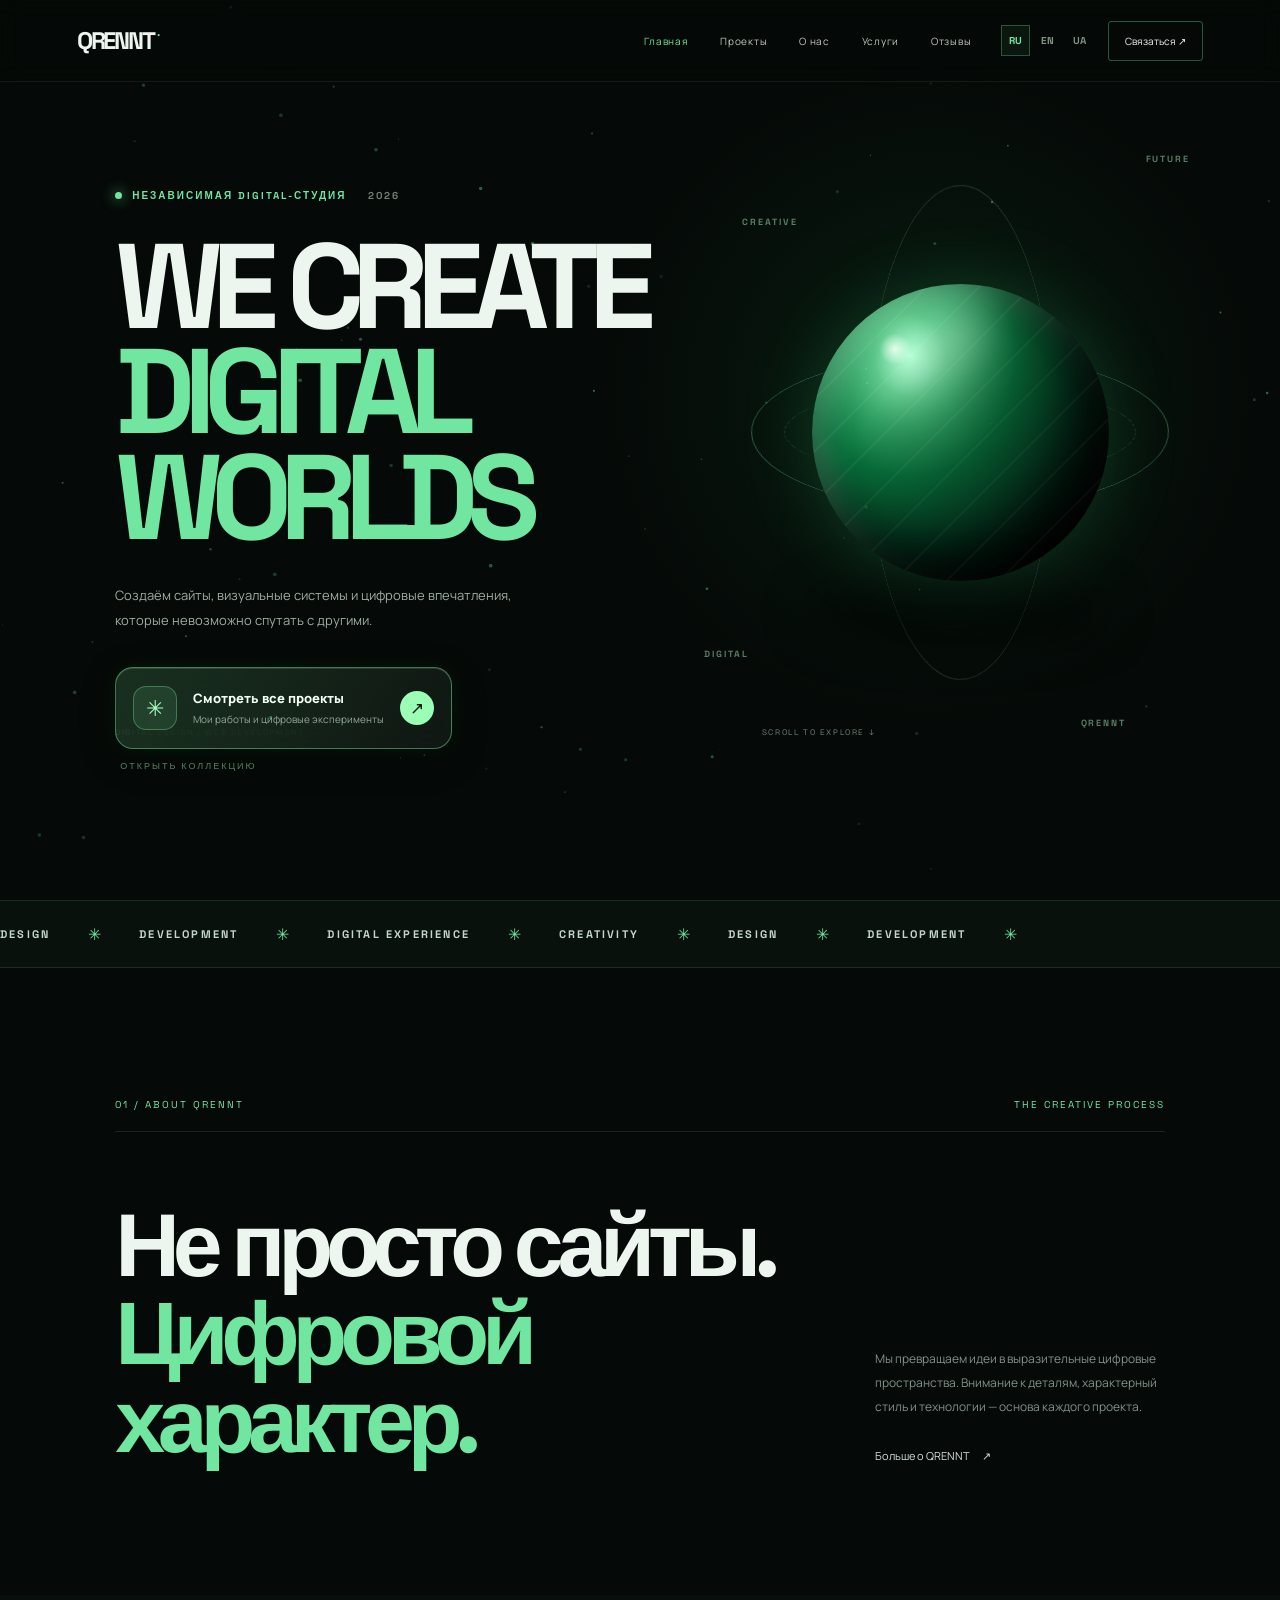
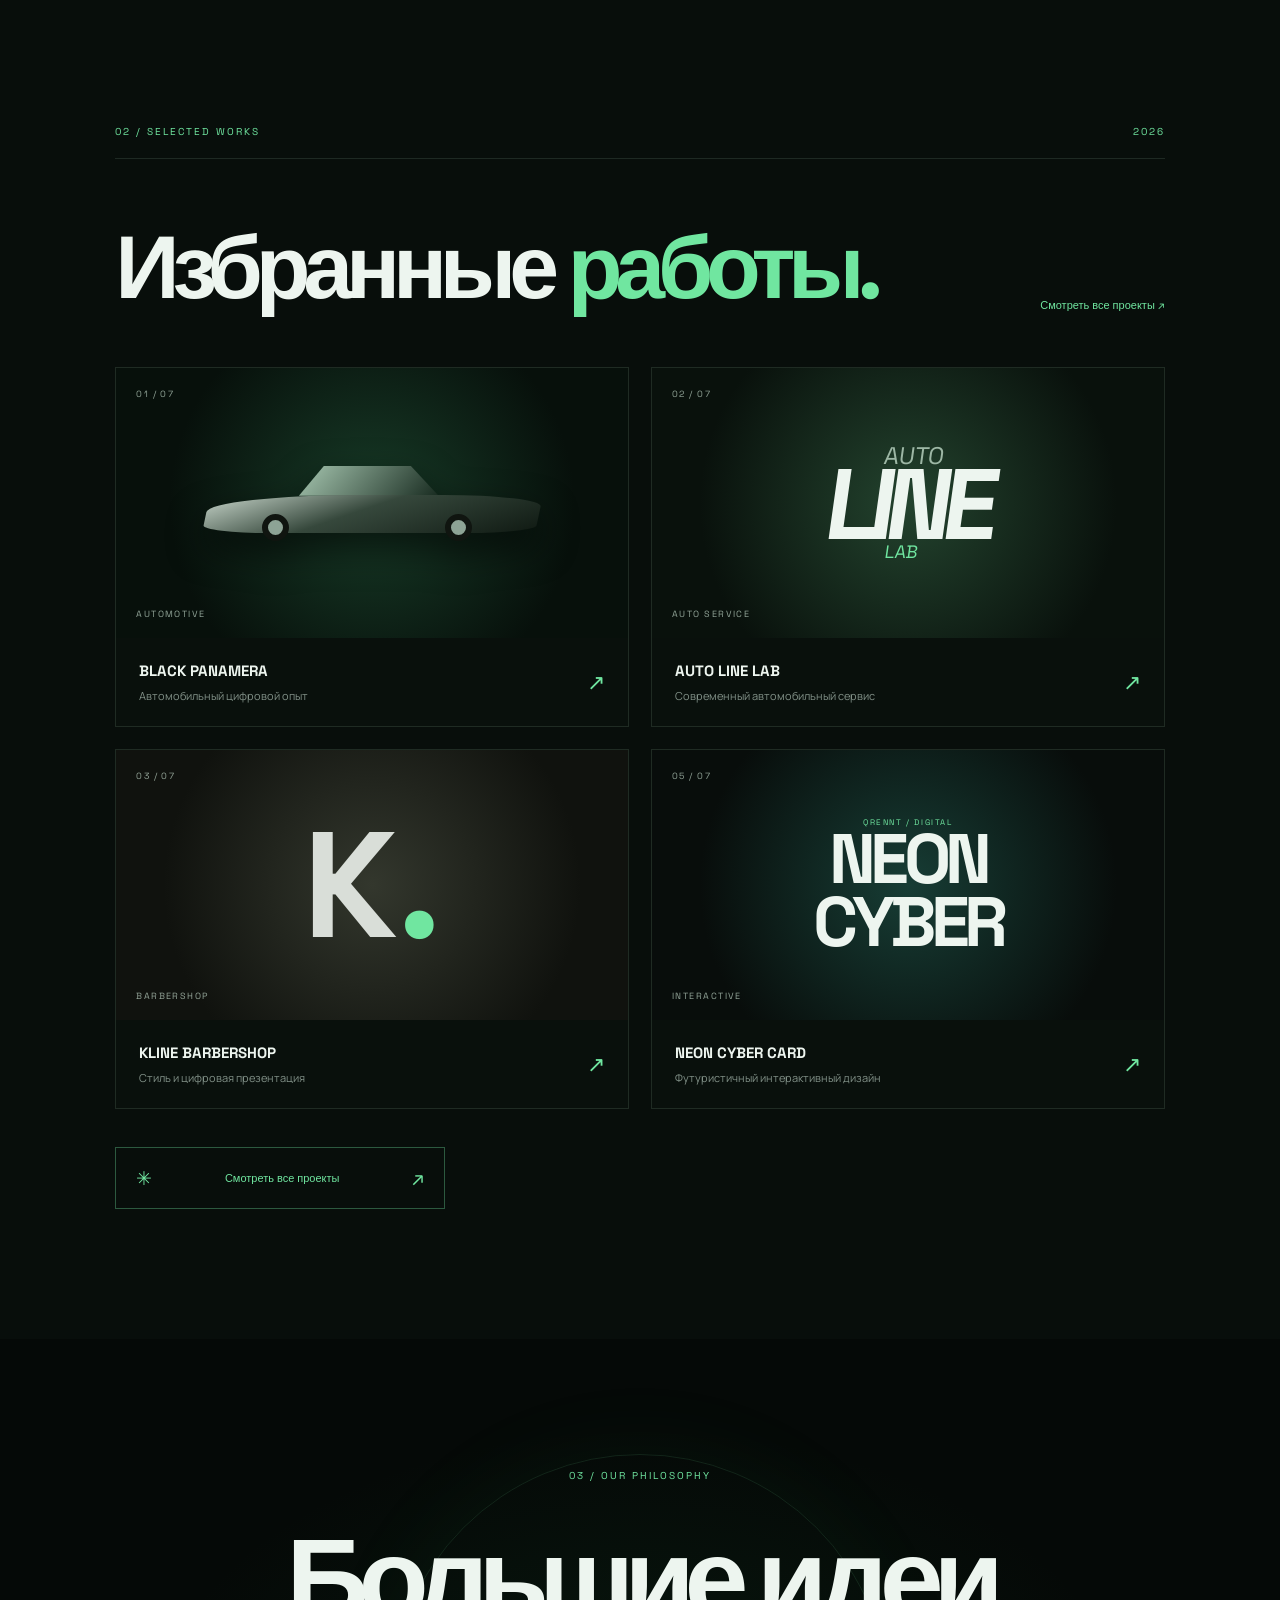
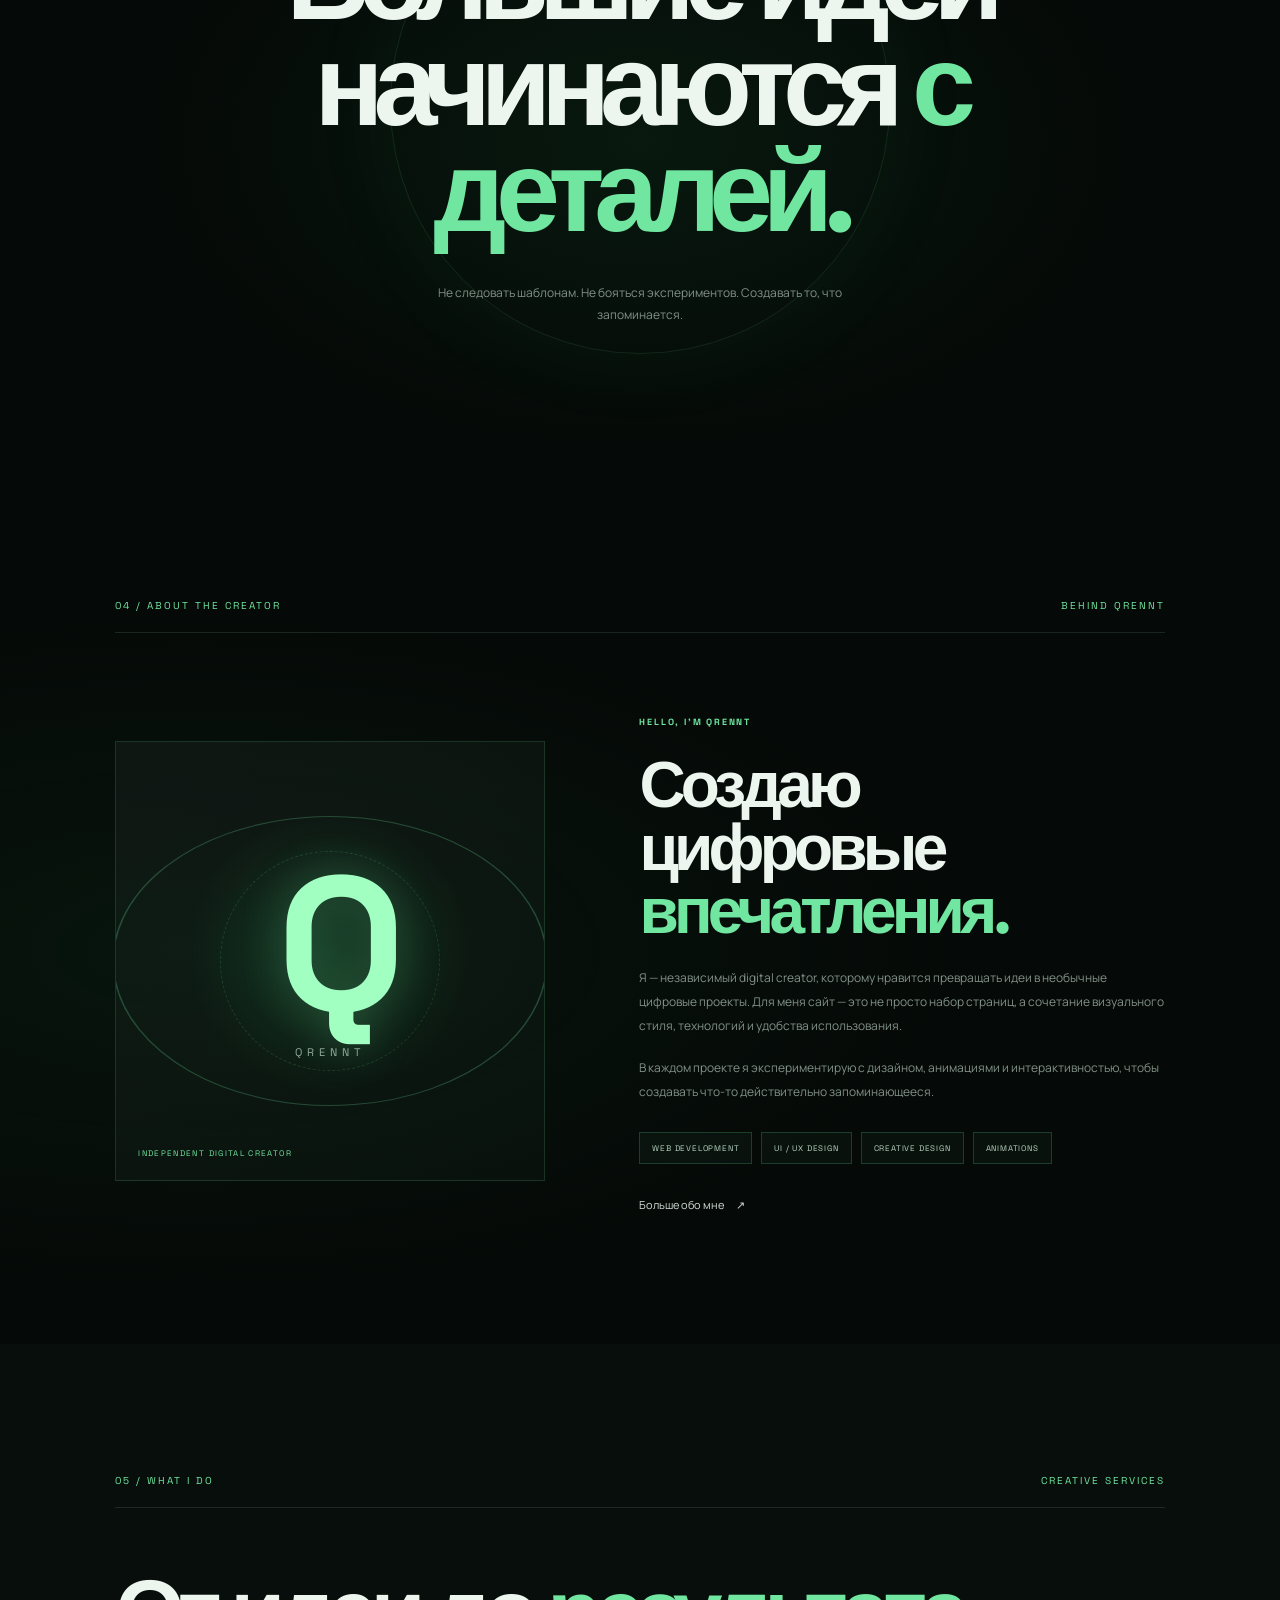
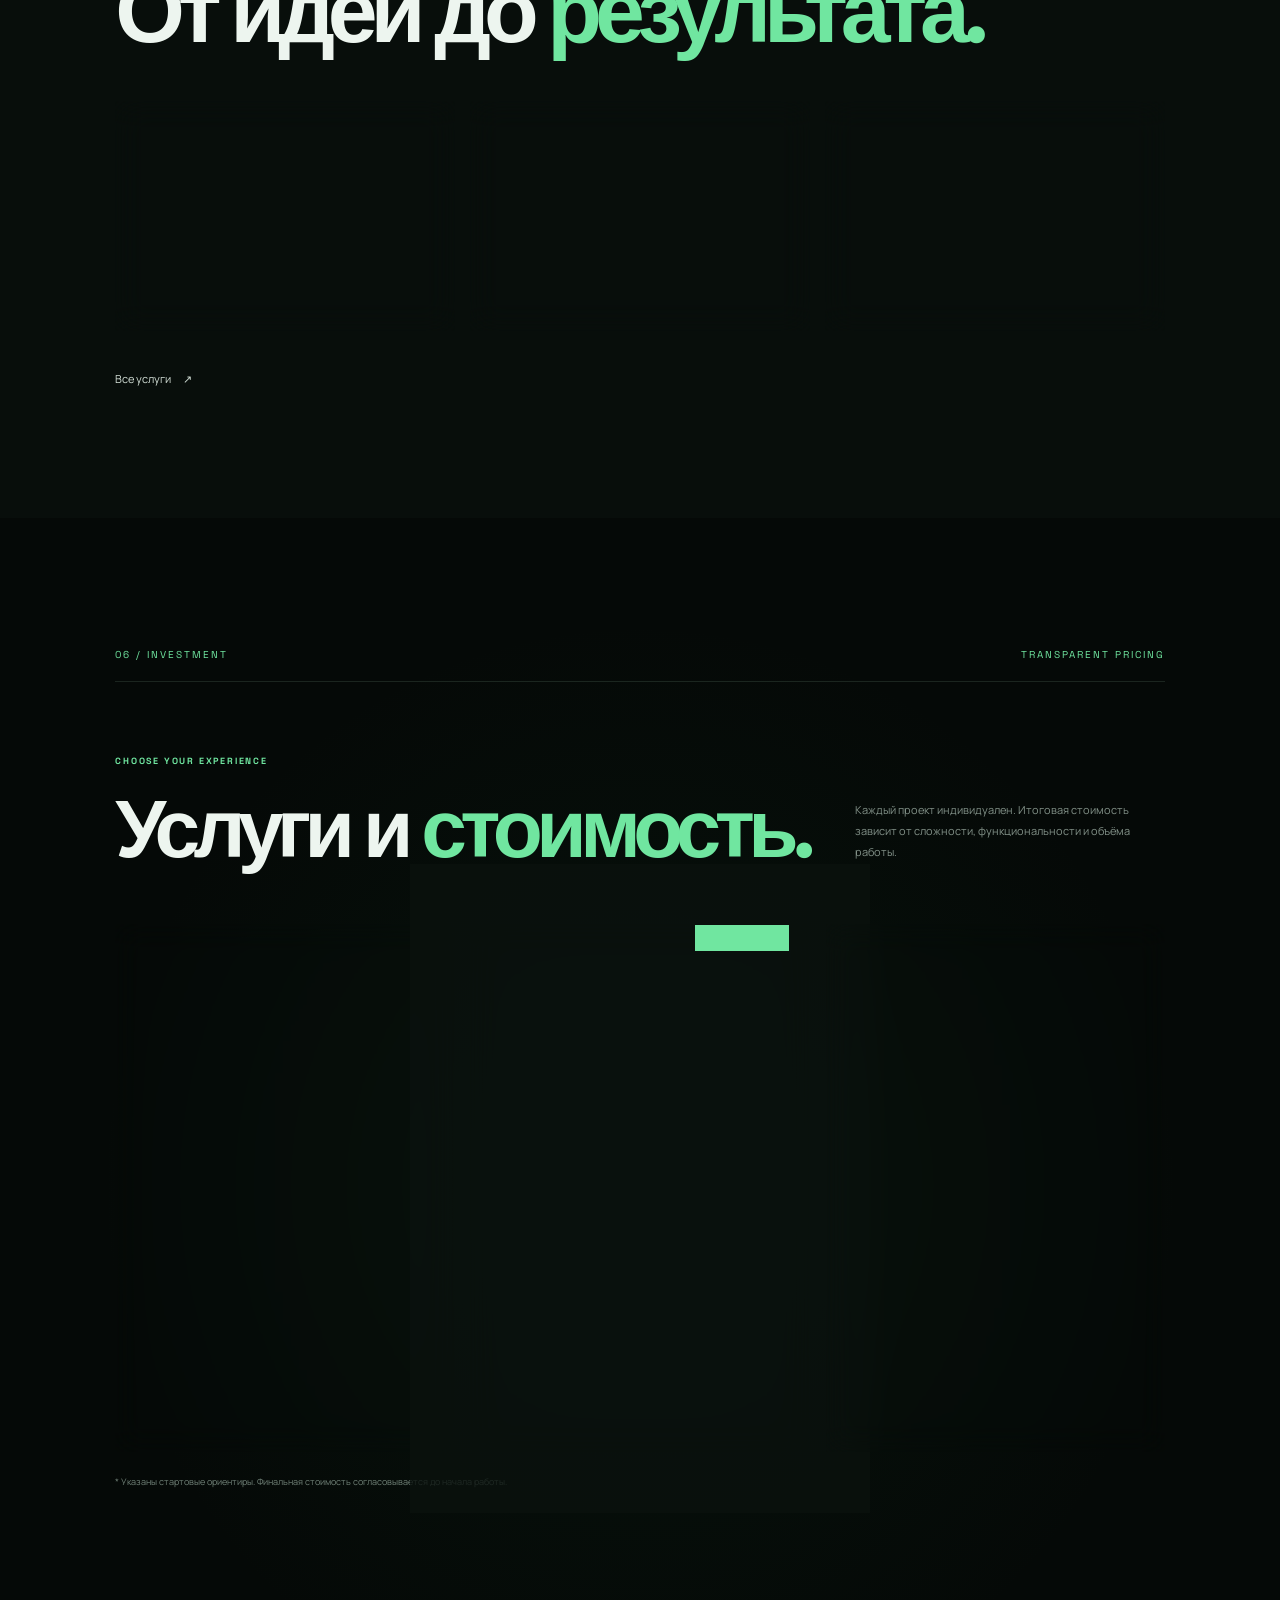
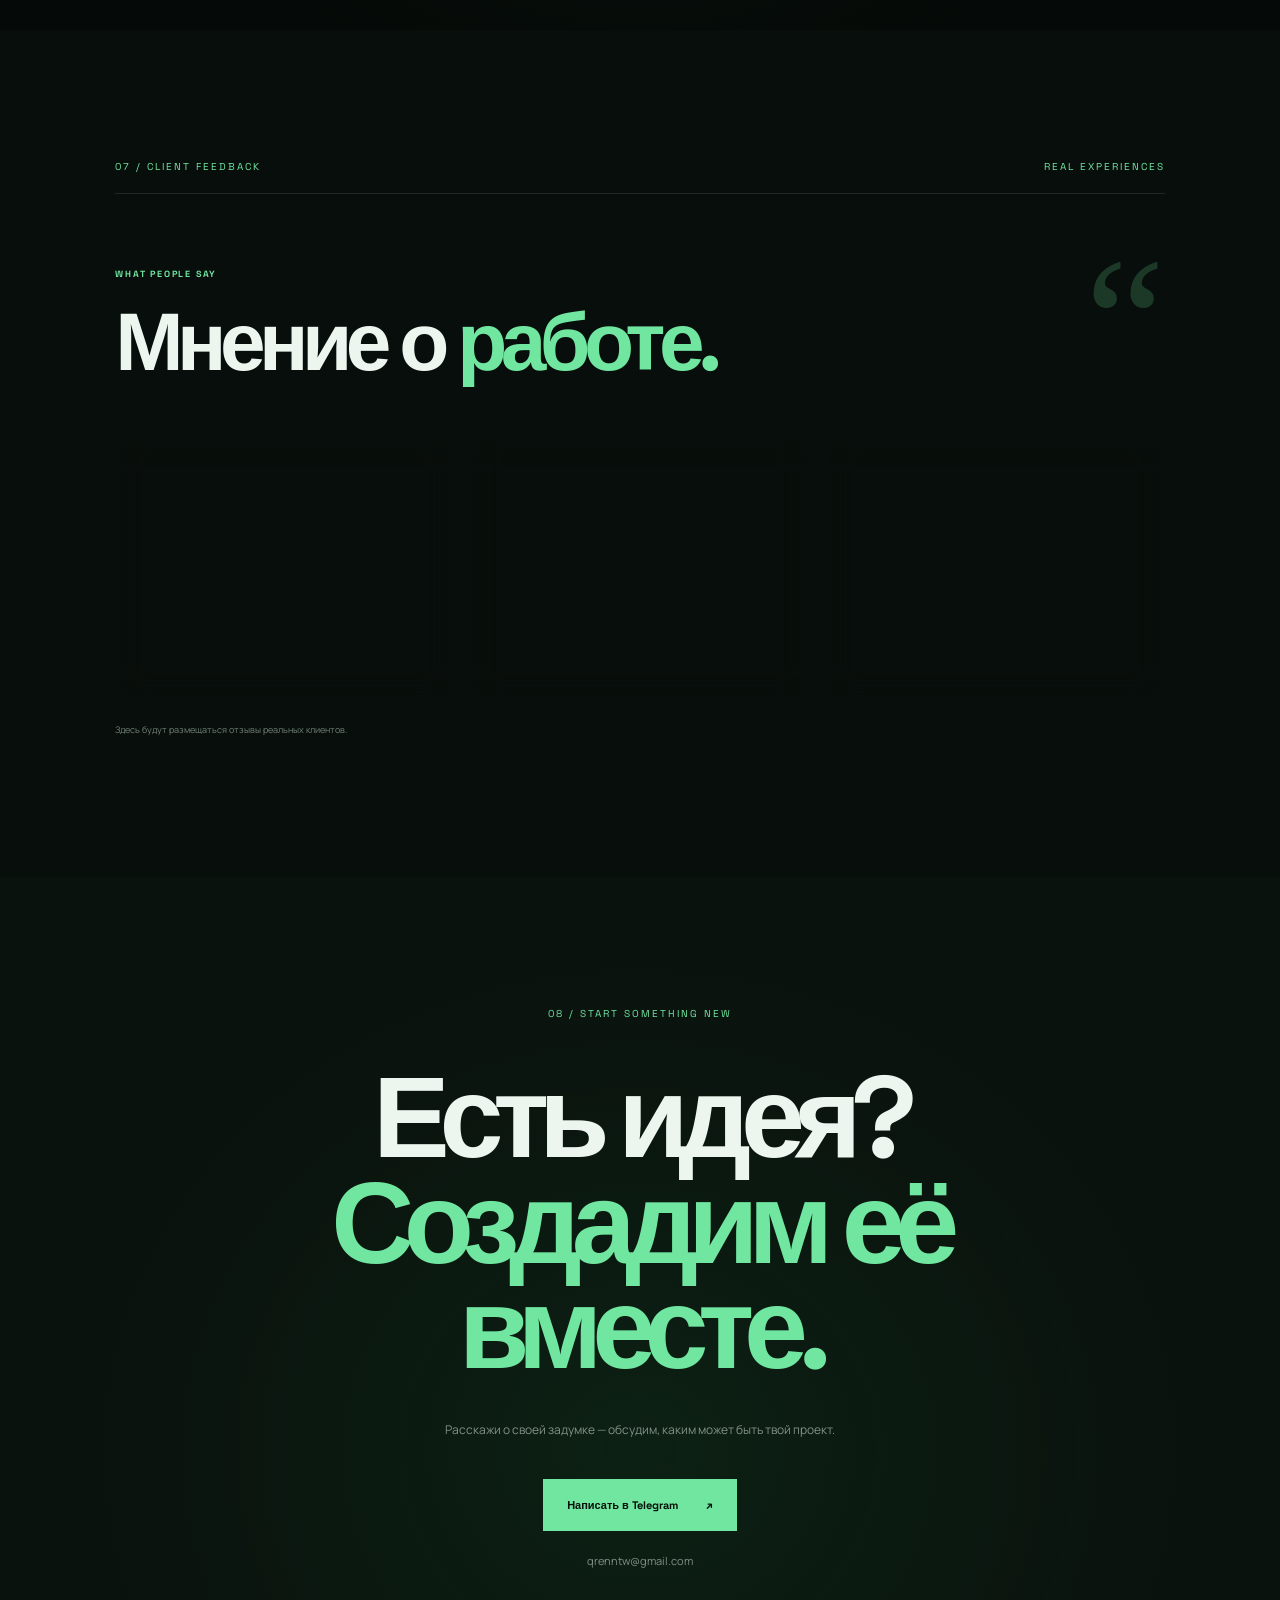
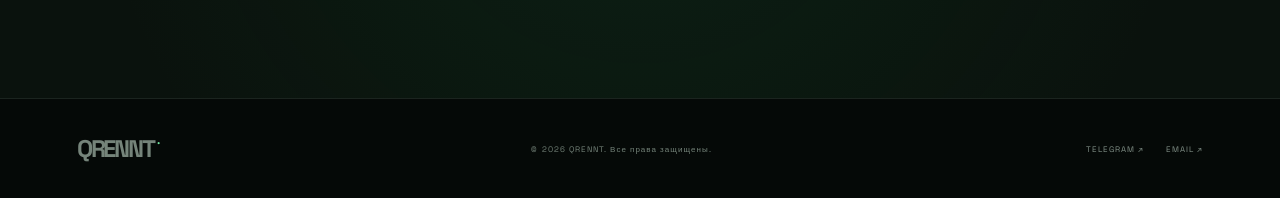
==== index.html @ 6127b249 "Add files via upload" ====
<!DOCTYPE html>
<html lang="ru">
<head>
  <meta charset="UTF-8">
  <meta name="viewport" content="width=device-width, initial-scale=1.0">
  <meta name="theme-color" content="#050806">

  <title>QRENNT — Digital Experiences</title>
  <meta name="description" content="QRENNT — создание современных сайтов, цифрового дизайна и интерактивных проектов.">

  <link rel="preconnect" href="https://fonts.googleapis.com">
  <link rel="preconnect" href="https://fonts.gstatic.com" crossorigin>
  <link href="https://fonts.googleapis.com/css2?family=Manrope:wght@400;500;600;700;800&family=Space+Grotesk:wght@400;500;600;700&display=swap" rel="stylesheet">

  <link rel="stylesheet" href="style.css">
  <script src="script.js" defer></script>
</head>

<body>

  <canvas id="particles"></canvas>

  <div class="ambient ambient-one"></div>
  <div class="ambient ambient-two"></div>

  <!-- HEADER -->

  <header class="site-header">

    <a href="index.html" class="logo">
      QRENNT<span>.</span>
    </a>

    <button class="menu-toggle" id="menuToggle" aria-label="Открыть меню">
      <span></span>
      <span></span>
    </button>

    <nav class="nav" id="mainNav">
      <a href="index.html" class="active" data-i18n="navHome">Главная</a>
      <a href="projects.html" data-i18n="navProjects">Проекты</a>
      <a href="about.html" data-i18n="navAbout">Обо мне</a>
      <a href="services.html" data-i18n="navServices">Услуги</a>
      <a href="reviews.html" data-i18n="navReviews">Отзывы</a>
    </nav>

    <div class="header-right">

      <div class="language-switch">
        <button class="lang active" data-lang="ru">RU</button>
        <button class="lang" data-lang="en">EN</button>
        <button class="lang" data-lang="ua">UA</button>
      </div>

      <a
        href="https://t.me/qrennt_workich"
        target="_blank"
        rel="noopener"
        class="header-contact"
        data-i18n="contact"
      >
        Связаться ↗
      </a>

    </div>

  </header>


  <main>

    <!-- HERO -->

    <section class="hero">

      <div class="hero-content">

        <div class="hero-topline">
          <span class="status-dot"></span>
          <span data-i18n="eyebrow">INDEPENDENT DIGITAL CREATOR</span>
          <span class="hero-year">2026</span>
        </div>

        <h1>
          <span data-i18n="heroLine1">Создаю сайты,</span>
          <br>
          <span class="gradient-text" data-i18n="heroLine2">
            которые запоминаются.
          </span>
        </h1>

        <p class="hero-description" data-i18n="heroDescription">
          Разрабатываю современные цифровые пространства,
          соединяя дизайн, технологии и визуальную эстетику.
        </p>

        <div class="hero-project-action">

          <a href="projects.html" class="all-projects-button">

            <span class="button-icon">✳</span>

            <span class="button-text">
              <strong data-i18n="allProjects">
                Смотреть все проекты
              </strong>

              <small data-i18n="projectsSubtitle">
                Мои работы и цифровые эксперименты
              </small>
            </span>

            <span class="button-arrow">↗</span>

          </a>

          <span class="button-hint" data-i18n="clickToExplore">
            ОТКРЫТЬ КОЛЛЕКЦИЮ
          </span>

        </div>

        <div class="hero-bottom-info">
          <span data-i18n="location">DIGITAL DESIGN / WEB DEVELOPMENT</span>
          <span>SCROLL TO EXPLORE ↓</span>
        </div>

      </div>


      <!-- EMERALD OBJECT -->

      <div class="hero-visual">

        <div class="orb-scene">

          <div class="orb-ring ring-one"></div>
          <div class="orb-ring ring-two"></div>
          <div class="orb-ring ring-three"></div>

          <div class="orb-core">
            <div class="orb-highlight"></div>
            <div class="orb-inner"></div>
          </div>

          <div class="orb-shadow"></div>

        </div>

        <span class="floating-word floating-one">CREATIVE</span>
        <span class="floating-word floating-two">DIGITAL</span>
        <span class="floating-word floating-three">FUTURE</span>
        <span class="floating-word floating-four">QRENNT</span>

      </div>

    </section>


    <!-- MARQUEE -->

    <section class="marquee-section">

      <div class="marquee-track">
        <span>DESIGN</span>
        <i>✳</i>
        <span>DEVELOPMENT</span>
        <i>✳</i>
        <span>DIGITAL EXPERIENCE</span>
        <i>✳</i>
        <span>CREATIVITY</span>
        <i>✳</i>
        <span>DESIGN</span>
        <i>✳</i>
        <span>DEVELOPMENT</span>
        <i>✳</i>
      </div>

    </section>


    <!-- INTRO -->

    <section class="intro-section reveal">

      <div class="section-label">
        <span>01 / ABOUT QRENNT</span>
        <span>THE CREATIVE PROCESS</span>
      </div>

      <div class="intro-grid">

        <h2 data-i18n="introTitle">
          Не просто сайты.
          <span class="gradient-text">Цифровой характер.</span>
        </h2>

        <div class="intro-text">
          <p data-i18n="introText">
            QRENNT — пространство, где идеи превращаются
            в современные цифровые проекты. Я уделяю внимание
            деталям, атмосфере, удобству и визуальной подаче.
          </p>

          <a href="about.html" class="text-link">
            <span data-i18n="aboutMore">Подробнее обо мне</span>
            <span>↗</span>
          </a>
        </div>

      </div>

    </section>


    <!-- SELECTED PROJECTS -->

    <section class="featured-section" id="featured">

      <div class="section-label">
        <span>02 / SELECTED WORKS</span>
        <span>2026</span>
      </div>

      <div class="featured-heading">
        <h2 data-i18n="featuredTitle">
          Избранные <span class="gradient-text">работы.</span>
        </h2>

        <a href="projects.html" class="view-all-link">
          <span data-i18n="allProjects">Смотреть все проекты</span>
          <span>↗</span>
        </a>
      </div>


      <div class="featured-grid">

        <a href="projects/3d-car-site/index.html" class="featured-card reveal">
          <div class="featured-image featured-car">
            <span class="featured-number">01 / 07</span>
            <div class="mini-car">
              <div class="mini-car-window"></div>
              <div class="mini-car-body"></div>
              <div class="mini-wheel"></div>
              <div class="mini-wheel second-wheel"></div>
            </div>
            <span class="featured-category">AUTOMOTIVE</span>
          </div>

          <div class="featured-info">
            <div>
              <h3>BLACK PANAMERA</h3>
              <p data-i18n="featuredCar">Автомобильный цифровой опыт</p>
            </div>
            <span class="featured-arrow">↗</span>
          </div>
        </a>


        <a href="projects/AUTO-LINE-LAB/index.html" class="featured-card reveal">
          <div class="featured-image featured-auto">
            <span class="featured-number">02 / 07</span>
            <div class="auto-art">
              <span>AUTO</span>
              <strong>LINE</strong>
              <i>LAB</i>
            </div>
            <span class="featured-category">AUTO SERVICE</span>
          </div>

          <div class="featured-info">
            <div>
              <h3>AUTO LINE LAB</h3>
              <p data-i18n="featuredAuto">Современный автомобильный сервис</p>
            </div>
            <span class="featured-arrow">↗</span>
          </div>
        </a>


        <a href="projects/БАРБЕРШОП/index.html" class="featured-card reveal">
          <div class="featured-image featured-barber">
            <span class="featured-number">03 / 07</span>
            <div class="barber-art">K<span>.</span></div>
            <span class="featured-category">BARBERSHOP</span>
          </div>

          <div class="featured-info">
            <div>
              <h3>KLINE BARBERSHOP</h3>
              <p data-i18n="featuredBarber">Стиль и цифровая презентация</p>
            </div>
            <span class="featured-arrow">↗</span>
          </div>
        </a>


        <a href="projects/neon-cyber-card/index.html" class="featured-card reveal">
          <div class="featured-image featured-cyber">
            <span class="featured-number">05 / 07</span>
            <div class="cyber-art">
              <small>QRENNT / DIGITAL</small>
              <strong>NEON<br>CYBER</strong>
            </div>
            <span class="featured-category">INTERACTIVE</span>
          </div>

          <div class="featured-info">
            <div>
              <h3>NEON CYBER CARD</h3>
              <p data-i18n="featuredCyber">Футуристичный интерактивный дизайн</p>
            </div>
            <span class="featured-arrow">↗</span>
          </div>
        </a>

      </div>


      <a href="projects.html" class="all-projects-bottom">
        <span class="bottom-button-icon">✳</span>
        <span data-i18n="allProjects">Смотреть все проекты</span>
        <span class="bottom-button-arrow">↗</span>
      </a>

    </section>


    <!-- MANIFESTO -->

    <section class="manifesto-section reveal">

      <div class="manifesto-orb"></div>

      <span class="section-label">03 / OUR PHILOSOPHY</span>

      <h2 data-i18n="manifestoTitle">
        Большие идеи начинаются
        <span class="gradient-text">с деталей.</span>
      </h2>

      <p data-i18n="manifestoText">
        Каждый элемент должен иметь смысл.
        Каждый экран должен создавать впечатление.
        Каждый проект должен отличаться.
      </p>

    </section>


    <!-- ABOUT ME -->

    <section class="about-me-section reveal" id="about">

      <div class="section-label">
        <span>04 / ABOUT THE CREATOR</span>
        <span>BEHIND QRENNT</span>
      </div>

      <div class="about-me-grid">

        <div class="about-me-visual">
          <div class="about-orbit orbit-one"></div>
          <div class="about-orbit orbit-two"></div>

          <div class="about-monogram">
            <span>Q</span>
            <i>QRENNT</i>
          </div>

          <span class="about-visual-caption">INDEPENDENT DIGITAL CREATOR</span>
        </div>

        <div class="about-me-content">

          <span class="about-kicker">HELLO, I'M QRENNT</span>

          <h2>
            Создаю цифровые
            <span class="gradient-text">впечатления.</span>
          </h2>

          <p>
            Я — независимый digital creator, которому нравится
            превращать идеи в необычные цифровые проекты.
            Для меня сайт — это не просто набор страниц,
            а сочетание визуального стиля, технологий
            и удобства использования.
          </p>

          <p>
            В каждом проекте я экспериментирую с дизайном,
            анимациями и интерактивностью, чтобы создавать
            что-то действительно запоминающееся.
          </p>

          <div class="about-skills">
            <span>WEB DEVELOPMENT</span>
            <span>UI / UX DESIGN</span>
            <span>CREATIVE DESIGN</span>
            <span>ANIMATIONS</span>
          </div>

          <a href="about.html" class="text-link">
            <span>Больше обо мне</span>
            <span>↗</span>
          </a>

        </div>

      </div>

    </section>


    <!-- SERVICES PREVIEW -->

    <section class="services-preview reveal">

      <div class="section-label">
        <span>05 / WHAT I DO</span>
        <span>CREATIVE SERVICES</span>
      </div>

      <h2 data-i18n="servicesTitle">
        От идеи до <span class="gradient-text">результата.</span>
      </h2>

      <div class="service-mini-grid">

        <div class="service-mini glass-panel">
          <span class="service-icon">◈</span>
          <h3 data-i18n="serviceOne">Разработка сайтов</h3>
          <p data-i18n="serviceOneText">Современные сайты с индивидуальным дизайном.</p>
          <span class="service-index">01</span>
        </div>

        <div class="service-mini glass-panel">
          <span class="service-icon">✳</span>
          <h3 data-i18n="serviceTwo">Веб-дизайн</h3>
          <p data-i18n="serviceTwoText">Продуманная визуальная система и интерфейсы.</p>
          <span class="service-index">02</span>
        </div>

        <div class="service-mini glass-panel">
          <span class="service-icon">⌘</span>
          <h3 data-i18n="serviceThree">Анимации</h3>
          <p data-i18n="serviceThreeText">Интерактивность и движение в деталях.</p>
          <span class="service-index">03</span>
        </div>

      </div>

      <a href="services.html" class="text-link">
        <span data-i18n="allServices">Все услуги</span>
        <span>↗</span>
      </a>

    </section>


    <!-- PRICING -->

    <section class="pricing-section reveal" id="pricing">

      <div class="section-label">
        <span>06 / INVESTMENT</span>
        <span>TRANSPARENT PRICING</span>
      </div>

      <div class="pricing-heading">
        <div>
          <span class="pricing-kicker">CHOOSE YOUR EXPERIENCE</span>
          <h2>
            Услуги и
            <span class="gradient-text">стоимость.</span>
          </h2>
        </div>

        <p>
          Каждый проект индивидуален.
          Итоговая стоимость зависит от сложности,
          функциональности и объёма работы.
        </p>
      </div>

      <div class="pricing-grid">

        <article class="pricing-card glass-panel">

          <span class="pricing-number">01 / START</span>
          <h3>Landing Page</h3>

          <p class="pricing-description">
            Стильная одностраничная презентация
            для бренда, услуги или проекта.
          </p>

          <div class="pricing-price">
            <span>от</span>
            <strong>4 000 ₽</strong>
          </div>

          <ul>
            <li>Индивидуальный дизайн</li>
            <li>Адаптация под телефон</li>
            <li>Основные анимации</li>
            <li>Форма или контакты</li>
          </ul>

          <a href="https://t.me/qrennt_workich"
             target="_blank"
             rel="noopener"
             class="pricing-button">
            Обсудить проект <span>↗</span>
          </a>

        </article>


        <article class="pricing-card pricing-featured glass-panel">

          <span class="pricing-popular">POPULAR CHOICE</span>
          <span class="pricing-number">02 / BUSINESS</span>

          <h3>Multi-page</h3>

          <p class="pricing-description">
            Многостраничный сайт с полноценной
            структурой и несколькими разделами.
          </p>

          <div class="pricing-price">
            <span>от</span>
            <strong>8 000 ₽</strong>
          </div>

          <ul>
            <li>Уникальный дизайн страниц</li>
            <li>Адаптивная вёрстка</li>
            <li>Анимации и эффекты</li>
            <li>Навигация между разделами</li>
          </ul>

          <a href="https://t.me/qrennt_workich"
             target="_blank"
             rel="noopener"
             class="pricing-button">
            Обсудить проект <span>↗</span>
          </a>

        </article>


        <article class="pricing-card glass-panel">

          <span class="pricing-number">03 / CUSTOM</span>
          <h3>Custom Project</h3>

          <p class="pricing-description">
            Нестандартные цифровые решения
            с особым дизайном и функциональностью.
          </p>

          <div class="pricing-price">
            <span>от</span>
            <strong>12 000 ₽</strong>
          </div>

          <ul>
            <li>Индивидуальная концепция</li>
            <li>Сложные визуальные эффекты</li>
            <li>Интерактивные элементы</li>
            <li>Особая структура проекта</li>
          </ul>

          <a href="https://t.me/qrennt_workich"
             target="_blank"
             rel="noopener"
             class="pricing-button">
            Обсудить проект <span>↗</span>
          </a>

        </article>

      </div>

      <p class="pricing-note">
        * Указаны стартовые ориентиры. Финальная стоимость
        согласовывается до начала работы.
      </p>

    </section>


    <!-- REVIEWS -->

    <section class="reviews-section reveal" id="reviews">

      <div class="section-label">
        <span>07 / CLIENT FEEDBACK</span>
        <span>REAL EXPERIENCES</span>
      </div>

      <div class="reviews-heading">
        <div>
          <span class="pricing-kicker">WHAT PEOPLE SAY</span>
          <h2>
            Мнение о
            <span class="gradient-text">работе.</span>
          </h2>
        </div>

        <span class="reviews-symbol">“</span>
      </div>

      <div class="reviews-grid">

        <article class="review-card glass-panel">
          <span class="review-status">REVIEW SLOT 01</span>
          <div class="review-stars">★★★★★</div>

          <p>
            Здесь появится настоящий отзыв клиента
            о работе над проектом.
          </p>

          <div class="review-author">
            <div class="review-avatar">01</div>
            <div>
              <strong>Имя клиента</strong>
              <span>Название проекта</span>
            </div>
          </div>
        </article>


        <article class="review-card glass-panel">
          <span class="review-status">REVIEW SLOT 02</span>
          <div class="review-stars">★★★★★</div>

          <p>
            Здесь появится настоящий отзыв клиента
            о дизайне, процессе и результате.
          </p>

          <div class="review-author">
            <div class="review-avatar">02</div>
            <div>
              <strong>Имя клиента</strong>
              <span>Название проекта</span>
            </div>
          </div>
        </article>


        <article class="review-card glass-panel">
          <span class="review-status">REVIEW SLOT 03</span>
          <div class="review-stars">★★★★★</div>

          <p>
            Здесь появится ещё один отзыв
            после завершения проекта.
          </p>

          <div class="review-author">
            <div class="review-avatar">03</div>
            <div>
              <strong>Имя клиента</strong>
              <span>Название проекта</span>
            </div>
          </div>
        </article>

      </div>

      <p class="reviews-note">
        Здесь будут размещаться отзывы реальных клиентов.
      </p>

    </section>


    <!-- CONTACT CTA -->

    <section class="contact-section reveal">

      <span class="section-label">08 / START SOMETHING NEW</span>

      <h2 data-i18n="contactTitle">
        Есть идея?
        <span class="gradient-text">Создадим её вместе.</span>
      </h2>

      <p data-i18n="contactText">
        Расскажи о своей задумке — обсудим, каким может быть твой проект.
      </p>

      <a
        href="https://t.me/qrennt_workich"
        target="_blank"
        rel="noopener"
        class="contact-main-button"
      >
        <span data-i18n="contactButton">Написать в Telegram</span>
        <span>↗</span>
      </a>

      <a href="mailto:qrenntw@gmail.com" class="email-link">
        qrenntw@gmail.com
      </a>

    </section>

  </main>


  <!-- FOOTER -->

  <footer class="footer">

    <a href="index.html" class="logo">
      QRENNT<span>.</span>
    </a>

    <span>© 2026 QRENNT. <span data-i18n="rights">Все права защищены.</span></span>

    <div class="footer-links">
      <a href="https://t.me/qrennt_workich" target="_blank" rel="noopener">TELEGRAM ↗</a>
      <a href="mailto:qrenntw@gmail.com">EMAIL ↗</a>
    </div>

  </footer>

</body>
</html>
---- style.css ----
:root {
  --bg: #050907;
  --panel: #0a120e;
  --green: #70e6a0;
  --green-bright: #a0ffc1;
  --text: #edf5ef;
  --muted: #829188;
  --line: rgba(180, 220, 195, .13);
  --font-main: 'Manrope', sans-serif;
  --font-display: 'Space Grotesk', sans-serif;
}

* {
  box-sizing: border-box;
}

html {
  scroll-behavior: smooth;
  scroll-padding-top: 90px;
}

body {
  margin: 0;
  background: var(--bg);
  color: var(--text);
  font-family: var(--font-main);
  overflow-x: hidden;
}

a {
  color: inherit;
  text-decoration: none;
}

button {
  font: inherit;
}

::selection {
  background: var(--green);
  color: #06100a;
}

#particles {
  position: fixed;
  inset: 0;
  z-index: 1;
  pointer-events: none;
  opacity: .65;
}

/* HEADER */

.site-header {
  height: 82px;
  padding: 0 6vw;
  display: flex;
  align-items: center;
  justify-content: space-between;
  position: absolute;
  top: 0;
  left: 0;
  width: 100%;
  z-index: 20;
  border-bottom: 1px solid rgba(255,255,255,.07);
  background: rgba(5,9,7,.25);
  backdrop-filter: blur(12px);
}

.logo {
  font-family: var(--font-display);
  font-size: 24px;
  font-weight: 700;
  letter-spacing: -.09em;
}

.logo span {
  color: var(--green);
  font-size: 11px;
  vertical-align: top;
  margin-left: 3px;
}

.site-header .nav {
  display: flex;
  align-items: center;
  gap: 32px;
  margin-left: auto;
  margin-right: 30px;
}

.site-header .nav a {
  color: #bdc9c0;
  font-size: 10px;
  letter-spacing: .07em;
  transition: color .25s ease;
}

.site-header .nav a:hover,
.site-header .nav a.active {
  color: var(--green);
}

.header-right {
  display: flex;
  align-items: center;
  gap: 14px;
}

.language-switch {
  display: flex;
  gap: 3px;
}

.language-switch button {
  border: 1px solid transparent;
  background: transparent;
  color: #829188;
  font-family: var(--font-display);
  font-size: 10px;
  font-weight: 700;
  padding: 8px 7px;
  cursor: pointer;
  transition: .25s ease;
}

.language-switch button.active,
.language-switch button:hover {
  color: var(--green);
  border-color: rgba(112,230,160,.3);
  background: rgba(112,230,160,.06);
}

.header-contact {
  border: 1px solid rgba(112,230,160,.35);
  padding: 12px 16px;
  border-radius: 3px;
  font-size: 10px;
  white-space: nowrap;
  transition: .3s ease;
}

.header-contact:hover {
  color: var(--green);
  border-color: var(--green);
}

.menu-toggle {
  display: none;
  background: none;
  border: 0;
  padding: 8px;
  cursor: pointer;
}

.menu-toggle span {
  display: block;
  width: 24px;
  height: 1px;
  background: white;
  margin: 6px;
}

/* HERO */

.hero {
  min-height: 790px;
  height: 100svh;
  max-height: 1050px;
  padding: 150px 9vw 90px;
  position: relative;
  overflow: hidden;
  display: flex;
  align-items: center;
  isolation: isolate;
}

.hero::before {
  content: "";
  position: absolute;
  width: 700px;
  height: 700px;
  right: 0;
  top: 5%;
  background: radial-gradient(circle, rgba(25,117,64,.18), transparent 68%);
  z-index: -1;
}

.hero-content {
  position: relative;
  z-index: 5;
  width: 100%;
  max-width: 760px;
}

.hero-topline {
  display: flex;
  align-items: center;
  gap: 10px;
  margin-bottom: 32px;
  color: var(--green);
  font-family: var(--font-display);
  font-size: 10px;
  font-weight: 700;
  letter-spacing: .2em;
}

.status-dot {
  width: 7px;
  height: 7px;
  background: var(--green);
  border-radius: 50%;
  box-shadow: 0 0 14px var(--green);
  animation: blink 2s infinite;
  flex: 0 0 auto;
}

.hero-year {
  margin-left: 12px;
  color: #718278;
}

.hero h1 {
  font-family: var(--font-display);
  font-size: clamp(60px, 9.4vw, 132px);
  letter-spacing: -.095em;
  line-height: .88;
  margin: 0;
  font-weight: 700;
}

.gradient-text {
  color: var(--green);
}

.hero-description {
  max-width: 430px;
  color: #9caea2;
  line-height: 1.9;
  font-size: 13px;
  margin: 32px 0 0;
}

.hero-bottom-info {
  position: absolute;
  bottom: 35px;
  left: 0;
  right: 0;
  display: flex;
  align-items: center;
  gap: 18px;
  color: #6f8175;
  font-family: var(--font-display);
  font-size: 8px;
  letter-spacing: .2em;
}

.hero-bottom-info span:last-child {
  margin-left: auto;
}

/* PROJECTS BUTTON */

.hero-project-action {
  position: relative;
  z-index: 10;
  width: fit-content;
  margin-top: 34px;
  display: flex;
  flex-direction: column;
  align-items: flex-start;
  gap: 11px;
}

.all-projects-button {
  min-width: 310px;
  min-height: 82px;
  padding: 13px 17px;
  display: flex;
  align-items: center;
  gap: 16px;
  border: 1px solid rgba(140,255,176,.4);
  border-radius: 18px;
  background:
    linear-gradient(120deg, rgba(140,255,176,.14), rgba(255,255,255,.035)),
    rgba(8,19,12,.65);
  backdrop-filter: blur(22px);
  -webkit-backdrop-filter: blur(22px);
  box-shadow:
    0 10px 35px rgba(0,0,0,.25),
    inset 0 1px 0 rgba(255,255,255,.12),
    0 0 25px rgba(50,255,120,.07);
  color: #f3fff5;
  transition: transform .35s ease, border-color .35s ease, box-shadow .35s ease;
  animation: projectsButtonGlow 3.5s ease-in-out infinite;
}

.all-projects-button:hover {
  transform: translateY(-5px);
  border-color: rgba(140,255,176,.85);
  box-shadow:
    0 16px 45px rgba(0,0,0,.35),
    0 0 38px rgba(50,255,120,.19),
    inset 0 1px 0 rgba(255,255,255,.2);
}

.button-icon {
  width: 44px;
  height: 44px;
  display: grid;
  place-items: center;
  flex-shrink: 0;
  border: 1px solid rgba(140,255,176,.3);
  border-radius: 13px;
  background: rgba(140,255,176,.1);
  color: #a5ffbd;
  font-size: 22px;
  transition: transform .4s ease;
}

.all-projects-button:hover .button-icon {
  transform: rotate(45deg);
}

.button-text {
  display: flex;
  flex-direction: column;
  gap: 5px;
  flex: 1;
}

.button-text strong {
  font-size: 13px;
  font-weight: 800;
}

.button-text small {
  color: #94a99a;
  font-size: 10px;
}

.button-arrow {
  width: 34px;
  height: 34px;
  display: grid;
  place-items: center;
  border-radius: 50%;
  background: #9affb4;
  color: #07120a;
  font-size: 17px;
  transition: transform .3s ease;
}

.all-projects-button:hover .button-arrow {
  transform: translate(3px,-3px);
}

.button-hint {
  padding-left: 5px;
  color: rgba(158,255,181,.55);
  font: 9px var(--font-display);
  letter-spacing: 2px;
}

@keyframes projectsButtonGlow {
  0%, 100% {
    box-shadow: 0 10px 35px rgba(0,0,0,.25), 0 0 15px rgba(50,255,120,.05);
  }
  50% {
    box-shadow: 0 10px 35px rgba(0,0,0,.25), 0 0 28px rgba(50,255,120,.15);
  }
}

/* EMERALD ORB */

.hero-visual {
  position: absolute;
  inset: 0;
  pointer-events: none;
}

.orb-scene {
  width: min(44vw, 550px);
  aspect-ratio: 1;
  position: absolute;
  right: 3.5%;
  top: 48%;
  transform: translateY(-50%);
  z-index: 2;
  animation: orbFloat 8s ease-in-out infinite;
}

.orb-core {
  position: absolute;
  inset: 23%;
  border-radius: 50%;
  overflow: hidden;
  background:
    radial-gradient(circle at 28% 22%, rgba(230,255,238,.95), transparent 5%),
    radial-gradient(ellipse at 33% 24%, #a8ffd0 0%, #4abf7c 13%, #08723c 38%, #04341f 66%, #020d08 82%);
  box-shadow:
    inset -25px -25px 55px rgba(0,0,0,.85),
    inset 12px 12px 30px rgba(220,255,230,.25),
    0 0 70px rgba(39,200,105,.22);
}

.orb-core::before {
  content: "";
  position: absolute;
  inset: -15%;
  border-radius: 50%;
  background: repeating-linear-gradient(
    115deg,
    transparent 0 18px,
    rgba(200,255,220,.08) 19px,
    transparent 21px 37px
  );
  transform: rotate(20deg);
}

.orb-highlight {
  position: absolute;
  width: 45%;
  height: 20%;
  top: 14%;
  left: 18%;
  border-radius: 50%;
  background: rgba(226,255,236,.32);
  filter: blur(19px);
  transform: rotate(-35deg);
}

.orb-inner {
  position: absolute;
  inset: 0;
  border-radius: 50%;
  background: linear-gradient(125deg, transparent 30%, rgba(0,0,0,.6));
}

.orb-shadow {
  position: absolute;
  width: 55%;
  height: 10%;
  left: 22%;
  bottom: 12%;
  border-radius: 50%;
  background: #000;
  filter: blur(25px);
  opacity: .5;
}

.orb-ring {
  position: absolute;
  inset: 12%;
  border: 1px solid rgba(126,244,168,.35);
  border-radius: 50%;
  pointer-events: none;
}

.ring-one {
  transform: rotateX(68deg) rotateZ(-25deg);
  animation: ringSpin 15s linear infinite;
}

.ring-two {
  inset: 5%;
  transform: rotateY(68deg) rotateZ(35deg);
  border-color: rgba(180,230,195,.2);
  animation: ringSpin 21s linear infinite reverse;
}

.ring-three {
  inset: 18%;
  transform: rotateX(75deg) rotateZ(70deg);
  border-style: dashed;
  opacity: .55;
  animation: ringSpin 28s linear infinite;
}

.floating-word {
  position: absolute;
  color: rgba(154,220,175,.55);
  font-family: var(--font-display);
  font-size: 9px;
  font-weight: 700;
  letter-spacing: .22em;
  animation: floatWord 7s ease-in-out infinite;
}

.floating-one { top: 24%; left: 58%; }
.floating-two { top: 72%; left: 55%; animation-delay: -2s; }
.floating-three { top: 17%; right: 7%; animation-delay: -4s; }
.floating-four { bottom: 19%; right: 12%; animation-delay: -1s; }

/* MARQUEE */

.marquee-section {
  overflow: hidden;
  border-top: 1px solid var(--line);
  border-bottom: 1px solid var(--line);
  padding: 22px 0;
  background: #08110c;
  position: relative;
  z-index: 2;
}

.marquee-track {
  display: flex;
  align-items: center;
  gap: 38px;
  width: max-content;
  animation: marquee 28s linear infinite;
}

.marquee-track span {
  font-family: var(--font-display);
  font-size: 11px;
  font-weight: 700;
  letter-spacing: .2em;
  color: #c4d5ca;
}

.marquee-track i {
  color: var(--green);
  font-style: normal;
}

/* COMMON SECTIONS */

.section-label {
  display: flex;
  justify-content: space-between;
  padding-bottom: 20px;
  border-bottom: 1px solid var(--line);
  color: var(--green);
  font-family: var(--font-display);
  font-size: 10px;
  letter-spacing: .2em;
}

/* INTRO */

.intro-section,
.featured-section,
.services-preview,
.contact-section,
.about-me-section,
.pricing-section,
.reviews-section {
  padding: 130px 9vw;
  position: relative;
  overflow: hidden;
}

.intro-grid {
  display: grid;
  grid-template-columns: 1.4fr .6fr;
  align-items: end;
  gap: 8%;
  padding-top: 70px;
}

.intro-grid h2,
.featured-heading h2,
.services-preview h2 {
  font-family: var(--font-display);
  font-size: clamp(45px, 7vw, 92px);
  line-height: .98;
  letter-spacing: -.08em;
  margin: 0;
}

.intro-text {
  max-width: 340px;
}

.intro-text p {
  color: var(--muted);
  font-size: 12px;
  line-height: 2;
  margin: 24px 0;
}

.text-link {
  display: inline-flex;
  align-items: center;
  gap: 12px;
  color: #d3dfd7;
  font-size: 11px;
  transition: color .25s ease;
}

.text-link:hover {
  color: var(--green);
}

/* FEATURED PROJECTS */

.featured-section {
  background: #080e0b;
}

.featured-heading {
  display: flex;
  justify-content: space-between;
  align-items: end;
  padding: 65px 0 55px;
  gap: 25px;
}

.view-all-link {
  color: var(--green);
  font-family: var(--font-display);
  font-size: 11px;
  white-space: nowrap;
}

.featured-grid {
  display: grid;
  grid-template-columns: repeat(2, minmax(0, 1fr));
  gap: 22px;
}

.featured-card {
  display: block;
  min-width: 0;
  border: 1px solid var(--line);
  background: rgba(10,18,14,.7);
  transition: transform .35s, border-color .35s;
}

.featured-card:hover {
  transform: translateY(-7px);
  border-color: rgba(112,230,160,.45);
}

.featured-image {
  height: 270px;
  position: relative;
  overflow: hidden;
  display: flex;
  align-items: center;
  justify-content: center;
  background: radial-gradient(circle at 50% 50%, #183c28, #07100b 70%);
}

.featured-number,
.featured-category {
  position: absolute;
  z-index: 2;
  color: rgba(220,245,228,.65);
  font-family: var(--font-display);
  font-size: 9px;
  letter-spacing: .16em;
}

.featured-number { top: 20px; left: 20px; }
.featured-category { bottom: 18px; left: 20px; }

.featured-auto {
  background: radial-gradient(circle, #23432e, #09110c 72%);
}

.featured-barber {
  background: radial-gradient(circle, #33372d, #10120e 72%);
}

.featured-cyber {
  background: radial-gradient(circle, #173d35, #080d0b 72%);
}

.mini-car {
  width: 65%;
  height: 75px;
  position: relative;
  filter: drop-shadow(0 15px 18px rgba(0,0,0,.6));
}

.mini-car-body {
  position: absolute;
  width: 100%;
  height: 38px;
  bottom: 8px;
  background: linear-gradient(160deg, #c6d4c9, #36483c 45%, #101a13);
  border-radius: 45% 30% 20% 20%;
  transform: skewX(-12deg);
}

.mini-car-window {
  position: absolute;
  width: 42%;
  height: 30px;
  left: 28%;
  top: 0;
  background: linear-gradient(130deg, #a6c6b0, #182b20);
  clip-path: polygon(18% 0, 80% 0, 100% 100%, 0 100%);
}

.mini-wheel {
  position: absolute;
  z-index: 2;
  width: 27px;
  height: 27px;
  bottom: 0;
  left: 17%;
  border: 6px solid #101510;
  border-radius: 50%;
  background: #8da395;
}

.second-wheel { left: 72%; }

.auto-art {
  font-family: var(--font-display);
  text-align: center;
  line-height: .8;
  transform: skewX(-8deg);
}

.auto-art span,
.auto-art strong,
.auto-art i {
  display: block;
}

.auto-art span { font-size: 24px; color: #9db7a5; }
.auto-art strong { font-size: clamp(55px, 9vw, 100px); letter-spacing: -.1em; }
.auto-art i { color: var(--green); font-size: 18px; font-style: normal; }

.barber-art {
  font-family: var(--font-display);
  font-size: 150px;
  font-weight: 700;
  color: #d9ded8;
}

.barber-art span { color: var(--green); }

.cyber-art {
  font-family: var(--font-display);
  text-align: center;
}

.cyber-art small {
  display: block;
  color: var(--green);
  letter-spacing: .2em;
  font-size: 8px;
}

.cyber-art strong {
  display: block;
  font-size: clamp(38px, 6vw, 70px);
  line-height: .9;
  letter-spacing: -.08em;
}

.featured-info {
  display: flex;
  justify-content: space-between;
  align-items: center;
  padding: 23px;
  gap: 12px;
}

.featured-info h3 {
  font-family: var(--font-display);
  font-size: 15px;
  margin: 0 0 8px;
}

.featured-info p {
  color: var(--muted);
  font-size: 11px;
  margin: 0;
}

.featured-arrow {
  color: var(--green);
  font-size: 22px;
}

.all-projects-bottom {
  display: flex;
  align-items: center;
  justify-content: space-between;
  max-width: 330px;
  margin-top: 38px;
  padding: 17px 20px;
  border: 1px solid rgba(112,230,160,.35);
  color: var(--green);
  font-family: var(--font-display);
  font-size: 11px;
  transition: .3s ease;
}

.all-projects-bottom:hover {
  background: rgba(112,230,160,.08);
  border-color: var(--green);
}

.bottom-button-icon { font-size: 19px; }
.bottom-button-arrow { font-size: 20px; }

/* MANIFESTO */

.manifesto-section {
  min-height: 690px;
  padding: 130px 9vw;
  display: flex;
  flex-direction: column;
  align-items: center;
  justify-content: center;
  position: relative;
  overflow: hidden;
  text-align: center;
  background:
    radial-gradient(ellipse at 50% 55%, rgba(25,115,60,.15), transparent 55%),
    #050907;
}

.manifesto-section .section-label {
  width: 100%;
  justify-content: center;
  border: 0;
}

.manifesto-section h2,
.contact-section h2 {
  position: relative;
  z-index: 2;
  font-family: var(--font-display);
  font-size: clamp(55px, 9vw, 115px);
  line-height: .92;
  letter-spacing: -.09em;
  margin: 25px 0;
}

.manifesto-section p,
.contact-section > p {
  color: var(--muted);
  max-width: 440px;
  font-size: 12px;
  line-height: 1.9;
  text-align: center;
}

.manifesto-orb {
  position: absolute;
  width: 500px;
  height: 500px;
  border: 1px solid rgba(110,220,150,.12);
  border-radius: 50%;
  pointer-events: none;
  box-shadow: 0 0 100px rgba(70,200,120,.05);
}

/* ABOUT ME */

.about-me-section {
  background:
    radial-gradient(ellipse at 15% 55%, rgba(22,110,60,.12), transparent 50%),
    #050907;
}

.about-me-grid {
  display: grid;
  grid-template-columns: .9fr 1.1fr;
  gap: 9%;
  align-items: center;
  padding-top: 75px;
}

.about-me-visual {
  position: relative;
  min-height: 440px;
  display: flex;
  align-items: center;
  justify-content: center;
  overflow: hidden;
  border: 1px solid rgba(112,230,160,.15);
  background:
    radial-gradient(circle at 50% 48%, rgba(58,190,110,.2), transparent 45%),
    linear-gradient(145deg, rgba(255,255,255,.035), rgba(112,230,160,.025));
}

.about-orbit {
  position: absolute;
  width: 290px;
  height: 290px;
  border: 1px solid rgba(112,230,160,.25);
  border-radius: 50%;
}

.about-orbit.orbit-one {
  transform: scaleX(1.5) rotate(-28deg);
  animation: ringSpin 22s linear infinite;
}

.about-orbit.orbit-two {
  width: 220px;
  height: 220px;
  border-style: dashed;
  opacity: .65;
  animation: ringSpin 30s linear infinite reverse;
}

.about-monogram {
  position: relative;
  z-index: 2;
  display: flex;
  flex-direction: column;
  align-items: center;
  text-shadow: 0 0 45px rgba(112,230,160,.25);
}

.about-monogram span {
  color: var(--green-bright);
  font-family: var(--font-display);
  font-size: 190px;
  line-height: .85;
  font-weight: 700;
  letter-spacing: -.12em;
}

.about-monogram i {
  margin-top: 20px;
  color: rgba(220,245,228,.65);
  font-family: var(--font-display);
  font-size: 11px;
  font-style: normal;
  letter-spacing: .45em;
}

.about-visual-caption {
  position: absolute;
  bottom: 22px;
  left: 22px;
  color: var(--green);
  font-family: var(--font-display);
  font-size: 8px;
  letter-spacing: .17em;
}

.about-me-content {
  max-width: 600px;
}

.about-kicker,
.pricing-kicker {
  color: var(--green);
  font-family: var(--font-display);
  font-size: 9px;
  font-weight: 700;
  letter-spacing: .2em;
}

.about-me-content h2 {
  font-family: var(--font-display);
  font-size: clamp(42px, 5vw, 67px);
  line-height: .98;
  letter-spacing: -.075em;
  margin: 24px 0;
}

.about-me-content p {
  color: var(--muted);
  font-size: 12px;
  line-height: 2;
  margin: 18px 0;
}

.about-skills {
  display: flex;
  flex-wrap: wrap;
  gap: 9px;
  margin: 28px 0;
}

.about-skills span {
  padding: 10px 12px;
  border: 1px solid rgba(112,230,160,.2);
  background: rgba(112,230,160,.035);
  color: #b8d5c1;
  font-family: var(--font-display);
  font-size: 8px;
  letter-spacing: .1em;
  transition: .3s ease;
}

.about-skills span:hover {
  border-color: var(--green);
  color: var(--green);
  background: rgba(112,230,160,.08);
}

/* SERVICES PREVIEW */

.services-preview {
  background: #080e0b;
}

.services-preview h2 {
  margin: 60px 0 45px;
}

.service-mini-grid {
  display: grid;
  grid-template-columns: repeat(3, minmax(0, 1fr));
  gap: 15px;
  margin-bottom: 35px;
}

.glass-panel {
  border: 1px solid var(--line);
  background: linear-gradient(145deg, rgba(255,255,255,.045), rgba(112,230,160,.025));
  backdrop-filter: blur(15px);
}

.service-mini {
  min-height: 230px;
  padding: 25px;
  position: relative;
  transition: transform .35s ease, border-color .35s ease;
}

.service-mini:hover {
  transform: translateY(-6px);
  border-color: rgba(112,230,160,.4);
}

.service-icon {
  color: var(--green);
  font-size: 24px;
}

.service-mini h3 {
  font-family: var(--font-display);
  font-size: 16px;
  margin-top: 35px;
}

.service-mini p {
  color: var(--muted);
  font-size: 11px;
  line-height: 1.8;
}

.service-index {
  position: absolute;
  right: 20px;
  top: 20px;
  color: rgba(112,230,160,.4);
  font-family: var(--font-display);
}

/* PRICING */

.pricing-section {
  background:
    radial-gradient(ellipse at 50% 60%, rgba(24,105,58,.1), transparent 60%),
    #050907;
}

.pricing-heading {
  display: flex;
  align-items: end;
  justify-content: space-between;
  gap: 35px;
  padding: 65px 0 55px;
}

.pricing-heading h2,
.reviews-heading h2 {
  font-family: var(--font-display);
  font-size: clamp(45px, 7vw, 82px);
  line-height: .98;
  letter-spacing: -.08em;
  margin: 20px 0 0;
}

.pricing-heading > p {
  max-width: 310px;
  color: var(--muted);
  font-size: 11px;
  line-height: 1.9;
  margin: 0 0 7px;
}

.pricing-grid {
  display: grid;
  grid-template-columns: repeat(3, minmax(0, 1fr));
  gap: 16px;
  align-items: stretch;
}

.pricing-card {
  position: relative;
  display: flex;
  flex-direction: column;
  min-width: 0;
  padding: 30px 25px 25px;
  transition: transform .35s ease, border-color .35s ease, box-shadow .35s ease;
}

.pricing-card:hover {
  transform: translateY(-7px);
  border-color: rgba(112,230,160,.45);
  box-shadow: 0 15px 45px rgba(0,0,0,.2);
}

.pricing-featured {
  border-color: rgba(112,230,160,.5);
  background:
    linear-gradient(155deg, rgba(112,230,160,.1), rgba(255,255,255,.025)),
    rgba(10,18,14,.8);
  box-shadow: 0 0 40px rgba(60,190,105,.06);
}

.pricing-number {
  color: var(--green);
  font-family: var(--font-display);
  font-size: 9px;
  letter-spacing: .16em;
}

.pricing-popular {
  position: absolute;
  top: 0;
  right: 20px;
  padding: 8px 10px;
  background: var(--green);
  color: #06100a;
  font-family: var(--font-display);
  font-size: 8px;
  font-weight: 700;
  letter-spacing: .1em;
}

.pricing-card h3 {
  margin: 30px 0 12px;
  font-family: var(--font-display);
  font-size: 25px;
  letter-spacing: -.05em;
}

.pricing-description {
  min-height: 66px;
  color: var(--muted);
  font-size: 11px;
  line-height: 1.8;
}

.pricing-price {
  display: flex;
  align-items: baseline;
  gap: 9px;
  margin: 22px 0;
  padding-bottom: 22px;
  border-bottom: 1px solid var(--line);
}

.pricing-price span {
  color: var(--muted);
  font-size: 11px;
}

.pricing-price strong {
  font-family: var(--font-display);
  font-size: clamp(25px, 3vw, 36px);
  letter-spacing: -.06em;
  color: var(--green-bright);
}

.pricing-card ul {
  list-style: none;
  display: flex;
  flex-direction: column;
  gap: 14px;
  padding: 0;
  margin: 0 0 30px;
}

.pricing-card li {
  position: relative;
  padding-left: 20px;
  color: #b8c8bd;
  font-size: 10px;
  line-height: 1.6;
}

.pricing-card li::before {
  content: "✳";
  position: absolute;
  left: 0;
  top: 0;
  color: var(--green);
  font-size: 10px;
}

.pricing-button {
  display: flex;
  align-items: center;
  justify-content: space-between;
  gap: 12px;
  min-height: 48px;
  padding: 0 15px;
  margin-top: auto;
  border: 1px solid rgba(112,230,160,.35);
  color: var(--green);
  font-family: var(--font-display);
  font-size: 10px;
  transition: .3s ease;
}

.pricing-button span {
  font-size: 18px;
}

.pricing-button:hover {
  background: var(--green);
  color: #06100a;
  border-color: var(--green);
}

.pricing-note,
.reviews-note {
  color: #718278;
  font-size: 9px;
  line-height: 1.8;
  margin-top: 22px;
}

/* REVIEWS */

.reviews-section {
  background: #080e0b;
}

.reviews-heading {
  display: flex;
  justify-content: space-between;
  align-items: center;
  padding: 65px 0 55px;
}

.reviews-symbol {
  color: rgba(112,230,160,.2);
  font-family: Georgia, serif;
  font-size: 180px;
  line-height: .7;
}

.reviews-grid {
  display: grid;
  grid-template-columns: repeat(3, minmax(0, 1fr));
  gap: 16px;
}

.review-card {
  min-height: 260px;
  padding: 25px;
  display: flex;
  flex-direction: column;
  transition: transform .35s ease, border-color .35s ease;
}

.review-card:hover {
  transform: translateY(-6px);
  border-color: rgba(112,230,160,.4);
}

.review-status {
  color: #829188;
  font-family: var(--font-display);
  font-size: 8px;
  letter-spacing: .16em;
}

.review-stars {
  color: var(--green);
  font-size: 13px;
  letter-spacing: 4px;
  margin-top: 25px;
}

.review-card > p {
  flex: 1;
  color: #b8c8bd;
  font-size: 11px;
  line-height: 1.9;
  margin: 20px 0 25px;
}

.review-author {
  display: flex;
  align-items: center;
  gap: 12px;
  padding-top: 17px;
  border-top: 1px solid var(--line);
}

.review-avatar {
  width: 35px;
  height: 35px;
  display: grid;
  place-items: center;
  border: 1px solid rgba(112,230,160,.3);
  border-radius: 50%;
  background: rgba(112,230,160,.07);
  color: var(--green);
  font-family: var(--font-display);
  font-size: 10px;
}

.review-author div:last-child {
  display: flex;
  flex-direction: column;
  gap: 5px;
}

.review-author strong {
  color: #e4eee7;
  font-size: 10px;
}

.review-author span {
  color: var(--muted);
  font-size: 9px;
}

/* CONTACT */

.contact-section {
  min-height: 570px;
  display: flex;
  flex-direction: column;
  align-items: center;
  justify-content: center;
  text-align: center;
  background:
    radial-gradient(ellipse at 50% 70%, rgba(25,115,60,.15), transparent 60%),
    #0a120d;
}

.contact-section .section-label {
  justify-content: center;
  border: 0;
}

.contact-section h2 {
  max-width: 950px;
}

.contact-main-button {
  display: inline-flex;
  gap: 28px;
  align-items: center;
  justify-content: center;
  min-height: 52px;
  padding: 0 24px;
  margin-top: 25px;
  background: var(--green);
  color: #06100a;
  font-family: var(--font-display);
  font-size: 11px;
  font-weight: 700;
  transition: .3s ease;
}

.contact-main-button:hover {
  transform: translateY(-4px);
  background: var(--green-bright);
  box-shadow: 0 0 35px rgba(112,230,160,.2);
}

.email-link {
  margin-top: 22px;
  color: var(--muted);
  font-size: 11px;
}

/* FOOTER */

.footer {
  min-height: 100px;
  padding: 25px 6vw;
  display: flex;
  justify-content: space-between;
  align-items: center;
  gap: 20px;
  border-top: 1px solid var(--line);
  color: #75847a;
  font-family: var(--font-display);
  font-size: 8px;
  letter-spacing: .13em;
  position: relative;
  z-index: 2;
}

.footer-links {
  display: flex;
  gap: 22px;
}

.footer-links a {
  color: #829188;
  font-size: 8px;
  transition: color .25s ease;
}

.footer-links a:hover {
  color: var(--green);
}

/* SCROLL ANIMATIONS */

.reveal {
  opacity: 0;
  transform: translateY(35px);
  transition: opacity .8s ease, transform .8s cubic-bezier(.2,.7,.2,1);
}

.reveal.visible {
  opacity: 1;
  transform: translateY(0);
}

/* ANIMATIONS */

@keyframes blink {
  0%,100% { opacity: 1; }
  50% { opacity: .35; }
}

@keyframes floatWord {
  0%,100% { transform: translate3d(0,0,0) rotate(-2deg); }
  50% { transform: translate3d(15px,-20px,0) rotate(2deg); }
}

@keyframes orbFloat {
  0%,100% { translate: 0 0; }
  50% { translate: 0 -22px; }
}

@keyframes ringSpin {
  from { rotate: 0deg; }
  to { rotate: 360deg; }
}

@keyframes marquee {
  from { transform: translateX(0); }
  to { transform: translateX(-50%); }
}

/* TABLET */

@media (max-width: 900px) {
  .site-header {
    padding: 0 5vw;
  }

  .site-header .nav {
    gap: 15px;
    margin-right: 12px;
  }

  .hero {
    padding-left: 7vw;
  }

  .orb-scene {
    right: -8%;
    opacity: .72;
    width: 52vw;
  }

  .intro-grid {
    grid-template-columns: 1fr;
    gap: 35px;
  }

  .intro-text {
    max-width: 460px;
  }

  .about-me-grid {
    grid-template-columns: 1fr;
    gap: 45px;
  }

  .about-me-visual {
    min-height: 360px;
  }

  .pricing-grid {
    grid-template-columns: 1fr 1fr;
  }

  .pricing-card:last-child {
    grid-column: 1 / -1;
  }

  .reviews-grid {
    grid-template-columns: 1fr 1fr;
  }

  .review-card:last-child {
    grid-column: 1 / -1;
  }
}

/* MOBILE */

@media (max-width: 650px) {
  .site-header {
    height: 70px;
    padding: 0 5vw;
  }

  .site-header .nav {
    display: none;
    position: absolute;
    top: 70px;
    left: 0;
    width: 100%;
    padding: 25px 7vw;
    background: rgba(5,12,8,.97);
    border-bottom: 1px solid var(--line);
    flex-direction: column;
    align-items: flex-start;
    gap: 23px;
    margin: 0;
  }

  .site-header .nav.open {
    display: flex;
  }

  .header-right {
    gap: 5px;
  }

  .header-contact {
    padding: 10px 9px;
    font-size: 9px;
  }

  .language-switch button {
    padding: 8px 5px;
    font-size: 9px;
  }

  .menu-toggle {
    display: block;
  }

  .hero {
    min-height: 760px;
    height: auto;
    padding: 145px 7vw 110px;
    align-items: flex-start;
  }

  .hero h1 {
    font-size: clamp(54px, 12vw, 82px);
  }

  .hero-description {
    max-width: 330px;
    font-size: 12px;
  }

  .hero-project-action {
    margin-top: 25px;
    width: 100%;
  }

  .all-projects-button {
    width: 100%;
    min-width: 0;
  }

  .button-hint {
    font-size: 8px;
  }

  .orb-scene {
    width: 68vw;
    right: -16%;
    top: 65%;
    opacity: .55;
  }

  .hero-bottom-info {
    left: 7vw;
    right: 7vw;
    bottom: 25px;
  }

  .hero-bottom-info span:last-child {
    display: none;
  }

  .floating-one { top: 15%; left: 8%; }
  .floating-two { top: 54%; left: 7%; }
  .floating-three { top: 39%; right: 5%; font-size: 7px; }
  .floating-four { bottom: 16%; right: 10%; }

  .intro-section,
  .featured-section,
  .services-preview,
  .contact-section,
  .manifesto-section,
  .about-me-section,
  .pricing-section,
  .reviews-section {
    padding: 85px 7vw;
  }

  .intro-grid {
    padding-top: 45px;
  }

  .intro-grid h2,
  .featured-heading h2,
  .services-preview h2 {
    font-size: clamp(40px, 11vw, 68px);
  }

  .featured-grid {
    grid-template-columns: 1fr;
  }

  .featured-heading {
    display: block;
    padding: 45px 0 35px;
  }

  .view-all-link {
    display: inline-block;
    margin-top: 22px;
  }

  .featured-image {
    height: 230px;
  }

  .service-mini-grid {
    grid-template-columns: 1fr;
  }

  .service-mini {
    min-height: 190px;
  }

  .about-me-grid {
    padding-top: 45px;
  }

  .about-me-visual {
    min-height: 300px;
  }

  .about-monogram span {
    font-size: 145px;
  }

  .about-orbit {
    width: 210px;
    height: 210px;
  }

  .about-orbit.orbit-two {
    width: 165px;
    height: 165px;
  }

  .about-me-content h2 {
    font-size: clamp(42px, 11vw, 60px);
  }

  .pricing-heading {
    display: block;
    padding: 45px 0 35px;
  }

  .pricing-heading h2,
  .reviews-heading h2 {
    font-size: clamp(40px, 11vw, 65px);
  }

  .pricing-heading > p {
    margin-top: 22px;
  }

  .pricing-grid {
    grid-template-columns: 1fr;
  }

  .pricing-card:last-child {
    grid-column: auto;
  }

  .pricing-card {
    padding: 28px 22px;
  }

  .pricing-price strong {
    font-size: 34px;
  }

  .reviews-heading {
    padding: 45px 0 35px;
  }

  .reviews-symbol {
    font-size: 100px;
  }

  .reviews-grid {
    grid-template-columns: 1fr;
  }

  .review-card:last-child {
    grid-column: auto;
  }

  .manifesto-section {
    min-height: 570px;
  }

  .manifesto-section h2,
  .contact-section h2 {
    font-size: clamp(48px, 13vw, 76px);
  }

  .manifesto-orb {
    width: 280px;
    height: 280px;
  }

  .footer {
    flex-wrap: wrap;
    justify-content: space-between;
    font-size: 7px;
  }

  .footer > span:first-of-type {
    display: none;
  }
}

@media (max-width: 380px) {
  .logo {
    font-size: 20px;
  }

  .header-contact {
    display: none;
  }

  .hero h1 {
    font-size: 50px;
  }

  .button-text strong {
    font-size: 11px;
  }

  .button-text small {
    font-size: 9px;
  }
}

/* ACCESSIBILITY */

@media (prefers-reduced-motion: reduce) {
  *,
  *::before,
  *::after {
    animation-duration: .01ms !important;
    animation-iteration-count: 1 !important;
    scroll-behavior: auto !important;
    transition-duration: .01ms !important;
  }

  .reveal {
    opacity: 1;
    transform: none;
  }

  .all-projects-button {
    animation: none;
  }
}
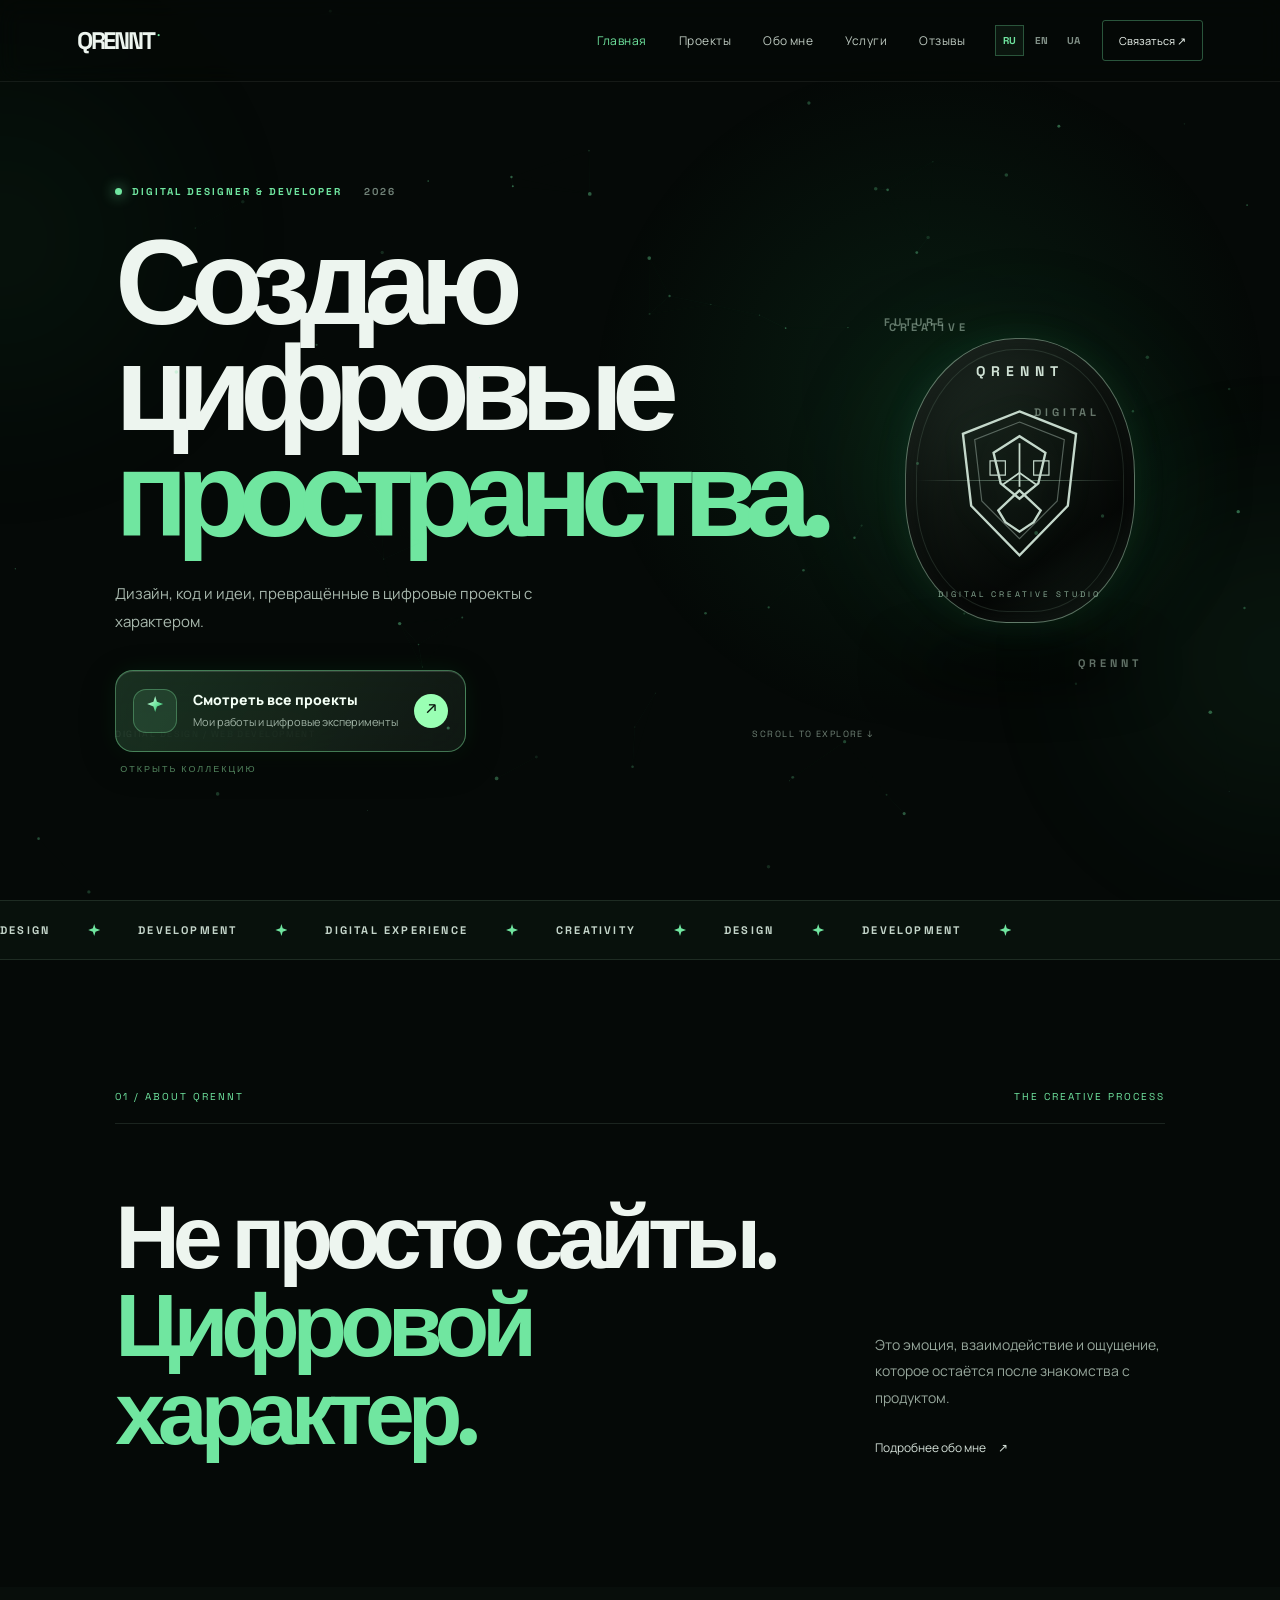
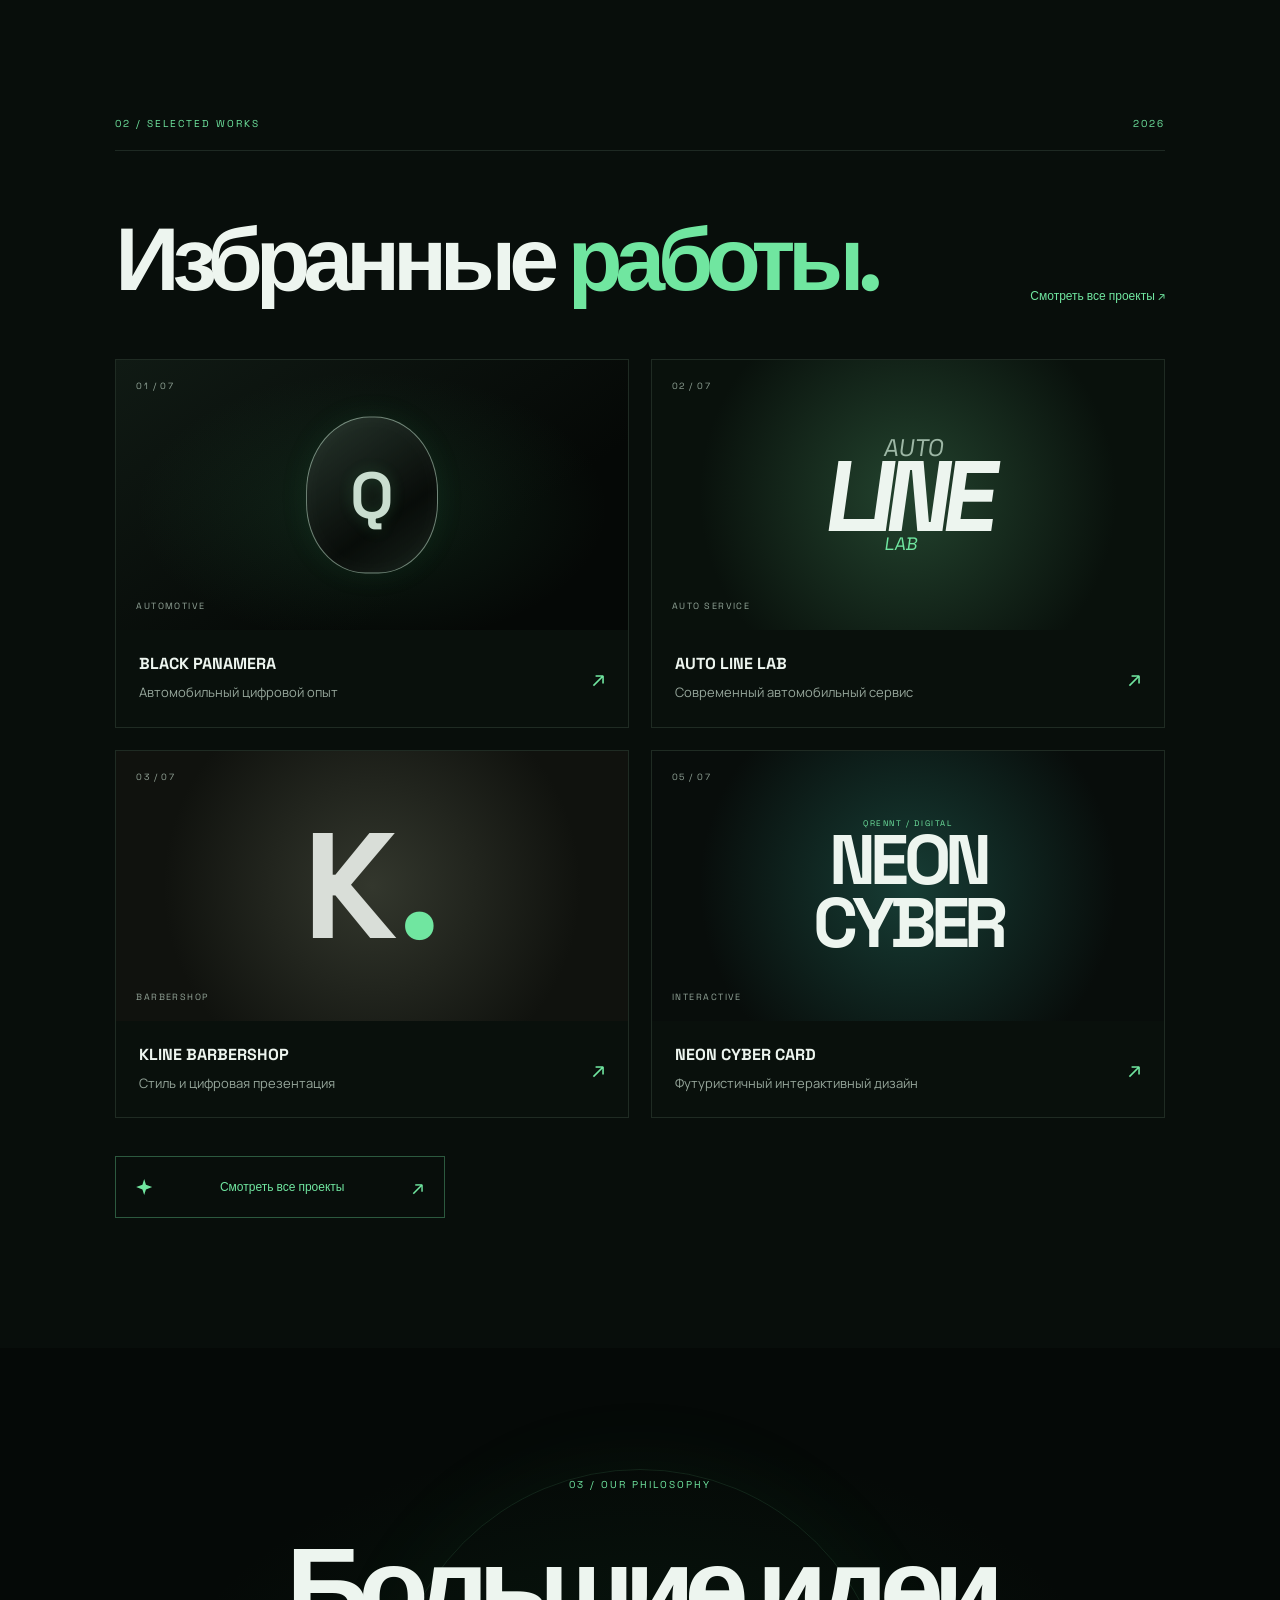
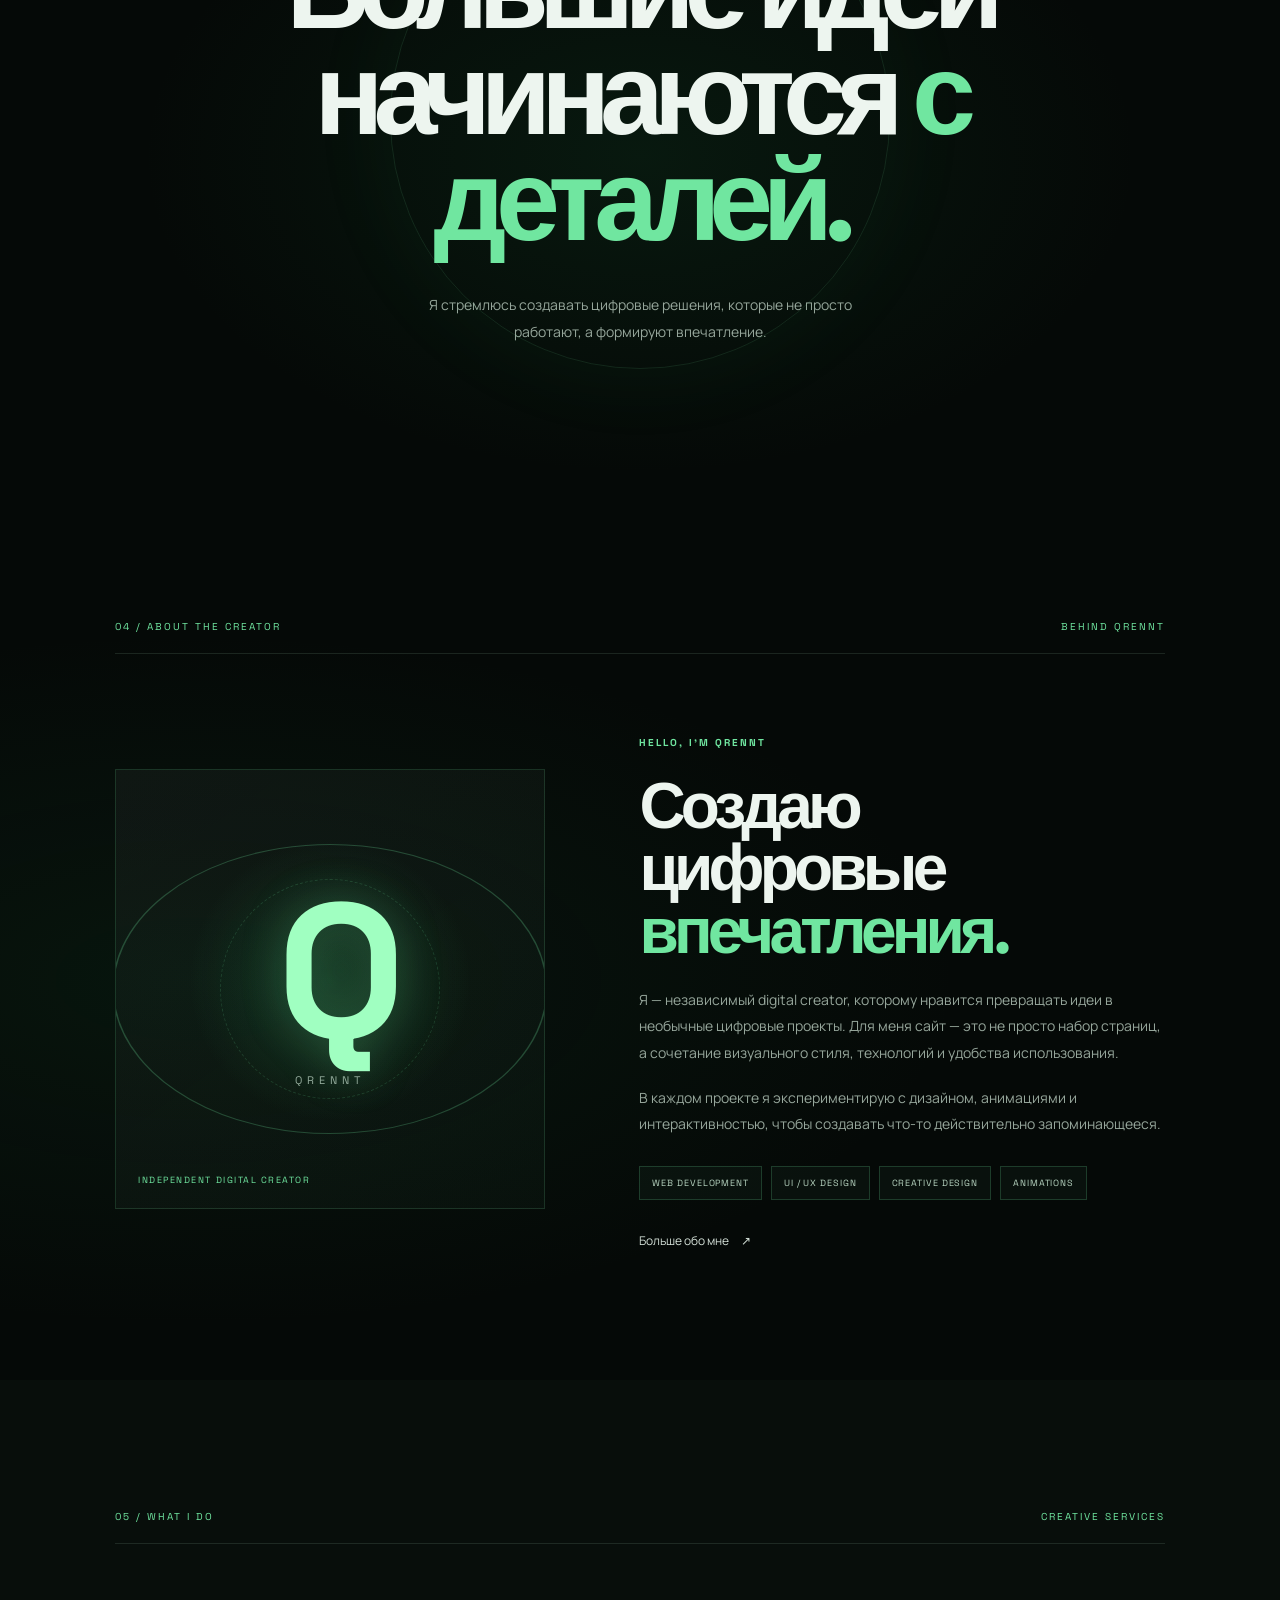
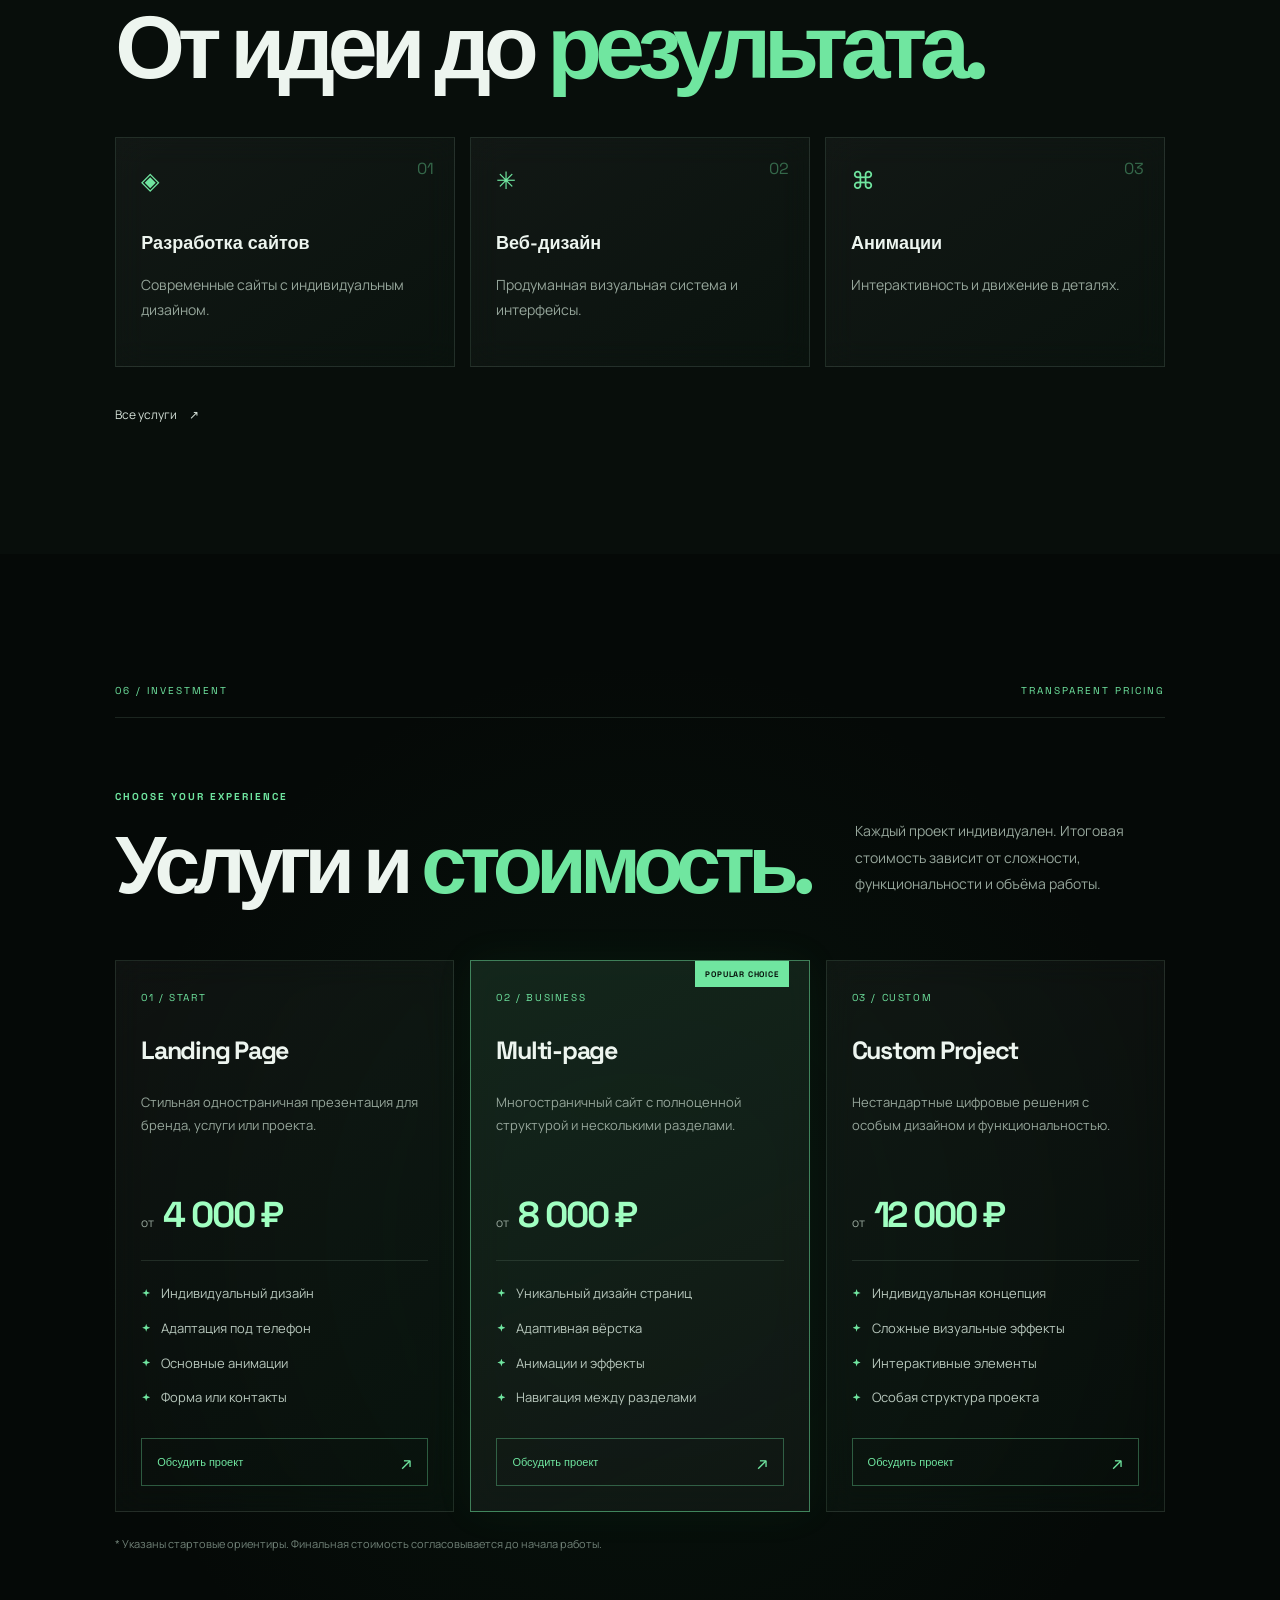
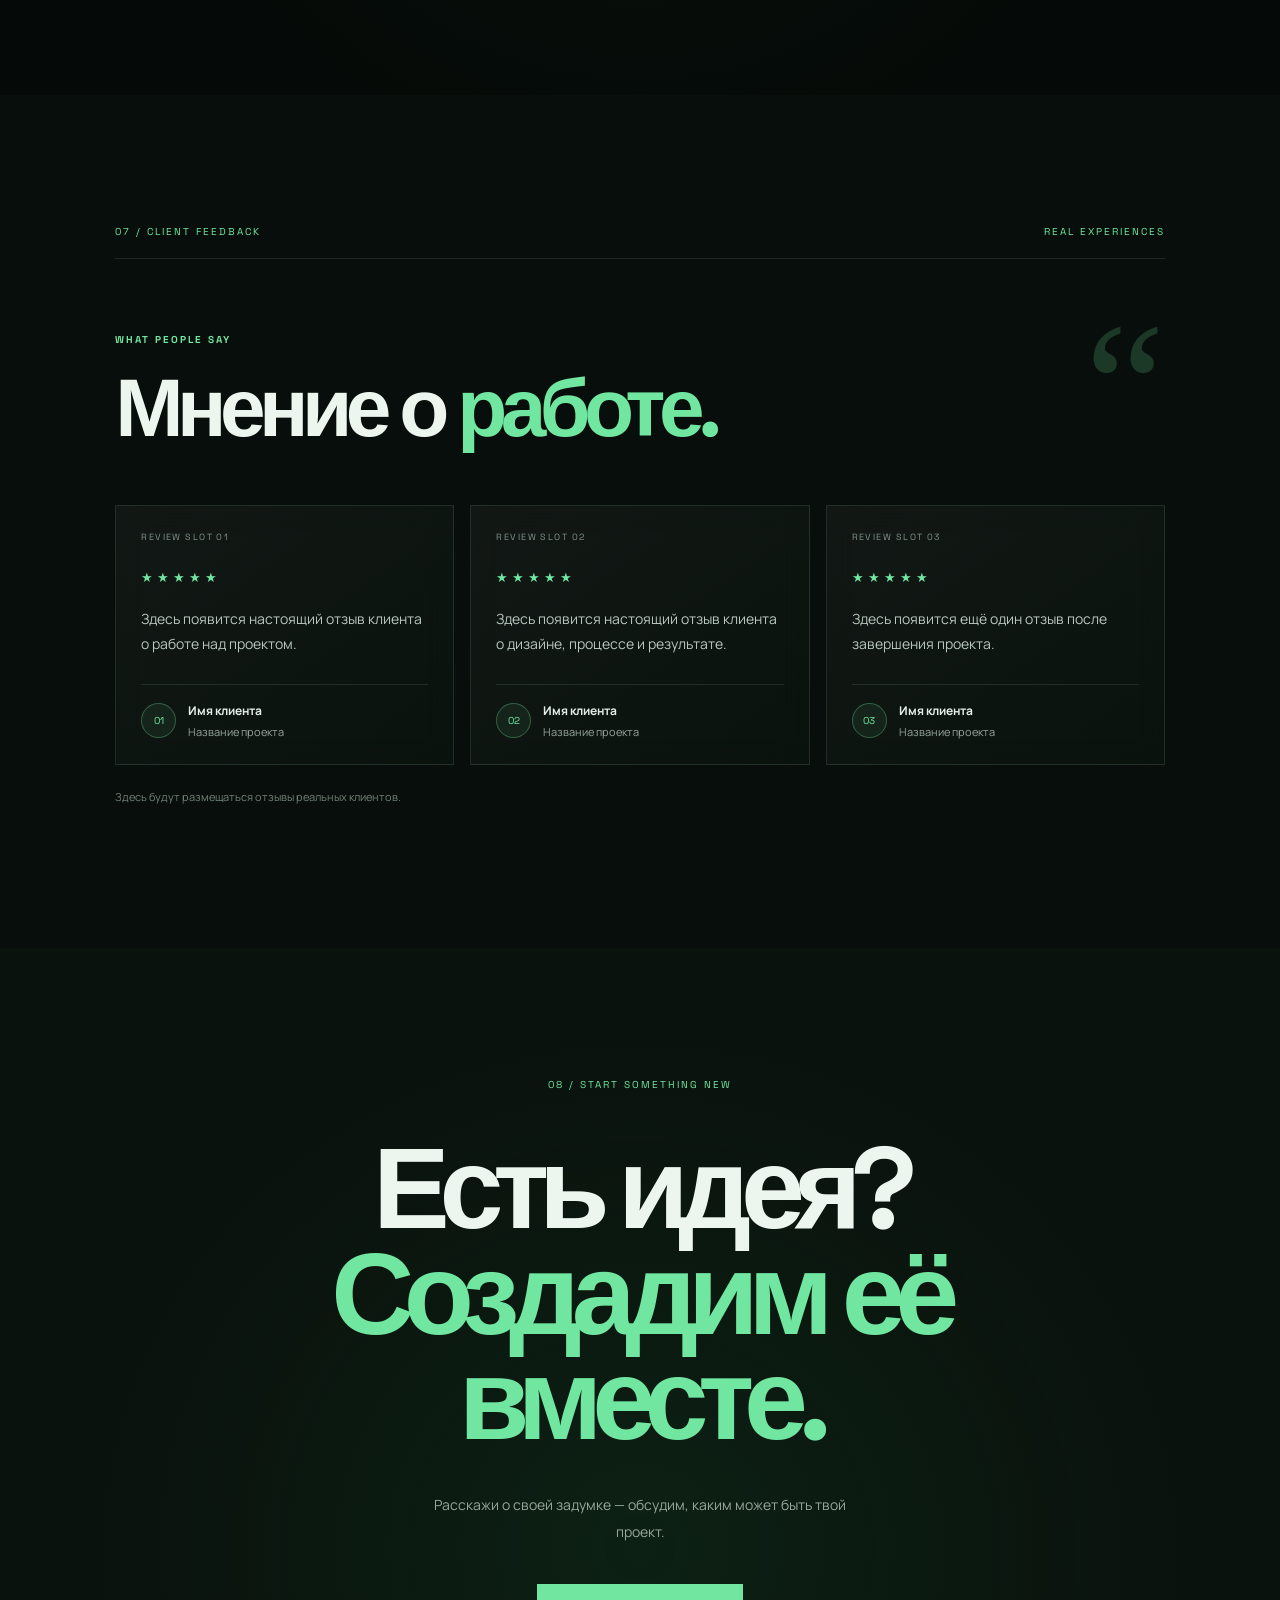
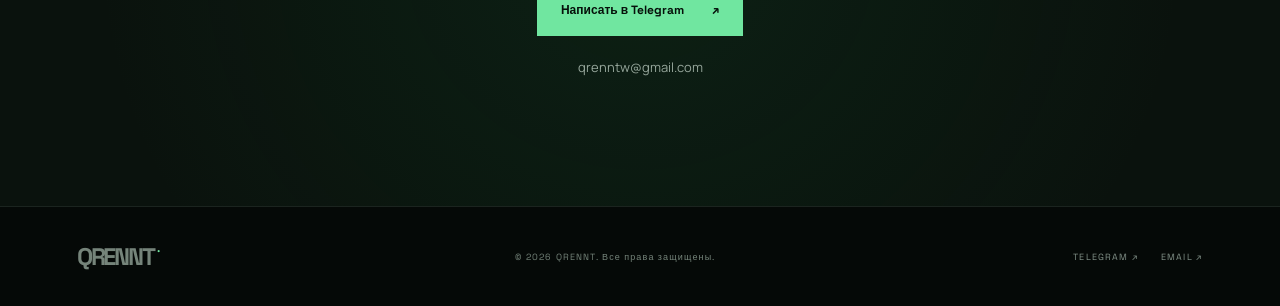
==== commit 8cfa40ac: "Update index.html" ====
--- a/index.html
+++ b/index.html
@@ -15,6 +15,336 @@
 
   <link rel="stylesheet" href="style.css">
   <script src="script.js" defer></script>
+
+  <style>
+    /* QRENNT HERO CREST */
+
+    .hero-visual {
+      display: flex;
+      align-items: center;
+      justify-content: center;
+      position: relative;
+      overflow: visible;
+    }
+
+    .qrennt-crest-scene {
+      width: 100%;
+      max-width: 560px;
+      min-height: 500px;
+      position: relative;
+      display: flex;
+      align-items: center;
+      justify-content: center;
+      overflow: visible;
+    }
+
+    .qrennt-crest-glow {
+      position: absolute;
+      width: 380px;
+      height: 380px;
+      border-radius: 50%;
+      background: radial-gradient(
+        circle,
+        rgba(46, 190, 105, 0.18) 0%,
+        rgba(24, 100, 57, 0.12) 35%,
+        rgba(5, 8, 6, 0) 72%
+      );
+      filter: blur(35px);
+    }
+
+    .qrennt-crest {
+      width: 290px;
+      height: 350px;
+      position: relative;
+      display: flex;
+      align-items: center;
+      justify-content: center;
+      z-index: 2;
+      flex-shrink: 0;
+    }
+
+    .qrennt-crest-frame {
+      position: relative;
+      width: 230px;
+      height: 285px;
+      display: flex;
+      flex-direction: column;
+      justify-content: center;
+      align-items: center;
+      gap: 22px;
+      border: 1px solid rgba(181, 221, 194, 0.45);
+      border-radius: 48% 48% 44% 44%;
+      background:
+        linear-gradient(145deg, #26352c 0%, #101712 42%, #060907 72%, #17251c 100%);
+      box-shadow:
+        inset 0 0 25px rgba(255, 255, 255, 0.04),
+        inset 0 0 60px rgba(0, 0, 0, 0.65),
+        0 0 35px rgba(72, 190, 120, 0.09);
+    }
+
+    .qrennt-crest-frame::before {
+      content: "";
+      position: absolute;
+      inset: 10px;
+      border: 1px solid rgba(168, 213, 183, 0.14);
+      border-radius: inherit;
+    }
+
+    .qrennt-crest-frame::after {
+      content: "";
+      position: absolute;
+      width: 90%;
+      height: 1px;
+      background: linear-gradient(
+        90deg,
+        transparent,
+        rgba(182, 223, 195, 0.5),
+        transparent
+      );
+      top: 50%;
+      left: 5%;
+    }
+
+    .qrennt-crest-top {
+      position: relative;
+      z-index: 2;
+      font-family: "Space Grotesk", sans-serif;
+      color: #d0e2d5;
+      letter-spacing: 6px;
+      font-size: 14px;
+      font-weight: 700;
+    }
+
+    .qrennt-crest-symbol {
+      position: relative;
+      z-index: 2;
+      width: 145px;
+      height: 165px;
+      color: #c4d8cb;
+      filter: drop-shadow(0 0 10px rgba(112, 230, 160, 0.13));
+    }
+
+    .qrennt-crest-symbol svg {
+      width: 100%;
+      height: 100%;
+      display: block;
+    }
+
+    .qrennt-crest-bottom {
+      position: relative;
+      z-index: 2;
+      font-family: "Space Grotesk", sans-serif;
+      color: #8cae98;
+      letter-spacing: 3px;
+      font-size: 8px;
+      text-align: center;
+    }
+
+    .qrennt-crest-shadow {
+      position: absolute;
+      width: 230px;
+      height: 35px;
+      bottom: 45px;
+      left: 50%;
+      transform: translateX(-50%);
+      border-radius: 50%;
+      background: rgba(0, 0, 0, 0.7);
+      filter: blur(25px);
+    }
+
+    .hero-visual .floating-word {
+      position: absolute;
+      z-index: 3;
+      color: rgba(198, 225, 207, 0.48);
+      font-family: "Space Grotesk", sans-serif;
+      font-size: 11px;
+      letter-spacing: 4px;
+      pointer-events: none;
+    }
+
+    .hero-visual .floating-one {
+      top: 18%;
+      left: 5%;
+    }
+
+    .hero-visual .floating-two {
+      top: 35%;
+      right: 0;
+    }
+
+    .hero-visual .floating-three {
+      bottom: 24%;
+      left: 3%;
+    }
+
+    .hero-visual .floating-four {
+      bottom: 12%;
+      right: 8%;
+    }
+
+    /* FEATURED CAR PREVIEW */
+
+    .featured-car {
+      position: relative;
+      overflow: hidden;
+    }
+
+    .featured-car .mini-car,
+    .featured-car .mini-car-window,
+    .featured-car .mini-car-body,
+    .featured-car .mini-wheel {
+      display: none !important;
+    }
+
+    .featured-car::before {
+      content: "";
+      position: absolute;
+      inset: 0;
+      background:
+        radial-gradient(
+          ellipse at 50% 55%,
+          rgba(45, 120, 75, 0.2),
+          transparent 65%
+        ),
+        linear-gradient(145deg, #101a14, #050806 70%);
+    }
+
+    .featured-car::after {
+      content: "Q";
+      position: absolute;
+      left: 50%;
+      top: 50%;
+      transform: translate(-50%, -50%);
+      width: 130px;
+      height: 155px;
+      display: flex;
+      align-items: center;
+      justify-content: center;
+      border: 1px solid rgba(190, 220, 200, 0.55);
+      border-radius: 48% 48% 45% 45%;
+      background: linear-gradient(145deg, #26352c, #080c09 65%, #17221b);
+      box-shadow:
+        inset 0 0 25px rgba(255,255,255,0.03),
+        0 0 30px rgba(70,190,110,0.08);
+      color: #c9ddcf;
+      font-family: "Space Grotesk", sans-serif;
+      font-size: 65px;
+      font-weight: 600;
+      text-shadow: 0 0 15px rgba(90, 210, 130, 0.2);
+    }
+
+    /* MOBILE */
+
+    @media (max-width: 900px) {
+      .qrennt-crest-scene {
+        min-height: 430px;
+      }
+
+      .qrennt-crest {
+        width: 250px;
+        height: 300px;
+      }
+
+      .qrennt-crest-frame {
+        width: 200px;
+        height: 250px;
+      }
+
+      .qrennt-crest-symbol {
+        width: 125px;
+        height: 145px;
+      }
+    }
+
+    @media (max-width: 680px) {
+      .hero-visual {
+        width: 100%;
+        min-height: 360px;
+        margin-top: 10px;
+      }
+
+      .qrennt-crest-scene {
+        min-height: 360px;
+        width: 100%;
+      }
+
+      .qrennt-crest-glow {
+        width: 270px;
+        height: 270px;
+      }
+
+      .qrennt-crest {
+        width: 220px;
+        height: 270px;
+      }
+
+      .qrennt-crest-frame {
+        width: 175px;
+        height: 220px;
+        gap: 14px;
+      }
+
+      .qrennt-crest-top {
+        font-size: 11px;
+        letter-spacing: 4px;
+      }
+
+      .qrennt-crest-symbol {
+        width: 105px;
+        height: 120px;
+      }
+
+      .qrennt-crest-bottom {
+        font-size: 7px;
+        letter-spacing: 2px;
+      }
+
+      .qrennt-crest-shadow {
+        bottom: 25px;
+        width: 180px;
+      }
+
+      .hero-visual .floating-word {
+        font-size: 8px;
+        letter-spacing: 2px;
+      }
+
+      .hero-visual .floating-one {
+        top: 8%;
+        left: 2%;
+      }
+
+      .hero-visual .floating-two {
+        top: 26%;
+        right: 1%;
+      }
+
+      .hero-visual .floating-three {
+        bottom: 22%;
+        left: 2%;
+      }
+
+      .hero-visual .floating-four {
+        bottom: 10%;
+        right: 4%;
+      }
+
+      .featured-car::after {
+        width: 105px;
+        height: 125px;
+        font-size: 55px;
+      }
+    }
+
+    @media (prefers-reduced-motion: reduce) {
+      .qrennt-crest-scene *,
+      .qrennt-crest-scene *::before,
+      .qrennt-crest-scene *::after {
+        animation: none !important;
+        transition: none !important;
+      }
+    }
+  </style>
 </head>
 
 <body>
@@ -129,22 +459,84 @@
       </div>
 
 
-      <!-- EMERALD OBJECT -->
+      <!-- QRENNT EMBLEM -->
 
       <div class="hero-visual">
 
-        <div class="orb-scene">
-
-          <div class="orb-ring ring-one"></div>
-          <div class="orb-ring ring-two"></div>
-          <div class="orb-ring ring-three"></div>
-
-          <div class="orb-core">
-            <div class="orb-highlight"></div>
-            <div class="orb-inner"></div>
-          </div>
-
-          <div class="orb-shadow"></div>
+        <div class="qrennt-crest-scene">
+
+          <div class="qrennt-crest-glow"></div>
+
+          <div class="qrennt-crest">
+
+            <div class="qrennt-crest-frame">
+
+              <span class="qrennt-crest-top">QRENNT</span>
+
+              <div class="qrennt-crest-symbol">
+
+                <svg viewBox="0 0 120 140" fill="none" xmlns="http://www.w3.org/2000/svg">
+
+                  <path
+                    d="M60 8 L108 27 L101 88 L60 130 L19 88 L12 27 Z"
+                    stroke="currentColor"
+                    stroke-width="2"
+                  />
+
+                  <path
+                    d="M60 17 L98 32 L92 84 L60 116 L28 84 L22 32 Z"
+                    stroke="currentColor"
+                    stroke-width="1"
+                    opacity=".4"
+                  />
+
+                  <path
+                    d="M38 43 L60 29 L82 43 L76 69 L60 82 L44 69 Z"
+                    stroke="currentColor"
+                    stroke-width="2"
+                  />
+
+                  <path
+                    d="M42 92 L60 75 L78 92 L72 102 L60 110 L48 102 Z"
+                    stroke="currentColor"
+                    stroke-width="2"
+                  />
+
+                  <path
+                    d="M35 50 L48 50 L48 62 L35 62 Z"
+                    stroke="currentColor"
+                    stroke-width="1"
+                  />
+
+                  <path
+                    d="M72 50 L85 50 L85 62 L72 62 Z"
+                    stroke="currentColor"
+                    stroke-width="1"
+                  />
+
+                  <path
+                    d="M60 35 L60 72"
+                    stroke="currentColor"
+                    stroke-width="1.5"
+                  />
+
+                  <path
+                    d="M46 70 L60 60 L74 70"
+                    stroke="currentColor"
+                    stroke-width="1.5"
+                  />
+
+                </svg>
+
+              </div>
+
+              <span class="qrennt-crest-bottom">DIGITAL CREATIVE STUDIO</span>
+
+            </div>
+
+          </div>
+
+          <div class="qrennt-crest-shadow"></div>
 
         </div>
 
--- a/style.css
+++ b/style.css
@@ -5,7 +5,7 @@
   --green: #70e6a0;
   --green-bright: #a0ffc1;
   --text: #edf5ef;
-  --muted: #829188;
+  --muted: #96a69b;
   --line: rgba(180, 220, 195, .13);
   --font-main: 'Manrope', sans-serif;
   --font-display: 'Space Grotesk', sans-serif;
@@ -26,6 +26,7 @@
   color: var(--text);
   font-family: var(--font-main);
   overflow-x: hidden;
+  -webkit-font-smoothing: antialiased;
 }
 
 a {
@@ -48,6 +49,31 @@
   z-index: 1;
   pointer-events: none;
   opacity: .65;
+}
+
+.ambient {
+  position: fixed;
+  pointer-events: none;
+  z-index: 0;
+  border-radius: 50%;
+  filter: blur(100px);
+  opacity: .08;
+}
+
+.ambient-one {
+  width: 300px;
+  height: 300px;
+  background: #28a65e;
+  top: 10%;
+  left: -150px;
+}
+
+.ambient-two {
+  width: 300px;
+  height: 300px;
+  background: #42d77f;
+  bottom: 10%;
+  right: -150px;
 }
 
 /* HEADER */
@@ -66,6 +92,7 @@
   border-bottom: 1px solid rgba(255,255,255,.07);
   background: rgba(5,9,7,.25);
   backdrop-filter: blur(12px);
+  -webkit-backdrop-filter: blur(12px);
 }
 
 .logo {
@@ -92,8 +119,8 @@
 
 .site-header .nav a {
   color: #bdc9c0;
-  font-size: 10px;
-  letter-spacing: .07em;
+  font-size: 12px;
+  letter-spacing: .04em;
   transition: color .25s ease;
 }
 
@@ -136,7 +163,7 @@
   border: 1px solid rgba(112,230,160,.35);
   padding: 12px 16px;
   border-radius: 3px;
-  font-size: 10px;
+  font-size: 11px;
   white-space: nowrap;
   transition: .3s ease;
 }
@@ -160,6 +187,7 @@
   height: 1px;
   background: white;
   margin: 6px;
+  transition: transform .3s ease;
 }
 
 /* HERO */
@@ -236,9 +264,9 @@
 
 .hero-description {
   max-width: 430px;
-  color: #9caea2;
-  line-height: 1.9;
-  font-size: 13px;
+  color: #a8b8ad;
+  line-height: 1.85;
+  font-size: 15px;
   margin: 32px 0 0;
 }
 
@@ -252,15 +280,15 @@
   gap: 18px;
   color: #6f8175;
   font-family: var(--font-display);
-  font-size: 8px;
-  letter-spacing: .2em;
+  font-size: 9px;
+  letter-spacing: .16em;
 }
 
 .hero-bottom-info span:last-child {
   margin-left: auto;
 }
 
-/* PROJECTS BUTTON */
+/* PROJECT BUTTON */
 
 .hero-project-action {
   position: relative;
@@ -315,8 +343,23 @@
   border-radius: 13px;
   background: rgba(140,255,176,.1);
   color: #a5ffbd;
-  font-size: 22px;
+  font-size: 0;
+  position: relative;
   transition: transform .4s ease;
+}
+
+.button-icon::before {
+  content: "";
+  width: 16px;
+  height: 16px;
+  background: linear-gradient(135deg, #e2ffed, #70e6a0 55%, #20a45b);
+  clip-path: polygon(
+    50% 0%, 61% 35%, 100% 50%,
+    61% 65%, 50% 100%,
+    39% 65%, 0% 50%, 39% 35%
+  );
+  filter: drop-shadow(0 0 7px rgba(112,230,160,.6));
+  transform: rotate(0deg);
 }
 
 .all-projects-button:hover .button-icon {
@@ -331,13 +374,14 @@
 }
 
 .button-text strong {
-  font-size: 13px;
+  font-size: 14px;
   font-weight: 800;
 }
 
 .button-text small {
-  color: #94a99a;
-  font-size: 10px;
+  color: #a0b3a5;
+  font-size: 11px;
+  line-height: 1.5;
 }
 
 .button-arrow {
@@ -348,8 +392,17 @@
   border-radius: 50%;
   background: #9affb4;
   color: #07120a;
-  font-size: 17px;
+  font-size: 0;
+  flex-shrink: 0;
+  position: relative;
   transition: transform .3s ease;
+}
+
+.button-arrow::before {
+  content: "↗";
+  font-family: var(--font-display);
+  font-size: 18px;
+  line-height: 1;
 }
 
 .all-projects-button:hover .button-arrow {
@@ -368,7 +421,7 @@
     box-shadow: 0 10px 35px rgba(0,0,0,.25), 0 0 15px rgba(50,255,120,.05);
   }
   50% {
-    box-shadow: 0 10px 35px rgba(0,0,0,.25), 0 0 28px rgba(50,255,120,.15);
+    box-shadow 0 10px 35px rgba(0,0,0,.25), 0 0 28px rgba(50,255,120,.15);
   }
 }
 
@@ -524,6 +577,23 @@
 .marquee-track i {
   color: var(--green);
   font-style: normal;
+  font-size: 0;
+  width: 12px;
+  height: 12px;
+  flex-shrink: 0;
+  position: relative;
+}
+
+.marquee-track i::before {
+  content: "";
+  position: absolute;
+  inset: 0;
+  background: var(--green);
+  clip-path: polygon(
+    50% 0%, 61% 35%, 100% 50%,
+    61% 65%, 50% 100%,
+    39% 65%, 0% 50%, 39% 35%
+  );
 }
 
 /* COMMON SECTIONS */
@@ -577,8 +647,8 @@
 
 .intro-text p {
   color: var(--muted);
-  font-size: 12px;
-  line-height: 2;
+  font-size: 14px;
+  line-height: 1.9;
   margin: 24px 0;
 }
 
@@ -587,7 +657,7 @@
   align-items: center;
   gap: 12px;
   color: #d3dfd7;
-  font-size: 11px;
+  font-size: 12px;
   transition: color .25s ease;
 }
 
@@ -612,7 +682,7 @@
 .view-all-link {
   color: var(--green);
   font-family: var(--font-display);
-  font-size: 11px;
+  font-size: 12px;
   white-space: nowrap;
 }
 
@@ -766,18 +836,20 @@
 
 .featured-info h3 {
   font-family: var(--font-display);
-  font-size: 15px;
+  font-size: 16px;
   margin: 0 0 8px;
 }
 
 .featured-info p {
   color: var(--muted);
-  font-size: 11px;
+  font-size: 13px;
+  line-height: 1.65;
   margin: 0;
 }
 
 .featured-arrow {
   color: var(--green);
+  font-family: var(--font-display);
   font-size: 22px;
 }
 
@@ -791,7 +863,7 @@
   border: 1px solid rgba(112,230,160,.35);
   color: var(--green);
   font-family: var(--font-display);
-  font-size: 11px;
+  font-size: 12px;
   transition: .3s ease;
 }
 
@@ -800,8 +872,34 @@
   border-color: var(--green);
 }
 
-.bottom-button-icon { font-size: 19px; }
-.bottom-button-arrow { font-size: 20px; }
+.bottom-button-icon {
+  font-size: 0;
+  width: 16px;
+  height: 16px;
+  position: relative;
+}
+
+.bottom-button-icon::before {
+  content: "";
+  position: absolute;
+  inset: 0;
+  background: var(--green);
+  clip-path: polygon(
+    50% 0%, 61% 35%, 100% 50%,
+    61% 65%, 50% 100%,
+    39% 65%, 0% 50%, 39% 35%
+  );
+}
+
+.bottom-button-arrow {
+  font-size: 0;
+  position: relative;
+}
+
+.bottom-button-arrow::before {
+  content: "↗";
+  font-size: 20px;
+}
 
 /* MANIFESTO */
 
@@ -841,7 +939,7 @@
 .contact-section > p {
   color: var(--muted);
   max-width: 440px;
-  font-size: 12px;
+  font-size: 14px;
   line-height: 1.9;
   text-align: center;
 }
@@ -939,7 +1037,7 @@
   left: 22px;
   color: var(--green);
   font-family: var(--font-display);
-  font-size: 8px;
+  font-size: 9px;
   letter-spacing: .17em;
 }
 
@@ -951,7 +1049,7 @@
 .pricing-kicker {
   color: var(--green);
   font-family: var(--font-display);
-  font-size: 9px;
+  font-size: 10px;
   font-weight: 700;
   letter-spacing: .2em;
 }
@@ -966,8 +1064,8 @@
 
 .about-me-content p {
   color: var(--muted);
-  font-size: 12px;
-  line-height: 2;
+  font-size: 14px;
+  line-height: 1.9;
   margin: 18px 0;
 }
 
@@ -984,7 +1082,7 @@
   background: rgba(112,230,160,.035);
   color: #b8d5c1;
   font-family: var(--font-display);
-  font-size: 8px;
+  font-size: 9px;
   letter-spacing: .1em;
   transition: .3s ease;
 }
@@ -995,7 +1093,7 @@
   background: rgba(112,230,160,.08);
 }
 
-/* SERVICES PREVIEW */
+/* SERVICES */
 
 .services-preview {
   background: #080e0b;
@@ -1016,6 +1114,7 @@
   border: 1px solid var(--line);
   background: linear-gradient(145deg, rgba(255,255,255,.045), rgba(112,230,160,.025));
   backdrop-filter: blur(15px);
+  -webkit-backdrop-filter: blur(15px);
 }
 
 .service-mini {
@@ -1037,13 +1136,13 @@
 
 .service-mini h3 {
   font-family: var(--font-display);
-  font-size: 16px;
+  font-size: 18px;
   margin-top: 35px;
 }
 
 .service-mini p {
   color: var(--muted);
-  font-size: 11px;
+  font-size: 14px;
   line-height: 1.8;
 }
 
@@ -1083,7 +1182,7 @@
 .pricing-heading > p {
   max-width: 310px;
   color: var(--muted);
-  font-size: 11px;
+  font-size: 14px;
   line-height: 1.9;
   margin: 0 0 7px;
 }
@@ -1121,7 +1220,7 @@
 .pricing-number {
   color: var(--green);
   font-family: var(--font-display);
-  font-size: 9px;
+  font-size: 10px;
   letter-spacing: .16em;
 }
 
@@ -1148,7 +1247,7 @@
 .pricing-description {
   min-height: 66px;
   color: var(--muted);
-  font-size: 11px;
+  font-size: 13px;
   line-height: 1.8;
 }
 
@@ -1163,7 +1262,7 @@
 
 .pricing-price span {
   color: var(--muted);
-  font-size: 11px;
+  font-size: 12px;
 }
 
 .pricing-price strong {
@@ -1186,17 +1285,23 @@
   position: relative;
   padding-left: 20px;
   color: #b8c8bd;
-  font-size: 10px;
+  font-size: 13px;
   line-height: 1.6;
 }
 
 .pricing-card li::before {
-  content: "✳";
-  position: absolute;
-  left: 0;
-  top: 0;
-  color: var(--green);
-  font-size: 10px;
+  content: "";
+  position: absolute;
+  left: 1px;
+  top: 6px;
+  width: 8px;
+  height: 8px;
+  background: var(--green);
+  clip-path: polygon(
+    50% 0%, 61% 35%, 100% 50%,
+    61% 65%, 50% 100%,
+    39% 65%, 0% 50%, 39% 35%
+  );
 }
 
 .pricing-button {
@@ -1210,7 +1315,7 @@
   border: 1px solid rgba(112,230,160,.35);
   color: var(--green);
   font-family: var(--font-display);
-  font-size: 10px;
+  font-size: 11px;
   transition: .3s ease;
 }
 
@@ -1227,7 +1332,7 @@
 .pricing-note,
 .reviews-note {
   color: #718278;
-  font-size: 9px;
+  font-size: 11px;
   line-height: 1.8;
   margin-top: 22px;
 }
@@ -1274,7 +1379,7 @@
 .review-status {
   color: #829188;
   font-family: var(--font-display);
-  font-size: 8px;
+  font-size: 9px;
   letter-spacing: .16em;
 }
 
@@ -1288,8 +1393,8 @@
 .review-card > p {
   flex: 1;
   color: #b8c8bd;
-  font-size: 11px;
-  line-height: 1.9;
+  font-size: 14px;
+  line-height: 1.8;
   margin: 20px 0 25px;
 }
 
@@ -1322,12 +1427,12 @@
 
 .review-author strong {
   color: #e4eee7;
-  font-size: 10px;
+  font-size: 12px;
 }
 
 .review-author span {
   color: var(--muted);
-  font-size: 9px;
+  font-size: 11px;
 }
 
 /* CONTACT */
@@ -1364,7 +1469,7 @@
   background: var(--green);
   color: #06100a;
   font-family: var(--font-display);
-  font-size: 11px;
+  font-size: 12px;
   font-weight: 700;
   transition: .3s ease;
 }
@@ -1378,7 +1483,7 @@
 .email-link {
   margin-top: 22px;
   color: var(--muted);
-  font-size: 11px;
+  font-size: 13px;
 }
 
 /* FOOTER */
@@ -1393,7 +1498,7 @@
   border-top: 1px solid var(--line);
   color: #75847a;
   font-family: var(--font-display);
-  font-size: 8px;
+  font-size: 9px;
   letter-spacing: .13em;
   position: relative;
   z-index: 2;
@@ -1406,7 +1511,7 @@
 
 .footer-links a {
   color: #829188;
-  font-size: 8px;
+  font-size: 9px;
   transition: color .25s ease;
 }
 
@@ -1538,75 +1643,180 @@
     display: flex;
   }
 
+  .site-header .nav a {
+    font-size: 14px;
+  }
+
   .header-right {
     gap: 5px;
   }
 
   .header-contact {
     padding: 10px 9px;
-    font-size: 9px;
+    font-size: 10px;
   }
 
   .language-switch button {
     padding: 8px 5px;
-    font-size: 9px;
+    font-size: 10px;
   }
 
   .menu-toggle {
     display: block;
   }
 
+  .menu-toggle span {
+    width: 22px;
+  }
+
   .hero {
-    min-height: 760px;
+    min-height: auto;
     height: auto;
-    padding: 145px 7vw 110px;
+    max-height: none;
+    padding: 125px 7vw 80px;
     align-items: flex-start;
+    overflow: hidden;
+  }
+
+  .hero-content {
+    max-width: 100%;
+  }
+
+  .hero-topline {
+    font-size: 9px;
+    letter-spacing: .13em;
+    margin-bottom: 25px;
   }
 
   .hero h1 {
-    font-size: clamp(54px, 12vw, 82px);
+    font-size: clamp(47px, 11.5vw, 72px);
+    line-height: .95;
+    letter-spacing: -.075em;
+    max-width: 100%;
+    overflow-wrap: normal;
   }
 
   .hero-description {
-    max-width: 330px;
-    font-size: 12px;
-  }
+    max-width: 350px;
+    font-size: 14px;
+    line-height: 1.8;
+    margin-top: 22px;
+  }
+
+  /* Button above orb on mobile */
 
   .hero-project-action {
     margin-top: 25px;
     width: 100%;
+    max-width: 380px;
+    align-items: flex-start;
   }
 
   .all-projects-button {
     width: 100%;
     min-width: 0;
+    min-height: 76px;
+    padding: 12px 14px;
+    gap: 12px;
+    border-radius: 15px;
+    position: relative;
+    z-index: 6;
+    backdrop-filter: blur(15px);
+    -webkit-backdrop-filter: blur(15px);
+  }
+
+  .button-icon {
+    width: 40px;
+    height: 40px;
+    border-radius: 12px;
+  }
+
+  .button-icon::before {
+    width: 15px;
+    height: 15px;
+  }
+
+  .button-text strong {
+    font-size: 13px;
+    line-height: 1.4;
+  }
+
+  .button-text small {
+    font-size: 10px;
+    line-height: 1.5;
+  }
+
+  .button-arrow {
+    width: 31px;
+    height: 31px;
+  }
+
+  .button-arrow::before {
+    font-size: 17px;
   }
 
   .button-hint {
     font-size: 8px;
+    letter-spacing: 1.6px;
+  }
+
+  /* Orb moved behind lower content */
+
+  .hero-visual {
+    position: absolute;
+    inset: 0;
+    pointer-events: none;
+    z-index: 1;
   }
 
   .orb-scene {
-    width: 68vw;
-    right: -16%;
-    top: 65%;
-    opacity: .55;
-  }
+    width: min(72vw, 330px);
+    right: -13%;
+    top: auto;
+    bottom: 4%;
+    transform: none;
+    opacity: .43;
+  }
+
+  .orb-core {
+    inset: 24%;
+  }
+
+  .orb-ring {
+    opacity: .7;
+  }
+
+  .hero-content {
+    z-index: 5;
+  }
+
+  .floating-word {
+    font-size: 8px;
+    opacity: .5;
+  }
+
+  .floating-one { top: 15%; left: 8%; }
+  .floating-two { top: 62%; left: 7%; }
+  .floating-three { top: 44%; right: 5%; font-size: 7px; }
+  .floating-four { bottom: 9%; right: 10%; }
 
   .hero-bottom-info {
-    left: 7vw;
-    right: 7vw;
-    bottom: 25px;
+    position: relative;
+    bottom: auto;
+    left: auto;
+    right: auto;
+    margin-top: 55px;
+    font-size: 8px;
+    letter-spacing: .12em;
+    max-width: 100%;
+    z-index: 5;
   }
 
   .hero-bottom-info span:last-child {
     display: none;
   }
 
-  .floating-one { top: 15%; left: 8%; }
-  .floating-two { top: 54%; left: 7%; }
-  .floating-three { top: 39%; right: 5%; font-size: 7px; }
-  .floating-four { bottom: 16%; right: 10%; }
+  /* Section spacing */
 
   .intro-section,
   .featured-section,
@@ -1619,6 +1829,17 @@
     padding: 85px 7vw;
   }
 
+  .section-label {
+    font-size: 9px;
+    letter-spacing: .12em;
+    gap: 12px;
+    line-height: 1.6;
+  }
+
+  .section-label span:last-child {
+    text-align: right;
+  }
+
   .intro-grid {
     padding-top: 45px;
   }
@@ -1626,11 +1847,24 @@
   .intro-grid h2,
   .featured-heading h2,
   .services-preview h2 {
-    font-size: clamp(40px, 11vw, 68px);
-  }
+    font-size: clamp(40px, 10.5vw, 68px);
+    line-height: 1;
+  }
+
+  .intro-text p {
+    font-size: 14px;
+    line-height: 1.85;
+  }
+
+  .text-link {
+    font-size: 13px;
+  }
+
+  /* Projects */
 
   .featured-grid {
     grid-template-columns: 1fr;
+    gap: 18px;
   }
 
   .featured-heading {
@@ -1641,22 +1875,64 @@
   .view-all-link {
     display: inline-block;
     margin-top: 22px;
+    font-size: 12px;
   }
 
   .featured-image {
     height: 230px;
   }
 
+  .featured-info {
+    padding: 20px;
+  }
+
+  .featured-info h3 {
+    font-size: 15px;
+  }
+
+  .featured-info p {
+    font-size: 12px;
+    line-height: 1.7;
+  }
+
+  .all-projects-bottom {
+    max-width: 100%;
+    width: 100%;
+    padding: 16px 18px;
+    font-size: 12px;
+    margin-top: 30px;
+  }
+
+  /* Services */
+
+  .services-preview h2 {
+    margin: 45px 0 35px;
+  }
+
   .service-mini-grid {
     grid-template-columns: 1fr;
   }
 
   .service-mini {
-    min-height: 190px;
-  }
+    min-height: 180px;
+    padding: 23px;
+  }
+
+  .service-mini h3 {
+    font-size: 18px;
+    margin-top: 28px;
+  }
+
+  .service-mini p {
+    font-size: 14px;
+    line-height: 1.8;
+  }
+
+  /* About */
 
   .about-me-grid {
     padding-top: 45px;
+    gap: 35px;
   }
 
   .about-me-visual {
@@ -1679,7 +1955,20 @@
 
   .about-me-content h2 {
     font-size: clamp(42px, 11vw, 60px);
-  }
+    line-height: 1;
+  }
+
+  .about-me-content p {
+    font-size: 14px;
+    line-height: 1.9;
+  }
+
+  .about-skills span {
+    font-size: 9px;
+    padding: 9px 11px;
+  }
+
+  /* Pricing */
 
   .pricing-heading {
     display: block;
@@ -1689,14 +1978,18 @@
   .pricing-heading h2,
   .reviews-heading h2 {
     font-size: clamp(40px, 11vw, 65px);
+    line-height: 1;
   }
 
   .pricing-heading > p {
     margin-top: 22px;
+    font-size: 14px;
+    line-height: 1.85;
   }
 
   .pricing-grid {
     grid-template-columns: 1fr;
+    gap: 18px;
   }
 
   .pricing-card:last-child {
@@ -1707,10 +2000,28 @@
     padding: 28px 22px;
   }
 
+  .pricing-description {
+    min-height: 0;
+    font-size: 14px;
+    line-height: 1.8;
+  }
+
   .pricing-price strong {
     font-size: 34px;
   }
 
+  .pricing-card li {
+    font-size: 13px;
+  }
+
+  .pricing-note,
+  .reviews-note {
+    font-size: 11px;
+    line-height: 1.8;
+  }
+
+  /* Reviews */
+
   .reviews-heading {
     padding: 45px 0 35px;
   }
@@ -1721,19 +2032,47 @@
 
   .reviews-grid {
     grid-template-columns: 1fr;
+    gap: 15px;
   }
 
   .review-card:last-child {
     grid-column: auto;
   }
 
+  .review-card {
+    min-height: 230px;
+    padding: 23px;
+  }
+
+  .review-card > p {
+    font-size: 14px;
+    line-height: 1.8;
+  }
+
+  .review-author strong {
+    font-size: 12px;
+  }
+
+  .review-author span {
+    font-size: 11px;
+  }
+
+  /* Manifesto */
+
   .manifesto-section {
     min-height: 570px;
   }
 
   .manifesto-section h2,
   .contact-section h2 {
-    font-size: clamp(48px, 13vw, 76px);
+    font-size: clamp(48px, 12.5vw, 76px);
+    line-height: .98;
+  }
+
+  .manifesto-section p,
+  .contact-section > p {
+    font-size: 14px;
+    line-height: 1.85;
   }
 
   .manifesto-orb {
@@ -1741,16 +2080,46 @@
     height: 280px;
   }
 
+  /* Contact */
+
+  .contact-section {
+    min-height: 500px;
+  }
+
+  .contact-main-button {
+    min-height: 54px;
+    font-size: 12px;
+    padding: 0 20px;
+  }
+
+  .email-link {
+    font-size: 13px;
+  }
+
+  /* Footer */
+
   .footer {
     flex-wrap: wrap;
     justify-content: space-between;
-    font-size: 7px;
+    gap: 20px;
+    padding: 28px 7vw;
+    font-size: 8px;
   }
 
   .footer > span:first-of-type {
     display: none;
   }
-}
+
+  .footer-links {
+    gap: 18px;
+  }
+
+  .footer-links a {
+    font-size: 9px;
+  }
+}
+
+/* SMALL PHONES */
 
 @media (max-width: 380px) {
   .logo {
@@ -1761,16 +2130,44 @@
     display: none;
   }
 
+  .hero {
+    padding-left: 6vw;
+    padding-right: 6vw;
+  }
+
   .hero h1 {
-    font-size: 50px;
+    font-size: 47px;
+  }
+
+  .hero-topline {
+    font-size: 8px;
+    letter-spacing: .1em;
   }
 
   .button-text strong {
-    font-size: 11px;
+    font-size: 12px;
   }
 
   .button-text small {
     font-size: 9px;
+  }
+
+  .orb-scene {
+    width: 75vw;
+    right: -17%;
+    bottom: 3%;
+  }
+
+  .section-label {
+    font-size: 8px;
+  }
+
+  .intro-grid h2,
+  .featured-heading h2,
+  .services-preview h2,
+  .pricing-heading h2,
+  .reviews-heading h2 {
+    font-size: 40px;
   }
 }
 
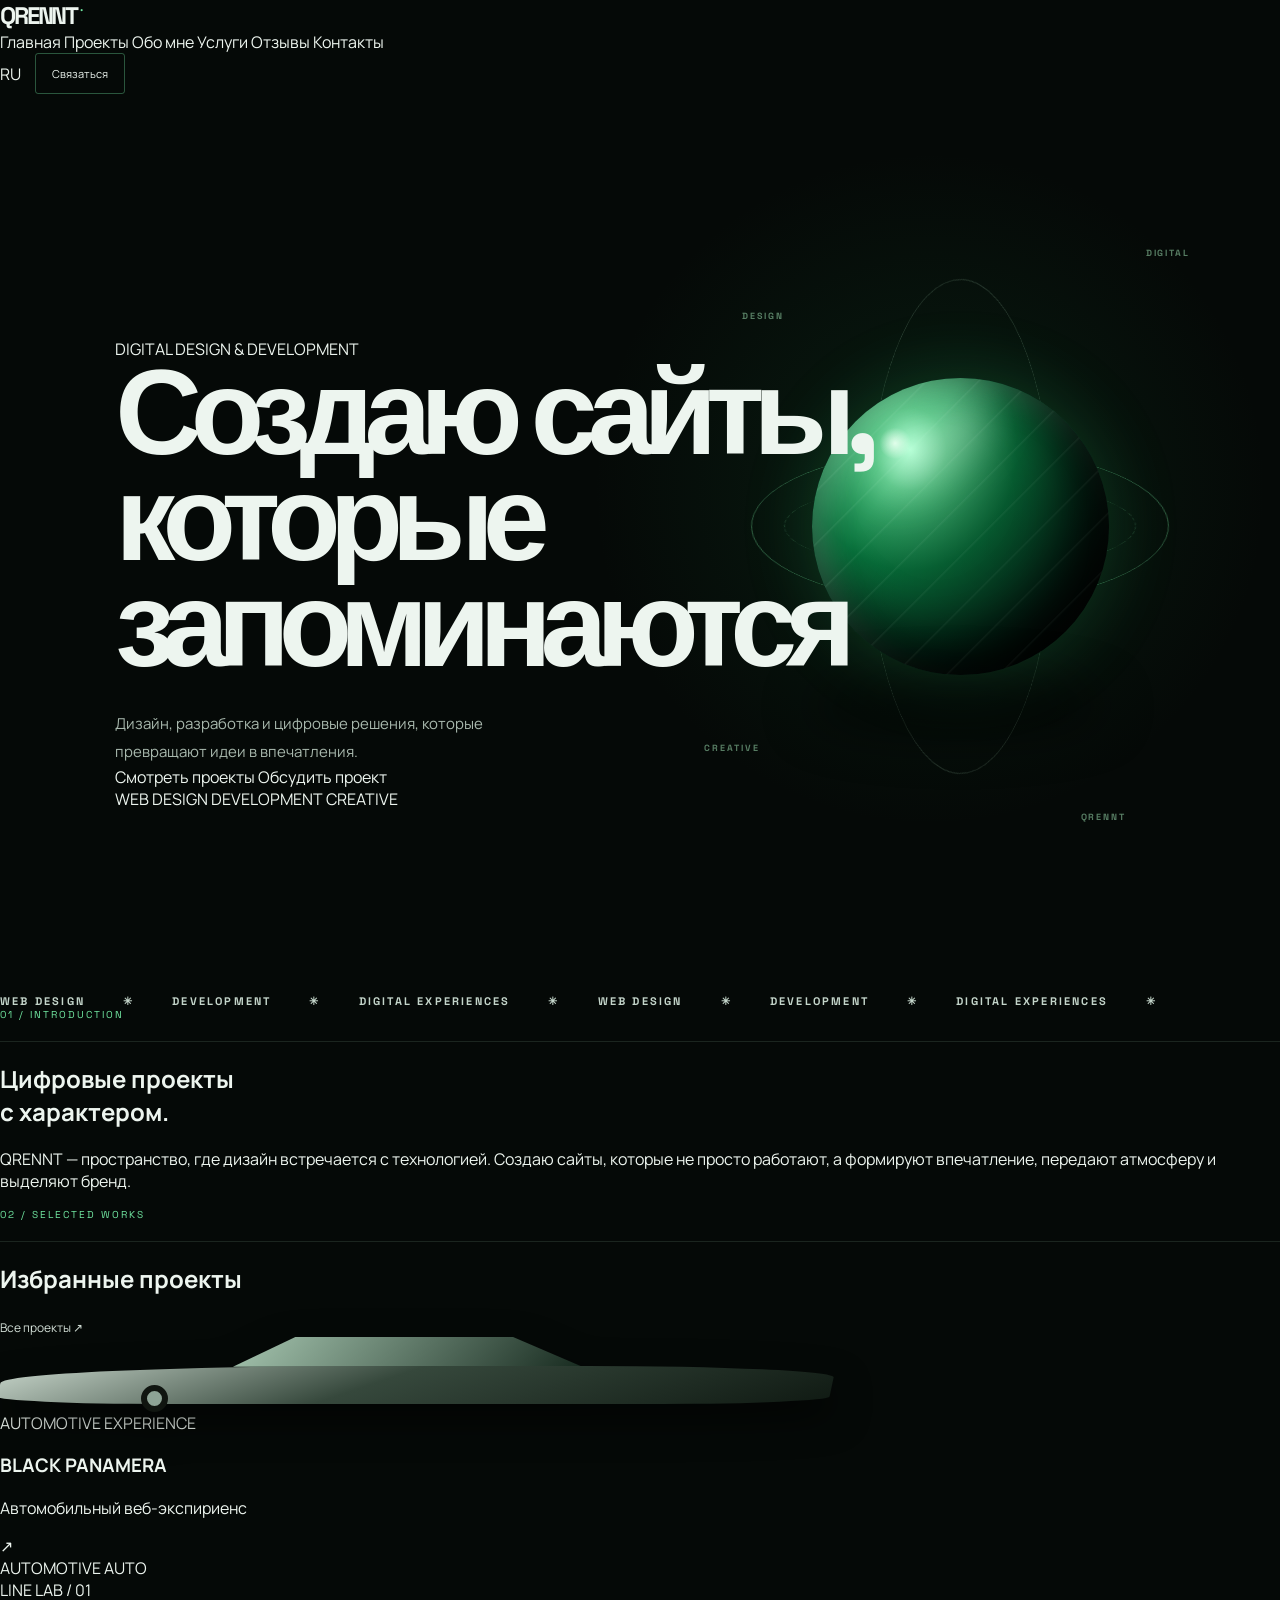
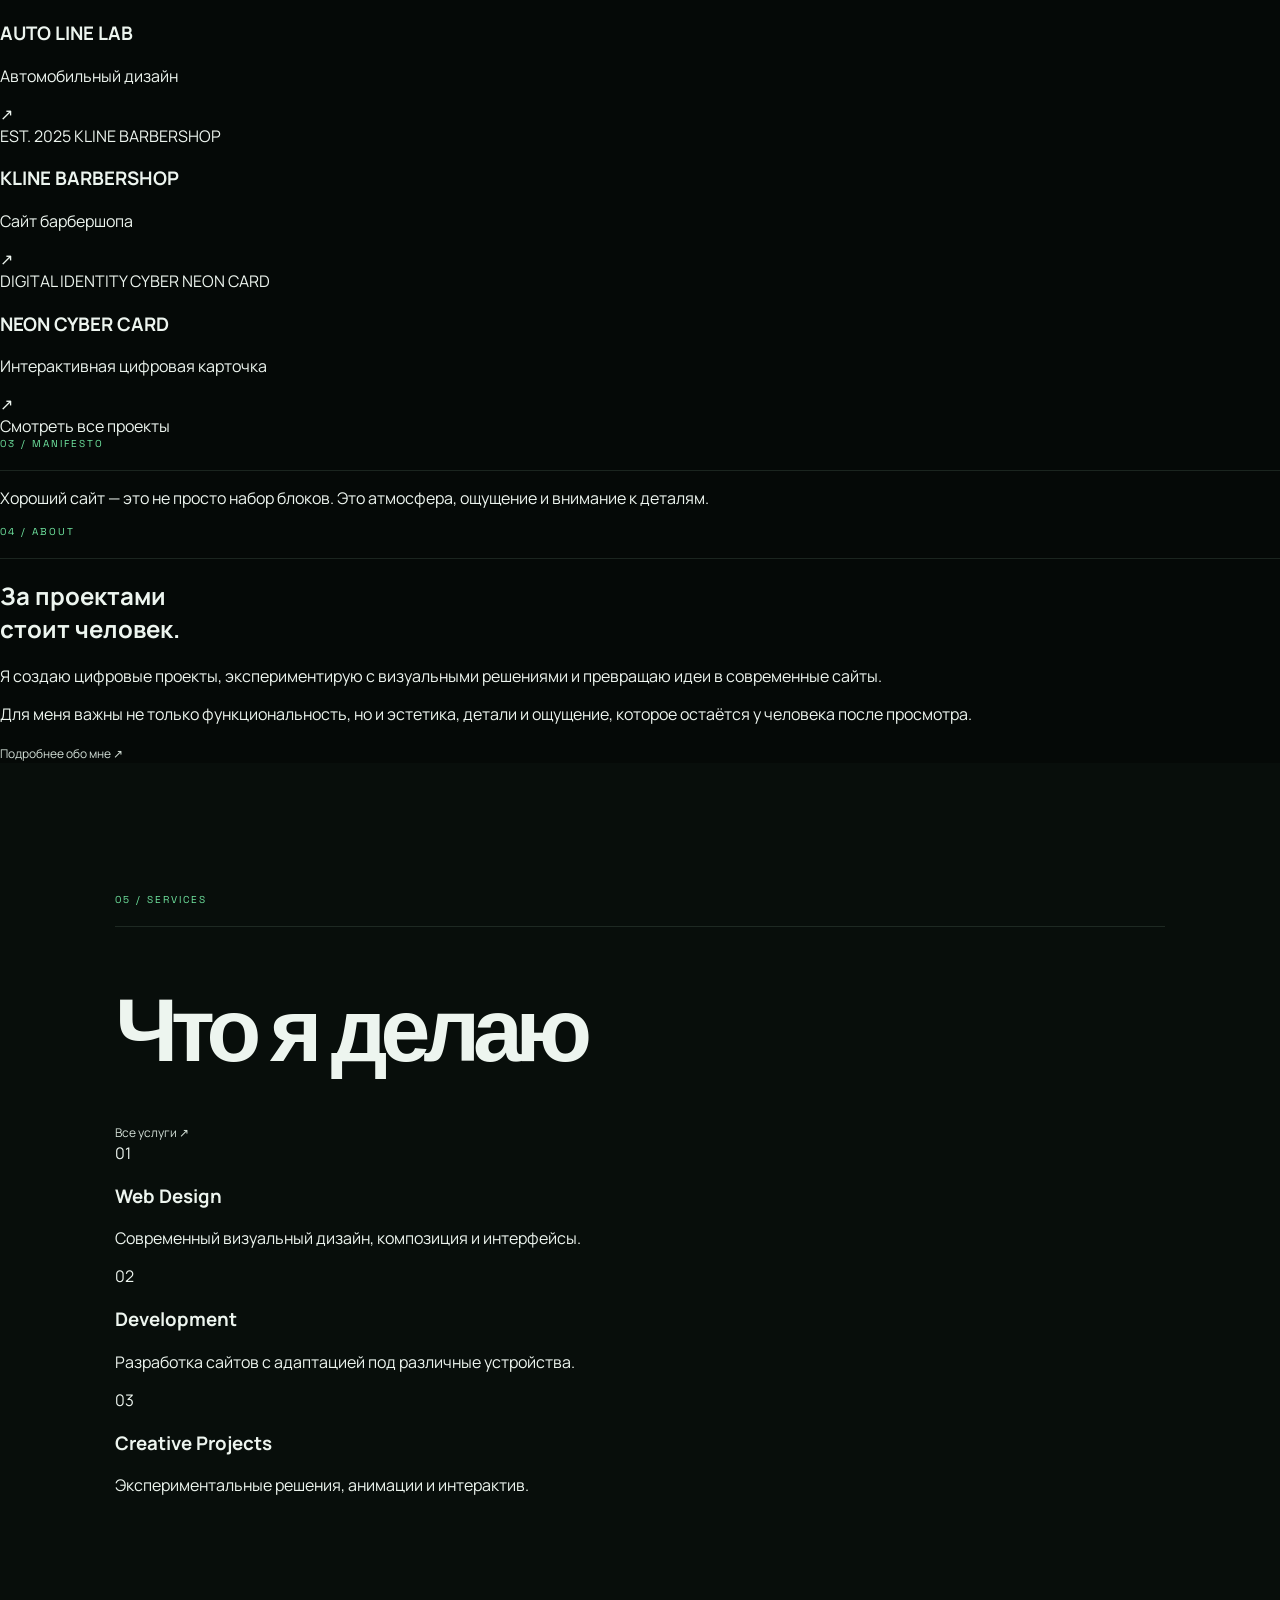
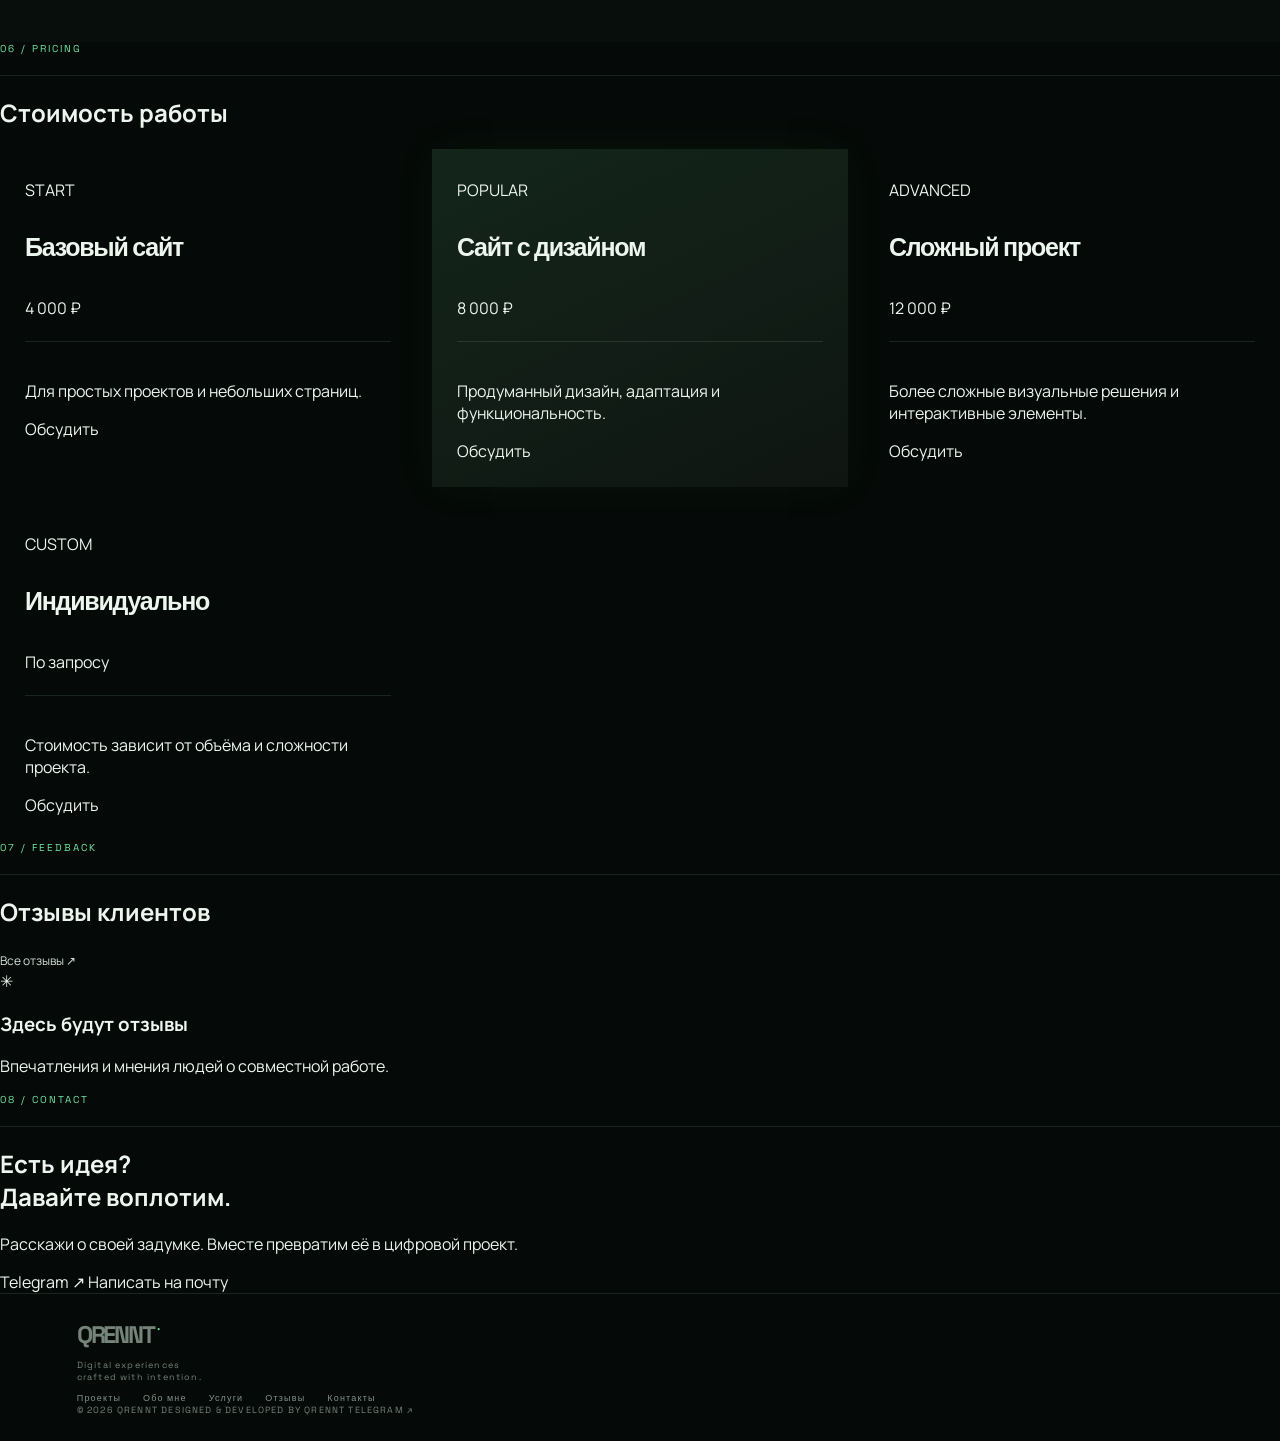
==== commit 8e8bce8e: "Update index.html" ====
--- a/index.html
+++ b/index.html
@@ -15,1113 +15,686 @@
 
   <link rel="stylesheet" href="style.css">
   <script src="script.js" defer></script>
-
-  <style>
-    /* QRENNT HERO CREST */
-
-    .hero-visual {
-      display: flex;
-      align-items: center;
-      justify-content: center;
-      position: relative;
-      overflow: visible;
-    }
-
-    .qrennt-crest-scene {
-      width: 100%;
-      max-width: 560px;
-      min-height: 500px;
-      position: relative;
-      display: flex;
-      align-items: center;
-      justify-content: center;
-      overflow: visible;
-    }
-
-    .qrennt-crest-glow {
-      position: absolute;
-      width: 380px;
-      height: 380px;
-      border-radius: 50%;
-      background: radial-gradient(
-        circle,
-        rgba(46, 190, 105, 0.18) 0%,
-        rgba(24, 100, 57, 0.12) 35%,
-        rgba(5, 8, 6, 0) 72%
-      );
-      filter: blur(35px);
-    }
-
-    .qrennt-crest {
-      width: 290px;
-      height: 350px;
-      position: relative;
-      display: flex;
-      align-items: center;
-      justify-content: center;
-      z-index: 2;
-      flex-shrink: 0;
-    }
-
-    .qrennt-crest-frame {
-      position: relative;
-      width: 230px;
-      height: 285px;
-      display: flex;
-      flex-direction: column;
-      justify-content: center;
-      align-items: center;
-      gap: 22px;
-      border: 1px solid rgba(181, 221, 194, 0.45);
-      border-radius: 48% 48% 44% 44%;
-      background:
-        linear-gradient(145deg, #26352c 0%, #101712 42%, #060907 72%, #17251c 100%);
-      box-shadow:
-        inset 0 0 25px rgba(255, 255, 255, 0.04),
-        inset 0 0 60px rgba(0, 0, 0, 0.65),
-        0 0 35px rgba(72, 190, 120, 0.09);
-    }
-
-    .qrennt-crest-frame::before {
-      content: "";
-      position: absolute;
-      inset: 10px;
-      border: 1px solid rgba(168, 213, 183, 0.14);
-      border-radius: inherit;
-    }
-
-    .qrennt-crest-frame::after {
-      content: "";
-      position: absolute;
-      width: 90%;
-      height: 1px;
-      background: linear-gradient(
-        90deg,
-        transparent,
-        rgba(182, 223, 195, 0.5),
-        transparent
-      );
-      top: 50%;
-      left: 5%;
-    }
-
-    .qrennt-crest-top {
-      position: relative;
-      z-index: 2;
-      font-family: "Space Grotesk", sans-serif;
-      color: #d0e2d5;
-      letter-spacing: 6px;
-      font-size: 14px;
-      font-weight: 700;
-    }
-
-    .qrennt-crest-symbol {
-      position: relative;
-      z-index: 2;
-      width: 145px;
-      height: 165px;
-      color: #c4d8cb;
-      filter: drop-shadow(0 0 10px rgba(112, 230, 160, 0.13));
-    }
-
-    .qrennt-crest-symbol svg {
-      width: 100%;
-      height: 100%;
-      display: block;
-    }
-
-    .qrennt-crest-bottom {
-      position: relative;
-      z-index: 2;
-      font-family: "Space Grotesk", sans-serif;
-      color: #8cae98;
-      letter-spacing: 3px;
-      font-size: 8px;
-      text-align: center;
-    }
-
-    .qrennt-crest-shadow {
-      position: absolute;
-      width: 230px;
-      height: 35px;
-      bottom: 45px;
-      left: 50%;
-      transform: translateX(-50%);
-      border-radius: 50%;
-      background: rgba(0, 0, 0, 0.7);
-      filter: blur(25px);
-    }
-
-    .hero-visual .floating-word {
-      position: absolute;
-      z-index: 3;
-      color: rgba(198, 225, 207, 0.48);
-      font-family: "Space Grotesk", sans-serif;
-      font-size: 11px;
-      letter-spacing: 4px;
-      pointer-events: none;
-    }
-
-    .hero-visual .floating-one {
-      top: 18%;
-      left: 5%;
-    }
-
-    .hero-visual .floating-two {
-      top: 35%;
-      right: 0;
-    }
-
-    .hero-visual .floating-three {
-      bottom: 24%;
-      left: 3%;
-    }
-
-    .hero-visual .floating-four {
-      bottom: 12%;
-      right: 8%;
-    }
-
-    /* FEATURED CAR PREVIEW */
-
-    .featured-car {
-      position: relative;
-      overflow: hidden;
-    }
-
-    .featured-car .mini-car,
-    .featured-car .mini-car-window,
-    .featured-car .mini-car-body,
-    .featured-car .mini-wheel {
-      display: none !important;
-    }
-
-    .featured-car::before {
-      content: "";
-      position: absolute;
-      inset: 0;
-      background:
-        radial-gradient(
-          ellipse at 50% 55%,
-          rgba(45, 120, 75, 0.2),
-          transparent 65%
-        ),
-        linear-gradient(145deg, #101a14, #050806 70%);
-    }
-
-    .featured-car::after {
-      content: "Q";
-      position: absolute;
-      left: 50%;
-      top: 50%;
-      transform: translate(-50%, -50%);
-      width: 130px;
-      height: 155px;
-      display: flex;
-      align-items: center;
-      justify-content: center;
-      border: 1px solid rgba(190, 220, 200, 0.55);
-      border-radius: 48% 48% 45% 45%;
-      background: linear-gradient(145deg, #26352c, #080c09 65%, #17221b);
-      box-shadow:
-        inset 0 0 25px rgba(255,255,255,0.03),
-        0 0 30px rgba(70,190,110,0.08);
-      color: #c9ddcf;
-      font-family: "Space Grotesk", sans-serif;
-      font-size: 65px;
-      font-weight: 600;
-      text-shadow: 0 0 15px rgba(90, 210, 130, 0.2);
-    }
-
-    /* MOBILE */
-
-    @media (max-width: 900px) {
-      .qrennt-crest-scene {
-        min-height: 430px;
-      }
-
-      .qrennt-crest {
-        width: 250px;
-        height: 300px;
-      }
-
-      .qrennt-crest-frame {
-        width: 200px;
-        height: 250px;
-      }
-
-      .qrennt-crest-symbol {
-        width: 125px;
-        height: 145px;
-      }
-    }
-
-    @media (max-width: 680px) {
-      .hero-visual {
-        width: 100%;
-        min-height: 360px;
-        margin-top: 10px;
-      }
-
-      .qrennt-crest-scene {
-        min-height: 360px;
-        width: 100%;
-      }
-
-      .qrennt-crest-glow {
-        width: 270px;
-        height: 270px;
-      }
-
-      .qrennt-crest {
-        width: 220px;
-        height: 270px;
-      }
-
-      .qrennt-crest-frame {
-        width: 175px;
-        height: 220px;
-        gap: 14px;
-      }
-
-      .qrennt-crest-top {
-        font-size: 11px;
-        letter-spacing: 4px;
-      }
-
-      .qrennt-crest-symbol {
-        width: 105px;
-        height: 120px;
-      }
-
-      .qrennt-crest-bottom {
-        font-size: 7px;
-        letter-spacing: 2px;
-      }
-
-      .qrennt-crest-shadow {
-        bottom: 25px;
-        width: 180px;
-      }
-
-      .hero-visual .floating-word {
-        font-size: 8px;
-        letter-spacing: 2px;
-      }
-
-      .hero-visual .floating-one {
-        top: 8%;
-        left: 2%;
-      }
-
-      .hero-visual .floating-two {
-        top: 26%;
-        right: 1%;
-      }
-
-      .hero-visual .floating-three {
-        bottom: 22%;
-        left: 2%;
-      }
-
-      .hero-visual .floating-four {
-        bottom: 10%;
-        right: 4%;
-      }
-
-      .featured-car::after {
-        width: 105px;
-        height: 125px;
-        font-size: 55px;
-      }
-    }
-
-    @media (prefers-reduced-motion: reduce) {
-      .qrennt-crest-scene *,
-      .qrennt-crest-scene *::before,
-      .qrennt-crest-scene *::after {
-        animation: none !important;
-        transition: none !important;
-      }
-    }
-  </style>
 </head>
 
 <body>
 
-  <canvas id="particles"></canvas>
-
-  <div class="ambient ambient-one"></div>
-  <div class="ambient ambient-two"></div>
-
   <!-- HEADER -->
-
-  <header class="site-header">
-
-    <a href="index.html" class="logo">
-      QRENNT<span>.</span>
-    </a>
-
-    <button class="menu-toggle" id="menuToggle" aria-label="Открыть меню">
-      <span></span>
-      <span></span>
-    </button>
-
-    <nav class="nav" id="mainNav">
-      <a href="index.html" class="active" data-i18n="navHome">Главная</a>
-      <a href="projects.html" data-i18n="navProjects">Проекты</a>
-      <a href="about.html" data-i18n="navAbout">Обо мне</a>
-      <a href="services.html" data-i18n="navServices">Услуги</a>
-      <a href="reviews.html" data-i18n="navReviews">Отзывы</a>
-    </nav>
-
-    <div class="header-right">
-
-      <div class="language-switch">
-        <button class="lang active" data-lang="ru">RU</button>
-        <button class="lang" data-lang="en">EN</button>
-        <button class="lang" data-lang="ua">UA</button>
-      </div>
-
-      <a
-        href="https://t.me/qrennt_workich"
-        target="_blank"
-        rel="noopener"
-        class="header-contact"
-        data-i18n="contact"
-      >
-        Связаться ↗
-      </a>
-
-    </div>
-
+  <header class="header">
+    <div class="container header-inner">
+
+      <a href="index.html" class="logo">QRENNT<span>.</span></a>
+
+      <button class="menu-toggle" aria-label="Открыть меню">
+        <span></span>
+        <span></span>
+      </button>
+
+      <nav class="nav">
+        <a href="#home">Главная</a>
+        <a href="#projects">Проекты</a>
+        <a href="about.html">Обо мне</a>
+        <a href="services.html">Услуги</a>
+        <a href="reviews.html">Отзывы</a>
+        <a href="contact.html">Контакты</a>
+      </nav>
+
+      <div class="header-right">
+        <div class="language-switch">
+          <span>RU</span>
+        </div>
+        <a href="https://t.me/qrennt_workich" class="header-contact">
+          Связаться
+        </a>
+      </div>
+
+    </div>
   </header>
 
-
-  <main>
-
-    <!-- HERO -->
-
-    <section class="hero">
+  <!-- HERO -->
+  <section class="hero" id="home">
+
+    <div class="container hero-inner">
 
       <div class="hero-content">
 
-        <div class="hero-topline">
+        <div class="hero-label">
           <span class="status-dot"></span>
-          <span data-i18n="eyebrow">INDEPENDENT DIGITAL CREATOR</span>
-          <span class="hero-year">2026</span>
+          DIGITAL DESIGN & DEVELOPMENT
         </div>
 
         <h1>
-          <span data-i18n="heroLine1">Создаю сайты,</span>
-          <br>
-          <span class="gradient-text" data-i18n="heroLine2">
-            которые запоминаются.
-          </span>
+          Создаю сайты,<br>
+          которые <span>запоминаются</span>
         </h1>
 
-        <p class="hero-description" data-i18n="heroDescription">
-          Разрабатываю современные цифровые пространства,
-          соединяя дизайн, технологии и визуальную эстетику.
+        <p class="hero-description">
+          Дизайн, разработка и цифровые решения,
+          которые превращают идеи в впечатления.
         </p>
 
-        <div class="hero-project-action">
-
-          <a href="projects.html" class="all-projects-button">
-
-            <span class="button-icon">✳</span>
-
-            <span class="button-text">
-              <strong data-i18n="allProjects">
-                Смотреть все проекты
-              </strong>
-
-              <small data-i18n="projectsSubtitle">
-                Мои работы и цифровые эксперименты
-              </small>
-            </span>
-
-            <span class="button-arrow">↗</span>
-
+        <div class="hero-actions">
+          <a href="#projects" class="btn btn-primary">
+            Смотреть проекты
           </a>
 
-          <span class="button-hint" data-i18n="clickToExplore">
-            ОТКРЫТЬ КОЛЛЕКЦИЮ
-          </span>
-
-        </div>
-
-        <div class="hero-bottom-info">
-          <span data-i18n="location">DIGITAL DESIGN / WEB DEVELOPMENT</span>
-          <span>SCROLL TO EXPLORE ↓</span>
-        </div>
-
-      </div>
-
-
-      <!-- QRENNT EMBLEM -->
+          <a href="contact.html" class="btn btn-secondary">
+            Обсудить проект
+          </a>
+        </div>
+
+        <div class="hero-meta">
+          <span>WEB DESIGN</span>
+          <span>DEVELOPMENT</span>
+          <span>CREATIVE</span>
+        </div>
+
+      </div>
+
+      <!-- ORIGINAL EMERALD OBJECT -->
 
       <div class="hero-visual">
 
-        <div class="qrennt-crest-scene">
-
-          <div class="qrennt-crest-glow"></div>
-
-          <div class="qrennt-crest">
-
-            <div class="qrennt-crest-frame">
-
-              <span class="qrennt-crest-top">QRENNT</span>
-
-              <div class="qrennt-crest-symbol">
-
-                <svg viewBox="0 0 120 140" fill="none" xmlns="http://www.w3.org/2000/svg">
-
-                  <path
-                    d="M60 8 L108 27 L101 88 L60 130 L19 88 L12 27 Z"
-                    stroke="currentColor"
-                    stroke-width="2"
-                  />
-
-                  <path
-                    d="M60 17 L98 32 L92 84 L60 116 L28 84 L22 32 Z"
-                    stroke="currentColor"
-                    stroke-width="1"
-                    opacity=".4"
-                  />
-
-                  <path
-                    d="M38 43 L60 29 L82 43 L76 69 L60 82 L44 69 Z"
-                    stroke="currentColor"
-                    stroke-width="2"
-                  />
-
-                  <path
-                    d="M42 92 L60 75 L78 92 L72 102 L60 110 L48 102 Z"
-                    stroke="currentColor"
-                    stroke-width="2"
-                  />
-
-                  <path
-                    d="M35 50 L48 50 L48 62 L35 62 Z"
-                    stroke="currentColor"
-                    stroke-width="1"
-                  />
-
-                  <path
-                    d="M72 50 L85 50 L85 62 L72 62 Z"
-                    stroke="currentColor"
-                    stroke-width="1"
-                  />
-
-                  <path
-                    d="M60 35 L60 72"
-                    stroke="currentColor"
-                    stroke-width="1.5"
-                  />
-
-                  <path
-                    d="M46 70 L60 60 L74 70"
-                    stroke="currentColor"
-                    stroke-width="1.5"
-                  />
-
-                </svg>
-
-              </div>
-
-              <span class="qrennt-crest-bottom">DIGITAL CREATIVE STUDIO</span>
-
-            </div>
-
-          </div>
-
-          <div class="qrennt-crest-shadow"></div>
-
-        </div>
-
-        <span class="floating-word floating-one">CREATIVE</span>
-        <span class="floating-word floating-two">DIGITAL</span>
-        <span class="floating-word floating-three">FUTURE</span>
+        <div class="orb-scene">
+
+          <div class="orb-ring ring-one"></div>
+          <div class="orb-ring ring-two"></div>
+          <div class="orb-ring ring-three"></div>
+
+          <div class="orb-core">
+            <div class="orb-highlight"></div>
+            <div class="orb-inner"></div>
+          </div>
+
+          <div class="orb-shadow"></div>
+
+        </div>
+
+        <span class="floating-word floating-one">DESIGN</span>
+        <span class="floating-word floating-two">CREATIVE</span>
+        <span class="floating-word floating-three">DIGITAL</span>
         <span class="floating-word floating-four">QRENNT</span>
 
       </div>
 
-    </section>
-
-
-    <!-- MARQUEE -->
-
-    <section class="marquee-section">
-
-      <div class="marquee-track">
-        <span>DESIGN</span>
-        <i>✳</i>
-        <span>DEVELOPMENT</span>
-        <i>✳</i>
-        <span>DIGITAL EXPERIENCE</span>
-        <i>✳</i>
-        <span>CREATIVITY</span>
-        <i>✳</i>
-        <span>DESIGN</span>
-        <i>✳</i>
-        <span>DEVELOPMENT</span>
-        <i>✳</i>
-      </div>
-
-    </section>
-
-
-    <!-- INTRO -->
-
-    <section class="intro-section reveal">
+    </div>
+
+  </section>
+
+  <!-- MARQUEE -->
+
+  <section class="marquee">
+    <div class="marquee-track">
+      <span>WEB DESIGN</span>
+      <span>✳</span>
+      <span>DEVELOPMENT</span>
+      <span>✳</span>
+      <span>DIGITAL EXPERIENCES</span>
+      <span>✳</span>
+      <span>WEB DESIGN</span>
+      <span>✳</span>
+      <span>DEVELOPMENT</span>
+      <span>✳</span>
+      <span>DIGITAL EXPERIENCES</span>
+      <span>✳</span>
+    </div>
+  </section>
+
+  <!-- INTRO -->
+
+  <section class="intro section" id="intro">
+
+    <div class="container">
 
       <div class="section-label">
-        <span>01 / ABOUT QRENNT</span>
-        <span>THE CREATIVE PROCESS</span>
-      </div>
-
-      <div class="intro-grid">
-
-        <h2 data-i18n="introTitle">
-          Не просто сайты.
-          <span class="gradient-text">Цифровой характер.</span>
+        <span>01 / INTRODUCTION</span>
+      </div>
+
+      <div class="intro-content">
+
+        <h2>
+          Цифровые проекты<br>
+          с <span>характером.</span>
         </h2>
 
-        <div class="intro-text">
-          <p data-i18n="introText">
-            QRENNT — пространство, где идеи превращаются
-            в современные цифровые проекты. Я уделяю внимание
-            деталям, атмосфере, удобству и визуальной подаче.
-          </p>
-
-          <a href="about.html" class="text-link">
-            <span data-i18n="aboutMore">Подробнее обо мне</span>
-            <span>↗</span>
-          </a>
-        </div>
-
-      </div>
-
-    </section>
-
-
-    <!-- SELECTED PROJECTS -->
-
-    <section class="featured-section" id="featured">
-
-      <div class="section-label">
-        <span>02 / SELECTED WORKS</span>
-        <span>2026</span>
-      </div>
-
-      <div class="featured-heading">
-        <h2 data-i18n="featuredTitle">
-          Избранные <span class="gradient-text">работы.</span>
-        </h2>
-
-        <a href="projects.html" class="view-all-link">
-          <span data-i18n="allProjects">Смотреть все проекты</span>
-          <span>↗</span>
-        </a>
-      </div>
-
-
-      <div class="featured-grid">
-
-        <a href="projects/3d-car-site/index.html" class="featured-card reveal">
-          <div class="featured-image featured-car">
-            <span class="featured-number">01 / 07</span>
+        <p>
+          QRENNT — пространство, где дизайн встречается
+          с технологией. Создаю сайты, которые не просто
+          работают, а формируют впечатление, передают
+          атмосферу и выделяют бренд.
+        </p>
+
+      </div>
+
+    </div>
+
+  </section>
+
+  <!-- PROJECTS -->
+
+  <section class="projects-section section" id="projects">
+
+    <div class="container">
+
+      <div class="section-heading">
+
+        <div>
+          <div class="section-label">
+            <span>02 / SELECTED WORKS</span>
+          </div>
+
+          <h2>Избранные <span>проекты</span></h2>
+        </div>
+
+        <a href="projects.html" class="text-link">
+          Все проекты ↗
+        </a>
+
+      </div>
+
+      <div class="projects-grid">
+
+        <!-- BLACK PANAMERA -->
+
+        <a href="projects/3d-car-site/index.html"
+           class="project-card project-card-large">
+
+          <div class="project-visual featured-car">
+
             <div class="mini-car">
+
               <div class="mini-car-window"></div>
               <div class="mini-car-body"></div>
               <div class="mini-wheel"></div>
-              <div class="mini-wheel second-wheel"></div>
-            </div>
-            <span class="featured-category">AUTOMOTIVE</span>
-          </div>
-
-          <div class="featured-info">
+              <div class="second-wheel"></div>
+
+            </div>
+
+            <div class="project-visual-label">
+              AUTOMOTIVE EXPERIENCE
+            </div>
+
+          </div>
+
+          <div class="project-info">
+
             <div>
               <h3>BLACK PANAMERA</h3>
-              <p data-i18n="featuredCar">Автомобильный цифровой опыт</p>
-            </div>
-            <span class="featured-arrow">↗</span>
-          </div>
-        </a>
-
-
-        <a href="projects/AUTO-LINE-LAB/index.html" class="featured-card reveal">
-          <div class="featured-image featured-auto">
-            <span class="featured-number">02 / 07</span>
-            <div class="auto-art">
-              <span>AUTO</span>
-              <strong>LINE</strong>
-              <i>LAB</i>
-            </div>
-            <span class="featured-category">AUTO SERVICE</span>
-          </div>
-
-          <div class="featured-info">
+              <p>Автомобильный веб-экспириенс</p>
+            </div>
+
+            <span class="project-arrow">↗</span>
+
+          </div>
+
+        </a>
+
+        <!-- AUTO LINE LAB -->
+
+        <a href="projects/AUTO-LINE-LAB/index.html"
+           class="project-card">
+
+          <div class="project-visual visual-auto">
+
+            <div class="auto-visual-content">
+              <span class="auto-small">AUTOMOTIVE</span>
+              <span class="auto-big">AUTO<br>LINE</span>
+              <span class="auto-bottom">LAB / 01</span>
+            </div>
+
+          </div>
+
+          <div class="project-info">
+
             <div>
               <h3>AUTO LINE LAB</h3>
-              <p data-i18n="featuredAuto">Современный автомобильный сервис</p>
-            </div>
-            <span class="featured-arrow">↗</span>
-          </div>
-        </a>
-
-
-        <a href="projects/БАРБЕРШОП/index.html" class="featured-card reveal">
-          <div class="featured-image featured-barber">
-            <span class="featured-number">03 / 07</span>
-            <div class="barber-art">K<span>.</span></div>
-            <span class="featured-category">BARBERSHOP</span>
-          </div>
-
-          <div class="featured-info">
+              <p>Автомобильный дизайн</p>
+            </div>
+
+            <span class="project-arrow">↗</span>
+
+          </div>
+
+        </a>
+
+        <!-- BARBERSHOP -->
+
+        <a href="projects/БАРБЕРШОП/index.html"
+           class="project-card">
+
+          <div class="project-visual visual-barber">
+
+            <div class="barber-visual-content">
+              <span class="barber-small">EST. 2025</span>
+              <span class="barber-big">KLINE</span>
+              <span class="barber-bottom">BARBERSHOP</span>
+            </div>
+
+          </div>
+
+          <div class="project-info">
+
             <div>
               <h3>KLINE BARBERSHOP</h3>
-              <p data-i18n="featuredBarber">Стиль и цифровая презентация</p>
-            </div>
-            <span class="featured-arrow">↗</span>
-          </div>
-        </a>
-
-
-        <a href="projects/neon-cyber-card/index.html" class="featured-card reveal">
-          <div class="featured-image featured-cyber">
-            <span class="featured-number">05 / 07</span>
-            <div class="cyber-art">
-              <small>QRENNT / DIGITAL</small>
-              <strong>NEON<br>CYBER</strong>
-            </div>
-            <span class="featured-category">INTERACTIVE</span>
-          </div>
-
-          <div class="featured-info">
+              <p>Сайт барбершопа</p>
+            </div>
+
+            <span class="project-arrow">↗</span>
+
+          </div>
+
+        </a>
+
+        <!-- NEON CYBER CARD -->
+
+        <a href="projects/neon-cyber-card/index.html"
+           class="project-card">
+
+          <div class="project-visual visual-cyber">
+
+            <div class="cyber-visual-content">
+              <span class="cyber-small">DIGITAL IDENTITY</span>
+              <span class="cyber-big">CYBER</span>
+              <span class="cyber-bottom">NEON CARD</span>
+            </div>
+
+          </div>
+
+          <div class="project-info">
+
             <div>
               <h3>NEON CYBER CARD</h3>
-              <p data-i18n="featuredCyber">Футуристичный интерактивный дизайн</p>
-            </div>
-            <span class="featured-arrow">↗</span>
-          </div>
-        </a>
-
-      </div>
-
-
-      <a href="projects.html" class="all-projects-bottom">
-        <span class="bottom-button-icon">✳</span>
-        <span data-i18n="allProjects">Смотреть все проекты</span>
-        <span class="bottom-button-arrow">↗</span>
-      </a>
-
-    </section>
-
-
-    <!-- MANIFESTO -->
-
-    <section class="manifesto-section reveal">
-
-      <div class="manifesto-orb"></div>
-
-      <span class="section-label">03 / OUR PHILOSOPHY</span>
-
-      <h2 data-i18n="manifestoTitle">
-        Большие идеи начинаются
-        <span class="gradient-text">с деталей.</span>
-      </h2>
-
-      <p data-i18n="manifestoText">
-        Каждый элемент должен иметь смысл.
-        Каждый экран должен создавать впечатление.
-        Каждый проект должен отличаться.
-      </p>
-
-    </section>
-
-
-    <!-- ABOUT ME -->
-
-    <section class="about-me-section reveal" id="about">
+              <p>Интерактивная цифровая карточка</p>
+            </div>
+
+            <span class="project-arrow">↗</span>
+
+          </div>
+
+        </a>
+
+      </div>
+
+      <div class="projects-bottom">
+        <a href="projects.html" class="btn btn-secondary">
+          Смотреть все проекты
+        </a>
+      </div>
+
+    </div>
+
+  </section>
+
+  <!-- MANIFESTO -->
+
+  <section class="manifesto section">
+
+    <div class="container">
 
       <div class="section-label">
-        <span>04 / ABOUT THE CREATOR</span>
-        <span>BEHIND QRENNT</span>
-      </div>
-
-      <div class="about-me-grid">
-
-        <div class="about-me-visual">
-          <div class="about-orbit orbit-one"></div>
-          <div class="about-orbit orbit-two"></div>
-
-          <div class="about-monogram">
-            <span>Q</span>
-            <i>QRENNT</i>
-          </div>
-
-          <span class="about-visual-caption">INDEPENDENT DIGITAL CREATOR</span>
-        </div>
-
-        <div class="about-me-content">
-
-          <span class="about-kicker">HELLO, I'M QRENNT</span>
-
-          <h2>
-            Создаю цифровые
-            <span class="gradient-text">впечатления.</span>
-          </h2>
+        <span>03 / MANIFESTO</span>
+      </div>
+
+      <div class="manifesto-content">
+
+        <p class="manifesto-text">
+          Хороший сайт — это не просто набор блоков.
+          Это <span>атмосфера</span>, ощущение и
+          <span>внимание к деталям.</span>
+        </p>
+
+      </div>
+
+    </div>
+
+  </section>
+
+  <!-- ABOUT -->
+
+  <section class="about-preview section" id="about">
+
+    <div class="container about-grid">
+
+      <div class="about-left">
+
+        <div class="section-label">
+          <span>04 / ABOUT</span>
+        </div>
+
+        <h2>
+          За проектами<br>
+          стоит <span>человек.</span>
+        </h2>
+
+      </div>
+
+      <div class="about-right">
+
+        <p>
+          Я создаю цифровые проекты, экспериментирую
+          с визуальными решениями и превращаю идеи
+          в современные сайты.
+        </p>
+
+        <p>
+          Для меня важны не только функциональность,
+          но и эстетика, детали и ощущение,
+          которое остаётся у человека после просмотра.
+        </p>
+
+        <a href="about.html" class="text-link">
+          Подробнее обо мне ↗
+        </a>
+
+      </div>
+
+    </div>
+
+  </section>
+
+  <!-- SERVICES -->
+
+  <section class="services-preview section" id="services">
+
+    <div class="container">
+
+      <div class="section-heading">
+
+        <div>
+          <div class="section-label">
+            <span>05 / SERVICES</span>
+          </div>
+
+          <h2>Что я <span>делаю</span></h2>
+        </div>
+
+        <a href="services.html" class="text-link">
+          Все услуги ↗
+        </a>
+
+      </div>
+
+      <div class="services-grid">
+
+        <div class="service-card">
+
+          <span class="service-number">01</span>
+
+          <h3>Web Design</h3>
 
           <p>
-            Я — независимый digital creator, которому нравится
-            превращать идеи в необычные цифровые проекты.
-            Для меня сайт — это не просто набор страниц,
-            а сочетание визуального стиля, технологий
-            и удобства использования.
+            Современный визуальный дизайн,
+            композиция и интерфейсы.
           </p>
 
+        </div>
+
+        <div class="service-card">
+
+          <span class="service-number">02</span>
+
+          <h3>Development</h3>
+
           <p>
-            В каждом проекте я экспериментирую с дизайном,
-            анимациями и интерактивностью, чтобы создавать
-            что-то действительно запоминающееся.
+            Разработка сайтов с адаптацией
+            под различные устройства.
           </p>
 
-          <div class="about-skills">
-            <span>WEB DEVELOPMENT</span>
-            <span>UI / UX DESIGN</span>
-            <span>CREATIVE DESIGN</span>
-            <span>ANIMATIONS</span>
-          </div>
-
-          <a href="about.html" class="text-link">
-            <span>Больше обо мне</span>
-            <span>↗</span>
+        </div>
+
+        <div class="service-card">
+
+          <span class="service-number">03</span>
+
+          <h3>Creative Projects</h3>
+
+          <p>
+            Экспериментальные решения,
+            анимации и интерактив.
+          </p>
+
+        </div>
+
+      </div>
+
+    </div>
+
+  </section>
+
+  <!-- PRICING -->
+
+  <section class="pricing-preview section" id="pricing">
+
+    <div class="container">
+
+      <div class="section-heading">
+
+        <div>
+          <div class="section-label">
+            <span>06 / PRICING</span>
+          </div>
+
+          <h2>Стоимость <span>работы</span></h2>
+        </div>
+
+      </div>
+
+      <div class="pricing-grid">
+
+        <div class="pricing-card">
+
+          <span class="pricing-label">START</span>
+
+          <h3>Базовый сайт</h3>
+
+          <div class="pricing-price">
+            4 000 ₽
+          </div>
+
+          <p>
+            Для простых проектов
+            и небольших страниц.
+          </p>
+
+          <a href="contact.html" class="btn btn-secondary">
+            Обсудить
           </a>
 
         </div>
 
-      </div>
-
-    </section>
-
-
-    <!-- SERVICES PREVIEW -->
-
-    <section class="services-preview reveal">
-
-      <div class="section-label">
-        <span>05 / WHAT I DO</span>
-        <span>CREATIVE SERVICES</span>
-      </div>
-
-      <h2 data-i18n="servicesTitle">
-        От идеи до <span class="gradient-text">результата.</span>
-      </h2>
-
-      <div class="service-mini-grid">
-
-        <div class="service-mini glass-panel">
-          <span class="service-icon">◈</span>
-          <h3 data-i18n="serviceOne">Разработка сайтов</h3>
-          <p data-i18n="serviceOneText">Современные сайты с индивидуальным дизайном.</p>
-          <span class="service-index">01</span>
-        </div>
-
-        <div class="service-mini glass-panel">
-          <span class="service-icon">✳</span>
-          <h3 data-i18n="serviceTwo">Веб-дизайн</h3>
-          <p data-i18n="serviceTwoText">Продуманная визуальная система и интерфейсы.</p>
-          <span class="service-index">02</span>
-        </div>
-
-        <div class="service-mini glass-panel">
-          <span class="service-icon">⌘</span>
-          <h3 data-i18n="serviceThree">Анимации</h3>
-          <p data-i18n="serviceThreeText">Интерактивность и движение в деталях.</p>
-          <span class="service-index">03</span>
-        </div>
-
-      </div>
-
-      <a href="services.html" class="text-link">
-        <span data-i18n="allServices">Все услуги</span>
-        <span>↗</span>
-      </a>
-
-    </section>
-
-
-    <!-- PRICING -->
-
-    <section class="pricing-section reveal" id="pricing">
-
-      <div class="section-label">
-        <span>06 / INVESTMENT</span>
-        <span>TRANSPARENT PRICING</span>
-      </div>
-
-      <div class="pricing-heading">
+        <div class="pricing-card pricing-featured">
+
+          <span class="pricing-label">POPULAR</span>
+
+          <h3>Сайт с дизайном</h3>
+
+          <div class="pricing-price">
+            8 000 ₽
+          </div>
+
+          <p>
+            Продуманный дизайн,
+            адаптация и функциональность.
+          </p>
+
+          <a href="contact.html" class="btn btn-primary">
+            Обсудить
+          </a>
+
+        </div>
+
+        <div class="pricing-card">
+
+          <span class="pricing-label">ADVANCED</span>
+
+          <h3>Сложный проект</h3>
+
+          <div class="pricing-price">
+            12 000 ₽
+          </div>
+
+          <p>
+            Более сложные визуальные решения
+            и интерактивные элементы.
+          </p>
+
+          <a href="contact.html" class="btn btn-secondary">
+            Обсудить
+          </a>
+
+        </div>
+
+        <div class="pricing-card">
+
+          <span class="pricing-label">CUSTOM</span>
+
+          <h3>Индивидуально</h3>
+
+          <div class="pricing-price">
+            По запросу
+          </div>
+
+          <p>
+            Стоимость зависит от объёма
+            и сложности проекта.
+          </p>
+
+          <a href="contact.html" class="btn btn-secondary">
+            Обсудить
+          </a>
+
+        </div>
+
+      </div>
+
+    </div>
+
+  </section>
+
+  <!-- REVIEWS -->
+
+  <section class="reviews-preview section" id="reviews">
+
+    <div class="container">
+
+      <div class="section-heading">
+
         <div>
-          <span class="pricing-kicker">CHOOSE YOUR EXPERIENCE</span>
-          <h2>
-            Услуги и
-            <span class="gradient-text">стоимость.</span>
-          </h2>
-        </div>
+          <div class="section-label">
+            <span>07 / FEEDBACK</span>
+          </div>
+
+          <h2>Отзывы <span>клиентов</span></h2>
+        </div>
+
+        <a href="reviews.html" class="text-link">
+          Все отзывы ↗
+        </a>
+
+      </div>
+
+      <div class="reviews-placeholder">
+
+        <div class="reviews-placeholder-icon">
+          ✳
+        </div>
+
+        <h3>Здесь будут отзывы</h3>
 
         <p>
-          Каждый проект индивидуален.
-          Итоговая стоимость зависит от сложности,
-          функциональности и объёма работы.
+          Впечатления и мнения людей
+          о совместной работе.
         </p>
-      </div>
-
-      <div class="pricing-grid">
-
-        <article class="pricing-card glass-panel">
-
-          <span class="pricing-number">01 / START</span>
-          <h3>Landing Page</h3>
-
-          <p class="pricing-description">
-            Стильная одностраничная презентация
-            для бренда, услуги или проекта.
-          </p>
-
-          <div class="pricing-price">
-            <span>от</span>
-            <strong>4 000 ₽</strong>
-          </div>
-
-          <ul>
-            <li>Индивидуальный дизайн</li>
-            <li>Адаптация под телефон</li>
-            <li>Основные анимации</li>
-            <li>Форма или контакты</li>
-          </ul>
+
+      </div>
+
+    </div>
+
+  </section>
+
+  <!-- CONTACT -->
+
+  <section class="contact-preview section" id="contact">
+
+    <div class="container">
+
+      <div class="contact-content">
+
+        <div class="section-label">
+          <span>08 / CONTACT</span>
+        </div>
+
+        <h2>
+          Есть идея?<br>
+          <span>Давайте воплотим.</span>
+        </h2>
+
+        <p>
+          Расскажи о своей задумке.
+          Вместе превратим её в цифровой проект.
+        </p>
+
+        <div class="contact-actions">
 
           <a href="https://t.me/qrennt_workich"
-             target="_blank"
-             rel="noopener"
-             class="pricing-button">
-            Обсудить проект <span>↗</span>
+             class="btn btn-primary">
+            Telegram ↗
           </a>
 
-        </article>
-
-
-        <article class="pricing-card pricing-featured glass-panel">
-
-          <span class="pricing-popular">POPULAR CHOICE</span>
-          <span class="pricing-number">02 / BUSINESS</span>
-
-          <h3>Multi-page</h3>
-
-          <p class="pricing-description">
-            Многостраничный сайт с полноценной
-            структурой и несколькими разделами.
-          </p>
-
-          <div class="pricing-price">
-            <span>от</span>
-            <strong>8 000 ₽</strong>
-          </div>
-
-          <ul>
-            <li>Уникальный дизайн страниц</li>
-            <li>Адаптивная вёрстка</li>
-            <li>Анимации и эффекты</li>
-            <li>Навигация между разделами</li>
-          </ul>
-
-          <a href="https://t.me/qrennt_workich"
-             target="_blank"
-             rel="noopener"
-             class="pricing-button">
-            Обсудить проект <span>↗</span>
+          <a href="mailto:qrenntw@gmail.com"
+             class="btn btn-secondary">
+            Написать на почту
           </a>
 
-        </article>
-
-
-        <article class="pricing-card glass-panel">
-
-          <span class="pricing-number">03 / CUSTOM</span>
-          <h3>Custom Project</h3>
-
-          <p class="pricing-description">
-            Нестандартные цифровые решения
-            с особым дизайном и функциональностью.
-          </p>
-
-          <div class="pricing-price">
-            <span>от</span>
-            <strong>12 000 ₽</strong>
-          </div>
-
-          <ul>
-            <li>Индивидуальная концепция</li>
-            <li>Сложные визуальные эффекты</li>
-            <li>Интерактивные элементы</li>
-            <li>Особая структура проекта</li>
-          </ul>
-
-          <a href="https://t.me/qrennt_workich"
-             target="_blank"
-             rel="noopener"
-             class="pricing-button">
-            Обсудить проект <span>↗</span>
-          </a>
-
-        </article>
-
-      </div>
-
-      <p class="pricing-note">
-        * Указаны стартовые ориентиры. Финальная стоимость
-        согласовывается до начала работы.
-      </p>
-
-    </section>
-
-
-    <!-- REVIEWS -->
-
-    <section class="reviews-section reveal" id="reviews">
-
-      <div class="section-label">
-        <span>07 / CLIENT FEEDBACK</span>
-        <span>REAL EXPERIENCES</span>
-      </div>
-
-      <div class="reviews-heading">
-        <div>
-          <span class="pricing-kicker">WHAT PEOPLE SAY</span>
-          <h2>
-            Мнение о
-            <span class="gradient-text">работе.</span>
-          </h2>
-        </div>
-
-        <span class="reviews-symbol">“</span>
-      </div>
-
-      <div class="reviews-grid">
-
-        <article class="review-card glass-panel">
-          <span class="review-status">REVIEW SLOT 01</span>
-          <div class="review-stars">★★★★★</div>
-
-          <p>
-            Здесь появится настоящий отзыв клиента
-            о работе над проектом.
-          </p>
-
-          <div class="review-author">
-            <div class="review-avatar">01</div>
-            <div>
-              <strong>Имя клиента</strong>
-              <span>Название проекта</span>
-            </div>
-          </div>
-        </article>
-
-
-        <article class="review-card glass-panel">
-          <span class="review-status">REVIEW SLOT 02</span>
-          <div class="review-stars">★★★★★</div>
-
-          <p>
-            Здесь появится настоящий отзыв клиента
-            о дизайне, процессе и результате.
-          </p>
-
-          <div class="review-author">
-            <div class="review-avatar">02</div>
-            <div>
-              <strong>Имя клиента</strong>
-              <span>Название проекта</span>
-            </div>
-          </div>
-        </article>
-
-
-        <article class="review-card glass-panel">
-          <span class="review-status">REVIEW SLOT 03</span>
-          <div class="review-stars">★★★★★</div>
-
-          <p>
-            Здесь появится ещё один отзыв
-            после завершения проекта.
-          </p>
-
-          <div class="review-author">
-            <div class="review-avatar">03</div>
-            <div>
-              <strong>Имя клиента</strong>
-              <span>Название проекта</span>
-            </div>
-          </div>
-        </article>
-
-      </div>
-
-      <p class="reviews-note">
-        Здесь будут размещаться отзывы реальных клиентов.
-      </p>
-
-    </section>
-
-
-    <!-- CONTACT CTA -->
-
-    <section class="contact-section reveal">
-
-      <span class="section-label">08 / START SOMETHING NEW</span>
-
-      <h2 data-i18n="contactTitle">
-        Есть идея?
-        <span class="gradient-text">Создадим её вместе.</span>
-      </h2>
-
-      <p data-i18n="contactText">
-        Расскажи о своей задумке — обсудим, каким может быть твой проект.
-      </p>
-
-      <a
-        href="https://t.me/qrennt_workich"
-        target="_blank"
-        rel="noopener"
-        class="contact-main-button"
-      >
-        <span data-i18n="contactButton">Написать в Telegram</span>
-        <span>↗</span>
-      </a>
-
-      <a href="mailto:qrenntw@gmail.com" class="email-link">
-        qrenntw@gmail.com
-      </a>
-
-    </section>
-
-  </main>
-
+        </div>
+
+      </div>
+
+    </div>
+
+  </section>
 
   <!-- FOOTER -->
 
   <footer class="footer">
 
-    <a href="index.html" class="logo">
-      QRENNT<span>.</span>
-    </a>
-
-    <span>© 2026 QRENNT. <span data-i18n="rights">Все права защищены.</span></span>
-
-    <div class="footer-links">
-      <a href="https://t.me/qrennt_workich" target="_blank" rel="noopener">TELEGRAM ↗</a>
-      <a href="mailto:qrenntw@gmail.com">EMAIL ↗</a>
+    <div class="container footer-inner">
+
+      <div class="footer-top">
+
+        <a href="index.html" class="logo">
+          QRENNT<span>.</span>
+        </a>
+
+        <p>
+          Digital experiences<br>
+          crafted with intention.
+        </p>
+
+      </div>
+
+      <div class="footer-links">
+
+        <a href="projects.html">Проекты</a>
+        <a href="about.html">Обо мне</a>
+        <a href="services.html">Услуги</a>
+        <a href="reviews.html">Отзывы</a>
+        <a href="contact.html">Контакты</a>
+
+      </div>
+
+      <div class="footer-bottom">
+
+        <span>© 2026 QRENNT</span>
+
+        <span>DESIGNED & DEVELOPED BY QRENNT</span>
+
+        <a href="https://t.me/qrennt_workich">
+          TELEGRAM ↗
+        </a>
+
+      </div>
+
     </div>
 
   </footer>
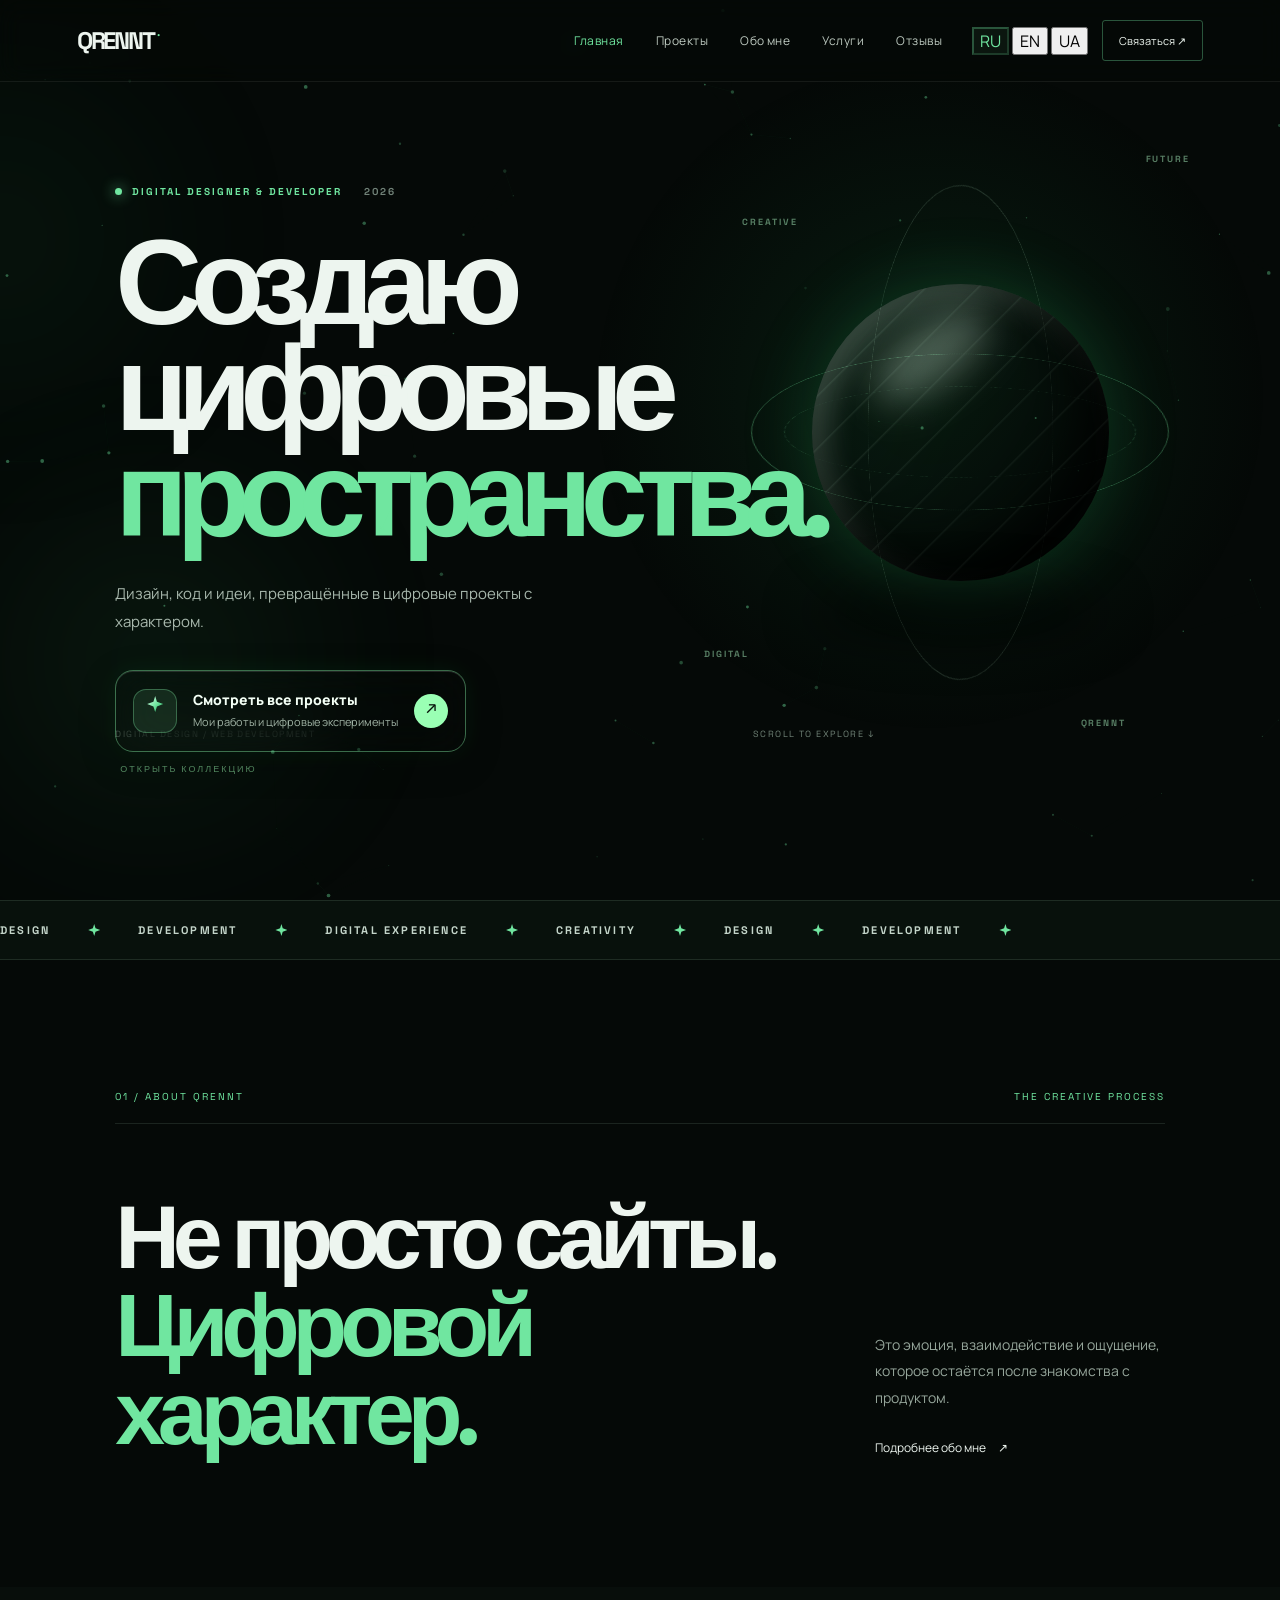
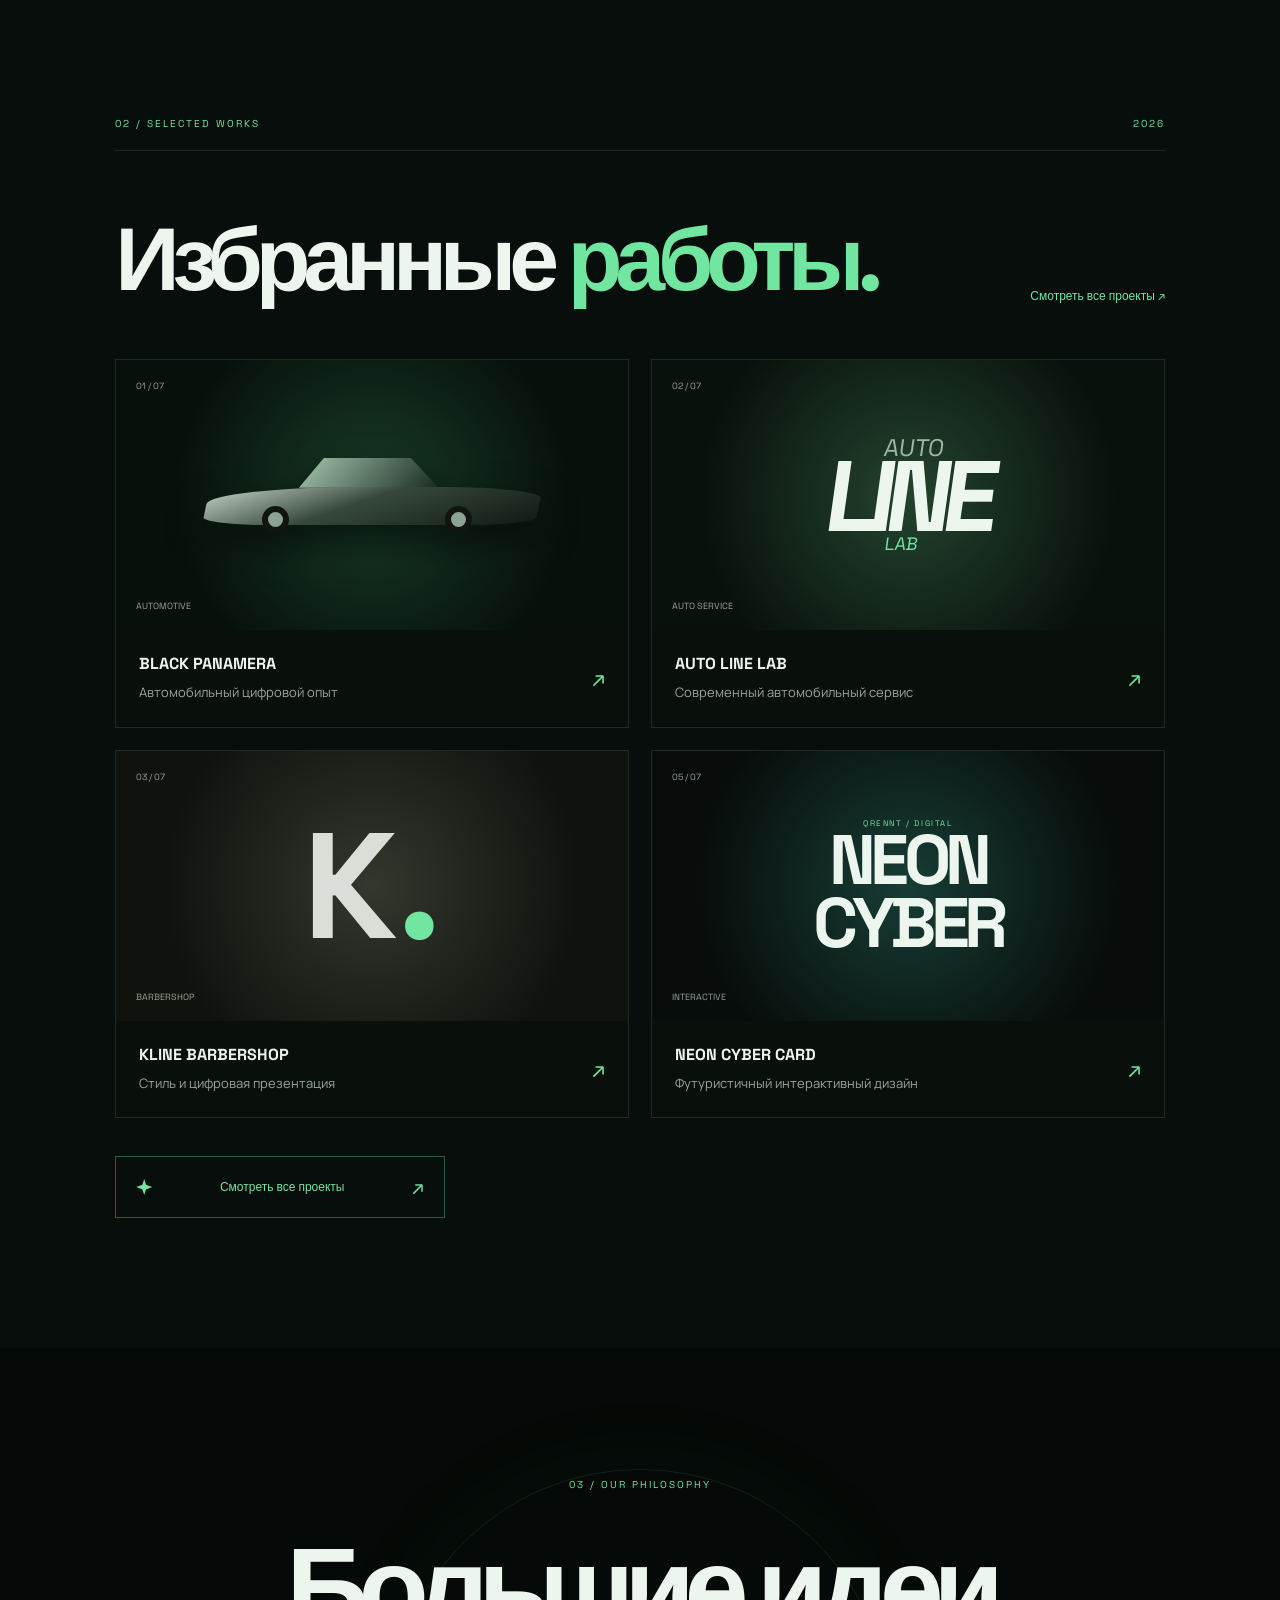
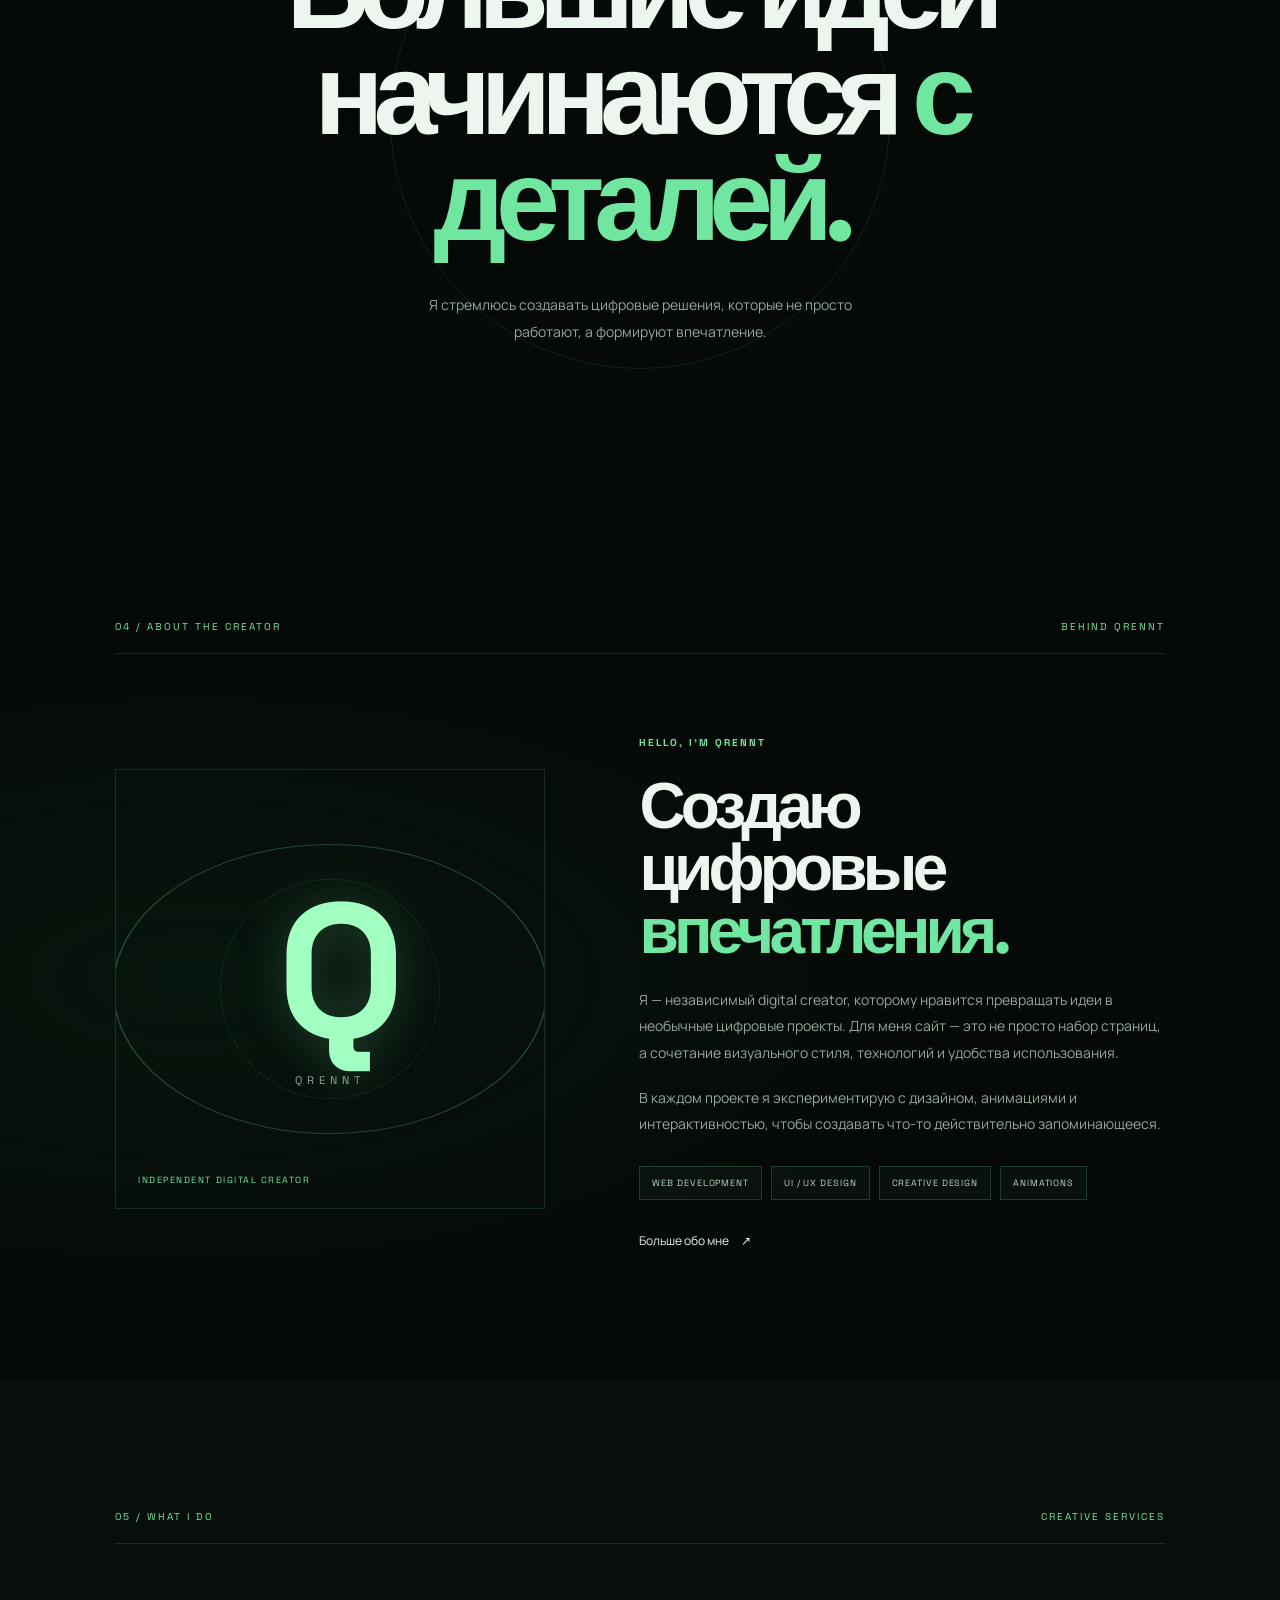
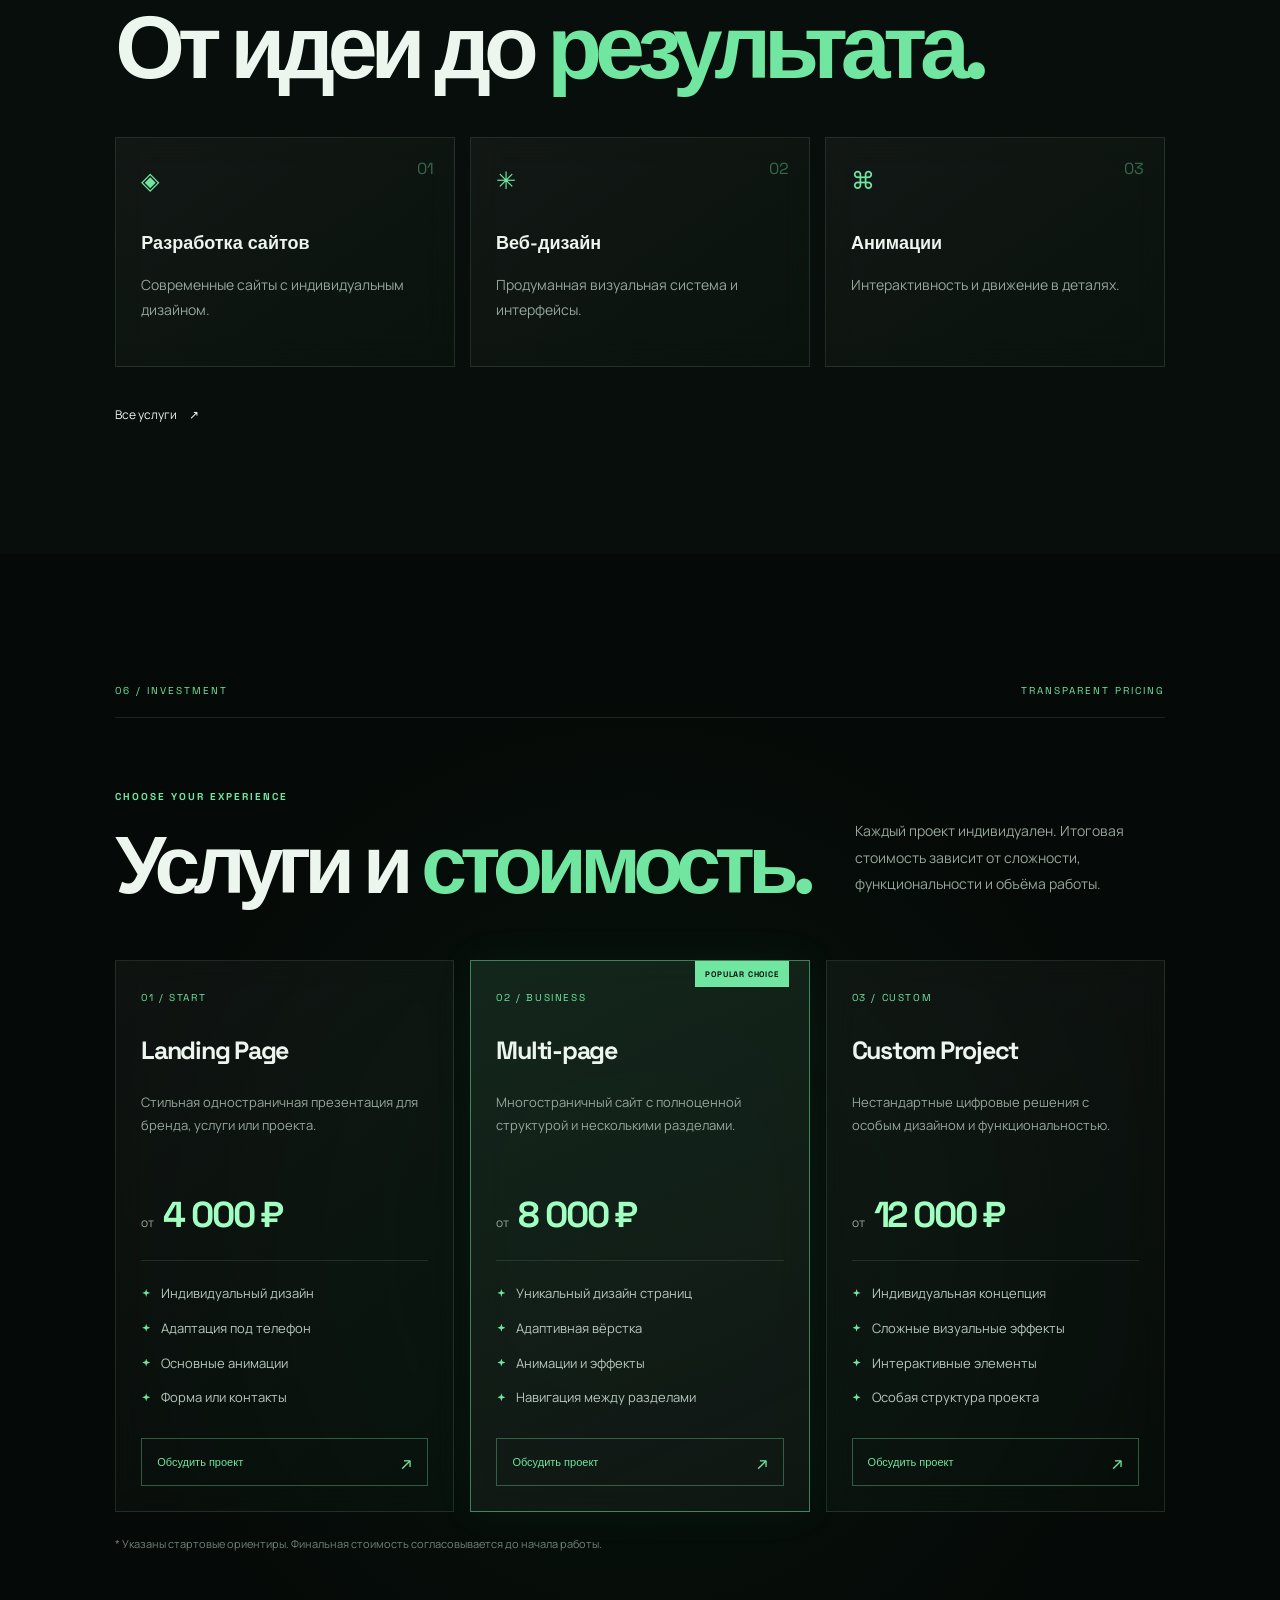
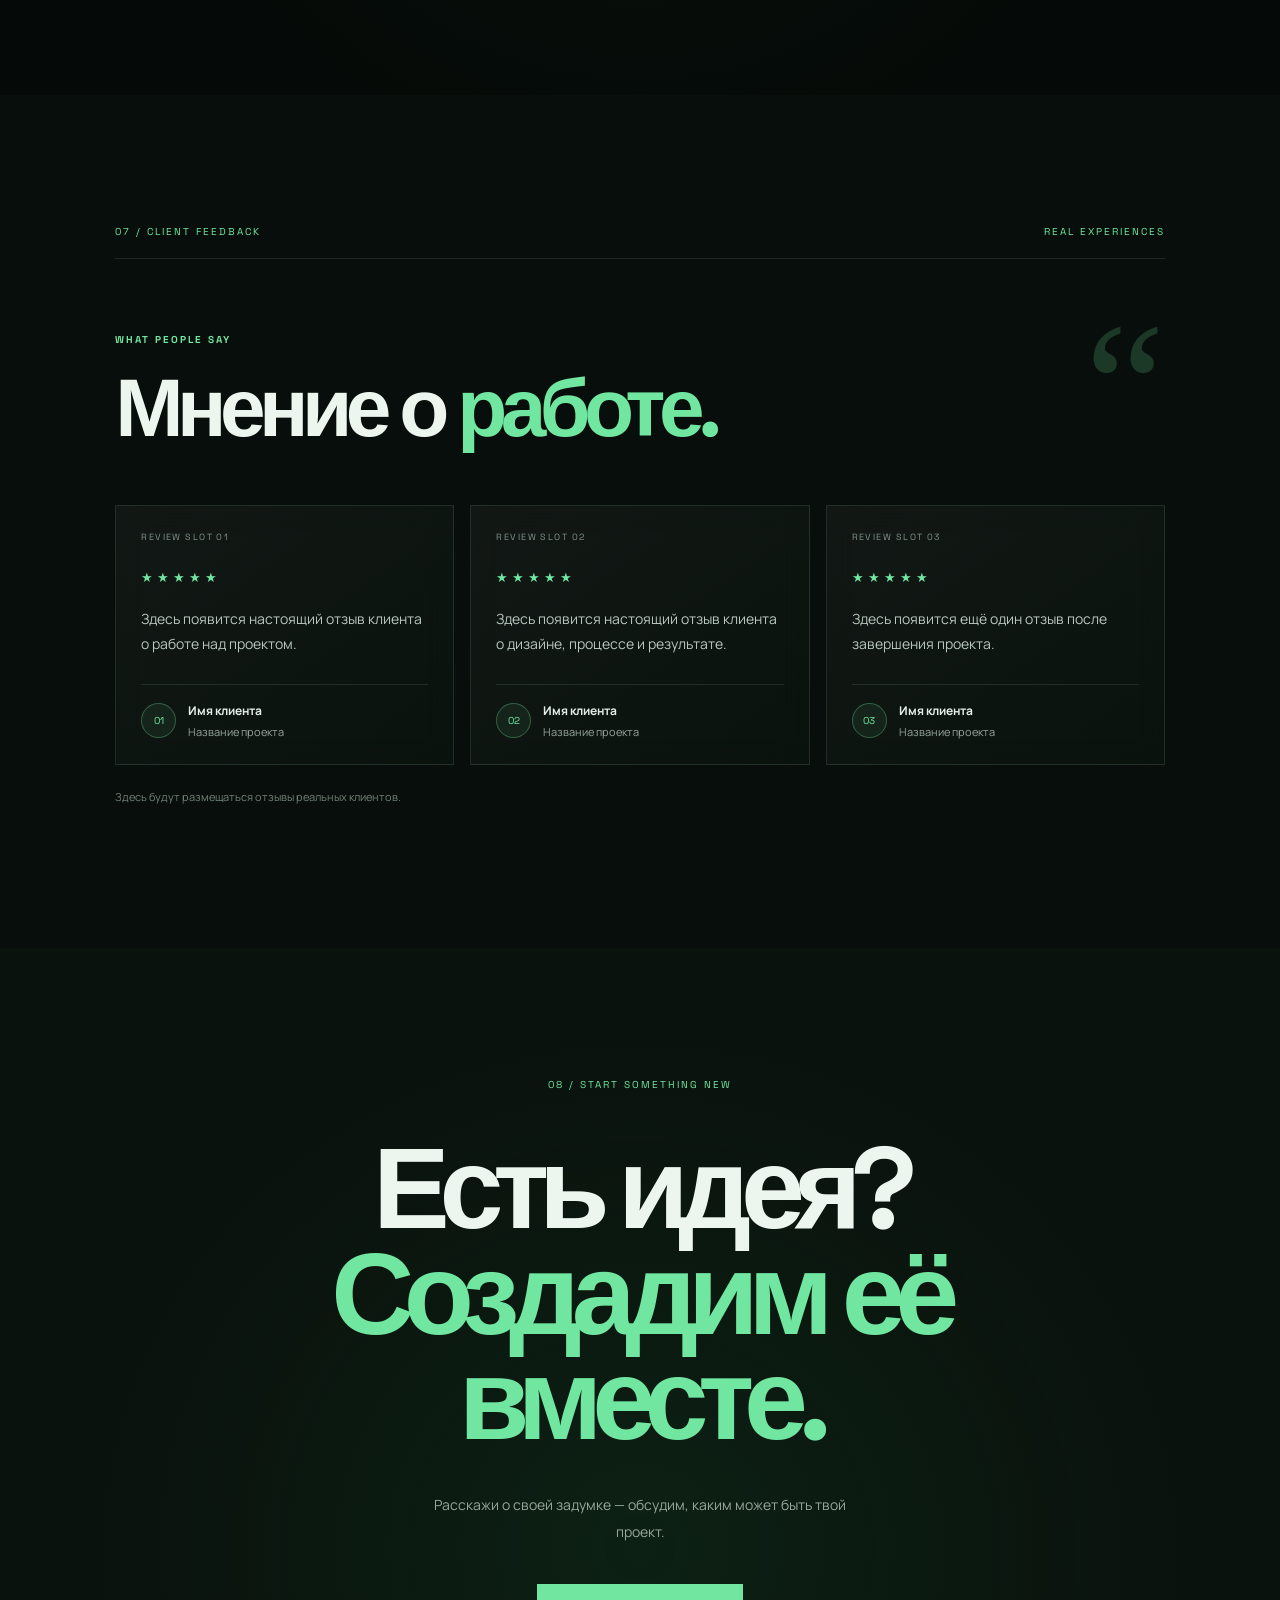
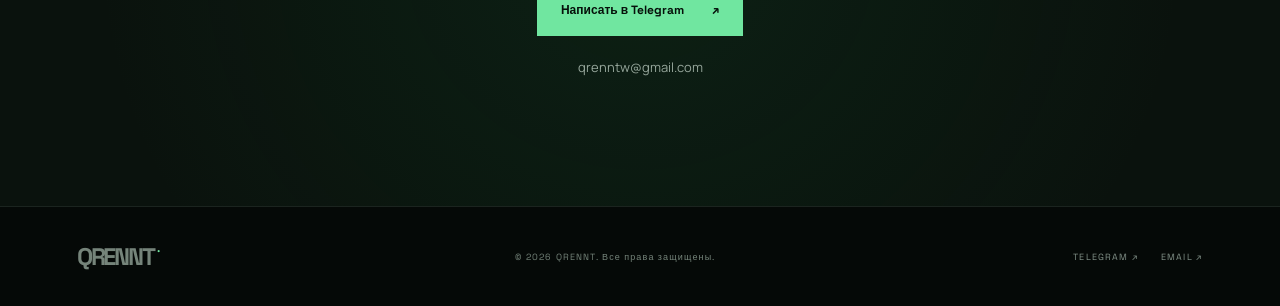
==== commit 85c2114e: "Update index.html" ====
--- a/index.html
+++ b/index.html
@@ -19,79 +19,117 @@
 
 <body>
 
+  <canvas id="particles"></canvas>
+
+  <div class="ambient ambient-one"></div>
+  <div class="ambient ambient-two"></div>
+
   <!-- HEADER -->
-  <header class="header">
-    <div class="container header-inner">
-
-      <a href="index.html" class="logo">QRENNT<span>.</span></a>
-
-      <button class="menu-toggle" aria-label="Открыть меню">
-        <span></span>
-        <span></span>
-      </button>
-
-      <nav class="nav">
-        <a href="#home">Главная</a>
-        <a href="#projects">Проекты</a>
-        <a href="about.html">Обо мне</a>
-        <a href="services.html">Услуги</a>
-        <a href="reviews.html">Отзывы</a>
-        <a href="contact.html">Контакты</a>
-      </nav>
-
-      <div class="header-right">
-        <div class="language-switch">
-          <span>RU</span>
-        </div>
-        <a href="https://t.me/qrennt_workich" class="header-contact">
-          Связаться
-        </a>
-      </div>
+
+  <header class="site-header">
+
+    <a href="index.html" class="logo">
+      QRENNT<span>.</span>
+    </a>
+
+    <button class="menu-toggle" id="menuToggle" aria-label="Открыть меню">
+      <span></span>
+      <span></span>
+    </button>
+
+    <nav class="nav" id="mainNav">
+      <a href="index.html" class="active" data-i18n="navHome">Главная</a>
+      <a href="projects.html" data-i18n="navProjects">Проекты</a>
+      <a href="about.html" data-i18n="navAbout">Обо мне</a>
+      <a href="services.html" data-i18n="navServices">Услуги</a>
+      <a href="reviews.html" data-i18n="navReviews">Отзывы</a>
+    </nav>
+
+    <div class="header-right">
+
+      <div class="language-switch">
+        <button class="lang active" data-lang="ru">RU</button>
+        <button class="lang" data-lang="en">EN</button>
+        <button class="lang" data-lang="ua">UA</button>
+      </div>
+
+      <a
+        href="https://t.me/qrennt_workich"
+        target="_blank"
+        rel="noopener"
+        class="header-contact"
+        data-i18n="contact"
+      >
+        Связаться ↗
+      </a>
 
     </div>
+
   </header>
 
-  <!-- HERO -->
-  <section class="hero" id="home">
-
-    <div class="container hero-inner">
+
+  <main>
+
+    <!-- HERO -->
+
+    <section class="hero">
 
       <div class="hero-content">
 
-        <div class="hero-label">
+        <div class="hero-topline">
           <span class="status-dot"></span>
-          DIGITAL DESIGN & DEVELOPMENT
+          <span data-i18n="eyebrow">INDEPENDENT DIGITAL CREATOR</span>
+          <span class="hero-year">2026</span>
         </div>
 
         <h1>
-          Создаю сайты,<br>
-          которые <span>запоминаются</span>
+          <span data-i18n="heroLine1">Создаю сайты,</span>
+          <br>
+          <span class="gradient-text" data-i18n="heroLine2">
+            которые запоминаются.
+          </span>
         </h1>
 
-        <p class="hero-description">
-          Дизайн, разработка и цифровые решения,
-          которые превращают идеи в впечатления.
+        <p class="hero-description" data-i18n="heroDescription">
+          Разрабатываю современные цифровые пространства,
+          соединяя дизайн, технологии и визуальную эстетику.
         </p>
 
-        <div class="hero-actions">
-          <a href="#projects" class="btn btn-primary">
-            Смотреть проекты
+        <div class="hero-project-action">
+
+          <a href="projects.html" class="all-projects-button">
+
+            <span class="button-icon">✳</span>
+
+            <span class="button-text">
+              <strong data-i18n="allProjects">
+                Смотреть все проекты
+              </strong>
+
+              <small data-i18n="projectsSubtitle">
+                Мои работы и цифровые эксперименты
+              </small>
+            </span>
+
+            <span class="button-arrow">↗</span>
+
           </a>
 
-          <a href="contact.html" class="btn btn-secondary">
-            Обсудить проект
-          </a>
-        </div>
-
-        <div class="hero-meta">
-          <span>WEB DESIGN</span>
-          <span>DEVELOPMENT</span>
-          <span>CREATIVE</span>
-        </div>
-
-      </div>
-
-      <!-- ORIGINAL EMERALD OBJECT -->
+          <span class="button-hint" data-i18n="clickToExplore">
+            ОТКРЫТЬ КОЛЛЕКЦИЮ
+          </span>
+
+        </div>
+
+        <div class="hero-bottom-info">
+          <span data-i18n="location">DIGITAL DESIGN / WEB DEVELOPMENT</span>
+          <span>SCROLL TO EXPLORE ↓</span>
+        </div>
+
+      </div>
+
+
+      <!-- EMERALD OBJECT -->
 
       <div class="hero-visual">
 
@@ -110,591 +148,588 @@
 
         </div>
 
-        <span class="floating-word floating-one">DESIGN</span>
-        <span class="floating-word floating-two">CREATIVE</span>
-        <span class="floating-word floating-three">DIGITAL</span>
+        <span class="floating-word floating-one">CREATIVE</span>
+        <span class="floating-word floating-two">DIGITAL</span>
+        <span class="floating-word floating-three">FUTURE</span>
         <span class="floating-word floating-four">QRENNT</span>
 
       </div>
 
-    </div>
-
-  </section>
-
-  <!-- MARQUEE -->
-
-  <section class="marquee">
-    <div class="marquee-track">
-      <span>WEB DESIGN</span>
-      <span>✳</span>
-      <span>DEVELOPMENT</span>
-      <span>✳</span>
-      <span>DIGITAL EXPERIENCES</span>
-      <span>✳</span>
-      <span>WEB DESIGN</span>
-      <span>✳</span>
-      <span>DEVELOPMENT</span>
-      <span>✳</span>
-      <span>DIGITAL EXPERIENCES</span>
-      <span>✳</span>
-    </div>
-  </section>
-
-  <!-- INTRO -->
-
-  <section class="intro section" id="intro">
-
-    <div class="container">
+    </section>
+
+
+    <!-- MARQUEE -->
+
+    <section class="marquee-section">
+
+      <div class="marquee-track">
+        <span>DESIGN</span>
+        <i>✳</i>
+        <span>DEVELOPMENT</span>
+        <i>✳</i>
+        <span>DIGITAL EXPERIENCE</span>
+        <i>✳</i>
+        <span>CREATIVITY</span>
+        <i>✳</i>
+        <span>DESIGN</span>
+        <i>✳</i>
+        <span>DEVELOPMENT</span>
+        <i>✳</i>
+      </div>
+
+    </section>
+
+
+    <!-- INTRO -->
+
+    <section class="intro-section reveal">
 
       <div class="section-label">
-        <span>01 / INTRODUCTION</span>
-      </div>
-
-      <div class="intro-content">
-
-        <h2>
-          Цифровые проекты<br>
-          с <span>характером.</span>
+        <span>01 / ABOUT QRENNT</span>
+        <span>THE CREATIVE PROCESS</span>
+      </div>
+
+      <div class="intro-grid">
+
+        <h2 data-i18n="introTitle">
+          Не просто сайты.
+          <span class="gradient-text">Цифровой характер.</span>
         </h2>
 
-        <p>
-          QRENNT — пространство, где дизайн встречается
-          с технологией. Создаю сайты, которые не просто
-          работают, а формируют впечатление, передают
-          атмосферу и выделяют бренд.
-        </p>
-
-      </div>
-
-    </div>
-
-  </section>
-
-  <!-- PROJECTS -->
-
-  <section class="projects-section section" id="projects">
-
-    <div class="container">
-
-      <div class="section-heading">
-
-        <div>
-          <div class="section-label">
-            <span>02 / SELECTED WORKS</span>
-          </div>
-
-          <h2>Избранные <span>проекты</span></h2>
-        </div>
-
-        <a href="projects.html" class="text-link">
-          Все проекты ↗
+        <div class="intro-text">
+          <p data-i18n="introText">
+            QRENNT — пространство, где идеи превращаются
+            в современные цифровые проекты. Я уделяю внимание
+            деталям, атмосфере, удобству и визуальной подаче.
+          </p>
+
+          <a href="about.html" class="text-link">
+            <span data-i18n="aboutMore">Подробнее обо мне</span>
+            <span>↗</span>
+          </a>
+        </div>
+
+      </div>
+
+    </section>
+
+
+    <!-- SELECTED PROJECTS -->
+
+    <section class="featured-section" id="featured">
+
+      <div class="section-label">
+        <span>02 / SELECTED WORKS</span>
+        <span>2026</span>
+      </div>
+
+      <div class="featured-heading">
+        <h2 data-i18n="featuredTitle">
+          Избранные <span class="gradient-text">работы.</span>
+        </h2>
+
+        <a href="projects.html" class="view-all-link">
+          <span data-i18n="allProjects">Смотреть все проекты</span>
+          <span>↗</span>
         </a>
-
-      </div>
-
-      <div class="projects-grid">
-
-        <!-- BLACK PANAMERA -->
-
-        <a href="projects/3d-car-site/index.html"
-           class="project-card project-card-large">
-
-          <div class="project-visual featured-car">
-
+      </div>
+
+
+      <div class="featured-grid">
+
+        <a href="projects/3d-car-site/index.html" class="featured-card reveal">
+          <div class="featured-image featured-car">
+            <span class="featured-number">01 / 07</span>
             <div class="mini-car">
-
               <div class="mini-car-window"></div>
               <div class="mini-car-body"></div>
               <div class="mini-wheel"></div>
-              <div class="second-wheel"></div>
-
-            </div>
-
-            <div class="project-visual-label">
-              AUTOMOTIVE EXPERIENCE
-            </div>
-
-          </div>
-
-          <div class="project-info">
-
+              <div class="mini-wheel second-wheel"></div>
+            </div>
+            <span class="featured-category">AUTOMOTIVE</span>
+          </div>
+
+          <div class="featured-info">
             <div>
               <h3>BLACK PANAMERA</h3>
-              <p>Автомобильный веб-экспириенс</p>
-            </div>
-
-            <span class="project-arrow">↗</span>
-
-          </div>
-
+              <p data-i18n="featuredCar">Автомобильный цифровой опыт</p>
+            </div>
+            <span class="featured-arrow">↗</span>
+          </div>
         </a>
 
-        <!-- AUTO LINE LAB -->
-
-        <a href="projects/AUTO-LINE-LAB/index.html"
-           class="project-card">
-
-          <div class="project-visual visual-auto">
-
-            <div class="auto-visual-content">
-              <span class="auto-small">AUTOMOTIVE</span>
-              <span class="auto-big">AUTO<br>LINE</span>
-              <span class="auto-bottom">LAB / 01</span>
-            </div>
-
-          </div>
-
-          <div class="project-info">
-
+
+        <a href="projects/AUTO-LINE-LAB/index.html" class="featured-card reveal">
+          <div class="featured-image featured-auto">
+            <span class="featured-number">02 / 07</span>
+            <div class="auto-art">
+              <span>AUTO</span>
+              <strong>LINE</strong>
+              <i>LAB</i>
+            </div>
+            <span class="featured-category">AUTO SERVICE</span>
+          </div>
+
+          <div class="featured-info">
             <div>
               <h3>AUTO LINE LAB</h3>
-              <p>Автомобильный дизайн</p>
-            </div>
-
-            <span class="project-arrow">↗</span>
-
-          </div>
-
+              <p data-i18n="featuredAuto">Современный автомобильный сервис</p>
+            </div>
+            <span class="featured-arrow">↗</span>
+          </div>
         </a>
 
-        <!-- BARBERSHOP -->
-
-        <a href="projects/БАРБЕРШОП/index.html"
-           class="project-card">
-
-          <div class="project-visual visual-barber">
-
-            <div class="barber-visual-content">
-              <span class="barber-small">EST. 2025</span>
-              <span class="barber-big">KLINE</span>
-              <span class="barber-bottom">BARBERSHOP</span>
-            </div>
-
-          </div>
-
-          <div class="project-info">
-
+
+        <a href="projects/БАРБЕРШОП/index.html" class="featured-card reveal">
+          <div class="featured-image featured-barber">
+            <span class="featured-number">03 / 07</span>
+            <div class="barber-art">K<span>.</span></div>
+            <span class="featured-category">BARBERSHOP</span>
+          </div>
+
+          <div class="featured-info">
             <div>
               <h3>KLINE BARBERSHOP</h3>
-              <p>Сайт барбершопа</p>
-            </div>
-
-            <span class="project-arrow">↗</span>
-
-          </div>
-
+              <p data-i18n="featuredBarber">Стиль и цифровая презентация</p>
+            </div>
+            <span class="featured-arrow">↗</span>
+          </div>
         </a>
 
-        <!-- NEON CYBER CARD -->
-
-        <a href="projects/neon-cyber-card/index.html"
-           class="project-card">
-
-          <div class="project-visual visual-cyber">
-
-            <div class="cyber-visual-content">
-              <span class="cyber-small">DIGITAL IDENTITY</span>
-              <span class="cyber-big">CYBER</span>
-              <span class="cyber-bottom">NEON CARD</span>
-            </div>
-
-          </div>
-
-          <div class="project-info">
-
+
+        <a href="projects/neon-cyber-card/index.html" class="featured-card reveal">
+          <div class="featured-image featured-cyber">
+            <span class="featured-number">05 / 07</span>
+            <div class="cyber-art">
+              <small>QRENNT / DIGITAL</small>
+              <strong>NEON<br>CYBER</strong>
+            </div>
+            <span class="featured-category">INTERACTIVE</span>
+          </div>
+
+          <div class="featured-info">
             <div>
               <h3>NEON CYBER CARD</h3>
-              <p>Интерактивная цифровая карточка</p>
-            </div>
-
-            <span class="project-arrow">↗</span>
-
-          </div>
-
+              <p data-i18n="featuredCyber">Футуристичный интерактивный дизайн</p>
+            </div>
+            <span class="featured-arrow">↗</span>
+          </div>
         </a>
 
       </div>
 
-      <div class="projects-bottom">
-        <a href="projects.html" class="btn btn-secondary">
-          Смотреть все проекты
-        </a>
-      </div>
-
-    </div>
-
-  </section>
-
-  <!-- MANIFESTO -->
-
-  <section class="manifesto section">
-
-    <div class="container">
+
+      <a href="projects.html" class="all-projects-bottom">
+        <span class="bottom-button-icon">✳</span>
+        <span data-i18n="allProjects">Смотреть все проекты</span>
+        <span class="bottom-button-arrow">↗</span>
+      </a>
+
+    </section>
+
+
+    <!-- MANIFESTO -->
+
+    <section class="manifesto-section reveal">
+
+      <div class="manifesto-orb"></div>
+
+      <span class="section-label">03 / OUR PHILOSOPHY</span>
+
+      <h2 data-i18n="manifestoTitle">
+        Большие идеи начинаются
+        <span class="gradient-text">с деталей.</span>
+      </h2>
+
+      <p data-i18n="manifestoText">
+        Каждый элемент должен иметь смысл.
+        Каждый экран должен создавать впечатление.
+        Каждый проект должен отличаться.
+      </p>
+
+    </section>
+
+
+    <!-- ABOUT ME -->
+
+    <section class="about-me-section reveal" id="about">
 
       <div class="section-label">
-        <span>03 / MANIFESTO</span>
-      </div>
-
-      <div class="manifesto-content">
-
-        <p class="manifesto-text">
-          Хороший сайт — это не просто набор блоков.
-          Это <span>атмосфера</span>, ощущение и
-          <span>внимание к деталям.</span>
+        <span>04 / ABOUT THE CREATOR</span>
+        <span>BEHIND QRENNT</span>
+      </div>
+
+      <div class="about-me-grid">
+
+        <div class="about-me-visual">
+          <div class="about-orbit orbit-one"></div>
+          <div class="about-orbit orbit-two"></div>
+
+          <div class="about-monogram">
+            <span>Q</span>
+            <i>QRENNT</i>
+          </div>
+
+          <span class="about-visual-caption">INDEPENDENT DIGITAL CREATOR</span>
+        </div>
+
+        <div class="about-me-content">
+
+          <span class="about-kicker">HELLO, I'M QRENNT</span>
+
+          <h2>
+            Создаю цифровые
+            <span class="gradient-text">впечатления.</span>
+          </h2>
+
+          <p>
+            Я — независимый digital creator, которому нравится
+            превращать идеи в необычные цифровые проекты.
+            Для меня сайт — это не просто набор страниц,
+            а сочетание визуального стиля, технологий
+            и удобства использования.
+          </p>
+
+          <p>
+            В каждом проекте я экспериментирую с дизайном,
+            анимациями и интерактивностью, чтобы создавать
+            что-то действительно запоминающееся.
+          </p>
+
+          <div class="about-skills">
+            <span>WEB DEVELOPMENT</span>
+            <span>UI / UX DESIGN</span>
+            <span>CREATIVE DESIGN</span>
+            <span>ANIMATIONS</span>
+          </div>
+
+          <a href="about.html" class="text-link">
+            <span>Больше обо мне</span>
+            <span>↗</span>
+          </a>
+
+        </div>
+
+      </div>
+
+    </section>
+
+
+    <!-- SERVICES PREVIEW -->
+
+    <section class="services-preview reveal">
+
+      <div class="section-label">
+        <span>05 / WHAT I DO</span>
+        <span>CREATIVE SERVICES</span>
+      </div>
+
+      <h2 data-i18n="servicesTitle">
+        От идеи до <span class="gradient-text">результата.</span>
+      </h2>
+
+      <div class="service-mini-grid">
+
+        <div class="service-mini glass-panel">
+          <span class="service-icon">◈</span>
+          <h3 data-i18n="serviceOne">Разработка сайтов</h3>
+          <p data-i18n="serviceOneText">Современные сайты с индивидуальным дизайном.</p>
+          <span class="service-index">01</span>
+        </div>
+
+        <div class="service-mini glass-panel">
+          <span class="service-icon">✳</span>
+          <h3 data-i18n="serviceTwo">Веб-дизайн</h3>
+          <p data-i18n="serviceTwoText">Продуманная визуальная система и интерфейсы.</p>
+          <span class="service-index">02</span>
+        </div>
+
+        <div class="service-mini glass-panel">
+          <span class="service-icon">⌘</span>
+          <h3 data-i18n="serviceThree">Анимации</h3>
+          <p data-i18n="serviceThreeText">Интерактивность и движение в деталях.</p>
+          <span class="service-index">03</span>
+        </div>
+
+      </div>
+
+      <a href="services.html" class="text-link">
+        <span data-i18n="allServices">Все услуги</span>
+        <span>↗</span>
+      </a>
+
+    </section>
+
+
+    <!-- PRICING -->
+
+    <section class="pricing-section reveal" id="pricing">
+
+      <div class="section-label">
+        <span>06 / INVESTMENT</span>
+        <span>TRANSPARENT PRICING</span>
+      </div>
+
+      <div class="pricing-heading">
+        <div>
+          <span class="pricing-kicker">CHOOSE YOUR EXPERIENCE</span>
+          <h2>
+            Услуги и
+            <span class="gradient-text">стоимость.</span>
+          </h2>
+        </div>
+
+        <p>
+          Каждый проект индивидуален.
+          Итоговая стоимость зависит от сложности,
+          функциональности и объёма работы.
         </p>
-
-      </div>
-
-    </div>
-
-  </section>
-
-  <!-- ABOUT -->
-
-  <section class="about-preview section" id="about">
-
-    <div class="container about-grid">
-
-      <div class="about-left">
-
-        <div class="section-label">
-          <span>04 / ABOUT</span>
-        </div>
-
-        <h2>
-          За проектами<br>
-          стоит <span>человек.</span>
-        </h2>
-
-      </div>
-
-      <div class="about-right">
-
-        <p>
-          Я создаю цифровые проекты, экспериментирую
-          с визуальными решениями и превращаю идеи
-          в современные сайты.
-        </p>
-
-        <p>
-          Для меня важны не только функциональность,
-          но и эстетика, детали и ощущение,
-          которое остаётся у человека после просмотра.
-        </p>
-
-        <a href="about.html" class="text-link">
-          Подробнее обо мне ↗
-        </a>
-
-      </div>
-
-    </div>
-
-  </section>
-
-  <!-- SERVICES -->
-
-  <section class="services-preview section" id="services">
-
-    <div class="container">
-
-      <div class="section-heading">
-
+      </div>
+
+      <div class="pricing-grid">
+
+        <article class="pricing-card glass-panel">
+
+          <span class="pricing-number">01 / START</span>
+          <h3>Landing Page</h3>
+
+          <p class="pricing-description">
+            Стильная одностраничная презентация
+            для бренда, услуги или проекта.
+          </p>
+
+          <div class="pricing-price">
+            <span>от</span>
+            <strong>4 000 ₽</strong>
+          </div>
+
+          <ul>
+            <li>Индивидуальный дизайн</li>
+            <li>Адаптация под телефон</li>
+            <li>Основные анимации</li>
+            <li>Форма или контакты</li>
+          </ul>
+
+          <a href="https://t.me/qrennt_workich"
+             target="_blank"
+             rel="noopener"
+             class="pricing-button">
+            Обсудить проект <span>↗</span>
+          </a>
+
+        </article>
+
+
+        <article class="pricing-card pricing-featured glass-panel">
+
+          <span class="pricing-popular">POPULAR CHOICE</span>
+          <span class="pricing-number">02 / BUSINESS</span>
+
+          <h3>Multi-page</h3>
+
+          <p class="pricing-description">
+            Многостраничный сайт с полноценной
+            структурой и несколькими разделами.
+          </p>
+
+          <div class="pricing-price">
+            <span>от</span>
+            <strong>8 000 ₽</strong>
+          </div>
+
+          <ul>
+            <li>Уникальный дизайн страниц</li>
+            <li>Адаптивная вёрстка</li>
+            <li>Анимации и эффекты</li>
+            <li>Навигация между разделами</li>
+          </ul>
+
+          <a href="https://t.me/qrennt_workich"
+             target="_blank"
+             rel="noopener"
+             class="pricing-button">
+            Обсудить проект <span>↗</span>
+          </a>
+
+        </article>
+
+
+        <article class="pricing-card glass-panel">
+
+          <span class="pricing-number">03 / CUSTOM</span>
+          <h3>Custom Project</h3>
+
+          <p class="pricing-description">
+            Нестандартные цифровые решения
+            с особым дизайном и функциональностью.
+          </p>
+
+          <div class="pricing-price">
+            <span>от</span>
+            <strong>12 000 ₽</strong>
+          </div>
+
+          <ul>
+            <li>Индивидуальная концепция</li>
+            <li>Сложные визуальные эффекты</li>
+            <li>Интерактивные элементы</li>
+            <li>Особая структура проекта</li>
+          </ul>
+
+          <a href="https://t.me/qrennt_workich"
+             target="_blank"
+             rel="noopener"
+             class="pricing-button">
+            Обсудить проект <span>↗</span>
+          </a>
+
+        </article>
+
+      </div>
+
+      <p class="pricing-note">
+        * Указаны стартовые ориентиры. Финальная стоимость
+        согласовывается до начала работы.
+      </p>
+
+    </section>
+
+
+    <!-- REVIEWS -->
+
+    <section class="reviews-section reveal" id="reviews">
+
+      <div class="section-label">
+        <span>07 / CLIENT FEEDBACK</span>
+        <span>REAL EXPERIENCES</span>
+      </div>
+
+      <div class="reviews-heading">
         <div>
-          <div class="section-label">
-            <span>05 / SERVICES</span>
-          </div>
-
-          <h2>Что я <span>делаю</span></h2>
-        </div>
-
-        <a href="services.html" class="text-link">
-          Все услуги ↗
-        </a>
-
-      </div>
-
-      <div class="services-grid">
-
-        <div class="service-card">
-
-          <span class="service-number">01</span>
-
-          <h3>Web Design</h3>
+          <span class="pricing-kicker">WHAT PEOPLE SAY</span>
+          <h2>
+            Мнение о
+            <span class="gradient-text">работе.</span>
+          </h2>
+        </div>
+
+        <span class="reviews-symbol">“</span>
+      </div>
+
+      <div class="reviews-grid">
+
+        <article class="review-card glass-panel">
+          <span class="review-status">REVIEW SLOT 01</span>
+          <div class="review-stars">★★★★★</div>
 
           <p>
-            Современный визуальный дизайн,
-            композиция и интерфейсы.
-          </p>
-
-        </div>
-
-        <div class="service-card">
-
-          <span class="service-number">02</span>
-
-          <h3>Development</h3>
+            Здесь появится настоящий отзыв клиента
+            о работе над проектом.
+          </p>
+
+          <div class="review-author">
+            <div class="review-avatar">01</div>
+            <div>
+              <strong>Имя клиента</strong>
+              <span>Название проекта</span>
+            </div>
+          </div>
+        </article>
+
+
+        <article class="review-card glass-panel">
+          <span class="review-status">REVIEW SLOT 02</span>
+          <div class="review-stars">★★★★★</div>
 
           <p>
-            Разработка сайтов с адаптацией
-            под различные устройства.
-          </p>
-
-        </div>
-
-        <div class="service-card">
-
-          <span class="service-number">03</span>
-
-          <h3>Creative Projects</h3>
+            Здесь появится настоящий отзыв клиента
+            о дизайне, процессе и результате.
+          </p>
+
+          <div class="review-author">
+            <div class="review-avatar">02</div>
+            <div>
+              <strong>Имя клиента</strong>
+              <span>Название проекта</span>
+            </div>
+          </div>
+        </article>
+
+
+        <article class="review-card glass-panel">
+          <span class="review-status">REVIEW SLOT 03</span>
+          <div class="review-stars">★★★★★</div>
 
           <p>
-            Экспериментальные решения,
-            анимации и интерактив.
-          </p>
-
-        </div>
-
-      </div>
-
-    </div>
-
-  </section>
-
-  <!-- PRICING -->
-
-  <section class="pricing-preview section" id="pricing">
-
-    <div class="container">
-
-      <div class="section-heading">
-
-        <div>
-          <div class="section-label">
-            <span>06 / PRICING</span>
-          </div>
-
-          <h2>Стоимость <span>работы</span></h2>
-        </div>
-
-      </div>
-
-      <div class="pricing-grid">
-
-        <div class="pricing-card">
-
-          <span class="pricing-label">START</span>
-
-          <h3>Базовый сайт</h3>
-
-          <div class="pricing-price">
-            4 000 ₽
-          </div>
-
-          <p>
-            Для простых проектов
-            и небольших страниц.
-          </p>
-
-          <a href="contact.html" class="btn btn-secondary">
-            Обсудить
-          </a>
-
-        </div>
-
-        <div class="pricing-card pricing-featured">
-
-          <span class="pricing-label">POPULAR</span>
-
-          <h3>Сайт с дизайном</h3>
-
-          <div class="pricing-price">
-            8 000 ₽
-          </div>
-
-          <p>
-            Продуманный дизайн,
-            адаптация и функциональность.
-          </p>
-
-          <a href="contact.html" class="btn btn-primary">
-            Обсудить
-          </a>
-
-        </div>
-
-        <div class="pricing-card">
-
-          <span class="pricing-label">ADVANCED</span>
-
-          <h3>Сложный проект</h3>
-
-          <div class="pricing-price">
-            12 000 ₽
-          </div>
-
-          <p>
-            Более сложные визуальные решения
-            и интерактивные элементы.
-          </p>
-
-          <a href="contact.html" class="btn btn-secondary">
-            Обсудить
-          </a>
-
-        </div>
-
-        <div class="pricing-card">
-
-          <span class="pricing-label">CUSTOM</span>
-
-          <h3>Индивидуально</h3>
-
-          <div class="pricing-price">
-            По запросу
-          </div>
-
-          <p>
-            Стоимость зависит от объёма
-            и сложности проекта.
-          </p>
-
-          <a href="contact.html" class="btn btn-secondary">
-            Обсудить
-          </a>
-
-        </div>
-
-      </div>
-
-    </div>
-
-  </section>
-
-  <!-- REVIEWS -->
-
-  <section class="reviews-preview section" id="reviews">
-
-    <div class="container">
-
-      <div class="section-heading">
-
-        <div>
-          <div class="section-label">
-            <span>07 / FEEDBACK</span>
-          </div>
-
-          <h2>Отзывы <span>клиентов</span></h2>
-        </div>
-
-        <a href="reviews.html" class="text-link">
-          Все отзывы ↗
-        </a>
-
-      </div>
-
-      <div class="reviews-placeholder">
-
-        <div class="reviews-placeholder-icon">
-          ✳
-        </div>
-
-        <h3>Здесь будут отзывы</h3>
-
-        <p>
-          Впечатления и мнения людей
-          о совместной работе.
-        </p>
-
-      </div>
-
-    </div>
-
-  </section>
-
-  <!-- CONTACT -->
-
-  <section class="contact-preview section" id="contact">
-
-    <div class="container">
-
-      <div class="contact-content">
-
-        <div class="section-label">
-          <span>08 / CONTACT</span>
-        </div>
-
-        <h2>
-          Есть идея?<br>
-          <span>Давайте воплотим.</span>
-        </h2>
-
-        <p>
-          Расскажи о своей задумке.
-          Вместе превратим её в цифровой проект.
-        </p>
-
-        <div class="contact-actions">
-
-          <a href="https://t.me/qrennt_workich"
-             class="btn btn-primary">
-            Telegram ↗
-          </a>
-
-          <a href="mailto:qrenntw@gmail.com"
-             class="btn btn-secondary">
-            Написать на почту
-          </a>
-
-        </div>
-
-      </div>
-
-    </div>
-
-  </section>
+            Здесь появится ещё один отзыв
+            после завершения проекта.
+          </p>
+
+          <div class="review-author">
+            <div class="review-avatar">03</div>
+            <div>
+              <strong>Имя клиента</strong>
+              <span>Название проекта</span>
+            </div>
+          </div>
+        </article>
+
+      </div>
+
+      <p class="reviews-note">
+        Здесь будут размещаться отзывы реальных клиентов.
+      </p>
+
+    </section>
+
+
+    <!-- CONTACT CTA -->
+
+    <section class="contact-section reveal">
+
+      <span class="section-label">08 / START SOMETHING NEW</span>
+
+      <h2 data-i18n="contactTitle">
+        Есть идея?
+        <span class="gradient-text">Создадим её вместе.</span>
+      </h2>
+
+      <p data-i18n="contactText">
+        Расскажи о своей задумке — обсудим, каким может быть твой проект.
+      </p>
+
+      <a
+        href="https://t.me/qrennt_workich"
+        target="_blank"
+        rel="noopener"
+        class="contact-main-button"
+      >
+        <span data-i18n="contactButton">Написать в Telegram</span>
+        <span>↗</span>
+      </a>
+
+      <a href="mailto:qrenntw@gmail.com" class="email-link">
+        qrenntw@gmail.com
+      </a>
+
+    </section>
+
+  </main>
+
 
   <!-- FOOTER -->
 
   <footer class="footer">
 
-    <div class="container footer-inner">
-
-      <div class="footer-top">
-
-        <a href="index.html" class="logo">
-          QRENNT<span>.</span>
-        </a>
-
-        <p>
-          Digital experiences<br>
-          crafted with intention.
-        </p>
-
-      </div>
-
-      <div class="footer-links">
-
-        <a href="projects.html">Проекты</a>
-        <a href="about.html">Обо мне</a>
-        <a href="services.html">Услуги</a>
-        <a href="reviews.html">Отзывы</a>
-        <a href="contact.html">Контакты</a>
-
-      </div>
-
-      <div class="footer-bottom">
-
-        <span>© 2026 QRENNT</span>
-
-        <span>DESIGNED & DEVELOPED BY QRENNT</span>
-
-        <a href="https://t.me/qrennt_workich">
-          TELEGRAM ↗
-        </a>
-
-      </div>
-
+    <a href="index.html" class="logo">
+      QRENNT<span>.</span>
+    </a>
+
+    <span>© 2026 QRENNT. <span data-i18n="rights">Все права защищены.</span></span>
+
+    <div class="footer-links">
+      <a href="https://t.me/qrennt_workich" target="_blank" rel="noopener">TELEGRAM ↗</a>
+      <a href="mailto:qrenntw@gmail.com">EMAIL ↗</a>
     </div>
 
   </footer>
--- a/style.css
+++ b/style.css
@@ -1,544 +1,544 @@
 
 :root {
-  --bg: #050907;
-  --panel: #0a120e;
-  --green: #70e6a0;
-  --green-bright: #a0ffc1;
-  --text: #edf5ef;
-  --muted: #96a69b;
-  --line: rgba(180, 220, 195, .13);
-  --font-main: 'Manrope', sans-serif;
-  --font-display: 'Space Grotesk', sans-serif;
+ --bg: #050907;
+ --panel: #0a120e;
+ --green: #70e6a0;
+ --green-bright: #a0ffc1;
+ --text: #edf5ef;
+ --muted: #96a69b;
+ --line: rgba(180, 220, 195, .13);
+ --font-main: 'Manrope', sans-serif;
+ --font-display: 'Space Grotesk', sans-serif;
 }
 
 * {
-  box-sizing: border-box;
+ box-sizing: border-box;
 }
 
 html {
-  scroll-behavior: smooth;
-  scroll-padding-top: 90px;
+ scroll-behavior: smooth;
+ scroll-padding-top: 90px;
 }
 
 body {
-  margin: 0;
-  background: var(--bg);
-  color: var(--text);
-  font-family: var(--font-main);
-  overflow-x: hidden;
-  -webkit-font-smoothing: antialiased;
+ margin: 0;
+ background: var(--bg);
+ color: var(--text);
+ font-family: var(--font-main);
+ overflow-x: hidden;
+ -webkit-font-smoothing: antialiased;
 }
 
 a {
-  color: inherit;
-  text-decoration: none;
+ color: inherit;
+ text-decoration: none;
 }
 
 button {
-  font: inherit;
+ font: inherit;
 }
 
 ::selection {
-  background: var(--green);
-  color: #06100a;
+ background: var(--green);
+ color: #06100a;
 }
 
 #particles {
-  position: fixed;
-  inset: 0;
-  z-index: 1;
-  pointer-events: none;
-  opacity: .65;
+ position: fixed;
+ inset: 0;
+ z-index: 1;
+ pointer-events: none;
+ opacity: .65;
 }
 
 .ambient {
-  position: fixed;
-  pointer-events: none;
-  z-index: 0;
-  border-radius: 50%;
-  filter: blur(100px);
-  opacity: .08;
+ position: fixed;
+ pointer-events: none;
+ z-index: 0;
+ border-radius: 50%;
+ filter: blur(100px);
+ opacity: .08;
 }
 
 .ambient-one {
-  width: 300px;
-  height: 300px;
-  background: #28a65e;
-  top: 10%;
-  left: -150px;
+ width: 300px;
+ height: 300px;
+ background: #28a65e;
+ top: 10%;
+ left: -150px;
 }
 
 .ambient-two {
-  width: 300px;
-  height: 300px;
-  background: #42d77f;
-  bottom: 10%;
-  right: -150px;
-}
-
-/* HEADER */
+ width: 300px;
+ height: 300px;
+ background: #42d77f;
+ bottom: 10%;
+ справа: -150px;
+}
+
+/* ЗАГОЛОВОК */
 
 .site-header {
-  height: 82px;
-  padding: 0 6vw;
-  display: flex;
-  align-items: center;
-  justify-content: space-between;
-  position: absolute;
-  top: 0;
-  left: 0;
-  width: 100%;
-  z-index: 20;
-  border-bottom: 1px solid rgba(255,255,255,.07);
-  background: rgba(5,9,7,.25);
-  backdrop-filter: blur(12px);
-  -webkit-backdrop-filter: blur(12px);
+ height: 82px;
+ padding: 0 6vw;
+ display: flex;
+ align-items: center;
+ justify-content: space-between;
+ position: absolute;
+ top: 0;
+ left: 0;
+ width: 100%;
+ z-index: 20;
+ border-bottom: 1px solid rgba(255,255,255,.07);
+ background: rgba(5,9,7,.25);
+ backdrop-filter: blur(12px);
+ -webkit-backdrop-filter: blur(12px);
 }
 
 .logo {
-  font-family: var(--font-display);
-  font-size: 24px;
-  font-weight: 700;
-  letter-spacing: -.09em;
+ font-family: var(--font-display);
+ font-size: 24px;
+ font-weight: 700;
+ letter-spacing: -.09em;
 }
 
 .logo span {
-  color: var(--green);
-  font-size: 11px;
-  vertical-align: top;
-  margin-left: 3px;
+ color: var(--green);
+ font-size: 11px;
+ vertical-align: top;
+ margin-left: 3px;
 }
 
 .site-header .nav {
-  display: flex;
-  align-items: center;
-  gap: 32px;
-  margin-left: auto;
-  margin-right: 30px;
+ display: flex;
+ align-items: center;
+ gap: 32px;
+ margin-left: auto;
+ margin-right: 30px;
 }
 
 .site-header .nav a {
-  color: #bdc9c0;
-  font-size: 12px;
-  letter-spacing: .04em;
-  transition: color .25s ease;
+ color: #bdc9c0;
+ font-size: 12px;
+ letter-spacing: .04em;
+ transition: color .25s ease;
 }
 
 .site-header .nav a:hover,
 .site-header .nav a.active {
-  color: var(--green);
+ color: var(--green);
 }
 
 .header-right {
-  display: flex;
-  align-items: center;
-  gap: 14px;
+ display: flex;
+ align-items: center;
+ gap: 14px;
 }
 
 .language-switch {
-  display: flex;
-  gap: 3px;
-}
-
-.language-switch button {
-  border: 1px solid transparent;
-  background: transparent;
-  color: #829188;
-  font-family: var(--font-display);
-  font-size: 10px;
-  font-weight: 700;
-  padding: 8px 7px;
-  cursor: pointer;
-  transition: .25s ease;
+ display: flex;
+ gap: 3px;
+}
+
+.button-language-switch {
+ border: 1px solid transparent;
+ background: transparent;
+ color: #829188;
+ font-family: var(--font-display);
+ font-size: 10px;
+ font-weight: 700;
+ padding: 8px 7px;
+ cursor: pointer;
+ transition: .25s ease;
 }
 
 .language-switch button.active,
 .language-switch button:hover {
-  color: var(--green);
-  border-color: rgba(112,230,160,.3);
-  background: rgba(112,230,160,.06);
+ color: var(--green);
+ border-color: rgba(112,230,160,.3);
+ background: rgba(112,230,160,.06);
 }
 
 .header-contact {
-  border: 1px solid rgba(112,230,160,.35);
-  padding: 12px 16px;
-  border-radius: 3px;
-  font-size: 11px;
-  white-space: nowrap;
-  transition: .3s ease;
+ border: 1px solid rgba(112,230,160,.35);
+ padding: 12px 16px;
+ border-radius: 3px;
+ font-size: 11px;
+ white-space: nowrap;
+ transition: .3s ease;
 }
 
 .header-contact:hover {
-  color: var(--green);
-  border-color: var(--green);
+ color: var(--green);
+ border-color: var(--green);
 }
 
 .menu-toggle {
-  display: none;
-  background: none;
-  border: 0;
-  padding: 8px;
-  cursor: pointer;
+ display: none;
+ background: none;
+ border: 0;
+ padding: 8px;
+ cursor: pointer;
 }
 
 .menu-toggle span {
-  display: block;
-  width: 24px;
-  height: 1px;
-  background: white;
-  margin: 6px;
-  transition: transform .3s ease;
+ display: block;
+ width: 24px;
+ height: 1px;
+ background: white;
+ margin: 6px;
+ transition: transform .3s ease;
 }
 
 /* HERO */
 
 .hero {
-  min-height: 790px;
-  height: 100svh;
-  max-height: 1050px;
-  padding: 150px 9vw 90px;
-  position: relative;
-  overflow: hidden;
-  display: flex;
-  align-items: center;
-  isolation: isolate;
+ min-height: 790px;
+ height: 100svh;
+ max-height: 1050px;
+ padding: 150px 9vw 90px;
+ position: relative;
+ overflow: hidden;
+ display: flex;
+ align-items: center;
+ isolation: isolate;
 }
 
 .hero::before {
-  content: "";
-  position: absolute;
-  width: 700px;
-  height: 700px;
-  right: 0;
-  top: 5%;
-  background: radial-gradient(circle, rgba(25,117,64,.18), transparent 68%);
-  z-index: -1;
+ content: "";
+ position: absolute;
+ width: 700px;
+ height: 700px;
+ right: 0;
+ top: 5%;
+ background: radial-gradient(circle, rgba(25,117,64,.18), transparent 68%);
+ z-index: -1;
 }
 
 .hero-content {
-  position: relative;
-  z-index: 5;
-  width: 100%;
-  max-width: 760px;
+ position: relative;
+ z-index: 5;
+ width: 100%;
+ max-width: 760px;
 }
 
 .hero-topline {
-  display: flex;
-  align-items: center;
-  gap: 10px;
-  margin-bottom: 32px;
-  color: var(--green);
-  font-family: var(--font-display);
-  font-size: 10px;
-  font-weight: 700;
-  letter-spacing: .2em;
+ display: flex;
+ align-items: center;
+ gap: 10px;
+ margin-bottom: 32px;
+ color: var(--green);
+ font-family: var(--font-display);
+ font-size: 10px;
+ font-weight: 700;
+ letter-spacing: .2em;
 }
 
 .status-dot {
-  width: 7px;
-  height: 7px;
-  background: var(--green);
-  border-radius: 50%;
-  box-shadow: 0 0 14px var(--green);
-  animation: blink 2s infinite;
-  flex: 0 0 auto;
+ width: 7px;
+ height: 7px;
+ background: var(--green);
+ border-radius: 50%;
+ box-shadow: 0 0 14px var(--green);
+ animation: blink 2s infinite;
+ flex: 0 0 auto;
 }
 
 .hero-year {
-  margin-left: 12px;
-  color: #718278;
+ margin-left: 12px;
+ color: #718278;
 }
 
 .hero h1 {
-  font-family: var(--font-display);
-  font-size: clamp(60px, 9.4vw, 132px);
-  letter-spacing: -.095em;
-  line-height: .88;
-  margin: 0;
-  font-weight: 700;
+ font-family: var(--font-display);
+ font-size: clamp(60px, 9.4vw, 132px);
+ letter-spacing: -.095em;
+ line-height: .88;
+ margin: 0;
+ font-weight: 700;
 }
 
 .gradient-text {
-  color: var(--green);
+ color: var(--green);
 }
 
 .hero-description {
-  max-width: 430px;
-  color: #a8b8ad;
-  line-height: 1.85;
-  font-size: 15px;
-  margin: 32px 0 0;
+ max-width: 430px;
+ color: #a8b8ad;
+ line-height: 1.85;
+ font-size: 15px;
+ margin: 32px 0 0;
 }
 
 .hero-bottom-info {
-  position: absolute;
-  bottom: 35px;
-  left: 0;
-  right: 0;
-  display: flex;
-  align-items: center;
-  gap: 18px;
-  color: #6f8175;
-  font-family: var(--font-display);
-  font-size: 9px;
-  letter-spacing: .16em;
+ position: absolute;
+ bottom: 35px;
+ left: 0;
+ right: 0;
+ display: flex;
+ align-items: center;
+ gap: 18px;
+ color: #6f8175;
+ font-family: var(--font-display);
+ font-size: 9px;
+ letter-spacing: .16em;
 }
 
 .hero-bottom-info span:last-child {
-  margin-left: auto;
+ margin-left: auto;
 }
 
 /* PROJECT BUTTON */
 
 .hero-project-action {
-  position: relative;
-  z-index: 10;
-  width: fit-content;
-  margin-top: 34px;
-  display: flex;
-  flex-direction: column;
-  align-items: flex-start;
-  gap: 11px;
+ position: relative;
+ z-index: 10;
+ width: fit-content;
+ margin-top: 34px;
+ display: flex;
+ flex-direction: column;
+ align-items: flex-start;
+ gap: 11px;
 }
 
 .all-projects-button {
-  min-width: 310px;
-  min-height: 82px;
-  padding: 13px 17px;
-  display: flex;
-  align-items: center;
-  gap: 16px;
-  border: 1px solid rgba(140,255,176,.4);
-  border-radius: 18px;
-  background:
-    linear-gradient(120deg, rgba(140,255,176,.14), rgba(255,255,255,.035)),
-    rgba(8,19,12,.65);
-  backdrop-filter: blur(22px);
-  -webkit-backdrop-filter: blur(22px);
-  box-shadow:
-    0 10px 35px rgba(0,0,0,.25),
-    inset 0 1px 0 rgba(255,255,255,.12),
-    0 0 25px rgba(50,255,120,.07);
-  color: #f3fff5;
-  transition: transform .35s ease, border-color .35s ease, box-shadow .35s ease;
-  animation: projectsButtonGlow 3.5s ease-in-out infinite;
+ min-width: 310px;
+ min-height: 82px;
+ padding: 13px 17px;
+ display: flex;
+ align-items: center;
+ gap: 16px;
+ border: 1px solid rgba(140,255,176,.4);
+ border-radius: 18px;
+ фон:
+ linear-gradient(120deg, rgba(140,255,176,.14), rgba(255,255,255,.035)),
+ rgba(8,19,12,.65);
+ backdrop-filter: blur(22px);
+ -webkit-backdrop-filter: blur(22px);
+ box-shadow:
+ 0 10px 35px rgba(0,0,0,.25),
+ inset 0 1px 0 rgba(255,255,255,.12),
+ 0 0 25px rgba(50,255,120,.07);
+ color: #f3fff5;
+ transition: transform .35s ease, border-color .35s ease, box-shadow .35s ease;
+ animation: projectsButtonGlow 3.5s ease-in-out infinite;
 }
 
 .all-projects-button:hover {
-  transform: translateY(-5px);
-  border-color: rgba(140,255,176,.85);
-  box-shadow:
-    0 16px 45px rgba(0,0,0,.35),
-    0 0 38px rgba(50,255,120,.19),
-    inset 0 1px 0 rgba(255,255,255,.2);
+ transform: translateY(-5px);
+ border-color: rgba(140,255,176,.85);
+ box-shadow:
+ 0 16px 45px rgba(0,0,0,.35),
+ 0 0 38px rgba(50,255,120,.19),
+ inset 0 1px 0 rgba(255,255,255,.2);
 }
 
 .button-icon {
-  width: 44px;
-  height: 44px;
-  display: grid;
-  place-items: center;
-  flex-shrink: 0;
-  border: 1px solid rgba(140,255,176,.3);
-  border-radius: 13px;
-  background: rgba(140,255,176,.1);
-  color: #a5ffbd;
-  font-size: 0;
-  position: relative;
-  transition: transform .4s ease;
+ width: 44px;
+ height: 44px;
+ display: grid;
+ place-items: center;
+ flex-shrink: 0;
+ border: 1px solid rgba(140,255,176,.3);
+ border-radius: 13px;
+ background: rgba(140,255,176,.1);
+ color: #a5ffbd;
+ font-size: 0;
+ position: relative;
+ transition: transform .4s ease;
 }
 
 .button-icon::before {
-  content: "";
-  width: 16px;
-  height: 16px;
-  background: linear-gradient(135deg, #e2ffed, #70e6a0 55%, #20a45b);
-  clip-path: polygon(
-    50% 0%, 61% 35%, 100% 50%,
-    61% 65%, 50% 100%,
-    39% 65%, 0% 50%, 39% 35%
-  );
-  filter: drop-shadow(0 0 7px rgba(112,230,160,.6));
-  transform: rotate(0deg);
+ content: "";
+ width: 16px;
+ height: 16px;
+ background: linear-gradient(135deg, #e2ffed, #70e6a0 55%, #20a45b);
+ clip-path: polygon(
+ 50% 0%, 61% 35%, 100% 50%,
+ 61% 65%, 50% 100%,
+ 39% 65%, 0% 50%, 39% 35%
+ );
+ filter: drop-shadow(0 0 7px rgba(112,230,160,.6));
+ transform: rotate(0deg);
 }
 
 .all-projects-button:hover .button-icon {
-  transform: rotate(45deg);
+ transform: rotate(45deg);
 }
 
 .button-text {
-  display: flex;
-  flex-direction: column;
-  gap: 5px;
-  flex: 1;
+ display: flex;
+ flex-direction: column;
+ gap: 5px;
+ flex: 1;
 }
 
 .button-text strong {
-  font-size: 14px;
-  font-weight: 800;
+ font-size: 14px;
+ font-weight: 800;
 }
 
 .button-text small {
-  color: #a0b3a5;
-  font-size: 11px;
-  line-height: 1.5;
+ color: #a0b3a5;
+ font-size: 11px;
+ line-height: 1.5;
 }
 
 .button-arrow {
-  width: 34px;
-  height: 34px;
-  display: grid;
-  place-items: center;
-  border-radius: 50%;
-  background: #9affb4;
-  color: #07120a;
-  font-size: 0;
-  flex-shrink: 0;
-  position: relative;
-  transition: transform .3s ease;
+ width: 34px;
+ height: 34px;
+ display: grid;
+ place-items: center;
+ border-radius: 50%;
+ background: #9affb4;
+ color: #07120a;
+ font-size: 0;
+ flex-shrink: 0;
+ position: relative;
+ transition: transform .3s ease;
 }
 
 .button-arrow::before {
-  content: "↗";
-  font-family: var(--font-display);
-  font-size: 18px;
-  line-height: 1;
+ content: "↗";
+ font-family: var(--font-display);
+ font-size: 18px;
+ line-height: 1;
 }
 
 .all-projects-button:hover .button-arrow {
-  transform: translate(3px,-3px);
+ transform: translate(3px,-3px);
 }
 
 .button-hint {
-  padding-left: 5px;
-  color: rgba(158,255,181,.55);
-  font: 9px var(--font-display);
-  letter-spacing: 2px;
+ padding-left: 5px;
+ color: rgba(158,255,181,.55);
+ font: 9px var(--font-display);
+ letter-spacing: 2px;
 }
 
 @keyframes projectsButtonGlow {
-  0%, 100% {
-    box-shadow: 0 10px 35px rgba(0,0,0,.25), 0 0 15px rgba(50,255,120,.05);
-  }
-  50% {
-    box-shadow 0 10px 35px rgba(0,0,0,.25), 0 0 28px rgba(50,255,120,.15);
-  }
-}
-
-/* EMERALD ORB */
+ 0%, 100% {
+ box-shadow: 0 10px 35px rgba(0,0,0,.25), 0 0 15px rgba(50,255,120,.05);
+ }
+ 50% {
+ box-shadow 0 10px 35px rgba(0,0,0,.25), 0 0 28px rgba(50,255,120,.15);
+ }
+}
+
+/* ИЗУМРУДНЫЙ СФЕРОИД */
 
 .hero-visual {
-  position: absolute;
-  inset: 0;
-  pointer-events: none;
+ position: absolute;
+ inset: 0;
+ pointer-events: none;
 }
 
 .orb-scene {
-  width: min(44vw, 550px);
-  aspect-ratio: 1;
-  position: absolute;
-  right: 3.5%;
-  top: 48%;
-  transform: translateY(-50%);
-  z-index: 2;
-  animation: orbFloat 8s ease-in-out infinite;
+ width: min(44vw, 550px);
+ aspect-ratio: 1;
+ position: absolute;
+ right: 3.5%;
+ top: 48%;
+ transform: translateY(-50%);
+ z-index: 2;
+ animation: orbFloat 8s ease-in-out infinite;
 }
 
 .orb-core {
-  position: absolute;
-  inset: 23%;
-  border-radius: 50%;
-  overflow: hidden;
-  background:
-    radial-gradient(circle at 28% 22%, rgba(230,255,238,.95), transparent 5%),
-    radial-gradient(ellipse at 33% 24%, #a8ffd0 0%, #4abf7c 13%, #08723c 38%, #04341f 66%, #020d08 82%);
-  box-shadow:
-    inset -25px -25px 55px rgba(0,0,0,.85),
-    inset 12px 12px 30px rgba(220,255,230,.25),
-    0 0 70px rgba(39,200,105,.22);
+ position: absolute;
+ inset: 23%;
+ border-radius: 50%;
+ overflow: hidden;
+ фон:
+ radial-gradient(circle at 28% 22%, rgba(230,255,238,.95), transparent 5%),
+ radial-gradient(ellipse at 33% 24%, #a8ffd0 0%, #4abf7c 13%, #08723c 38%, #04341f 66%, #020d08 82%);
+ box-shadow:
+ inset -25px -25px 55px rgba(0,0,0,.85),
+ inset 12px 12px 30px rgba(220,255,230,.25),
+ 0 0 70px rgba(39,200,105,.22);
 }
 
 .orb-core::before {
-  content: "";
-  position: absolute;
-  inset: -15%;
-  border-radius: 50%;
-  background: repeating-linear-gradient(
-    115deg,
-    transparent 0 18px,
-    rgba(200,255,220,.08) 19px,
-    transparent 21px 37px
-  );
-  transform: rotate(20deg);
+ content: "";
+ position: absolute;
+ inset: -15%;
+ border-radius: 50%;
+ background: repeating-linear-gradient(
+ 115deg,
+ transparent 0 18px,
+ rgba(200,255,220,.08) 19px,
+ transparent 21px 37px
+ );
+ transform: rotate(20deg);
 }
 
 .orb-highlight {
-  position: absolute;
-  width: 45%;
-  height: 20%;
-  top: 14%;
-  left: 18%;
-  border-radius: 50%;
-  background: rgba(226,255,236,.32);
-  filter: blur(19px);
-  transform: rotate(-35deg);
+ position: absolute;
+ width: 45%;
+ height: 20%;
+ top: 14%;
+ left: 18%;
+ border-radius: 50%;
+ background: rgba(226,255,236,.32);
+ filter: blur(19px);
+ transform: rotate(-35deg);
 }
 
 .orb-inner {
-  position: absolute;
-  inset: 0;
-  border-radius: 50%;
-  background: linear-gradient(125deg, transparent 30%, rgba(0,0,0,.6));
+ position: absolute;
+ inset: 0;
+ border-radius: 50%;
+ background: linear-gradient(125deg, transparent 30%, rgba(0,0,0,.6));
 }
 
 .orb-shadow {
-  position: absolute;
-  width: 55%;
-  height: 10%;
-  left: 22%;
-  bottom: 12%;
-  border-radius: 50%;
-  background: #000;
-  filter: blur(25px);
-  opacity: .5;
+ position: absolute;
+ width: 55%;
+ height: 10%;
+ left: 22%;
+ bottom: 12%;
+ border-radius: 50%;
+ background: #000;
+ filter: blur(25px);
+ opacity: .5;
 }
 
 .orb-ring {
-  position: absolute;
-  inset: 12%;
-  border: 1px solid rgba(126,244,168,.35);
-  border-radius: 50%;
-  pointer-events: none;
+ position: absolute;
+ inset: 12%;
+ border: 1px solid rgba(126,244,168,.35);
+ border-radius: 50%;
+ pointer-events: none;
 }
 
 .ring-one {
-  transform: rotateX(68deg) rotateZ(-25deg);
-  animation: ringSpin 15s linear infinite;
+ transform: rotateX(68deg) rotateZ(-25deg);
+ animation: ringSpin 15s linear infinite;
 }
 
 .ring-two {
-  inset: 5%;
-  transform: rotateY(68deg) rotateZ(35deg);
-  border-color: rgba(180,230,195,.2);
-  animation: ringSpin 21s linear infinite reverse;
+ inset: 5%;
+ transform: rotateY(68deg) rotateZ(35deg);
+ border-color: rgba(180,230,195,.2);
+ animation: ringSpin 21s linear infinite reverse;
 }
 
 .ring-three {
-  inset: 18%;
-  transform: rotateX(75deg) rotateZ(70deg);
-  border-style: dashed;
-  opacity: .55;
-  animation: ringSpin 28s linear infinite;
+ inset: 18%;
+ transform: rotateX(75deg) rotateZ(70deg);
+ border-style: dashed;
+ opacity: .55;
+ animation: ringSpin 28s linear infinite;
 }
 
 .floating-word {
-  position: absolute;
-  color: rgba(154,220,175,.55);
-  font-family: var(--font-display);
-  font-size: 9px;
-  font-weight: 700;
-  letter-spacing: .22em;
-  animation: floatWord 7s ease-in-out infinite;
+ position: absolute;
+ color: rgba(154,220,175,.55);
+ font-family: var(--font-display);
+ font-size: 9px;
+ font-weight: 700;
+ letter-spacing: .22em;
+ animation: floatWord 7s ease-in-out infinite;
 }
 
 .floating-one { top: 24%; left: 58%; }
@@ -549,64 +549,64 @@
 /* MARQUEE */
 
 .marquee-section {
-  overflow: hidden;
-  border-top: 1px solid var(--line);
-  border-bottom: 1px solid var(--line);
-  padding: 22px 0;
-  background: #08110c;
-  position: relative;
-  z-index: 2;
+ overflow: hidden;
+ border-top: 1px solid var(--line);
+ border-bottom: 1px solid var(--line);
+ padding: 22px 0;
+ background: #08110c;
+ position: relative;
+ z-index: 2;
 }
 
 .marquee-track {
-  display: flex;
-  align-items: center;
-  gap: 38px;
-  width: max-content;
-  animation: marquee 28s linear infinite;
+ display: flex;
+ align-items: center;
+ gap: 38px;
+ width: max-content;
+ animation: marquee 28s linear infinite;
 }
 
 .marquee-track span {
-  font-family: var(--font-display);
-  font-size: 11px;
-  font-weight: 700;
-  letter-spacing: .2em;
-  color: #c4d5ca;
+ font-family: var(--font-display);
+ font-size: 11px;
+ font-weight: 700;
+ letter-spacing: .2em;
+ color: #c4d5ca;
 }
 
 .marquee-track i {
-  color: var(--green);
-  font-style: normal;
-  font-size: 0;
-  width: 12px;
-  height: 12px;
-  flex-shrink: 0;
-  position: relative;
+ color: var(--green);
+ font-style: normal;
+ font-size: 0;
+ width: 12px;
+ height: 12px;
+ flex-shrink: 0;
+ position: relative;
 }
 
 .marquee-track i::before {
-  content: "";
-  position: absolute;
-  inset: 0;
-  background: var(--green);
-  clip-path: polygon(
-    50% 0%, 61% 35%, 100% 50%,
-    61% 65%, 50% 100%,
-    39% 65%, 0% 50%, 39% 35%
-  );
-}
-
-/* COMMON SECTIONS */
+ content: "";
+ position: absolute;
+ inset: 0;
+ background: var(--green);
+ clip-path: polygon(
+ 50% 0%, 61% 35%, 100% 50%,
+ 61% 65%, 50% 100%,
+ 39% 65%, 0% 50%, 39% 35%
+ );
+}
+
+/* ОБЩИЕ СЕКЦИИ */
 
 .section-label {
-  display: flex;
-  justify-content: space-between;
-  padding-bottom: 20px;
-  border-bottom: 1px solid var(--line);
-  color: var(--green);
-  font-family: var(--font-display);
-  font-size: 10px;
-  letter-spacing: .2em;
+ display: flex;
+ justify-content: space-between;
+ padding-bottom: 20px;
+ border-bottom: 1px solid var(--line);
+ color: var(--green);
+ font-family: var(--font-display);
+ font-size: 10px;
+ letter-spacing: .2em;
 }
 
 /* INTRO */
@@ -618,180 +618,180 @@
 .about-me-section,
 .pricing-section,
 .reviews-section {
-  padding: 130px 9vw;
-  position: relative;
-  overflow: hidden;
+ padding: 130px 9vw;
+ position: relative;
+ overflow: hidden;
 }
 
 .intro-grid {
-  display: grid;
-  grid-template-columns: 1.4fr .6fr;
-  align-items: end;
-  gap: 8%;
-  padding-top: 70px;
+ display: grid;
+ grid-template-columns: 1.4fr .6fr;
+ align-items: end;
+ gap: 8%;
+ padding-top: 70px;
 }
 
 .intro-grid h2,
 .featured-heading h2,
 .services-preview h2 {
-  font-family: var(--font-display);
-  font-size: clamp(45px, 7vw, 92px);
-  line-height: .98;
-  letter-spacing: -.08em;
-  margin: 0;
+ font-family: var(--font-display);
+ font-size: clamp(45px, 7vw, 92px);
+ line-height: .98;
+ letter-spacing: -.08em;
+ margin: 0;
 }
 
 .intro-text {
-  max-width: 340px;
+ max-width: 340px;
 }
 
 .intro-text p {
-  color: var(--muted);
-  font-size: 14px;
-  line-height: 1.9;
-  margin: 24px 0;
+ color: var(--muted);
+ font-size: 14px;
+ line-height: 1.9;
+ margin: 24px 0;
 }
 
 .text-link {
-  display: inline-flex;
-  align-items: center;
-  gap: 12px;
-  color: #d3dfd7;
-  font-size: 12px;
-  transition: color .25s ease;
+ display: inline-flex;
+ align-items: center;
+ gap: 12px;
+ цвет: #d3dfd7;
+ font-size: 12px;
+ transition: color .25s ease;
 }
 
 .text-link:hover {
-  color: var(--green);
-}
-
-/* FEATURED PROJECTS */
+ color: var(--green);
+}
+
+/* РЕКОМЕНДУЕМЫЕ ПРОЕКТЫ */
 
 .featured-section {
-  background: #080e0b;
+ background: #080e0b;
 }
 
 .featured-heading {
-  display: flex;
-  justify-content: space-between;
-  align-items: end;
-  padding: 65px 0 55px;
-  gap: 25px;
+ display: flex;
+ justify-content: space-between;
+ align-items: end;
+ padding: 65px 0 55px;
+ gap: 25px;
 }
 
 .view-all-link {
-  color: var(--green);
-  font-family: var(--font-display);
-  font-size: 12px;
-  white-space: nowrap;
+ color: var(--green);
+ font-family: var(--font-display);
+ font-size: 12px;
+ white-space: nowrap;
 }
 
 .featured-grid {
-  display: grid;
-  grid-template-columns: repeat(2, minmax(0, 1fr));
-  gap: 22px;
+ display: grid;
+ grid-template-columns: repeat(2, minmax(0, 1fr));
+ gap: 22px;
 }
 
 .featured-card {
-  display: block;
-  min-width: 0;
-  border: 1px solid var(--line);
-  background: rgba(10,18,14,.7);
-  transition: transform .35s, border-color .35s;
+ display: block;
+ min-width: 0;
+ border: 1px solid var(--line);
+ background: rgba(10,18,14,.7);
+ transition: transform .35s, border-color .35s;
 }
 
 .featured-card:hover {
-  transform: translateY(-7px);
-  border-color: rgba(112,230,160,.45);
+ transform: translateY(-7px);
+ border-color: rgba(112,230,160,.45);
 }
 
 .featured-image {
-  height: 270px;
-  position: relative;
-  overflow: hidden;
-  display: flex;
-  align-items: center;
-  justify-content: center;
-  background: radial-gradient(circle at 50% 50%, #183c28, #07100b 70%);
+ height: 270px;
+ position: relative;
+ overflow: hidden;
+ display: flex;
+ align-items: center;
+ justify-content: center;
+ background: radial-gradient(circle at 50% 50%, #183c28, #07100b 70%);
 }
 
 .featured-number,
 .featured-category {
-  position: absolute;
-  z-index: 2;
-  color: rgba(220,245,228,.65);
-  font-family: var(--font-display);
-  font-size: 9px;
-  letter-spacing: .16em;
+ position: absolute;
+ z-index: 2;
+ color: rgba(220,245,228,.65);
+ font-family: var(--font-display);
+ font-size: 9px;
+ межбуквенный интервал: .16em;
 }
 
 .featured-number { top: 20px; left: 20px; }
 .featured-category { bottom: 18px; left: 20px; }
 
 .featured-auto {
-  background: radial-gradient(circle, #23432e, #09110c 72%);
+ background: radial-gradient(circle, #23432e, #09110c 72%);
 }
 
 .featured-barber {
-  background: radial-gradient(circle, #33372d, #10120e 72%);
+ background: radial-gradient(circle, #33372d, #10120e 72%);
 }
 
 .featured-cyber {
-  background: radial-gradient(circle, #173d35, #080d0b 72%);
+ background: radial-gradient(circle, #173d35, #080d0b 72%);
 }
 
 .mini-car {
-  width: 65%;
-  height: 75px;
-  position: relative;
-  filter: drop-shadow(0 15px 18px rgba(0,0,0,.6));
+ width: 65%;
+ height: 75px;
+ position: relative;
+ filter: drop-shadow(0 15px 18px rgba(0,0,0,.6));
 }
 
 .mini-car-body {
-  position: absolute;
-  width: 100%;
-  height: 38px;
-  bottom: 8px;
-  background: linear-gradient(160deg, #c6d4c9, #36483c 45%, #101a13);
-  border-radius: 45% 30% 20% 20%;
-  transform: skewX(-12deg);
+ position: absolute;
+ width: 100%;
+ height: 38px;
+ bottom: 8px;
+ background: linear-gradient(160deg, #c6d4c9, #36483c 45%, #101a13);
+ border-radius: 45% 30% 20% 20%;
+ transform: skewX(-12deg);
 }
 
 .mini-car-window {
-  position: absolute;
-  width: 42%;
-  height: 30px;
-  left: 28%;
-  top: 0;
-  background: linear-gradient(130deg, #a6c6b0, #182b20);
-  clip-path: polygon(18% 0, 80% 0, 100% 100%, 0 100%);
+ position: absolute;
+ width: 42%;
+ height: 30px;
+ left: 28%;
+ top: 0;
+ background: linear-gradient(130deg, #a6c6b0, #182b20);
+ clip-path: polygon(18% 0, 80% 0, 100% 100%, 0 100%);
 }
 
 .mini-wheel {
-  position: absolute;
-  z-index: 2;
-  width: 27px;
-  height: 27px;
-  bottom: 0;
-  left: 17%;
-  border: 6px solid #101510;
-  border-radius: 50%;
-  background: #8da395;
+ position: absolute;
+ z-index: 2;
+ width: 27px;
+ height: 27px;
+ bottom: 0;
+ left: 17%;
+ border: 6px solid #101510;
+ border-radius: 50%;
+ background: #8da395;
 }
 
 .second-wheel { left: 72%; }
 
 .auto-art {
-  font-family: var(--font-display);
-  text-align: center;
-  line-height: .8;
-  transform: skewX(-8deg);
+ font-family: var(--font-display);
+ text-align: center;
+ line-height: .8;
+ transform: skewX(-8deg);
 }
 
 .auto-art span,
 .auto-art strong,
 .auto-art i {
-  display: block;
+ display: block;
 }
 
 .auto-art span { font-size: 24px; color: #9db7a5; }
@@ -799,205 +799,205 @@
 .auto-art i { color: var(--green); font-size: 18px; font-style: normal; }
 
 .barber-art {
-  font-family: var(--font-display);
-  font-size: 150px;
-  font-weight: 700;
-  color: #d9ded8;
+ font-family: var(--font-display);
+ font-size: 150px;
+ font-weight: 700;
+ color: #d9ded8;
 }
 
 .barber-art span { color: var(--green); }
 
 .cyber-art {
-  font-family: var(--font-display);
-  text-align: center;
+ font-family: var(--font-display);
+ text-align: center;
 }
 
 .cyber-art small {
-  display: block;
-  color: var(--green);
-  letter-spacing: .2em;
-  font-size: 8px;
+ display: block;
+ color: var(--green);
+ letter-spacing: .2em;
+ font-size: 8px;
 }
 
 .cyber-art strong {
-  display: block;
-  font-size: clamp(38px, 6vw, 70px);
-  line-height: .9;
-  letter-spacing: -.08em;
+ display: block;
+ font-size: clamp(38px, 6vw, 70px);
+ line-height: .9;
+ letter-spacing: -.08em;
 }
 
 .featured-info {
-  display: flex;
-  justify-content: space-between;
-  align-items: center;
-  padding: 23px;
-  gap: 12px;
+ display: flex;
+ justify-content: space-between;
+ align-items: center;
+ padding: 23px;
+ gap: 12px;
 }
 
 .featured-info h3 {
-  font-family: var(--font-display);
-  font-size: 16px;
-  margin: 0 0 8px;
+ font-family: var(--font-display);
+ font-size: 16px;
+ margin: 0 0 8px;
 }
 
 .featured-info p {
-  color: var(--muted);
-  font-size: 13px;
-  line-height: 1.65;
-  margin: 0;
+ color: var(--muted);
+ font-size: 13px;
+ line-height: 1.65;
+ margin: 0;
 }
 
 .featured-arrow {
-  color: var(--green);
-  font-family: var(--font-display);
-  font-size: 22px;
+ color: var(--green);
+ font-family: var(--font-display);
+ font-size: 22px;
 }
 
 .all-projects-bottom {
-  display: flex;
-  align-items: center;
-  justify-content: space-between;
-  max-width: 330px;
-  margin-top: 38px;
-  padding: 17px 20px;
-  border: 1px solid rgba(112,230,160,.35);
-  color: var(--green);
-  font-family: var(--font-display);
-  font-size: 12px;
-  transition: .3s ease;
+ display: flex;
+ align-items: center;
+ justify-content: space-between;
+ max-width: 330px;
+ margin-top: 38px;
+ padding: 17px 20px;
+ border: 1px solid rgba(112,230,160,.35);
+ color: var(--green);
+ font-family: var(--font-display);
+ font-size: 12px;
+ transition: .3s ease;
 }
 
 .all-projects-bottom:hover {
-  background: rgba(112,230,160,.08);
-  border-color: var(--green);
+ background: rgba(112,230,160,.08);
+ border-color: var(--green);
 }
 
 .bottom-button-icon {
-  font-size: 0;
-  width: 16px;
-  height: 16px;
-  position: relative;
+ font-size: 0;
+ width: 16px;
+ height: 16px;
+ position: relative;
 }
 
 .bottom-button-icon::before {
-  content: "";
-  position: absolute;
-  inset: 0;
-  background: var(--green);
-  clip-path: polygon(
-    50% 0%, 61% 35%, 100% 50%,
-    61% 65%, 50% 100%,
-    39% 65%, 0% 50%, 39% 35%
-  );
+ content: "";
+ position: absolute;
+ inset: 0;
+ background: var(--green);
+ clip-path: polygon(
+ 50% 0%, 61% 35%, 100% 50%,
+ 61% 65%, 50% 100%,
+ 39% 65%, 0% 50%, 39% 35%
+ );
 }
 
 .bottom-button-arrow {
-  font-size: 0;
-  position: relative;
+ font-size: 0;
+ position: relative;
 }
 
 .bottom-button-arrow::before {
-  content: "↗";
-  font-size: 20px;
+ content: "↗";
+ font-size: 20px;
 }
 
 /* MANIFESTO */
 
 .manifesto-section {
-  min-height: 690px;
-  padding: 130px 9vw;
-  display: flex;
-  flex-direction: column;
-  align-items: center;
-  justify-content: center;
-  position: relative;
-  overflow: hidden;
-  text-align: center;
-  background:
-    radial-gradient(ellipse at 50% 55%, rgba(25,115,60,.15), transparent 55%),
-    #050907;
+ min-height: 690px;
+ padding: 130px 9vw;
+ display: flex;
+ flex-direction: column;
+ align-items: center;
+ justify-content: center;
+ position: relative;
+ overflow: hidden;
+ text-align: center;
+ фон:
+ radial-gradient(ellipse at 50% 55%, rgba(25,115,60,.15), transparent 55%),
+ #050907;
 }
 
 .manifesto-section .section-label {
-  width: 100%;
-  justify-content: center;
-  border: 0;
+ width: 100%;
+ justify-content: center;
+ border: 0;
 }
 
 .manifesto-section h2,
 .contact-section h2 {
-  position: relative;
-  z-index: 2;
-  font-family: var(--font-display);
-  font-size: clamp(55px, 9vw, 115px);
-  line-height: .92;
-  letter-spacing: -.09em;
-  margin: 25px 0;
+ position: relative;
+ z-index: 2;
+ font-family: var(--font-display);
+ font-size: clamp(55px, 9vw, 115px);
+ line-height: .92;
+ letter-spacing: -.09em;
+ margin: 25px 0;
 }
 
 .manifesto-section p,
 .contact-section > p {
-  color: var(--muted);
-  max-width: 440px;
-  font-size: 14px;
-  line-height: 1.9;
-  text-align: center;
+ color: var(--muted);
+ max-width: 440px;
+ font-size: 14px;
+ line-height: 1.9;
+ text-align: center;
 }
 
 .manifesto-orb {
-  position: absolute;
-  width: 500px;
-  height: 500px;
-  border: 1px solid rgba(110,220,150,.12);
-  border-radius: 50%;
-  pointer-events: none;
-  box-shadow: 0 0 100px rgba(70,200,120,.05);
-}
-
-/* ABOUT ME */
+ position: absolute;
+ width: 500px;
+ height: 500px;
+ border: 1px solid rgba(110,220,150,.12);
+ border-radius: 50%;
+ pointer-events: none;
+ box-shadow: 0 0 100px rgba(70,200,120,.05);
+}
+
+/* ОБО МНЕ */
 
 .about-me-section {
-  background:
-    radial-gradient(ellipse at 15% 55%, rgba(22,110,60,.12), transparent 50%),
-    #050907;
+ background:
+ radial-gradient(ellipse at 15% 55%, rgba(22,110,60,.12), transparent 50%),
+ #050907;
 }
 
 .about-me-grid {
-  display: grid;
-  grid-template-columns: .9fr 1.1fr;
-  gap: 9%;
-  align-items: center;
-  padding-top: 75px;
+ display: grid;
+ grid-template-columns: .9fr 1.1fr;
+ gap: 9%;
+ align-items: center;
+ padding-top: 75px;
 }
 
 .about-me-visual {
-  position: relative;
-  min-height: 440px;
-  display: flex;
-  align-items: center;
-  justify-content: center;
-  overflow: hidden;
-  border: 1px solid rgba(112,230,160,.15);
-  background:
-    radial-gradient(circle at 50% 48%, rgba(58,190,110,.2), transparent 45%),
-    linear-gradient(145deg, rgba(255,255,255,.035), rgba(112,230,160,.025));
+ position: relative;
+ min-height: 440px;
+ display: flex;
+ align-items: center;
+ justify-content: center;
+ overflow: hidden;
+ border: 1px solid rgba(112,230,160,.15);
+ фон:
+ radial-gradient(circle at 50% 48%, rgba(58,190,110,.2), transparent 45%),
+ linear-gradient(145deg, rgba(255,255,255,.035), rgba(112,230,160,.025));
 }
 
 .about-orbit {
-  position: absolute;
-  width: 290px;
-  height: 290px;
-  border: 1px solid rgba(112,230,160,.25);
-  border-radius: 50%;
+ position: absolute;
+ width: 290px;
+ height: 290px;
+ border: 1px solid rgba(112,230,160,.25);
+ border-radius: 50%;
 }
 
 .about-orbit.orbit-one {
-  transform: scaleX(1.5) rotate(-28deg);
-  animation: ringSpin 22s linear infinite;
+ transform: scaleX(1.5) rotate(-28deg);
+ animation: ringSpin 22s linear infinite;
 }
 
 .about-orbit.orbit-two {
-  width: 220px;
+ width: 220px;
   height: 220px;
   border-style: dashed;
   opacity: .65;
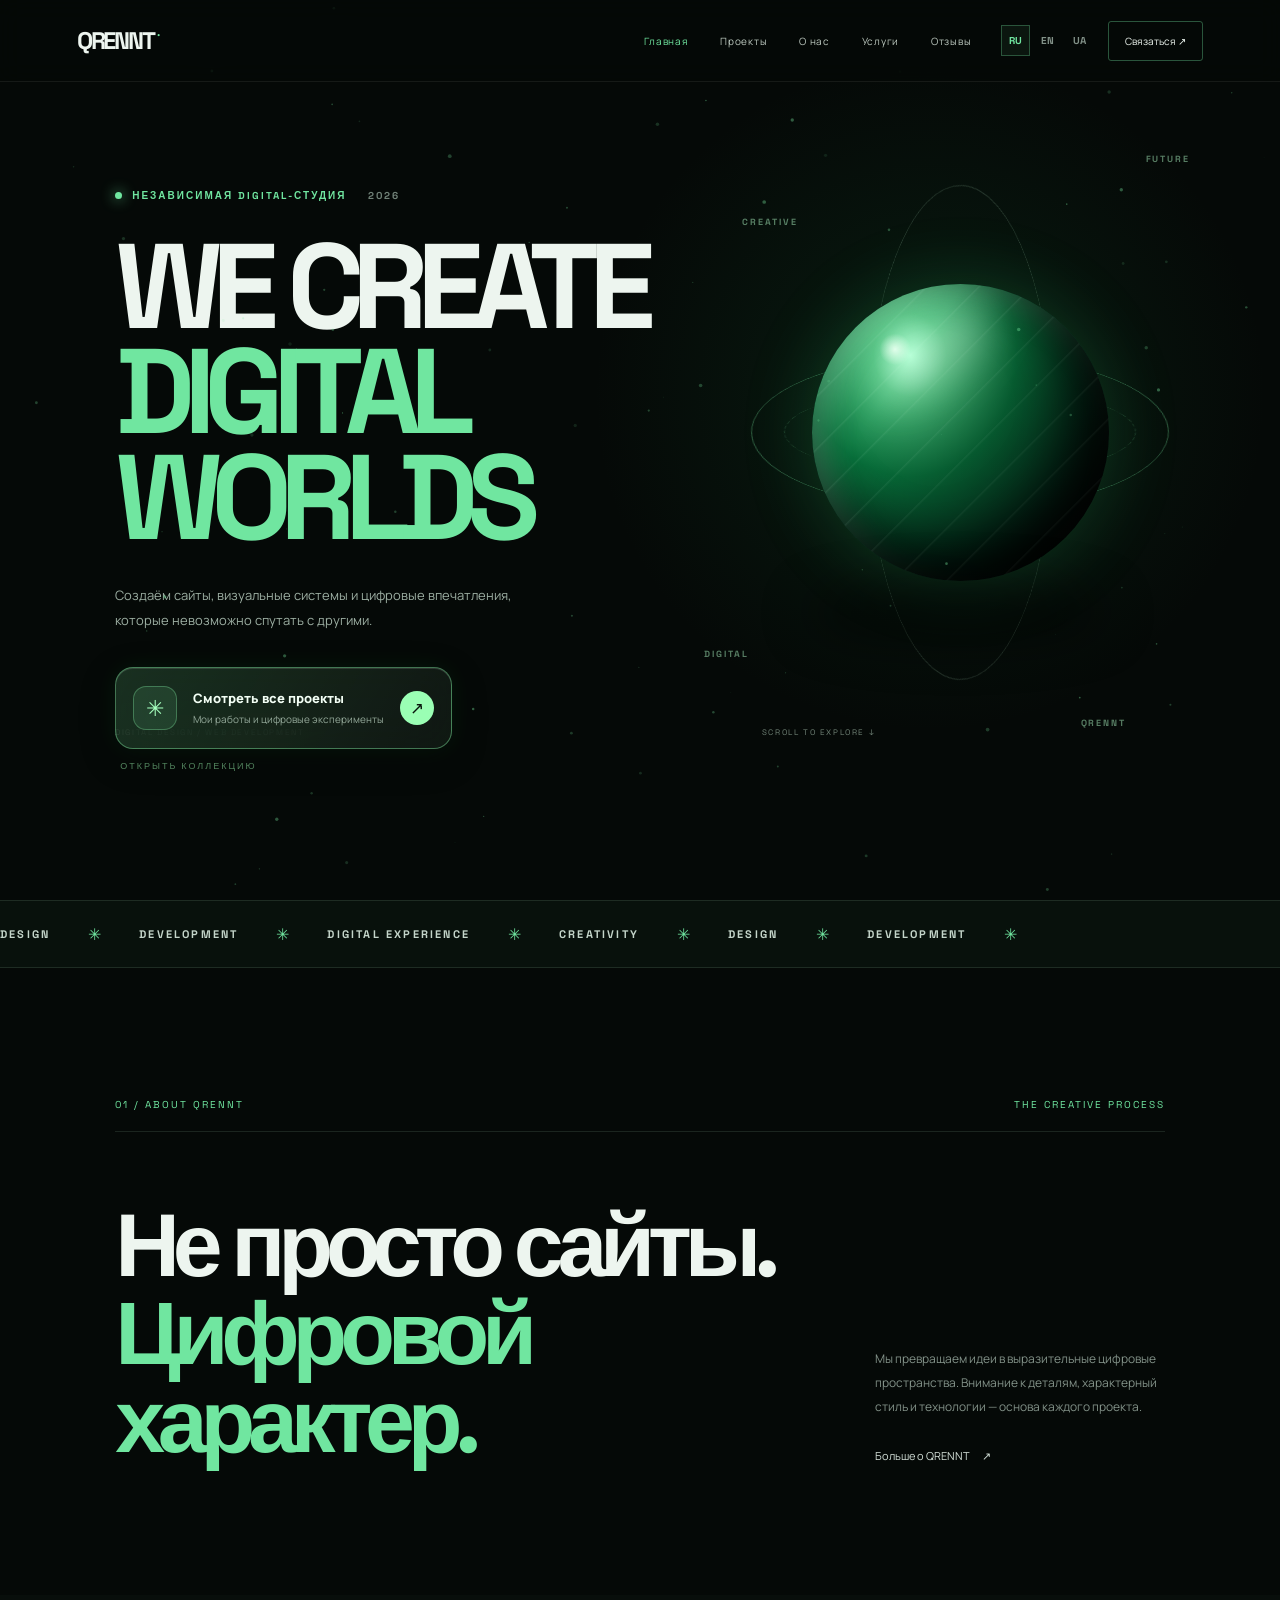
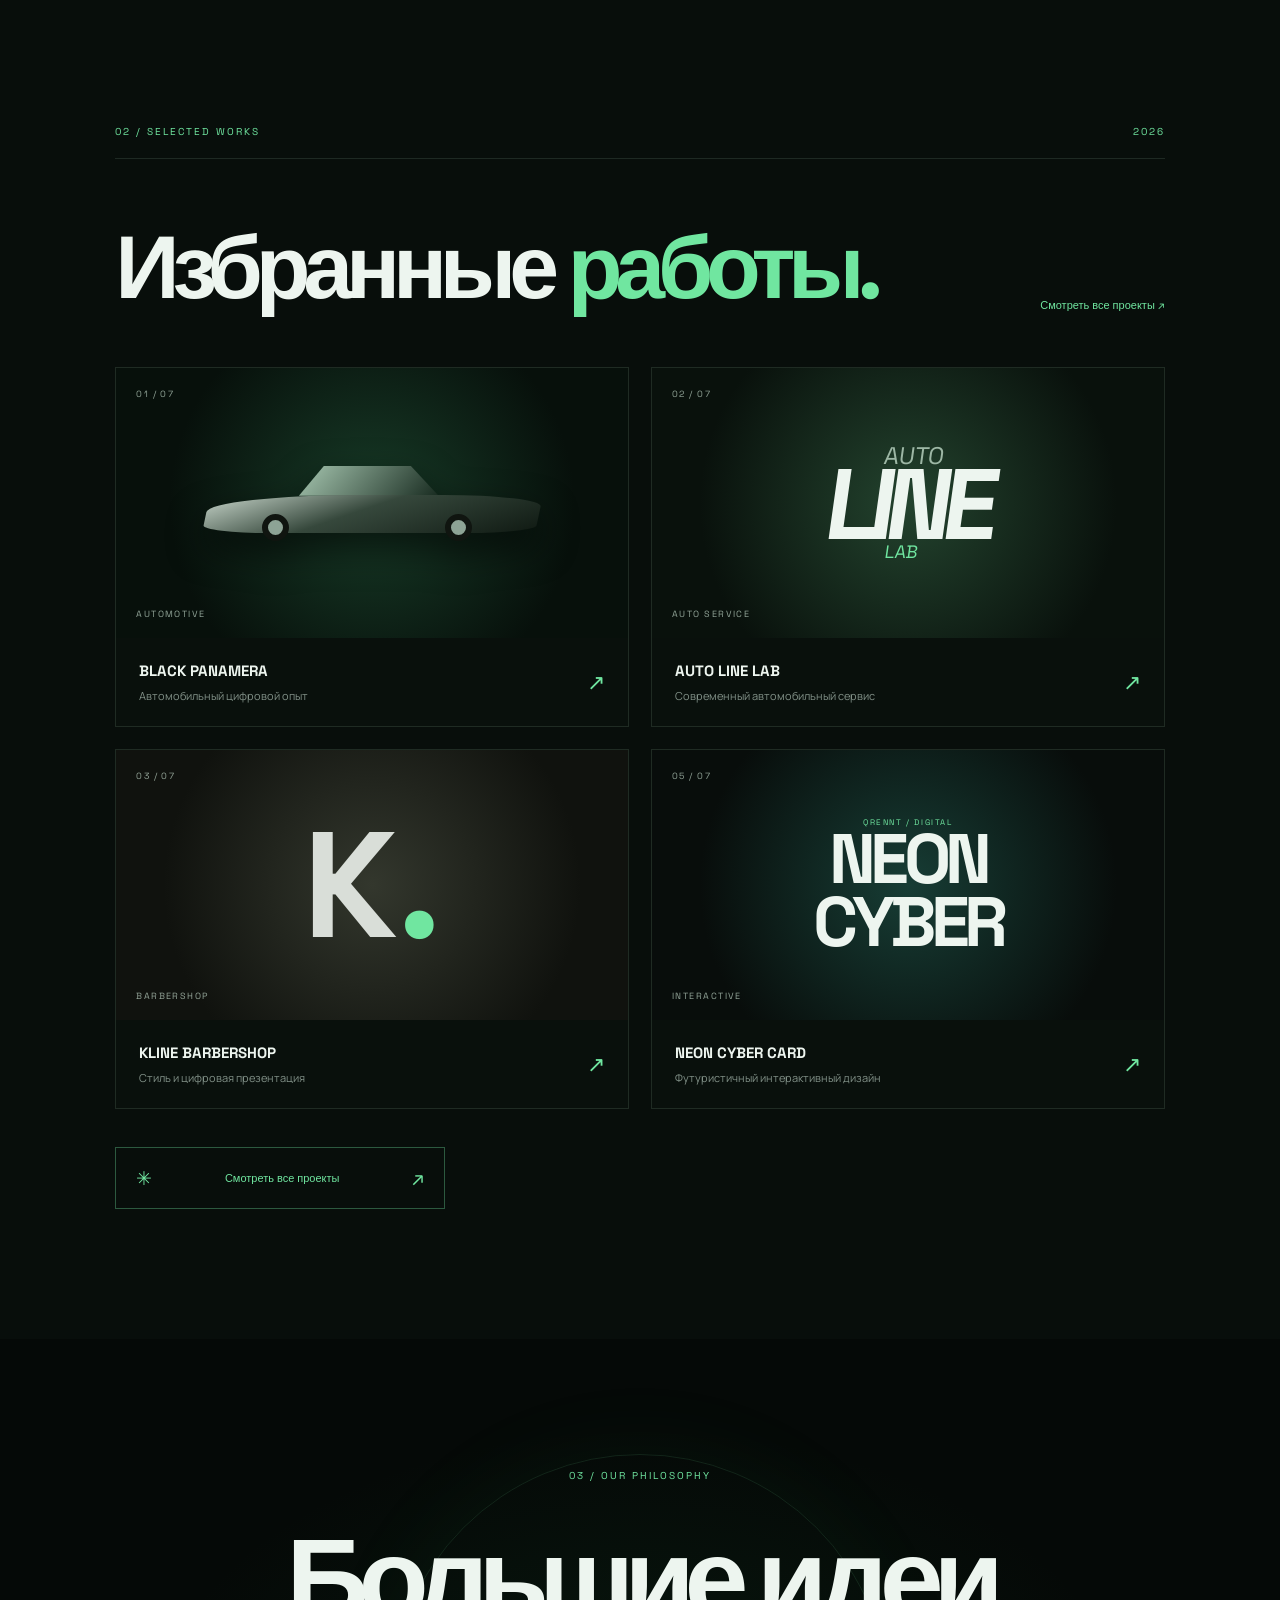
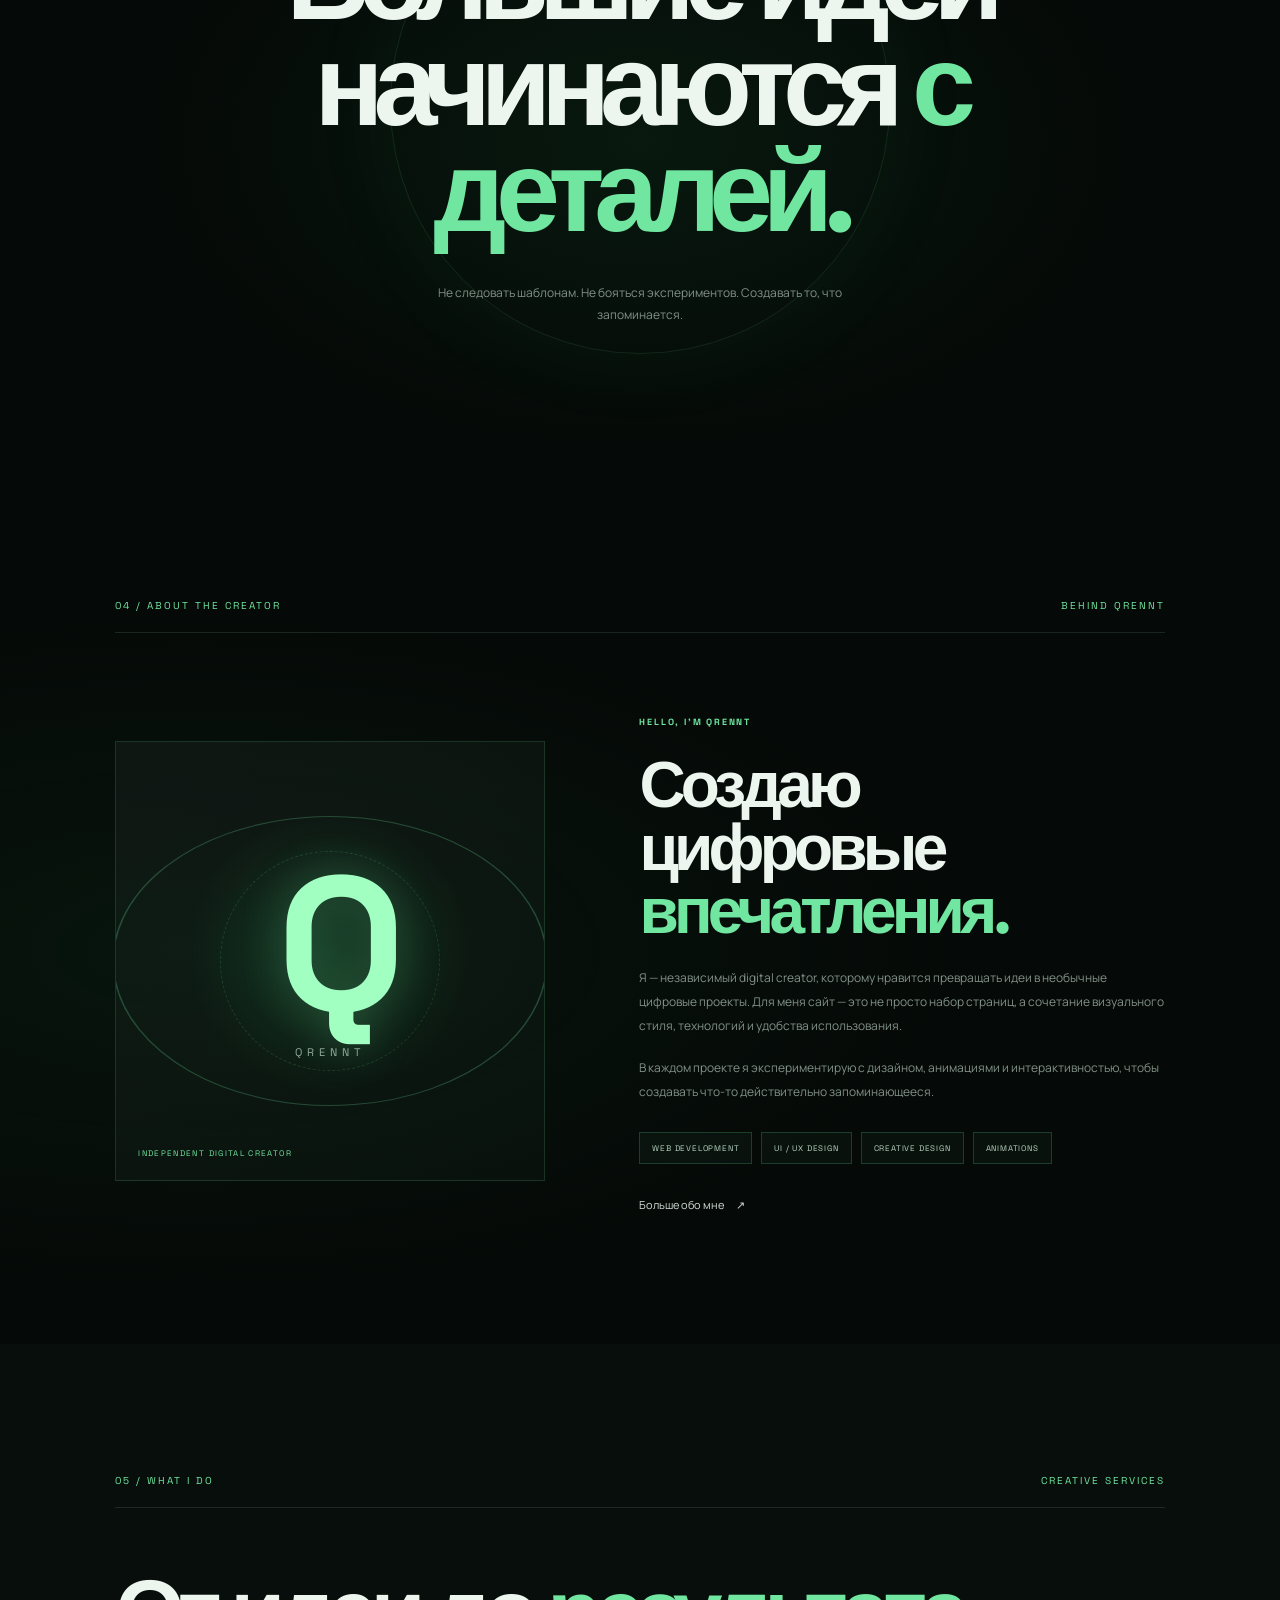
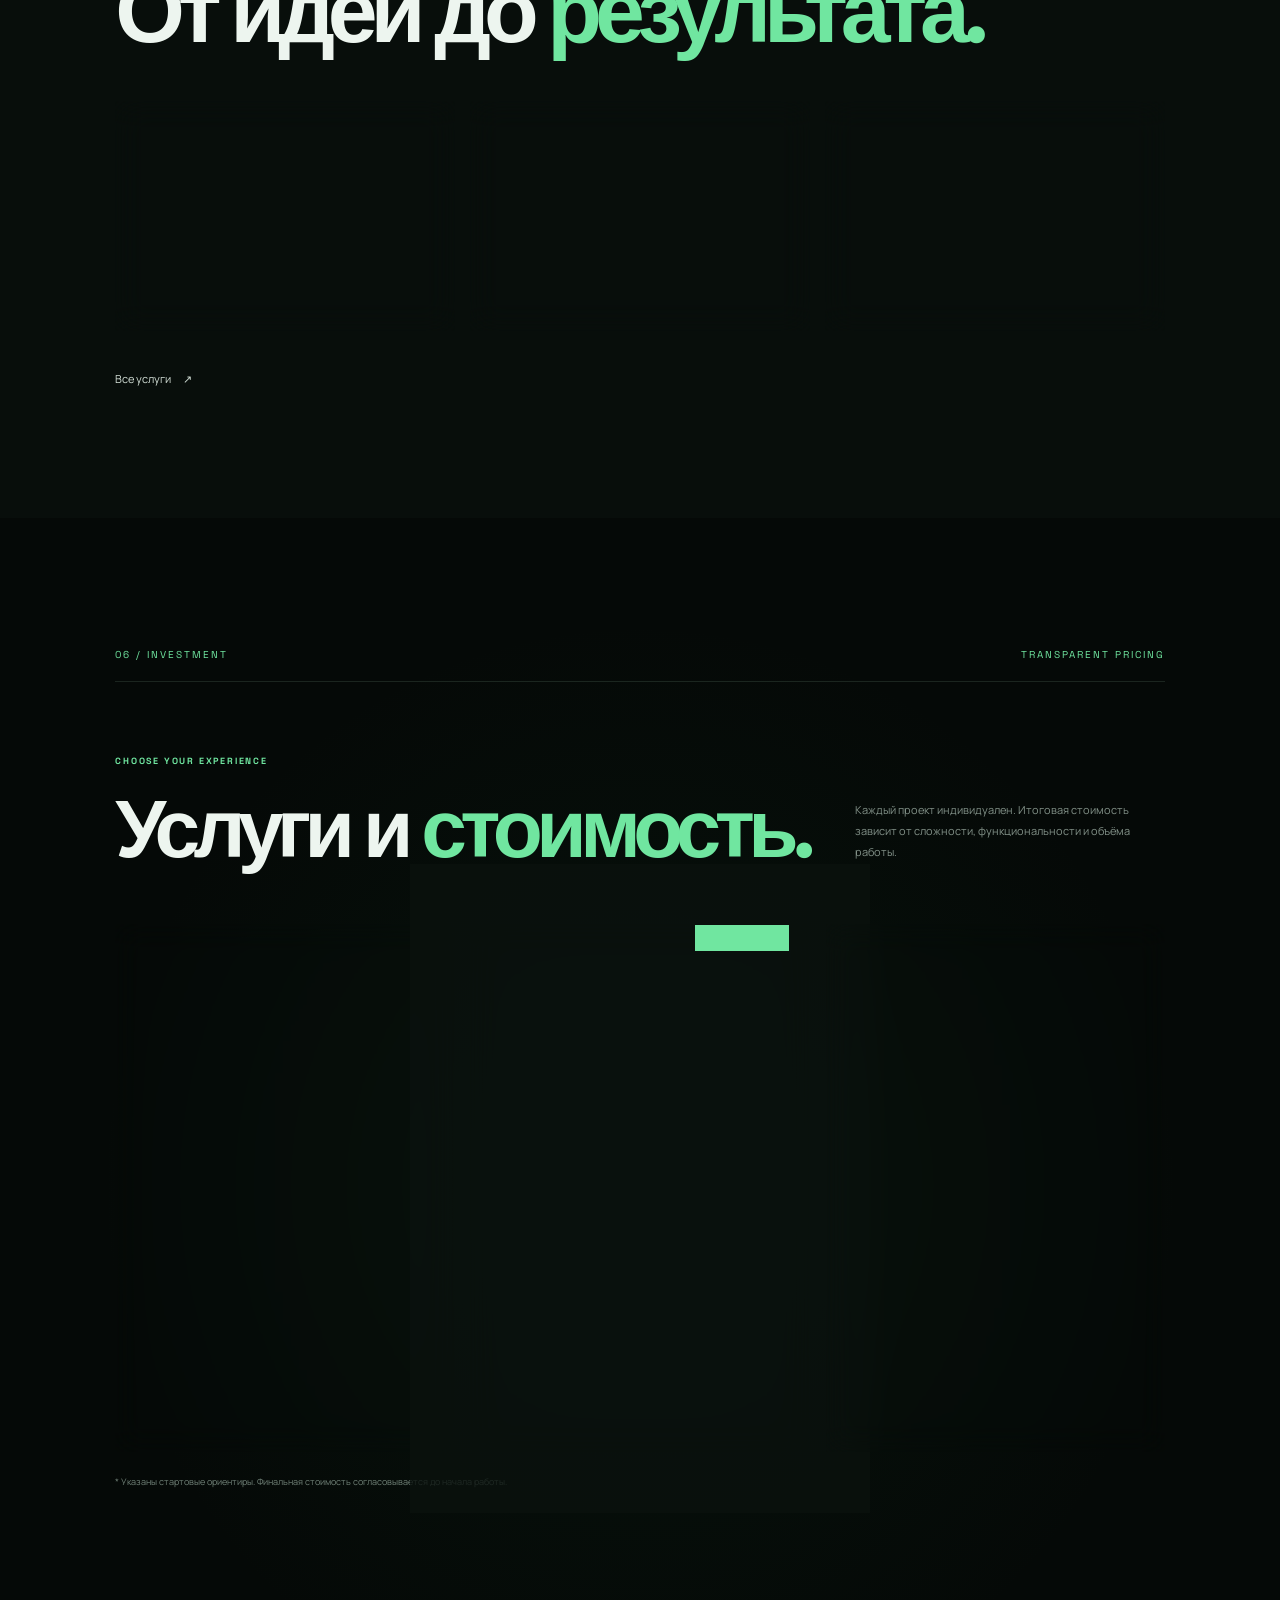
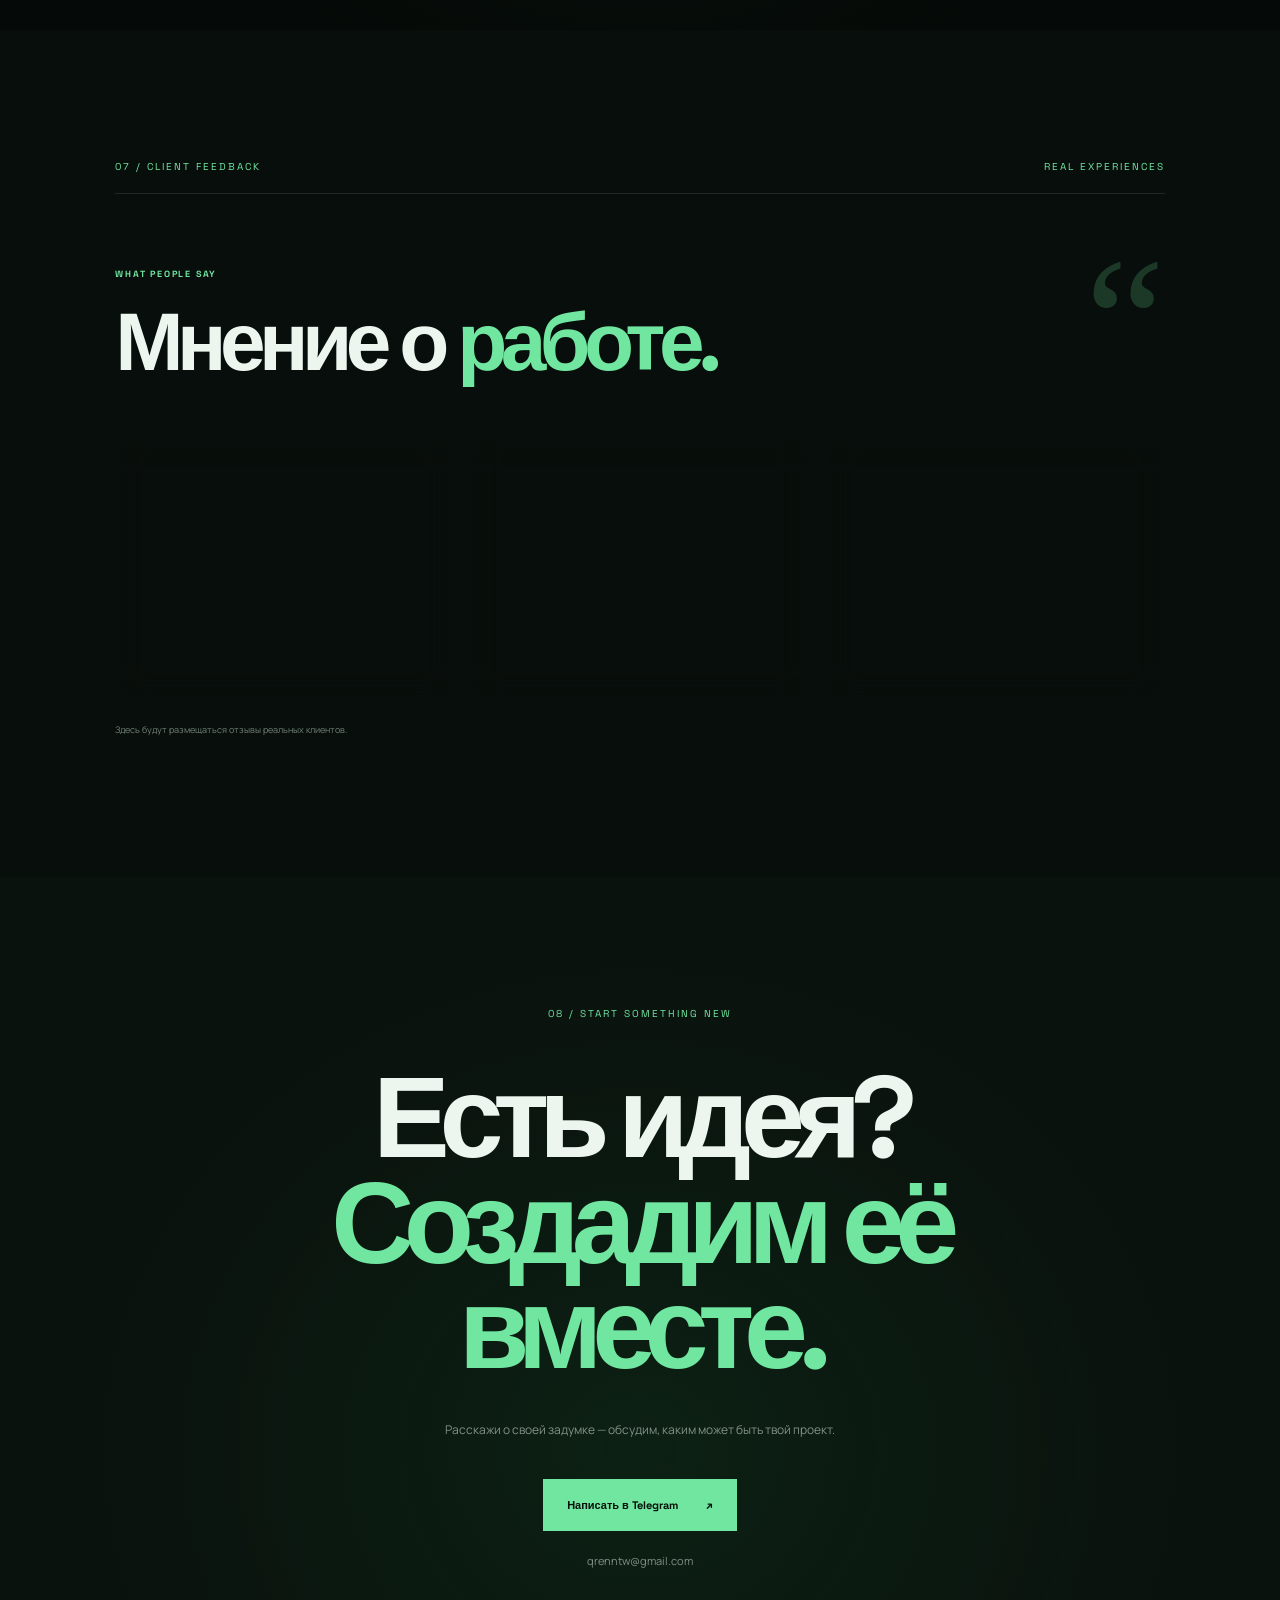
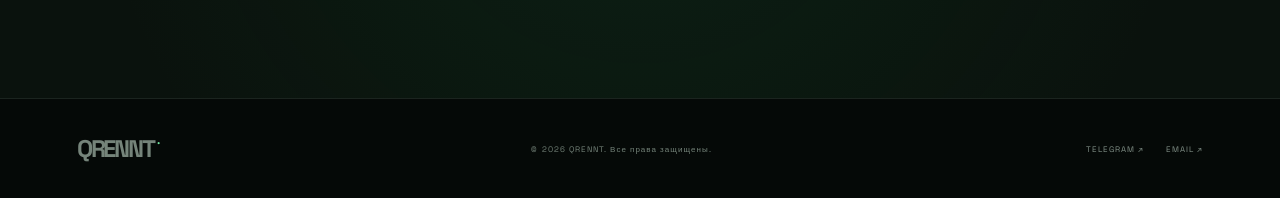
==== commit c60a461a: "Replace arrows with alternate symbols in index.html" ====
--- a/index.html
+++ b/index.html
@@ -60,7 +60,7 @@
         class="header-contact"
         data-i18n="contact"
       >
-        Связаться ↗
+        Связаться ↗︎
       </a>
 
     </div>
@@ -99,7 +99,7 @@
 
           <a href="projects.html" class="all-projects-button">
 
-            <span class="button-icon">✳</span>
+            <span class="button-icon">✳︎</span>
 
             <span class="button-text">
               <strong data-i18n="allProjects">
@@ -111,7 +111,7 @@
               </small>
             </span>
 
-            <span class="button-arrow">↗</span>
+            <span class="button-arrow">↗︎</span>
 
           </a>
 
@@ -164,17 +164,17 @@
 
       <div class="marquee-track">
         <span>DESIGN</span>
-        <i>✳</i>
+        <i>✳︎</i>
         <span>DEVELOPMENT</span>
-        <i>✳</i>
+        <i>✳︎</i>
         <span>DIGITAL EXPERIENCE</span>
-        <i>✳</i>
+        <i>✳︎</i>
         <span>CREATIVITY</span>
-        <i>✳</i>
+        <i>✳︎</i>
         <span>DESIGN</span>
-        <i>✳</i>
+        <i>✳︎</i>
         <span>DEVELOPMENT</span>
-        <i>✳</i>
+        <i>✳︎</i>
       </div>
 
     </section>
@@ -205,7 +205,7 @@
 
           <a href="about.html" class="text-link">
             <span data-i18n="aboutMore">Подробнее обо мне</span>
-            <span>↗</span>
+            <span>↗︎</span>
           </a>
         </div>
 
@@ -230,7 +230,7 @@
 
         <a href="projects.html" class="view-all-link">
           <span data-i18n="allProjects">Смотреть все проекты</span>
-          <span>↗</span>
+          <span>↗︎</span>
         </a>
       </div>
 
@@ -254,7 +254,7 @@
               <h3>BLACK PANAMERA</h3>
               <p data-i18n="featuredCar">Автомобильный цифровой опыт</p>
             </div>
-            <span class="featured-arrow">↗</span>
+            <span class="featured-arrow">↗︎</span>
           </div>
         </a>
 
@@ -275,7 +275,7 @@
               <h3>AUTO LINE LAB</h3>
               <p data-i18n="featuredAuto">Современный автомобильный сервис</p>
             </div>
-            <span class="featured-arrow">↗</span>
+            <span class="featured-arrow">↗︎</span>
           </div>
         </a>
 
@@ -292,7 +292,7 @@
               <h3>KLINE BARBERSHOP</h3>
               <p data-i18n="featuredBarber">Стиль и цифровая презентация</p>
             </div>
-            <span class="featured-arrow">↗</span>
+            <span class="featured-arrow">↗︎</span>
           </div>
         </a>
 
@@ -312,7 +312,7 @@
               <h3>NEON CYBER CARD</h3>
               <p data-i18n="featuredCyber">Футуристичный интерактивный дизайн</p>
             </div>
-            <span class="featured-arrow">↗</span>
+            <span class="featured-arrow">↗︎</span>
           </div>
         </a>
 
@@ -320,9 +320,9 @@
 
 
       <a href="projects.html" class="all-projects-bottom">
-        <span class="bottom-button-icon">✳</span>
+        <span class="bottom-button-icon">✳︎</span>
         <span data-i18n="allProjects">Смотреть все проекты</span>
-        <span class="bottom-button-arrow">↗</span>
+        <span class="bottom-button-arrow">↗︎</span>
       </a>
 
     </section>
@@ -405,7 +405,7 @@
 
           <a href="about.html" class="text-link">
             <span>Больше обо мне</span>
-            <span>↗</span>
+            <span>↗︎</span>
           </a>
 
         </div>
@@ -438,7 +438,7 @@
         </div>
 
         <div class="service-mini glass-panel">
-          <span class="service-icon">✳</span>
+          <span class="service-icon">✳︎</span>
           <h3 data-i18n="serviceTwo">Веб-дизайн</h3>
           <p data-i18n="serviceTwoText">Продуманная визуальная система и интерфейсы.</p>
           <span class="service-index">02</span>
@@ -455,7 +455,7 @@
 
       <a href="services.html" class="text-link">
         <span data-i18n="allServices">Все услуги</span>
-        <span>↗</span>
+        <span>↗︎</span>
       </a>
 
     </section>
@@ -514,7 +514,7 @@
              target="_blank"
              rel="noopener"
              class="pricing-button">
-            Обсудить проект <span>↗</span>
+            Обсудить проект <span>↗︎</span>
           </a>
 
         </article>
@@ -548,7 +548,7 @@
              target="_blank"
              rel="noopener"
              class="pricing-button">
-            Обсудить проект <span>↗</span>
+            Обсудить проект <span>↗︎</span>
           </a>
 
         </article>
@@ -580,7 +580,7 @@
              target="_blank"
              rel="noopener"
              class="pricing-button">
-            Обсудить проект <span>↗</span>
+            Обсудить проект <span>↗︎</span>
           </a>
 
         </article>
@@ -620,7 +620,7 @@
 
         <article class="review-card glass-panel">
           <span class="review-status">REVIEW SLOT 01</span>
-          <div class="review-stars">★★★★★</div>
+          <div class="review-stars">★︎★︎★︎★︎★︎</div>
 
           <p>
             Здесь появится настоящий отзыв клиента
@@ -639,7 +639,7 @@
 
         <article class="review-card glass-panel">
           <span class="review-status">REVIEW SLOT 02</span>
-          <div class="review-stars">★★★★★</div>
+          <div class="review-stars">★︎★︎★︎★︎★︎</div>
 
           <p>
             Здесь появится настоящий отзыв клиента
@@ -658,7 +658,7 @@
 
         <article class="review-card glass-panel">
           <span class="review-status">REVIEW SLOT 03</span>
-          <div class="review-stars">★★★★★</div>
+          <div class="review-stars">★︎★︎★︎★︎★︎</div>
 
           <p>
             Здесь появится ещё один отзыв
@@ -705,7 +705,7 @@
         class="contact-main-button"
       >
         <span data-i18n="contactButton">Написать в Telegram</span>
-        <span>↗</span>
+        <span>↗︎</span>
       </a>
 
       <a href="mailto:qrenntw@gmail.com" class="email-link">
@@ -728,8 +728,8 @@
     <span>© 2026 QRENNT. <span data-i18n="rights">Все права защищены.</span></span>
 
     <div class="footer-links">
-      <a href="https://t.me/qrennt_workich" target="_blank" rel="noopener">TELEGRAM ↗</a>
-      <a href="mailto:qrenntw@gmail.com">EMAIL ↗</a>
+      <a href="https://t.me/qrennt_workich" target="_blank" rel="noopener">TELEGRAM ↗︎</a>
+      <a href="mailto:qrenntw@gmail.com">EMAIL ↗︎</a>
     </div>
 
   </footer>
--- a/style.css
+++ b/style.css
@@ -1,544 +1,491 @@
 
 :root {
- --bg: #050907;
- --panel: #0a120e;
- --green: #70e6a0;
- --green-bright: #a0ffc1;
- --text: #edf5ef;
- --muted: #96a69b;
- --line: rgba(180, 220, 195, .13);
- --font-main: 'Manrope', sans-serif;
- --font-display: 'Space Grotesk', sans-serif;
+  --bg: #050907;
+  --panel: #0a120e;
+  --green: #70e6a0;
+  --green-bright: #a0ffc1;
+  --text: #edf5ef;
+  --muted: #829188;
+  --line: rgba(180, 220, 195, .13);
+  --font-main: 'Manrope', sans-serif;
+  --font-display: 'Space Grotesk', sans-serif;
 }
 
 * {
- box-sizing: border-box;
+  box-sizing: border-box;
 }
 
 html {
- scroll-behavior: smooth;
- scroll-padding-top: 90px;
+  scroll-behavior: smooth;
+  scroll-padding-top: 90px;
 }
 
 body {
- margin: 0;
- background: var(--bg);
- color: var(--text);
- font-family: var(--font-main);
- overflow-x: hidden;
- -webkit-font-smoothing: antialiased;
+  margin: 0;
+  background: var(--bg);
+  color: var(--text);
+  font-family: var(--font-main);
+  overflow-x: hidden;
 }
 
 a {
- color: inherit;
- text-decoration: none;
+  color: inherit;
+  text-decoration: none;
 }
 
 button {
- font: inherit;
+  font: inherit;
 }
 
 ::selection {
- background: var(--green);
- color: #06100a;
+  background: var(--green);
+  color: #06100a;
 }
 
 #particles {
- position: fixed;
- inset: 0;
- z-index: 1;
- pointer-events: none;
- opacity: .65;
-}
-
-.ambient {
- position: fixed;
- pointer-events: none;
- z-index: 0;
- border-radius: 50%;
- filter: blur(100px);
- opacity: .08;
-}
-
-.ambient-one {
- width: 300px;
- height: 300px;
- background: #28a65e;
- top: 10%;
- left: -150px;
-}
-
-.ambient-two {
- width: 300px;
- height: 300px;
- background: #42d77f;
- bottom: 10%;
- справа: -150px;
-}
-
-/* ЗАГОЛОВОК */
+  position: fixed;
+  inset: 0;
+  z-index: 1;
+  pointer-events: none;
+  opacity: .65;
+}
+
+/* HEADER */
 
 .site-header {
- height: 82px;
- padding: 0 6vw;
- display: flex;
- align-items: center;
- justify-content: space-between;
- position: absolute;
- top: 0;
- left: 0;
- width: 100%;
- z-index: 20;
- border-bottom: 1px solid rgba(255,255,255,.07);
- background: rgba(5,9,7,.25);
- backdrop-filter: blur(12px);
- -webkit-backdrop-filter: blur(12px);
+  height: 82px;
+  padding: 0 6vw;
+  display: flex;
+  align-items: center;
+  justify-content: space-between;
+  position: absolute;
+  top: 0;
+  left: 0;
+  width: 100%;
+  z-index: 20;
+  border-bottom: 1px solid rgba(255,255,255,.07);
+  background: rgba(5,9,7,.25);
+  backdrop-filter: blur(12px);
 }
 
 .logo {
- font-family: var(--font-display);
- font-size: 24px;
- font-weight: 700;
- letter-spacing: -.09em;
+  font-family: var(--font-display);
+  font-size: 24px;
+  font-weight: 700;
+  letter-spacing: -.09em;
 }
 
 .logo span {
- color: var(--green);
- font-size: 11px;
- vertical-align: top;
- margin-left: 3px;
+  color: var(--green);
+  font-size: 11px;
+  vertical-align: top;
+  margin-left: 3px;
 }
 
 .site-header .nav {
- display: flex;
- align-items: center;
- gap: 32px;
- margin-left: auto;
- margin-right: 30px;
+  display: flex;
+  align-items: center;
+  gap: 32px;
+  margin-left: auto;
+  margin-right: 30px;
 }
 
 .site-header .nav a {
- color: #bdc9c0;
- font-size: 12px;
- letter-spacing: .04em;
- transition: color .25s ease;
+  color: #bdc9c0;
+  font-size: 10px;
+  letter-spacing: .07em;
+  transition: color .25s ease;
 }
 
 .site-header .nav a:hover,
 .site-header .nav a.active {
- color: var(--green);
+  color: var(--green);
 }
 
 .header-right {
- display: flex;
- align-items: center;
- gap: 14px;
+  display: flex;
+  align-items: center;
+  gap: 14px;
 }
 
 .language-switch {
- display: flex;
- gap: 3px;
-}
-
-.button-language-switch {
- border: 1px solid transparent;
- background: transparent;
- color: #829188;
- font-family: var(--font-display);
- font-size: 10px;
- font-weight: 700;
- padding: 8px 7px;
- cursor: pointer;
- transition: .25s ease;
+  display: flex;
+  gap: 3px;
+}
+
+.language-switch button {
+  border: 1px solid transparent;
+  background: transparent;
+  color: #829188;
+  font-family: var(--font-display);
+  font-size: 10px;
+  font-weight: 700;
+  padding: 8px 7px;
+  cursor: pointer;
+  transition: .25s ease;
 }
 
 .language-switch button.active,
 .language-switch button:hover {
- color: var(--green);
- border-color: rgba(112,230,160,.3);
- background: rgba(112,230,160,.06);
+  color: var(--green);
+  border-color: rgba(112,230,160,.3);
+  background: rgba(112,230,160,.06);
 }
 
 .header-contact {
- border: 1px solid rgba(112,230,160,.35);
- padding: 12px 16px;
- border-radius: 3px;
- font-size: 11px;
- white-space: nowrap;
- transition: .3s ease;
+  border: 1px solid rgba(112,230,160,.35);
+  padding: 12px 16px;
+  border-radius: 3px;
+  font-size: 10px;
+  white-space: nowrap;
+  transition: .3s ease;
 }
 
 .header-contact:hover {
- color: var(--green);
- border-color: var(--green);
+  color: var(--green);
+  border-color: var(--green);
 }
 
 .menu-toggle {
- display: none;
- background: none;
- border: 0;
- padding: 8px;
- cursor: pointer;
+  display: none;
+  background: none;
+  border: 0;
+  padding: 8px;
+  cursor: pointer;
 }
 
 .menu-toggle span {
- display: block;
- width: 24px;
- height: 1px;
- background: white;
- margin: 6px;
- transition: transform .3s ease;
+  display: block;
+  width: 24px;
+  height: 1px;
+  background: white;
+  margin: 6px;
 }
 
 /* HERO */
 
 .hero {
- min-height: 790px;
- height: 100svh;
- max-height: 1050px;
- padding: 150px 9vw 90px;
- position: relative;
- overflow: hidden;
- display: flex;
- align-items: center;
- isolation: isolate;
+  min-height: 790px;
+  height: 100svh;
+  max-height: 1050px;
+  padding: 150px 9vw 90px;
+  position: relative;
+  overflow: hidden;
+  display: flex;
+  align-items: center;
+  isolation: isolate;
 }
 
 .hero::before {
- content: "";
- position: absolute;
- width: 700px;
- height: 700px;
- right: 0;
- top: 5%;
- background: radial-gradient(circle, rgba(25,117,64,.18), transparent 68%);
- z-index: -1;
+  content: "";
+  position: absolute;
+  width: 700px;
+  height: 700px;
+  right: 0;
+  top: 5%;
+  background: radial-gradient(circle, rgba(25,117,64,.18), transparent 68%);
+  z-index: -1;
 }
 
 .hero-content {
- position: relative;
- z-index: 5;
- width: 100%;
- max-width: 760px;
+  position: relative;
+  z-index: 5;
+  width: 100%;
+  max-width: 760px;
 }
 
 .hero-topline {
- display: flex;
- align-items: center;
- gap: 10px;
- margin-bottom: 32px;
- color: var(--green);
- font-family: var(--font-display);
- font-size: 10px;
- font-weight: 700;
- letter-spacing: .2em;
+  display: flex;
+  align-items: center;
+  gap: 10px;
+  margin-bottom: 32px;
+  color: var(--green);
+  font-family: var(--font-display);
+  font-size: 10px;
+  font-weight: 700;
+  letter-spacing: .2em;
 }
 
 .status-dot {
- width: 7px;
- height: 7px;
- background: var(--green);
- border-radius: 50%;
- box-shadow: 0 0 14px var(--green);
- animation: blink 2s infinite;
- flex: 0 0 auto;
+  width: 7px;
+  height: 7px;
+  background: var(--green);
+  border-radius: 50%;
+  box-shadow: 0 0 14px var(--green);
+  animation: blink 2s infinite;
+  flex: 0 0 auto;
 }
 
 .hero-year {
- margin-left: 12px;
- color: #718278;
+  margin-left: 12px;
+  color: #718278;
 }
 
 .hero h1 {
- font-family: var(--font-display);
- font-size: clamp(60px, 9.4vw, 132px);
- letter-spacing: -.095em;
- line-height: .88;
- margin: 0;
- font-weight: 700;
+  font-family: var(--font-display);
+  font-size: clamp(60px, 9.4vw, 132px);
+  letter-spacing: -.095em;
+  line-height: .88;
+  margin: 0;
+  font-weight: 700;
 }
 
 .gradient-text {
- color: var(--green);
+  color: var(--green);
 }
 
 .hero-description {
- max-width: 430px;
- color: #a8b8ad;
- line-height: 1.85;
- font-size: 15px;
- margin: 32px 0 0;
+  max-width: 430px;
+  color: #9caea2;
+  line-height: 1.9;
+  font-size: 13px;
+  margin: 32px 0 0;
 }
 
 .hero-bottom-info {
- position: absolute;
- bottom: 35px;
- left: 0;
- right: 0;
- display: flex;
- align-items: center;
- gap: 18px;
- color: #6f8175;
- font-family: var(--font-display);
- font-size: 9px;
- letter-spacing: .16em;
+  position: absolute;
+  bottom: 35px;
+  left: 0;
+  right: 0;
+  display: flex;
+  align-items: center;
+  gap: 18px;
+  color: #6f8175;
+  font-family: var(--font-display);
+  font-size: 8px;
+  letter-spacing: .2em;
 }
 
 .hero-bottom-info span:last-child {
- margin-left: auto;
-}
-
-/* PROJECT BUTTON */
+  margin-left: auto;
+}
+
+/* PROJECTS BUTTON */
 
 .hero-project-action {
- position: relative;
- z-index: 10;
- width: fit-content;
- margin-top: 34px;
- display: flex;
- flex-direction: column;
- align-items: flex-start;
- gap: 11px;
+  position: relative;
+  z-index: 10;
+  width: fit-content;
+  margin-top: 34px;
+  display: flex;
+  flex-direction: column;
+  align-items: flex-start;
+  gap: 11px;
 }
 
 .all-projects-button {
- min-width: 310px;
- min-height: 82px;
- padding: 13px 17px;
- display: flex;
- align-items: center;
- gap: 16px;
- border: 1px solid rgba(140,255,176,.4);
- border-radius: 18px;
- фон:
- linear-gradient(120deg, rgba(140,255,176,.14), rgba(255,255,255,.035)),
- rgba(8,19,12,.65);
- backdrop-filter: blur(22px);
- -webkit-backdrop-filter: blur(22px);
- box-shadow:
- 0 10px 35px rgba(0,0,0,.25),
- inset 0 1px 0 rgba(255,255,255,.12),
- 0 0 25px rgba(50,255,120,.07);
- color: #f3fff5;
- transition: transform .35s ease, border-color .35s ease, box-shadow .35s ease;
- animation: projectsButtonGlow 3.5s ease-in-out infinite;
+  min-width: 310px;
+  min-height: 82px;
+  padding: 13px 17px;
+  display: flex;
+  align-items: center;
+  gap: 16px;
+  border: 1px solid rgba(140,255,176,.4);
+  border-radius: 18px;
+  background:
+    linear-gradient(120deg, rgba(140,255,176,.14), rgba(255,255,255,.035)),
+    rgba(8,19,12,.65);
+  backdrop-filter: blur(22px);
+  -webkit-backdrop-filter: blur(22px);
+  box-shadow:
+    0 10px 35px rgba(0,0,0,.25),
+    inset 0 1px 0 rgba(255,255,255,.12),
+    0 0 25px rgba(50,255,120,.07);
+  color: #f3fff5;
+  transition: transform .35s ease, border-color .35s ease, box-shadow .35s ease;
+  animation: projectsButtonGlow 3.5s ease-in-out infinite;
 }
 
 .all-projects-button:hover {
- transform: translateY(-5px);
- border-color: rgba(140,255,176,.85);
- box-shadow:
- 0 16px 45px rgba(0,0,0,.35),
- 0 0 38px rgba(50,255,120,.19),
- inset 0 1px 0 rgba(255,255,255,.2);
+  transform: translateY(-5px);
+  border-color: rgba(140,255,176,.85);
+  box-shadow:
+    0 16px 45px rgba(0,0,0,.35),
+    0 0 38px rgba(50,255,120,.19),
+    inset 0 1px 0 rgba(255,255,255,.2);
 }
 
 .button-icon {
- width: 44px;
- height: 44px;
- display: grid;
- place-items: center;
- flex-shrink: 0;
- border: 1px solid rgba(140,255,176,.3);
- border-radius: 13px;
- background: rgba(140,255,176,.1);
- color: #a5ffbd;
- font-size: 0;
- position: relative;
- transition: transform .4s ease;
-}
-
-.button-icon::before {
- content: "";
- width: 16px;
- height: 16px;
- background: linear-gradient(135deg, #e2ffed, #70e6a0 55%, #20a45b);
- clip-path: polygon(
- 50% 0%, 61% 35%, 100% 50%,
- 61% 65%, 50% 100%,
- 39% 65%, 0% 50%, 39% 35%
- );
- filter: drop-shadow(0 0 7px rgba(112,230,160,.6));
- transform: rotate(0deg);
+  width: 44px;
+  height: 44px;
+  display: grid;
+  place-items: center;
+  flex-shrink: 0;
+  border: 1px solid rgba(140,255,176,.3);
+  border-radius: 13px;
+  background: rgba(140,255,176,.1);
+  color: #a5ffbd;
+  font-size: 22px;
+  transition: transform .4s ease;
 }
 
 .all-projects-button:hover .button-icon {
- transform: rotate(45deg);
+  transform: rotate(45deg);
 }
 
 .button-text {
- display: flex;
- flex-direction: column;
- gap: 5px;
- flex: 1;
+  display: flex;
+  flex-direction: column;
+  gap: 5px;
+  flex: 1;
 }
 
 .button-text strong {
- font-size: 14px;
- font-weight: 800;
+  font-size: 13px;
+  font-weight: 800;
 }
 
 .button-text small {
- color: #a0b3a5;
- font-size: 11px;
- line-height: 1.5;
+  color: #94a99a;
+  font-size: 10px;
 }
 
 .button-arrow {
- width: 34px;
- height: 34px;
- display: grid;
- place-items: center;
- border-radius: 50%;
- background: #9affb4;
- color: #07120a;
- font-size: 0;
- flex-shrink: 0;
- position: relative;
- transition: transform .3s ease;
-}
-
-.button-arrow::before {
- content: "↗";
- font-family: var(--font-display);
- font-size: 18px;
- line-height: 1;
+  width: 34px;
+  height: 34px;
+  display: grid;
+  place-items: center;
+  border-radius: 50%;
+  background: #9affb4;
+  color: #07120a;
+  font-size: 17px;
+  transition: transform .3s ease;
 }
 
 .all-projects-button:hover .button-arrow {
- transform: translate(3px,-3px);
+  transform: translate(3px,-3px);
 }
 
 .button-hint {
- padding-left: 5px;
- color: rgba(158,255,181,.55);
- font: 9px var(--font-display);
- letter-spacing: 2px;
+  padding-left: 5px;
+  color: rgba(158,255,181,.55);
+  font: 9px var(--font-display);
+  letter-spacing: 2px;
 }
 
 @keyframes projectsButtonGlow {
- 0%, 100% {
- box-shadow: 0 10px 35px rgba(0,0,0,.25), 0 0 15px rgba(50,255,120,.05);
- }
- 50% {
- box-shadow 0 10px 35px rgba(0,0,0,.25), 0 0 28px rgba(50,255,120,.15);
- }
-}
-
-/* ИЗУМРУДНЫЙ СФЕРОИД */
+  0%, 100% {
+    box-shadow: 0 10px 35px rgba(0,0,0,.25), 0 0 15px rgba(50,255,120,.05);
+  }
+  50% {
+    box-shadow: 0 10px 35px rgba(0,0,0,.25), 0 0 28px rgba(50,255,120,.15);
+  }
+}
+
+/* EMERALD ORB */
 
 .hero-visual {
- position: absolute;
- inset: 0;
- pointer-events: none;
+  position: absolute;
+  inset: 0;
+  pointer-events: none;
 }
 
 .orb-scene {
- width: min(44vw, 550px);
- aspect-ratio: 1;
- position: absolute;
- right: 3.5%;
- top: 48%;
- transform: translateY(-50%);
- z-index: 2;
- animation: orbFloat 8s ease-in-out infinite;
+  width: min(44vw, 550px);
+  aspect-ratio: 1;
+  position: absolute;
+  right: 3.5%;
+  top: 48%;
+  transform: translateY(-50%);
+  z-index: 2;
+  animation: orbFloat 8s ease-in-out infinite;
 }
 
 .orb-core {
- position: absolute;
- inset: 23%;
- border-radius: 50%;
- overflow: hidden;
- фон:
- radial-gradient(circle at 28% 22%, rgba(230,255,238,.95), transparent 5%),
- radial-gradient(ellipse at 33% 24%, #a8ffd0 0%, #4abf7c 13%, #08723c 38%, #04341f 66%, #020d08 82%);
- box-shadow:
- inset -25px -25px 55px rgba(0,0,0,.85),
- inset 12px 12px 30px rgba(220,255,230,.25),
- 0 0 70px rgba(39,200,105,.22);
+  position: absolute;
+  inset: 23%;
+  border-radius: 50%;
+  overflow: hidden;
+  background:
+    radial-gradient(circle at 28% 22%, rgba(230,255,238,.95), transparent 5%),
+    radial-gradient(ellipse at 33% 24%, #a8ffd0 0%, #4abf7c 13%, #08723c 38%, #04341f 66%, #020d08 82%);
+  box-shadow:
+    inset -25px -25px 55px rgba(0,0,0,.85),
+    inset 12px 12px 30px rgba(220,255,230,.25),
+    0 0 70px rgba(39,200,105,.22);
 }
 
 .orb-core::before {
- content: "";
- position: absolute;
- inset: -15%;
- border-radius: 50%;
- background: repeating-linear-gradient(
- 115deg,
- transparent 0 18px,
- rgba(200,255,220,.08) 19px,
- transparent 21px 37px
- );
- transform: rotate(20deg);
+  content: "";
+  position: absolute;
+  inset: -15%;
+  border-radius: 50%;
+  background: repeating-linear-gradient(
+    115deg,
+    transparent 0 18px,
+    rgba(200,255,220,.08) 19px,
+    transparent 21px 37px
+  );
+  transform: rotate(20deg);
 }
 
 .orb-highlight {
- position: absolute;
- width: 45%;
- height: 20%;
- top: 14%;
- left: 18%;
- border-radius: 50%;
- background: rgba(226,255,236,.32);
- filter: blur(19px);
- transform: rotate(-35deg);
+  position: absolute;
+  width: 45%;
+  height: 20%;
+  top: 14%;
+  left: 18%;
+  border-radius: 50%;
+  background: rgba(226,255,236,.32);
+  filter: blur(19px);
+  transform: rotate(-35deg);
 }
 
 .orb-inner {
- position: absolute;
- inset: 0;
- border-radius: 50%;
- background: linear-gradient(125deg, transparent 30%, rgba(0,0,0,.6));
+  position: absolute;
+  inset: 0;
+  border-radius: 50%;
+  background: linear-gradient(125deg, transparent 30%, rgba(0,0,0,.6));
 }
 
 .orb-shadow {
- position: absolute;
- width: 55%;
- height: 10%;
- left: 22%;
- bottom: 12%;
- border-radius: 50%;
- background: #000;
- filter: blur(25px);
- opacity: .5;
+  position: absolute;
+  width: 55%;
+  height: 10%;
+  left: 22%;
+  bottom: 12%;
+  border-radius: 50%;
+  background: #000;
+  filter: blur(25px);
+  opacity: .5;
 }
 
 .orb-ring {
- position: absolute;
- inset: 12%;
- border: 1px solid rgba(126,244,168,.35);
- border-radius: 50%;
- pointer-events: none;
+  position: absolute;
+  inset: 12%;
+  border: 1px solid rgba(126,244,168,.35);
+  border-radius: 50%;
+  pointer-events: none;
 }
 
 .ring-one {
- transform: rotateX(68deg) rotateZ(-25deg);
- animation: ringSpin 15s linear infinite;
+  transform: rotateX(68deg) rotateZ(-25deg);
+  animation: ringSpin 15s linear infinite;
 }
 
 .ring-two {
- inset: 5%;
- transform: rotateY(68deg) rotateZ(35deg);
- border-color: rgba(180,230,195,.2);
- animation: ringSpin 21s linear infinite reverse;
+  inset: 5%;
+  transform: rotateY(68deg) rotateZ(35deg);
+  border-color: rgba(180,230,195,.2);
+  animation: ringSpin 21s linear infinite reverse;
 }
 
 .ring-three {
- inset: 18%;
- transform: rotateX(75deg) rotateZ(70deg);
- border-style: dashed;
- opacity: .55;
- animation: ringSpin 28s linear infinite;
+  inset: 18%;
+  transform: rotateX(75deg) rotateZ(70deg);
+  border-style: dashed;
+  opacity: .55;
+  animation: ringSpin 28s linear infinite;
 }
 
 .floating-word {
- position: absolute;
- color: rgba(154,220,175,.55);
- font-family: var(--font-display);
- font-size: 9px;
- font-weight: 700;
- letter-spacing: .22em;
- animation: floatWord 7s ease-in-out infinite;
+  position: absolute;
+  color: rgba(154,220,175,.55);
+  font-family: var(--font-display);
+  font-size: 9px;
+  font-weight: 700;
+  letter-spacing: .22em;
+  animation: floatWord 7s ease-in-out infinite;
 }
 
 .floating-one { top: 24%; left: 58%; }
@@ -549,64 +496,47 @@
 /* MARQUEE */
 
 .marquee-section {
- overflow: hidden;
- border-top: 1px solid var(--line);
- border-bottom: 1px solid var(--line);
- padding: 22px 0;
- background: #08110c;
- position: relative;
- z-index: 2;
+  overflow: hidden;
+  border-top: 1px solid var(--line);
+  border-bottom: 1px solid var(--line);
+  padding: 22px 0;
+  background: #08110c;
+  position: relative;
+  z-index: 2;
 }
 
 .marquee-track {
- display: flex;
- align-items: center;
- gap: 38px;
- width: max-content;
- animation: marquee 28s linear infinite;
+  display: flex;
+  align-items: center;
+  gap: 38px;
+  width: max-content;
+  animation: marquee 28s linear infinite;
 }
 
 .marquee-track span {
- font-family: var(--font-display);
- font-size: 11px;
- font-weight: 700;
- letter-spacing: .2em;
- color: #c4d5ca;
+  font-family: var(--font-display);
+  font-size: 11px;
+  font-weight: 700;
+  letter-spacing: .2em;
+  color: #c4d5ca;
 }
 
 .marquee-track i {
- color: var(--green);
- font-style: normal;
- font-size: 0;
- width: 12px;
- height: 12px;
- flex-shrink: 0;
- position: relative;
-}
-
-.marquee-track i::before {
- content: "";
- position: absolute;
- inset: 0;
- background: var(--green);
- clip-path: polygon(
- 50% 0%, 61% 35%, 100% 50%,
- 61% 65%, 50% 100%,
- 39% 65%, 0% 50%, 39% 35%
- );
-}
-
-/* ОБЩИЕ СЕКЦИИ */
+  color: var(--green);
+  font-style: normal;
+}
+
+/* COMMON SECTIONS */
 
 .section-label {
- display: flex;
- justify-content: space-between;
- padding-bottom: 20px;
- border-bottom: 1px solid var(--line);
- color: var(--green);
- font-family: var(--font-display);
- font-size: 10px;
- letter-spacing: .2em;
+  display: flex;
+  justify-content: space-between;
+  padding-bottom: 20px;
+  border-bottom: 1px solid var(--line);
+  color: var(--green);
+  font-family: var(--font-display);
+  font-size: 10px;
+  letter-spacing: .2em;
 }
 
 /* INTRO */
@@ -618,180 +548,180 @@
 .about-me-section,
 .pricing-section,
 .reviews-section {
- padding: 130px 9vw;
- position: relative;
- overflow: hidden;
+  padding: 130px 9vw;
+  position: relative;
+  overflow: hidden;
 }
 
 .intro-grid {
- display: grid;
- grid-template-columns: 1.4fr .6fr;
- align-items: end;
- gap: 8%;
- padding-top: 70px;
+  display: grid;
+  grid-template-columns: 1.4fr .6fr;
+  align-items: end;
+  gap: 8%;
+  padding-top: 70px;
 }
 
 .intro-grid h2,
 .featured-heading h2,
 .services-preview h2 {
- font-family: var(--font-display);
- font-size: clamp(45px, 7vw, 92px);
- line-height: .98;
- letter-spacing: -.08em;
- margin: 0;
+  font-family: var(--font-display);
+  font-size: clamp(45px, 7vw, 92px);
+  line-height: .98;
+  letter-spacing: -.08em;
+  margin: 0;
 }
 
 .intro-text {
- max-width: 340px;
+  max-width: 340px;
 }
 
 .intro-text p {
- color: var(--muted);
- font-size: 14px;
- line-height: 1.9;
- margin: 24px 0;
+  color: var(--muted);
+  font-size: 12px;
+  line-height: 2;
+  margin: 24px 0;
 }
 
 .text-link {
- display: inline-flex;
- align-items: center;
- gap: 12px;
- цвет: #d3dfd7;
- font-size: 12px;
- transition: color .25s ease;
+  display: inline-flex;
+  align-items: center;
+  gap: 12px;
+  color: #d3dfd7;
+  font-size: 11px;
+  transition: color .25s ease;
 }
 
 .text-link:hover {
- color: var(--green);
-}
-
-/* РЕКОМЕНДУЕМЫЕ ПРОЕКТЫ */
+  color: var(--green);
+}
+
+/* FEATURED PROJECTS */
 
 .featured-section {
- background: #080e0b;
+  background: #080e0b;
 }
 
 .featured-heading {
- display: flex;
- justify-content: space-between;
- align-items: end;
- padding: 65px 0 55px;
- gap: 25px;
+  display: flex;
+  justify-content: space-between;
+  align-items: end;
+  padding: 65px 0 55px;
+  gap: 25px;
 }
 
 .view-all-link {
- color: var(--green);
- font-family: var(--font-display);
- font-size: 12px;
- white-space: nowrap;
+  color: var(--green);
+  font-family: var(--font-display);
+  font-size: 11px;
+  white-space: nowrap;
 }
 
 .featured-grid {
- display: grid;
- grid-template-columns: repeat(2, minmax(0, 1fr));
- gap: 22px;
+  display: grid;
+  grid-template-columns: repeat(2, minmax(0, 1fr));
+  gap: 22px;
 }
 
 .featured-card {
- display: block;
- min-width: 0;
- border: 1px solid var(--line);
- background: rgba(10,18,14,.7);
- transition: transform .35s, border-color .35s;
+  display: block;
+  min-width: 0;
+  border: 1px solid var(--line);
+  background: rgba(10,18,14,.7);
+  transition: transform .35s, border-color .35s;
 }
 
 .featured-card:hover {
- transform: translateY(-7px);
- border-color: rgba(112,230,160,.45);
+  transform: translateY(-7px);
+  border-color: rgba(112,230,160,.45);
 }
 
 .featured-image {
- height: 270px;
- position: relative;
- overflow: hidden;
- display: flex;
- align-items: center;
- justify-content: center;
- background: radial-gradient(circle at 50% 50%, #183c28, #07100b 70%);
+  height: 270px;
+  position: relative;
+  overflow: hidden;
+  display: flex;
+  align-items: center;
+  justify-content: center;
+  background: radial-gradient(circle at 50% 50%, #183c28, #07100b 70%);
 }
 
 .featured-number,
 .featured-category {
- position: absolute;
- z-index: 2;
- color: rgba(220,245,228,.65);
- font-family: var(--font-display);
- font-size: 9px;
- межбуквенный интервал: .16em;
+  position: absolute;
+  z-index: 2;
+  color: rgba(220,245,228,.65);
+  font-family: var(--font-display);
+  font-size: 9px;
+  letter-spacing: .16em;
 }
 
 .featured-number { top: 20px; left: 20px; }
 .featured-category { bottom: 18px; left: 20px; }
 
 .featured-auto {
- background: radial-gradient(circle, #23432e, #09110c 72%);
+  background: radial-gradient(circle, #23432e, #09110c 72%);
 }
 
 .featured-barber {
- background: radial-gradient(circle, #33372d, #10120e 72%);
+  background: radial-gradient(circle, #33372d, #10120e 72%);
 }
 
 .featured-cyber {
- background: radial-gradient(circle, #173d35, #080d0b 72%);
+  background: radial-gradient(circle, #173d35, #080d0b 72%);
 }
 
 .mini-car {
- width: 65%;
- height: 75px;
- position: relative;
- filter: drop-shadow(0 15px 18px rgba(0,0,0,.6));
+  width: 65%;
+  height: 75px;
+  position: relative;
+  filter: drop-shadow(0 15px 18px rgba(0,0,0,.6));
 }
 
 .mini-car-body {
- position: absolute;
- width: 100%;
- height: 38px;
- bottom: 8px;
- background: linear-gradient(160deg, #c6d4c9, #36483c 45%, #101a13);
- border-radius: 45% 30% 20% 20%;
- transform: skewX(-12deg);
+  position: absolute;
+  width: 100%;
+  height: 38px;
+  bottom: 8px;
+  background: linear-gradient(160deg, #c6d4c9, #36483c 45%, #101a13);
+  border-radius: 45% 30% 20% 20%;
+  transform: skewX(-12deg);
 }
 
 .mini-car-window {
- position: absolute;
- width: 42%;
- height: 30px;
- left: 28%;
- top: 0;
- background: linear-gradient(130deg, #a6c6b0, #182b20);
- clip-path: polygon(18% 0, 80% 0, 100% 100%, 0 100%);
+  position: absolute;
+  width: 42%;
+  height: 30px;
+  left: 28%;
+  top: 0;
+  background: linear-gradient(130deg, #a6c6b0, #182b20);
+  clip-path: polygon(18% 0, 80% 0, 100% 100%, 0 100%);
 }
 
 .mini-wheel {
- position: absolute;
- z-index: 2;
- width: 27px;
- height: 27px;
- bottom: 0;
- left: 17%;
- border: 6px solid #101510;
- border-radius: 50%;
- background: #8da395;
+  position: absolute;
+  z-index: 2;
+  width: 27px;
+  height: 27px;
+  bottom: 0;
+  left: 17%;
+  border: 6px solid #101510;
+  border-radius: 50%;
+  background: #8da395;
 }
 
 .second-wheel { left: 72%; }
 
 .auto-art {
- font-family: var(--font-display);
- text-align: center;
- line-height: .8;
- transform: skewX(-8deg);
+  font-family: var(--font-display);
+  text-align: center;
+  line-height: .8;
+  transform: skewX(-8deg);
 }
 
 .auto-art span,
 .auto-art strong,
 .auto-art i {
- display: block;
+  display: block;
 }
 
 .auto-art span { font-size: 24px; color: #9db7a5; }
@@ -799,205 +729,177 @@
 .auto-art i { color: var(--green); font-size: 18px; font-style: normal; }
 
 .barber-art {
- font-family: var(--font-display);
- font-size: 150px;
- font-weight: 700;
- color: #d9ded8;
+  font-family: var(--font-display);
+  font-size: 150px;
+  font-weight: 700;
+  color: #d9ded8;
 }
 
 .barber-art span { color: var(--green); }
 
 .cyber-art {
- font-family: var(--font-display);
- text-align: center;
+  font-family: var(--font-display);
+  text-align: center;
 }
 
 .cyber-art small {
- display: block;
- color: var(--green);
- letter-spacing: .2em;
- font-size: 8px;
+  display: block;
+  color: var(--green);
+  letter-spacing: .2em;
+  font-size: 8px;
 }
 
 .cyber-art strong {
- display: block;
- font-size: clamp(38px, 6vw, 70px);
- line-height: .9;
- letter-spacing: -.08em;
+  display: block;
+  font-size: clamp(38px, 6vw, 70px);
+  line-height: .9;
+  letter-spacing: -.08em;
 }
 
 .featured-info {
- display: flex;
- justify-content: space-between;
- align-items: center;
- padding: 23px;
- gap: 12px;
+  display: flex;
+  justify-content: space-between;
+  align-items: center;
+  padding: 23px;
+  gap: 12px;
 }
 
 .featured-info h3 {
- font-family: var(--font-display);
- font-size: 16px;
- margin: 0 0 8px;
+  font-family: var(--font-display);
+  font-size: 15px;
+  margin: 0 0 8px;
 }
 
 .featured-info p {
- color: var(--muted);
- font-size: 13px;
- line-height: 1.65;
- margin: 0;
+  color: var(--muted);
+  font-size: 11px;
+  margin: 0;
 }
 
 .featured-arrow {
- color: var(--green);
- font-family: var(--font-display);
- font-size: 22px;
+  color: var(--green);
+  font-size: 22px;
 }
 
 .all-projects-bottom {
- display: flex;
- align-items: center;
- justify-content: space-between;
- max-width: 330px;
- margin-top: 38px;
- padding: 17px 20px;
- border: 1px solid rgba(112,230,160,.35);
- color: var(--green);
- font-family: var(--font-display);
- font-size: 12px;
- transition: .3s ease;
+  display: flex;
+  align-items: center;
+  justify-content: space-between;
+  max-width: 330px;
+  margin-top: 38px;
+  padding: 17px 20px;
+  border: 1px solid rgba(112,230,160,.35);
+  color: var(--green);
+  font-family: var(--font-display);
+  font-size: 11px;
+  transition: .3s ease;
 }
 
 .all-projects-bottom:hover {
- background: rgba(112,230,160,.08);
- border-color: var(--green);
-}
-
-.bottom-button-icon {
- font-size: 0;
- width: 16px;
- height: 16px;
- position: relative;
-}
-
-.bottom-button-icon::before {
- content: "";
- position: absolute;
- inset: 0;
- background: var(--green);
- clip-path: polygon(
- 50% 0%, 61% 35%, 100% 50%,
- 61% 65%, 50% 100%,
- 39% 65%, 0% 50%, 39% 35%
- );
-}
-
-.bottom-button-arrow {
- font-size: 0;
- position: relative;
-}
-
-.bottom-button-arrow::before {
- content: "↗";
- font-size: 20px;
-}
+  background: rgba(112,230,160,.08);
+  border-color: var(--green);
+}
+
+.bottom-button-icon { font-size: 19px; }
+.bottom-button-arrow { font-size: 20px; }
 
 /* MANIFESTO */
 
 .manifesto-section {
- min-height: 690px;
- padding: 130px 9vw;
- display: flex;
- flex-direction: column;
- align-items: center;
- justify-content: center;
- position: relative;
- overflow: hidden;
- text-align: center;
- фон:
- radial-gradient(ellipse at 50% 55%, rgba(25,115,60,.15), transparent 55%),
- #050907;
+  min-height: 690px;
+  padding: 130px 9vw;
+  display: flex;
+  flex-direction: column;
+  align-items: center;
+  justify-content: center;
+  position: relative;
+  overflow: hidden;
+  text-align: center;
+  background:
+    radial-gradient(ellipse at 50% 55%, rgba(25,115,60,.15), transparent 55%),
+    #050907;
 }
 
 .manifesto-section .section-label {
- width: 100%;
- justify-content: center;
- border: 0;
+  width: 100%;
+  justify-content: center;
+  border: 0;
 }
 
 .manifesto-section h2,
 .contact-section h2 {
- position: relative;
- z-index: 2;
- font-family: var(--font-display);
- font-size: clamp(55px, 9vw, 115px);
- line-height: .92;
- letter-spacing: -.09em;
- margin: 25px 0;
+  position: relative;
+  z-index: 2;
+  font-family: var(--font-display);
+  font-size: clamp(55px, 9vw, 115px);
+  line-height: .92;
+  letter-spacing: -.09em;
+  margin: 25px 0;
 }
 
 .manifesto-section p,
 .contact-section > p {
- color: var(--muted);
- max-width: 440px;
- font-size: 14px;
- line-height: 1.9;
- text-align: center;
+  color: var(--muted);
+  max-width: 440px;
+  font-size: 12px;
+  line-height: 1.9;
+  text-align: center;
 }
 
 .manifesto-orb {
- position: absolute;
- width: 500px;
- height: 500px;
- border: 1px solid rgba(110,220,150,.12);
- border-radius: 50%;
- pointer-events: none;
- box-shadow: 0 0 100px rgba(70,200,120,.05);
-}
-
-/* ОБО МНЕ */
+  position: absolute;
+  width: 500px;
+  height: 500px;
+  border: 1px solid rgba(110,220,150,.12);
+  border-radius: 50%;
+  pointer-events: none;
+  box-shadow: 0 0 100px rgba(70,200,120,.05);
+}
+
+/* ABOUT ME */
 
 .about-me-section {
- background:
- radial-gradient(ellipse at 15% 55%, rgba(22,110,60,.12), transparent 50%),
- #050907;
+  background:
+    radial-gradient(ellipse at 15% 55%, rgba(22,110,60,.12), transparent 50%),
+    #050907;
 }
 
 .about-me-grid {
- display: grid;
- grid-template-columns: .9fr 1.1fr;
- gap: 9%;
- align-items: center;
- padding-top: 75px;
+  display: grid;
+  grid-template-columns: .9fr 1.1fr;
+  gap: 9%;
+  align-items: center;
+  padding-top: 75px;
 }
 
 .about-me-visual {
- position: relative;
- min-height: 440px;
- display: flex;
- align-items: center;
- justify-content: center;
- overflow: hidden;
- border: 1px solid rgba(112,230,160,.15);
- фон:
- radial-gradient(circle at 50% 48%, rgba(58,190,110,.2), transparent 45%),
- linear-gradient(145deg, rgba(255,255,255,.035), rgba(112,230,160,.025));
+  position: relative;
+  min-height: 440px;
+  display: flex;
+  align-items: center;
+  justify-content: center;
+  overflow: hidden;
+  border: 1px solid rgba(112,230,160,.15);
+  background:
+    radial-gradient(circle at 50% 48%, rgba(58,190,110,.2), transparent 45%),
+    linear-gradient(145deg, rgba(255,255,255,.035), rgba(112,230,160,.025));
 }
 
 .about-orbit {
- position: absolute;
- width: 290px;
- height: 290px;
- border: 1px solid rgba(112,230,160,.25);
- border-radius: 50%;
+  position: absolute;
+  width: 290px;
+  height: 290px;
+  border: 1px solid rgba(112,230,160,.25);
+  border-radius: 50%;
 }
 
 .about-orbit.orbit-one {
- transform: scaleX(1.5) rotate(-28deg);
- animation: ringSpin 22s linear infinite;
+  transform: scaleX(1.5) rotate(-28deg);
+  animation: ringSpin 22s linear infinite;
 }
 
 .about-orbit.orbit-two {
- width: 220px;
+  width: 220px;
   height: 220px;
   border-style: dashed;
   opacity: .65;
@@ -1037,7 +939,7 @@
   left: 22px;
   color: var(--green);
   font-family: var(--font-display);
-  font-size: 9px;
+  font-size: 8px;
   letter-spacing: .17em;
 }
 
@@ -1049,7 +951,7 @@
 .pricing-kicker {
   color: var(--green);
   font-family: var(--font-display);
-  font-size: 10px;
+  font-size: 9px;
   font-weight: 700;
   letter-spacing: .2em;
 }
@@ -1064,8 +966,8 @@
 
 .about-me-content p {
   color: var(--muted);
-  font-size: 14px;
-  line-height: 1.9;
+  font-size: 12px;
+  line-height: 2;
   margin: 18px 0;
 }
 
@@ -1082,7 +984,7 @@
   background: rgba(112,230,160,.035);
   color: #b8d5c1;
   font-family: var(--font-display);
-  font-size: 9px;
+  font-size: 8px;
   letter-spacing: .1em;
   transition: .3s ease;
 }
@@ -1093,7 +995,7 @@
   background: rgba(112,230,160,.08);
 }
 
-/* SERVICES */
+/* SERVICES PREVIEW */
 
 .services-preview {
   background: #080e0b;
@@ -1114,7 +1016,6 @@
   border: 1px solid var(--line);
   background: linear-gradient(145deg, rgba(255,255,255,.045), rgba(112,230,160,.025));
   backdrop-filter: blur(15px);
-  -webkit-backdrop-filter: blur(15px);
 }
 
 .service-mini {
@@ -1136,13 +1037,13 @@
 
 .service-mini h3 {
   font-family: var(--font-display);
-  font-size: 18px;
+  font-size: 16px;
   margin-top: 35px;
 }
 
 .service-mini p {
   color: var(--muted);
-  font-size: 14px;
+  font-size: 11px;
   line-height: 1.8;
 }
 
@@ -1182,7 +1083,7 @@
 .pricing-heading > p {
   max-width: 310px;
   color: var(--muted);
-  font-size: 14px;
+  font-size: 11px;
   line-height: 1.9;
   margin: 0 0 7px;
 }
@@ -1220,7 +1121,7 @@
 .pricing-number {
   color: var(--green);
   font-family: var(--font-display);
-  font-size: 10px;
+  font-size: 9px;
   letter-spacing: .16em;
 }
 
@@ -1247,7 +1148,7 @@
 .pricing-description {
   min-height: 66px;
   color: var(--muted);
-  font-size: 13px;
+  font-size: 11px;
   line-height: 1.8;
 }
 
@@ -1262,7 +1163,7 @@
 
 .pricing-price span {
   color: var(--muted);
-  font-size: 12px;
+  font-size: 11px;
 }
 
 .pricing-price strong {
@@ -1285,23 +1186,17 @@
   position: relative;
   padding-left: 20px;
   color: #b8c8bd;
-  font-size: 13px;
+  font-size: 10px;
   line-height: 1.6;
 }
 
 .pricing-card li::before {
-  content: "";
-  position: absolute;
-  left: 1px;
-  top: 6px;
-  width: 8px;
-  height: 8px;
-  background: var(--green);
-  clip-path: polygon(
-    50% 0%, 61% 35%, 100% 50%,
-    61% 65%, 50% 100%,
-    39% 65%, 0% 50%, 39% 35%
-  );
+  content: "✳";
+  position: absolute;
+  left: 0;
+  top: 0;
+  color: var(--green);
+  font-size: 10px;
 }
 
 .pricing-button {
@@ -1315,7 +1210,7 @@
   border: 1px solid rgba(112,230,160,.35);
   color: var(--green);
   font-family: var(--font-display);
-  font-size: 11px;
+  font-size: 10px;
   transition: .3s ease;
 }
 
@@ -1332,7 +1227,7 @@
 .pricing-note,
 .reviews-note {
   color: #718278;
-  font-size: 11px;
+  font-size: 9px;
   line-height: 1.8;
   margin-top: 22px;
 }
@@ -1379,7 +1274,7 @@
 .review-status {
   color: #829188;
   font-family: var(--font-display);
-  font-size: 9px;
+  font-size: 8px;
   letter-spacing: .16em;
 }
 
@@ -1393,8 +1288,8 @@
 .review-card > p {
   flex: 1;
   color: #b8c8bd;
-  font-size: 14px;
-  line-height: 1.8;
+  font-size: 11px;
+  line-height: 1.9;
   margin: 20px 0 25px;
 }
 
@@ -1427,12 +1322,12 @@
 
 .review-author strong {
   color: #e4eee7;
-  font-size: 12px;
+  font-size: 10px;
 }
 
 .review-author span {
   color: var(--muted);
-  font-size: 11px;
+  font-size: 9px;
 }
 
 /* CONTACT */
@@ -1469,7 +1364,7 @@
   background: var(--green);
   color: #06100a;
   font-family: var(--font-display);
-  font-size: 12px;
+  font-size: 11px;
   font-weight: 700;
   transition: .3s ease;
 }
@@ -1483,7 +1378,7 @@
 .email-link {
   margin-top: 22px;
   color: var(--muted);
-  font-size: 13px;
+  font-size: 11px;
 }
 
 /* FOOTER */
@@ -1498,7 +1393,7 @@
   border-top: 1px solid var(--line);
   color: #75847a;
   font-family: var(--font-display);
-  font-size: 9px;
+  font-size: 8px;
   letter-spacing: .13em;
   position: relative;
   z-index: 2;
@@ -1511,7 +1406,7 @@
 
 .footer-links a {
   color: #829188;
-  font-size: 9px;
+  font-size: 8px;
   transition: color .25s ease;
 }
 
@@ -1643,180 +1538,75 @@
     display: flex;
   }
 
-  .site-header .nav a {
-    font-size: 14px;
-  }
-
   .header-right {
     gap: 5px;
   }
 
   .header-contact {
     padding: 10px 9px;
-    font-size: 10px;
+    font-size: 9px;
   }
 
   .language-switch button {
     padding: 8px 5px;
-    font-size: 10px;
+    font-size: 9px;
   }
 
   .menu-toggle {
     display: block;
   }
 
-  .menu-toggle span {
-    width: 22px;
-  }
-
   .hero {
-    min-height: auto;
+    min-height: 760px;
     height: auto;
-    max-height: none;
-    padding: 125px 7vw 80px;
+    padding: 145px 7vw 110px;
     align-items: flex-start;
-    overflow: hidden;
-  }
-
-  .hero-content {
-    max-width: 100%;
-  }
-
-  .hero-topline {
-    font-size: 9px;
-    letter-spacing: .13em;
-    margin-bottom: 25px;
   }
 
   .hero h1 {
-    font-size: clamp(47px, 11.5vw, 72px);
-    line-height: .95;
-    letter-spacing: -.075em;
-    max-width: 100%;
-    overflow-wrap: normal;
+    font-size: clamp(54px, 12vw, 82px);
   }
 
   .hero-description {
-    max-width: 350px;
-    font-size: 14px;
-    line-height: 1.8;
-    margin-top: 22px;
-  }
-
-  /* Button above orb on mobile */
+    max-width: 330px;
+    font-size: 12px;
+  }
 
   .hero-project-action {
     margin-top: 25px;
     width: 100%;
-    max-width: 380px;
-    align-items: flex-start;
   }
 
   .all-projects-button {
     width: 100%;
     min-width: 0;
-    min-height: 76px;
-    padding: 12px 14px;
-    gap: 12px;
-    border-radius: 15px;
-    position: relative;
-    z-index: 6;
-    backdrop-filter: blur(15px);
-    -webkit-backdrop-filter: blur(15px);
-  }
-
-  .button-icon {
-    width: 40px;
-    height: 40px;
-    border-radius: 12px;
-  }
-
-  .button-icon::before {
-    width: 15px;
-    height: 15px;
-  }
-
-  .button-text strong {
-    font-size: 13px;
-    line-height: 1.4;
-  }
-
-  .button-text small {
-    font-size: 10px;
-    line-height: 1.5;
-  }
-
-  .button-arrow {
-    width: 31px;
-    height: 31px;
-  }
-
-  .button-arrow::before {
-    font-size: 17px;
   }
 
   .button-hint {
     font-size: 8px;
-    letter-spacing: 1.6px;
-  }
-
-  /* Orb moved behind lower content */
-
-  .hero-visual {
-    position: absolute;
-    inset: 0;
-    pointer-events: none;
-    z-index: 1;
   }
 
   .orb-scene {
-    width: min(72vw, 330px);
-    right: -13%;
-    top: auto;
-    bottom: 4%;
-    transform: none;
-    opacity: .43;
-  }
-
-  .orb-core {
-    inset: 24%;
-  }
-
-  .orb-ring {
-    opacity: .7;
-  }
-
-  .hero-content {
-    z-index: 5;
-  }
-
-  .floating-word {
-    font-size: 8px;
-    opacity: .5;
-  }
-
-  .floating-one { top: 15%; left: 8%; }
-  .floating-two { top: 62%; left: 7%; }
-  .floating-three { top: 44%; right: 5%; font-size: 7px; }
-  .floating-four { bottom: 9%; right: 10%; }
+    width: 68vw;
+    right: -16%;
+    top: 65%;
+    opacity: .55;
+  }
 
   .hero-bottom-info {
-    position: relative;
-    bottom: auto;
-    left: auto;
-    right: auto;
-    margin-top: 55px;
-    font-size: 8px;
-    letter-spacing: .12em;
-    max-width: 100%;
-    z-index: 5;
+    left: 7vw;
+    right: 7vw;
+    bottom: 25px;
   }
 
   .hero-bottom-info span:last-child {
     display: none;
   }
 
-  /* Section spacing */
+  .floating-one { top: 15%; left: 8%; }
+  .floating-two { top: 54%; left: 7%; }
+  .floating-three { top: 39%; right: 5%; font-size: 7px; }
+  .floating-four { bottom: 16%; right: 10%; }
 
   .intro-section,
   .featured-section,
@@ -1829,17 +1619,6 @@
     padding: 85px 7vw;
   }
 
-  .section-label {
-    font-size: 9px;
-    letter-spacing: .12em;
-    gap: 12px;
-    line-height: 1.6;
-  }
-
-  .section-label span:last-child {
-    text-align: right;
-  }
-
   .intro-grid {
     padding-top: 45px;
   }
@@ -1847,24 +1626,11 @@
   .intro-grid h2,
   .featured-heading h2,
   .services-preview h2 {
-    font-size: clamp(40px, 10.5vw, 68px);
-    line-height: 1;
-  }
-
-  .intro-text p {
-    font-size: 14px;
-    line-height: 1.85;
-  }
-
-  .text-link {
-    font-size: 13px;
-  }
-
-  /* Projects */
+    font-size: clamp(40px, 11vw, 68px);
+  }
 
   .featured-grid {
     grid-template-columns: 1fr;
-    gap: 18px;
   }
 
   .featured-heading {
@@ -1875,64 +1641,22 @@
   .view-all-link {
     display: inline-block;
     margin-top: 22px;
-    font-size: 12px;
   }
 
   .featured-image {
     height: 230px;
   }
 
-  .featured-info {
-    padding: 20px;
-  }
-
-  .featured-info h3 {
-    font-size: 15px;
-  }
-
-  .featured-info p {
-    font-size: 12px;
-    line-height: 1.7;
-  }
-
-  .all-projects-bottom {
-    max-width: 100%;
-    width: 100%;
-    padding: 16px 18px;
-    font-size: 12px;
-    margin-top: 30px;
-  }
-
-  /* Services */
-
-  .services-preview h2 {
-    margin: 45px 0 35px;
-  }
-
   .service-mini-grid {
     grid-template-columns: 1fr;
   }
 
   .service-mini {
-    min-height: 180px;
-    padding: 23px;
-  }
-
-  .service-mini h3 {
-    font-size: 18px;
-    margin-top: 28px;
-  }
-
-  .service-mini p {
-    font-size: 14px;
-    line-height: 1.8;
-  }
-
-  /* About */
+    min-height: 190px;
+  }
 
   .about-me-grid {
     padding-top: 45px;
-    gap: 35px;
   }
 
   .about-me-visual {
@@ -1955,20 +1679,7 @@
 
   .about-me-content h2 {
     font-size: clamp(42px, 11vw, 60px);
-    line-height: 1;
-  }
-
-  .about-me-content p {
-    font-size: 14px;
-    line-height: 1.9;
-  }
-
-  .about-skills span {
-    font-size: 9px;
-    padding: 9px 11px;
-  }
-
-  /* Pricing */
+  }
 
   .pricing-heading {
     display: block;
@@ -1978,18 +1689,14 @@
   .pricing-heading h2,
   .reviews-heading h2 {
     font-size: clamp(40px, 11vw, 65px);
-    line-height: 1;
   }
 
   .pricing-heading > p {
     margin-top: 22px;
-    font-size: 14px;
-    line-height: 1.85;
   }
 
   .pricing-grid {
     grid-template-columns: 1fr;
-    gap: 18px;
   }
 
   .pricing-card:last-child {
@@ -2000,28 +1707,10 @@
     padding: 28px 22px;
   }
 
-  .pricing-description {
-    min-height: 0;
-    font-size: 14px;
-    line-height: 1.8;
-  }
-
   .pricing-price strong {
     font-size: 34px;
   }
 
-  .pricing-card li {
-    font-size: 13px;
-  }
-
-  .pricing-note,
-  .reviews-note {
-    font-size: 11px;
-    line-height: 1.8;
-  }
-
-  /* Reviews */
-
   .reviews-heading {
     padding: 45px 0 35px;
   }
@@ -2032,47 +1721,19 @@
 
   .reviews-grid {
     grid-template-columns: 1fr;
-    gap: 15px;
   }
 
   .review-card:last-child {
     grid-column: auto;
   }
 
-  .review-card {
-    min-height: 230px;
-    padding: 23px;
-  }
-
-  .review-card > p {
-    font-size: 14px;
-    line-height: 1.8;
-  }
-
-  .review-author strong {
-    font-size: 12px;
-  }
-
-  .review-author span {
-    font-size: 11px;
-  }
-
-  /* Manifesto */
-
   .manifesto-section {
     min-height: 570px;
   }
 
   .manifesto-section h2,
   .contact-section h2 {
-    font-size: clamp(48px, 12.5vw, 76px);
-    line-height: .98;
-  }
-
-  .manifesto-section p,
-  .contact-section > p {
-    font-size: 14px;
-    line-height: 1.85;
+    font-size: clamp(48px, 13vw, 76px);
   }
 
   .manifesto-orb {
@@ -2080,46 +1741,16 @@
     height: 280px;
   }
 
-  /* Contact */
-
-  .contact-section {
-    min-height: 500px;
-  }
-
-  .contact-main-button {
-    min-height: 54px;
-    font-size: 12px;
-    padding: 0 20px;
-  }
-
-  .email-link {
-    font-size: 13px;
-  }
-
-  /* Footer */
-
   .footer {
     flex-wrap: wrap;
     justify-content: space-between;
-    gap: 20px;
-    padding: 28px 7vw;
-    font-size: 8px;
+    font-size: 7px;
   }
 
   .footer > span:first-of-type {
     display: none;
   }
-
-  .footer-links {
-    gap: 18px;
-  }
-
-  .footer-links a {
-    font-size: 9px;
-  }
-}
-
-/* SMALL PHONES */
+}
 
 @media (max-width: 380px) {
   .logo {
@@ -2130,44 +1761,16 @@
     display: none;
   }
 
-  .hero {
-    padding-left: 6vw;
-    padding-right: 6vw;
-  }
-
   .hero h1 {
-    font-size: 47px;
-  }
-
-  .hero-topline {
-    font-size: 8px;
-    letter-spacing: .1em;
+    font-size: 50px;
   }
 
   .button-text strong {
-    font-size: 12px;
+    font-size: 11px;
   }
 
   .button-text small {
     font-size: 9px;
-  }
-
-  .orb-scene {
-    width: 75vw;
-    right: -17%;
-    bottom: 3%;
-  }
-
-  .section-label {
-    font-size: 8px;
-  }
-
-  .intro-grid h2,
-  .featured-heading h2,
-  .services-preview h2,
-  .pricing-heading h2,
-  .reviews-heading h2 {
-    font-size: 40px;
   }
 }
 
@@ -2192,3 +1795,42 @@
     animation: none;
   }
 }
+
+/* MOBILE SYMBOL FIX */
+
+@media (max-width: 650px) {
+
+  /* Стрелки */
+  .button-arrow,
+  .featured-arrow,
+  .bottom-button-arrow,
+  .pricing-button span,
+  .contact-main-button span,
+  .text-link span:last-child,
+  .view-all-link span:last-child,
+  .header-contact,
+  .footer-links a {
+    font-family: Arial, sans-serif;
+    font-variant-emoji: text;
+  }
+
+  /* Декоративные символы */
+  .button-icon,
+  .bottom-button-icon,
+  .marquee-track i,
+  .service-icon,
+  .pricing-card li::before {
+    font-family: Arial, sans-serif;
+    font-variant-emoji: text;
+    color: var(--green);
+  }
+
+  /* Звёзды отзывов */
+  .review-stars {
+    font-family: Arial, sans-serif;
+    font-variant-emoji: text;
+    color: var(--green);
+    letter-spacing: 4px;
+  }
+
+}
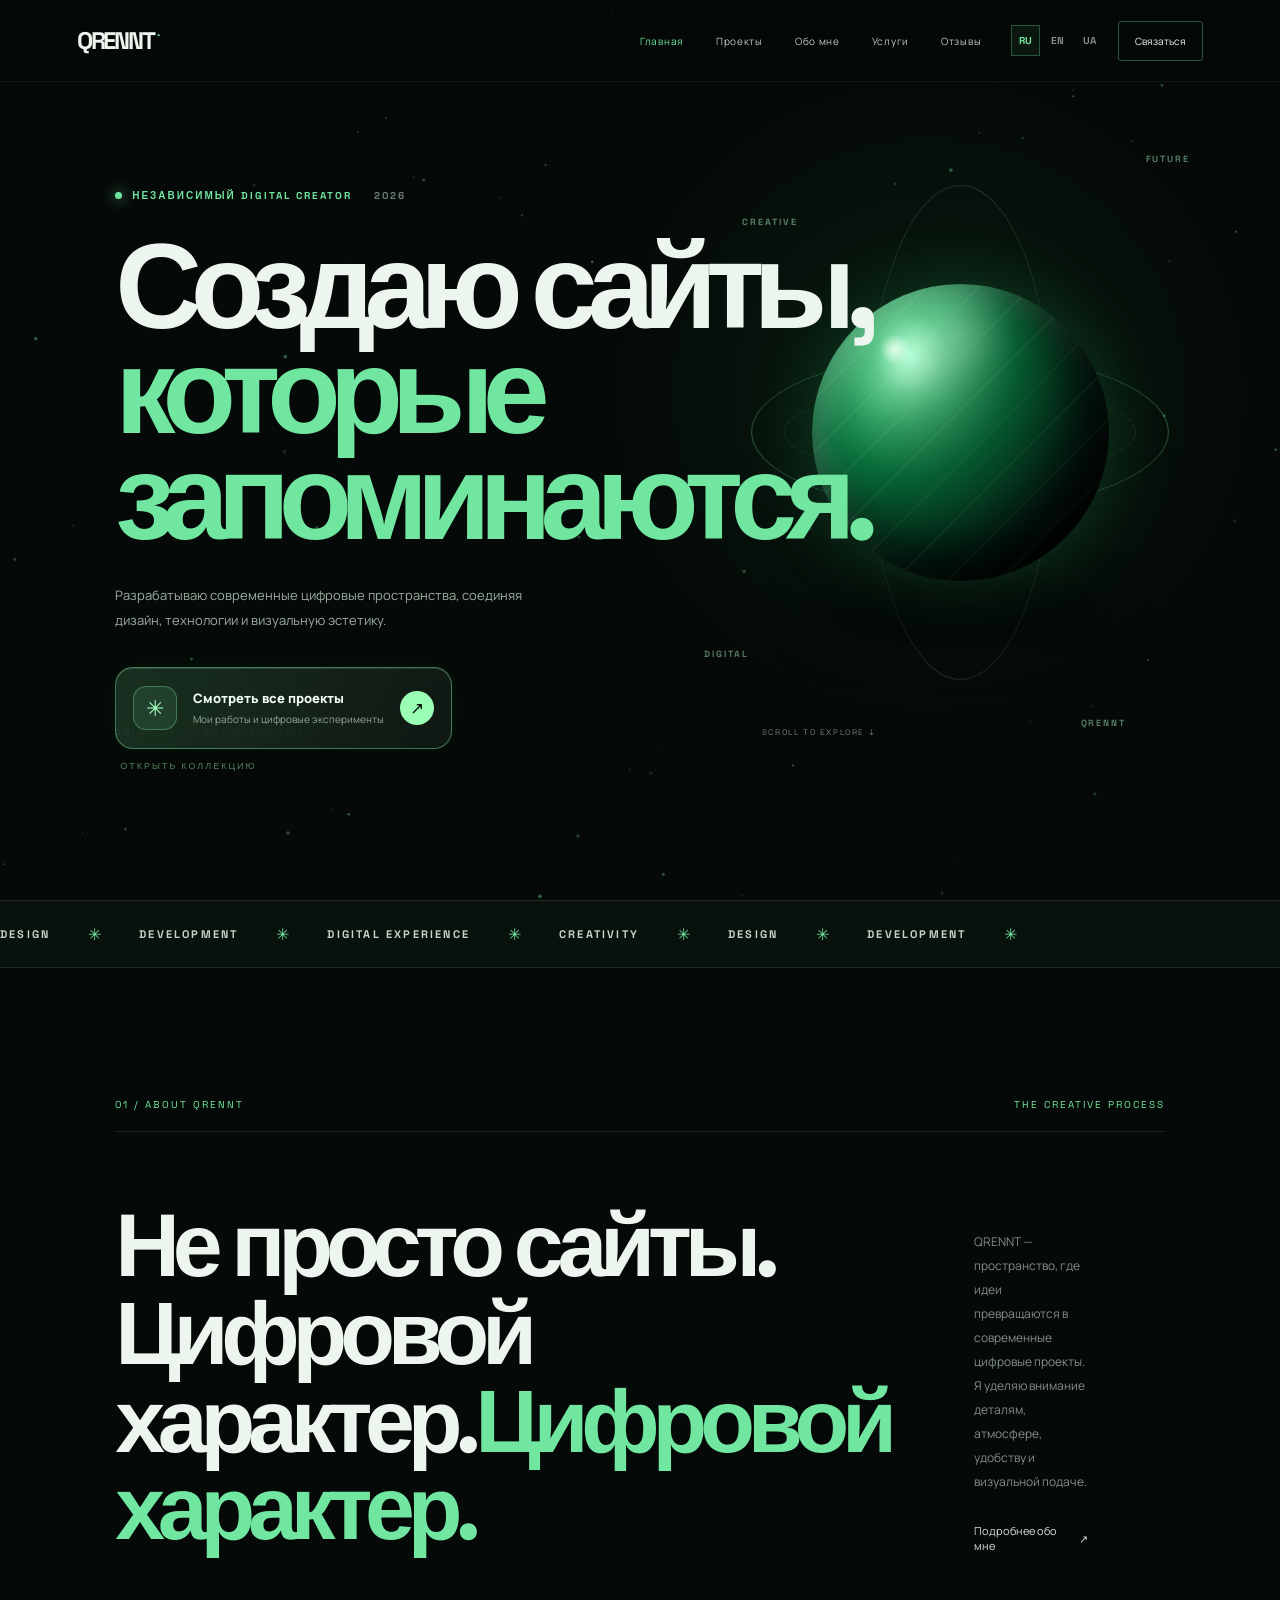
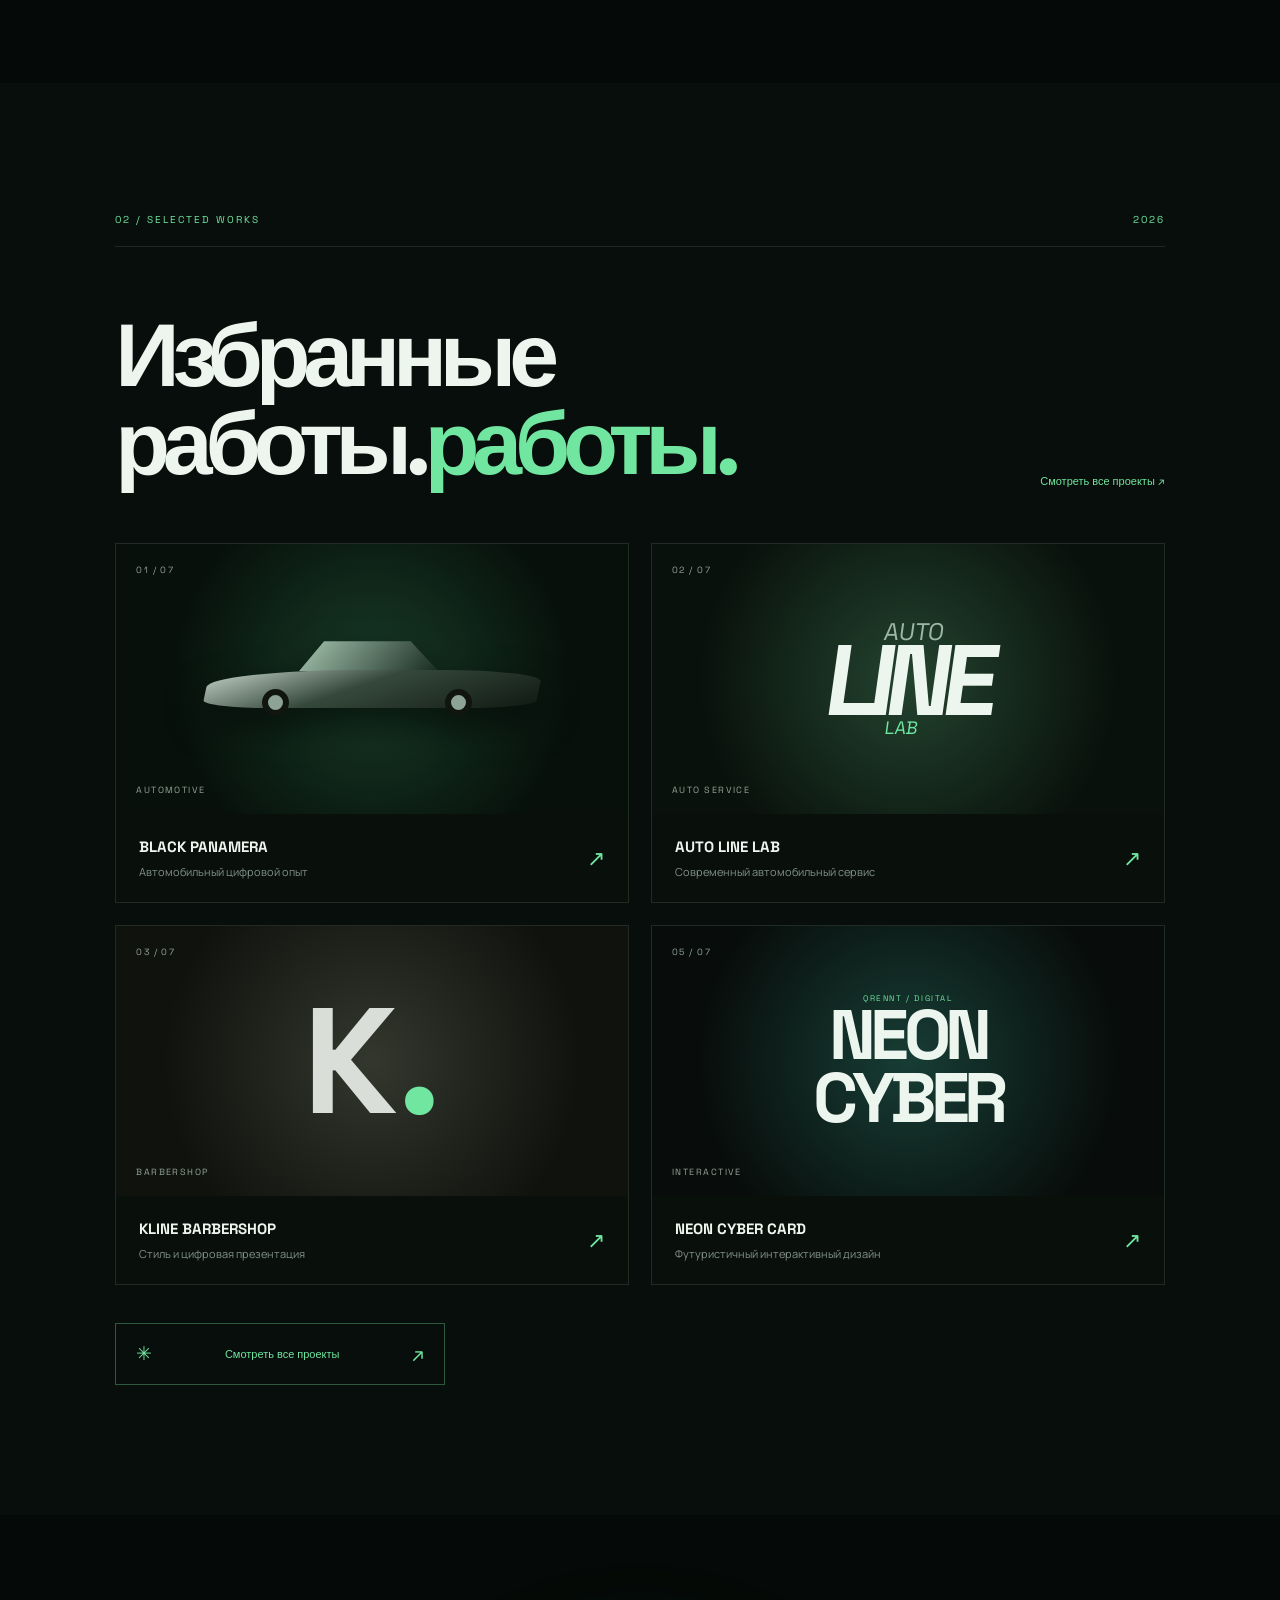
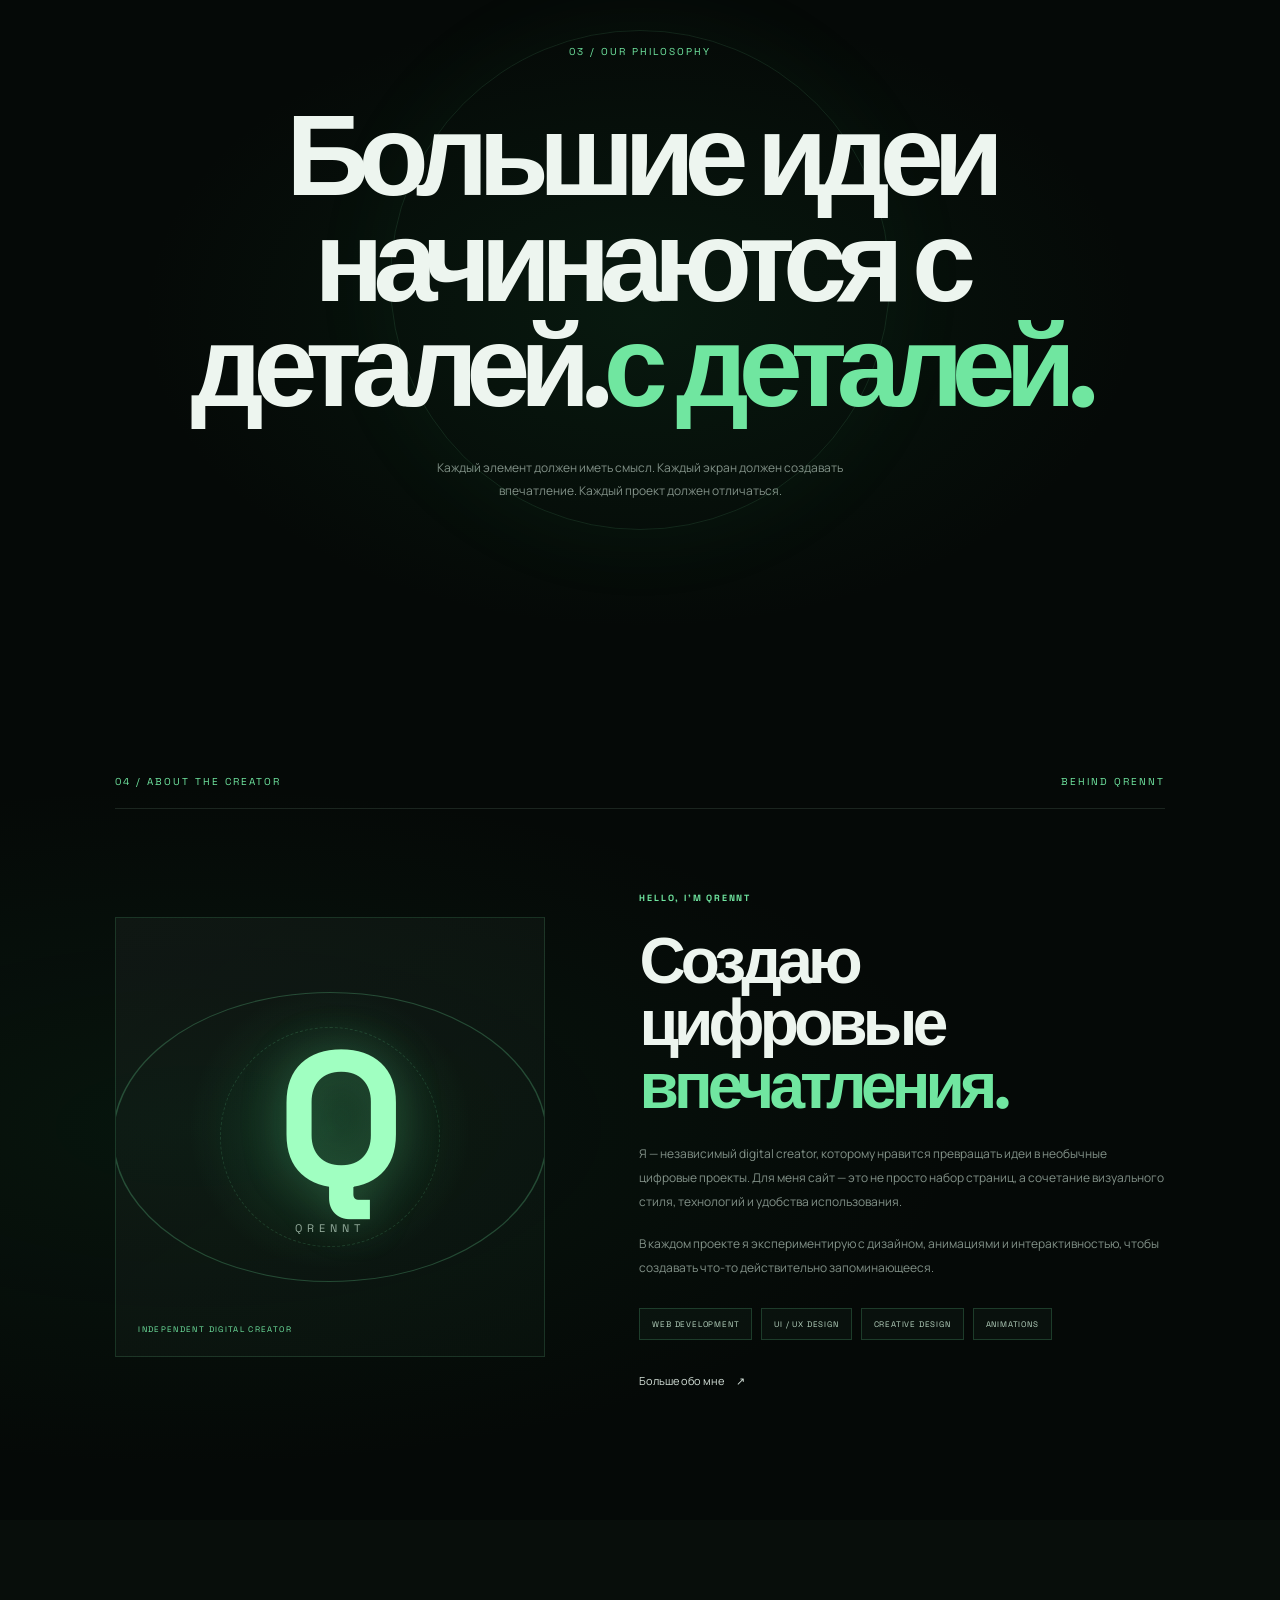
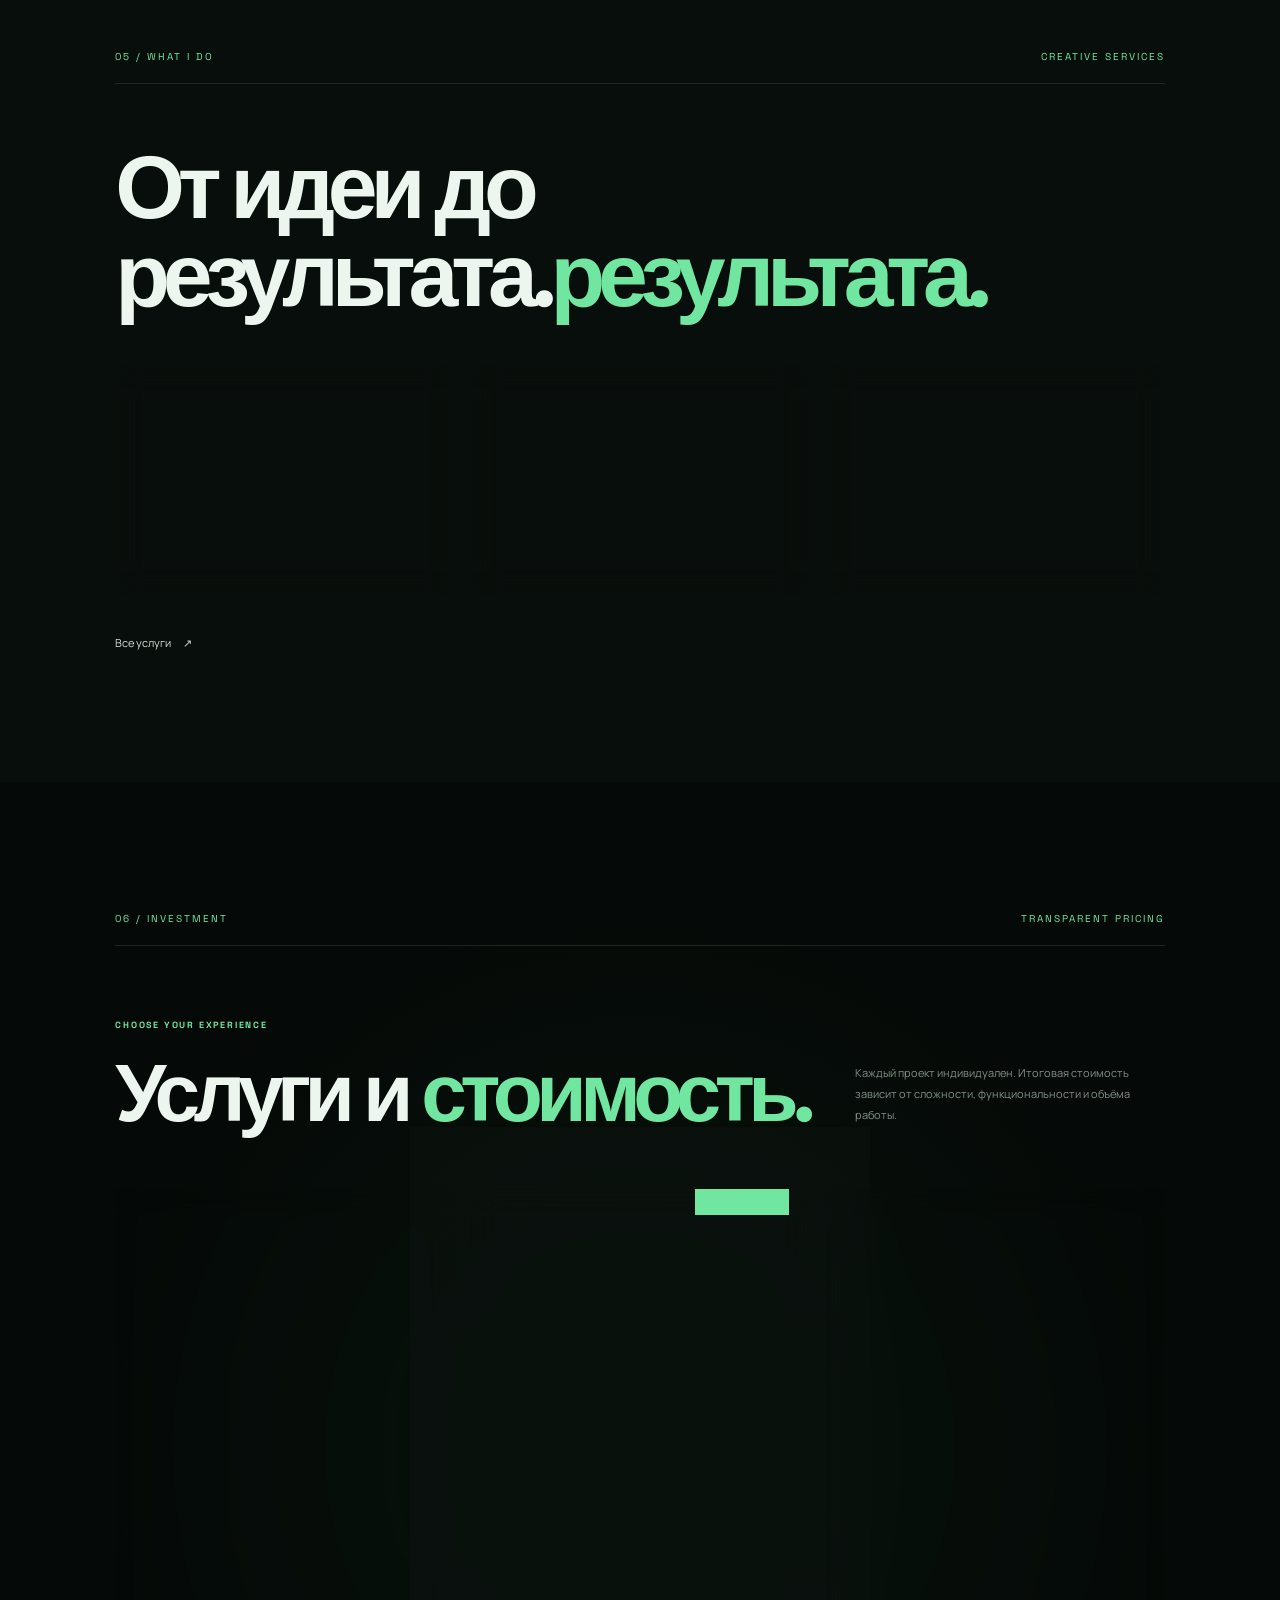
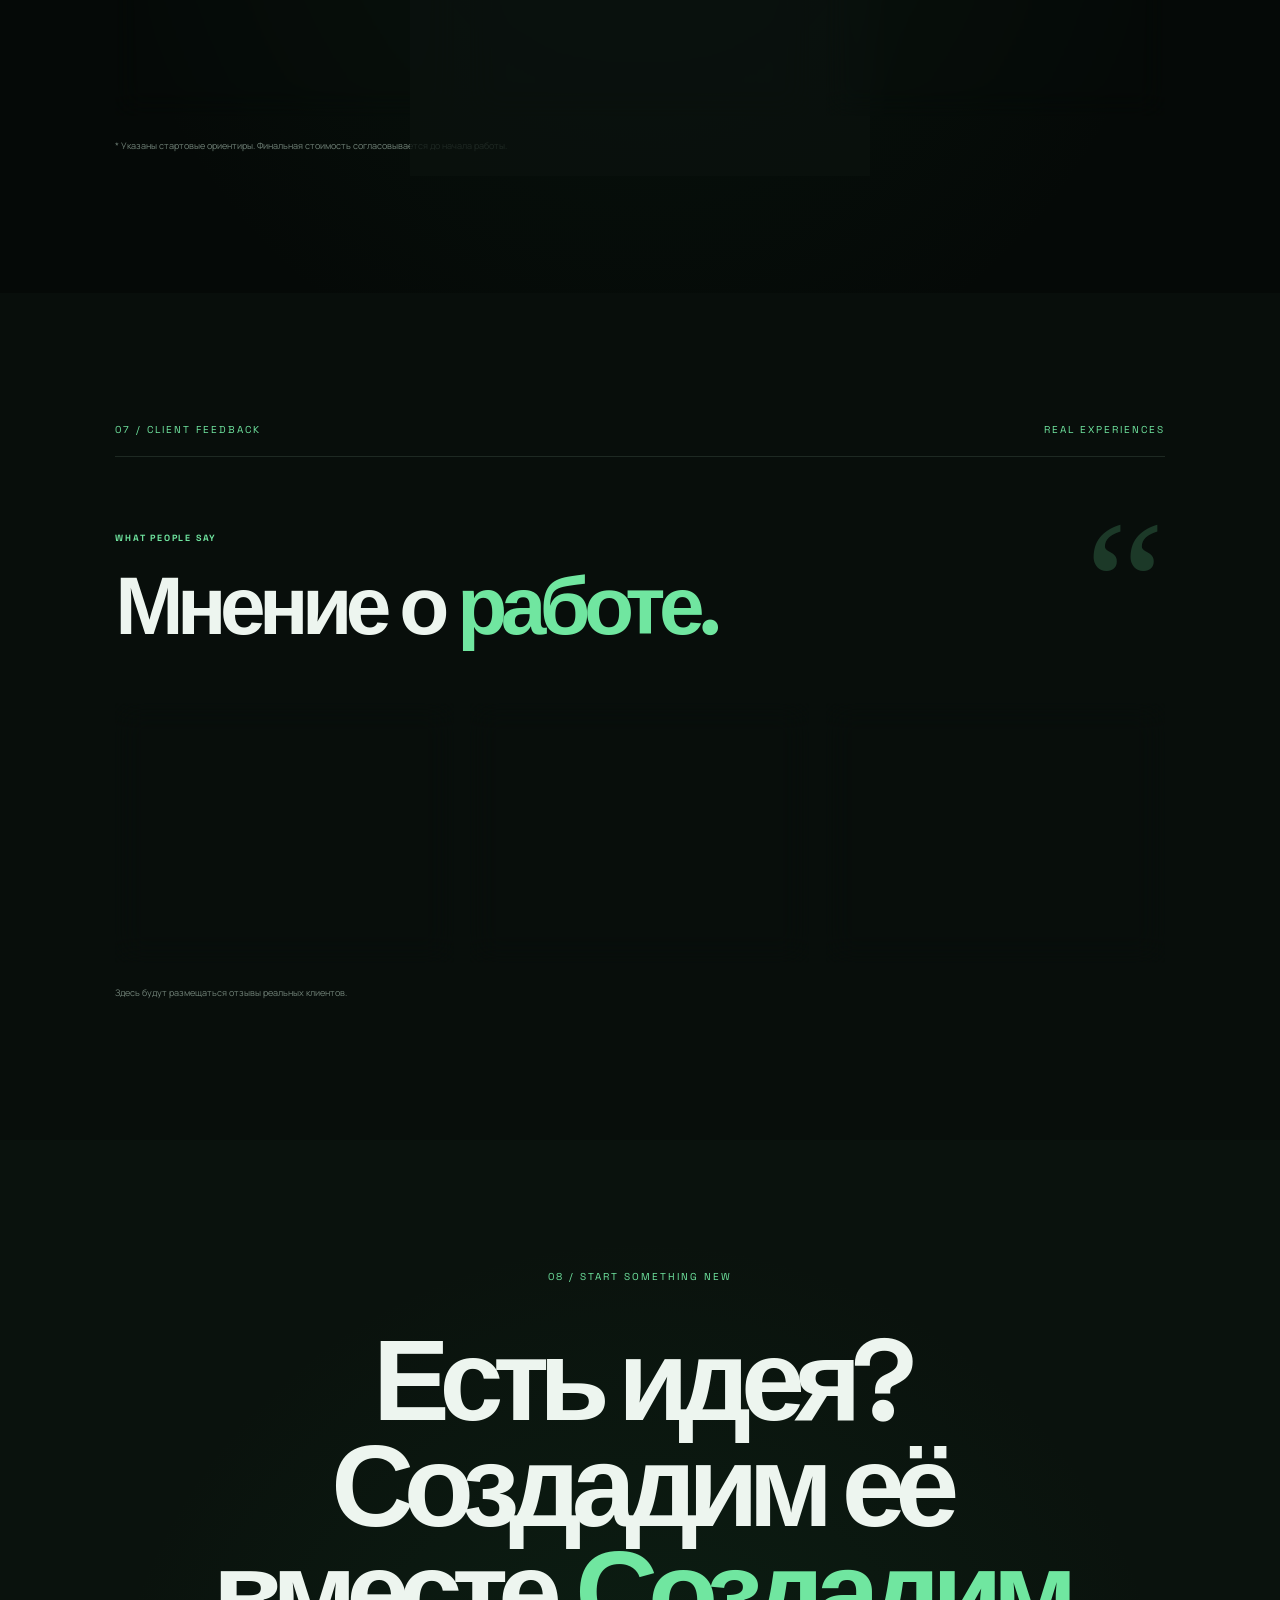
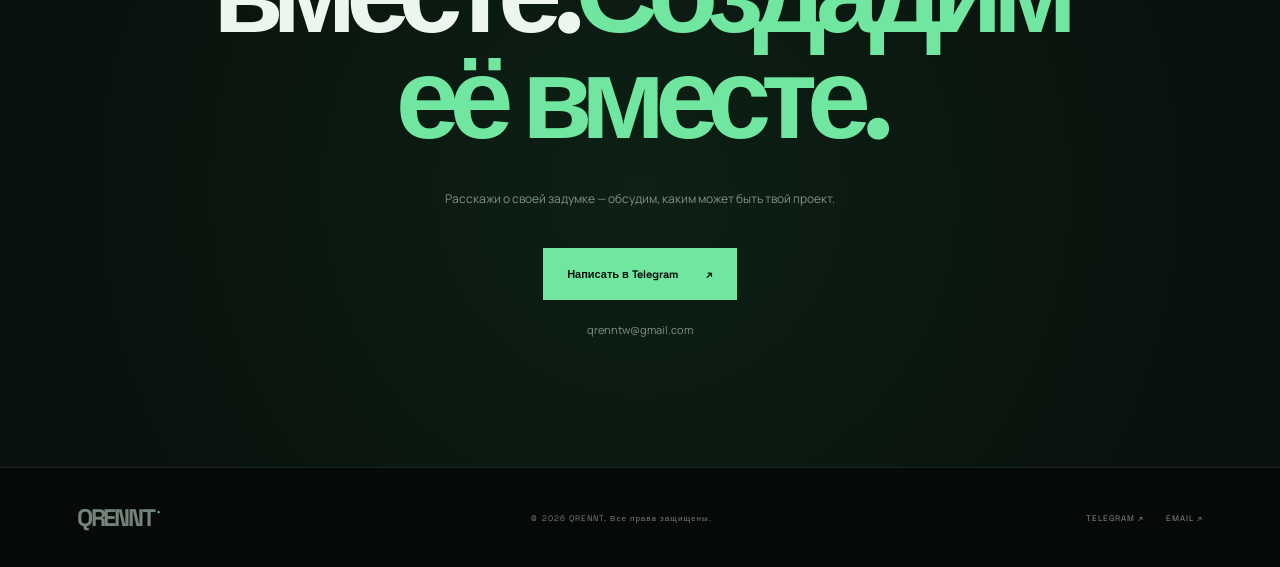
==== commit 80b8b736: "Update index.html" ====
--- a/index.html
+++ b/index.html
@@ -1,6 +1,7 @@
 
 <!DOCTYPE html>
 <html lang="ru">
+  <link rel="stylesheet" href="symbols.css">
 <head>
   <meta charset="UTF-8">
   <meta name="viewport" content="width=device-width, initial-scale=1.0">
--- a/symbols.css
+++ b/symbols.css
@@ -0,0 +1,42 @@
+/* =====================================
+   QRENNT — SYMBOL STYLING
+   ===================================== */
+
+.qrennt-symbol {
+  display: inline-flex;
+  align-items: center;
+  justify-content: center;
+  vertical-align: -0.12em;
+  line-height: 1;
+}
+
+.qrennt-symbol-original {
+  display: inline;
+}
+
+.qrennt-symbol-icon {
+  display: none;
+  width: 1em;
+  height: 1em;
+  align-items: center;
+  justify-content: center;
+  flex-shrink: 0;
+}
+
+.qrennt-symbol-icon svg {
+  display: block;
+  width: 100%;
+  height: 100%;
+}
+
+/* MOBILE */
+
+@media (max-width: 768px) {
+  .qrennt-symbol-original {
+    display: none;
+  }
+
+  .qrennt-symbol-icon {
+    display: inline-flex;
+  }
+}
